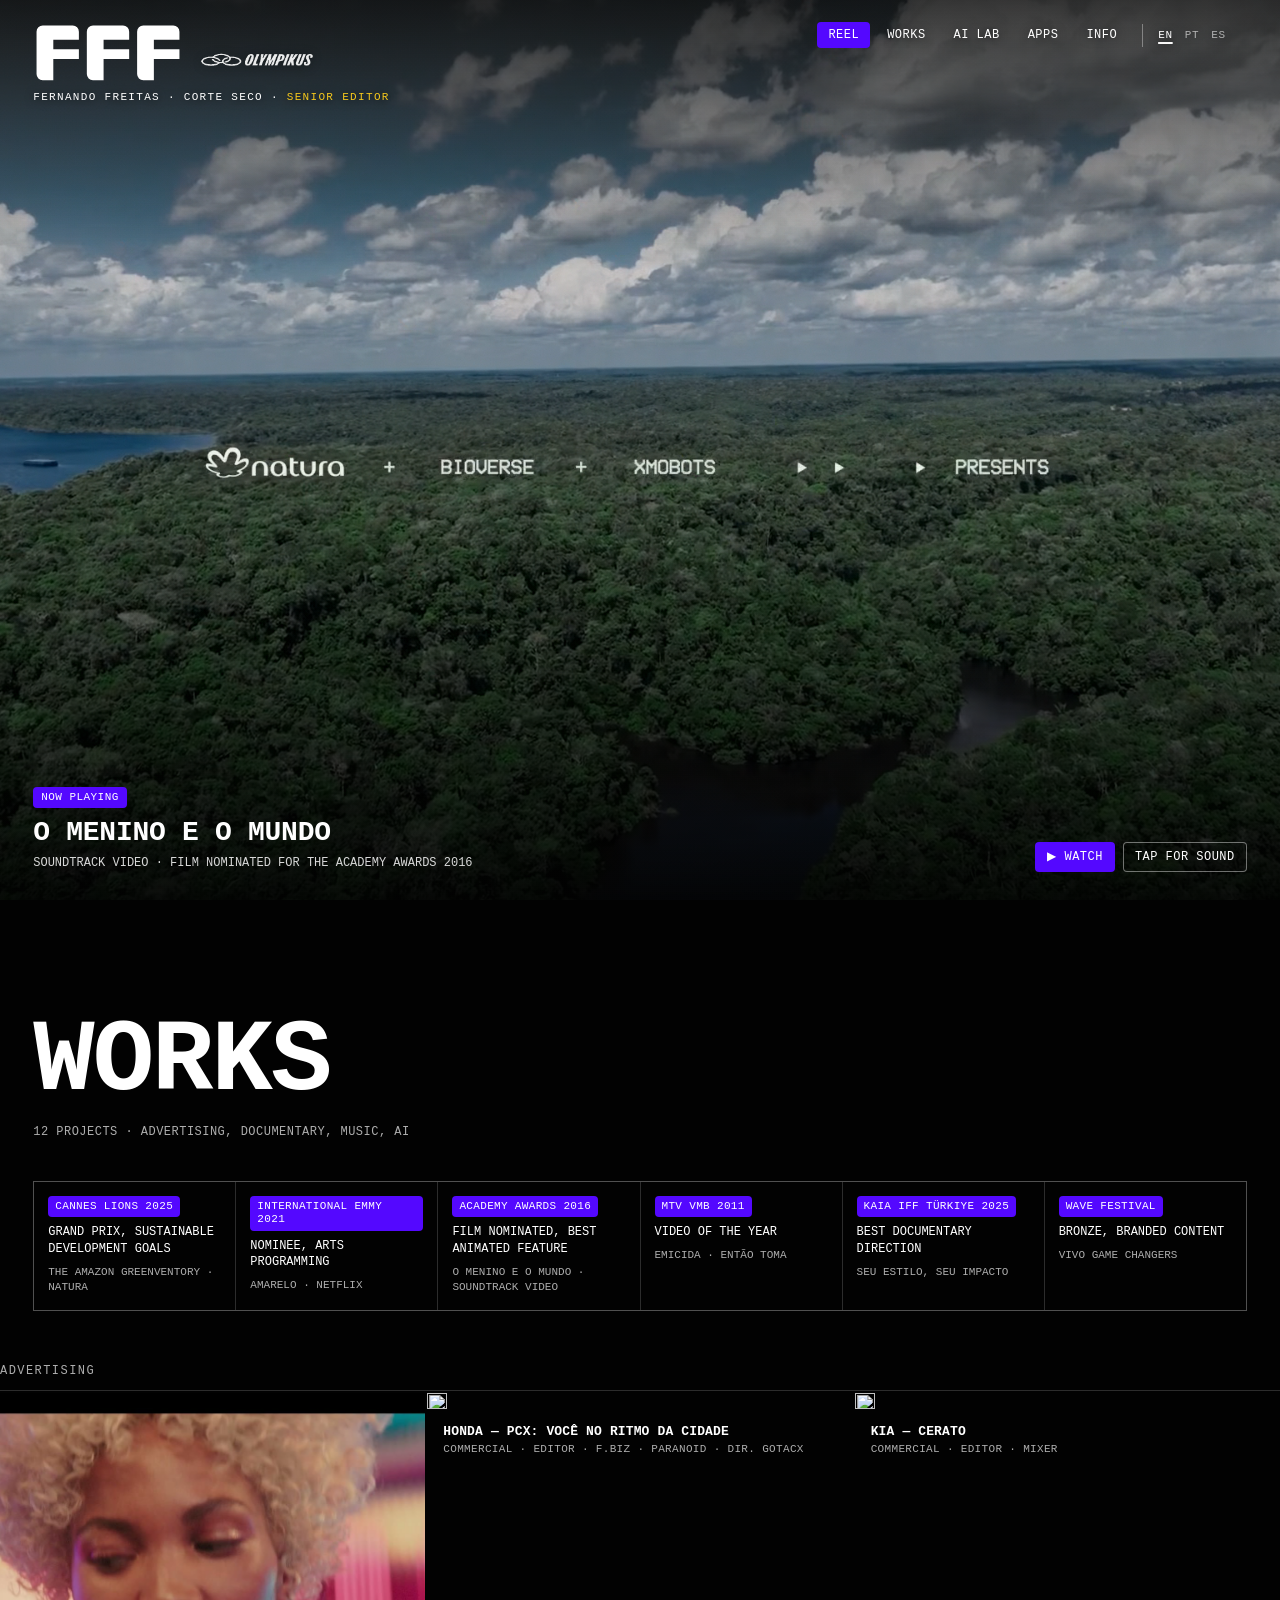
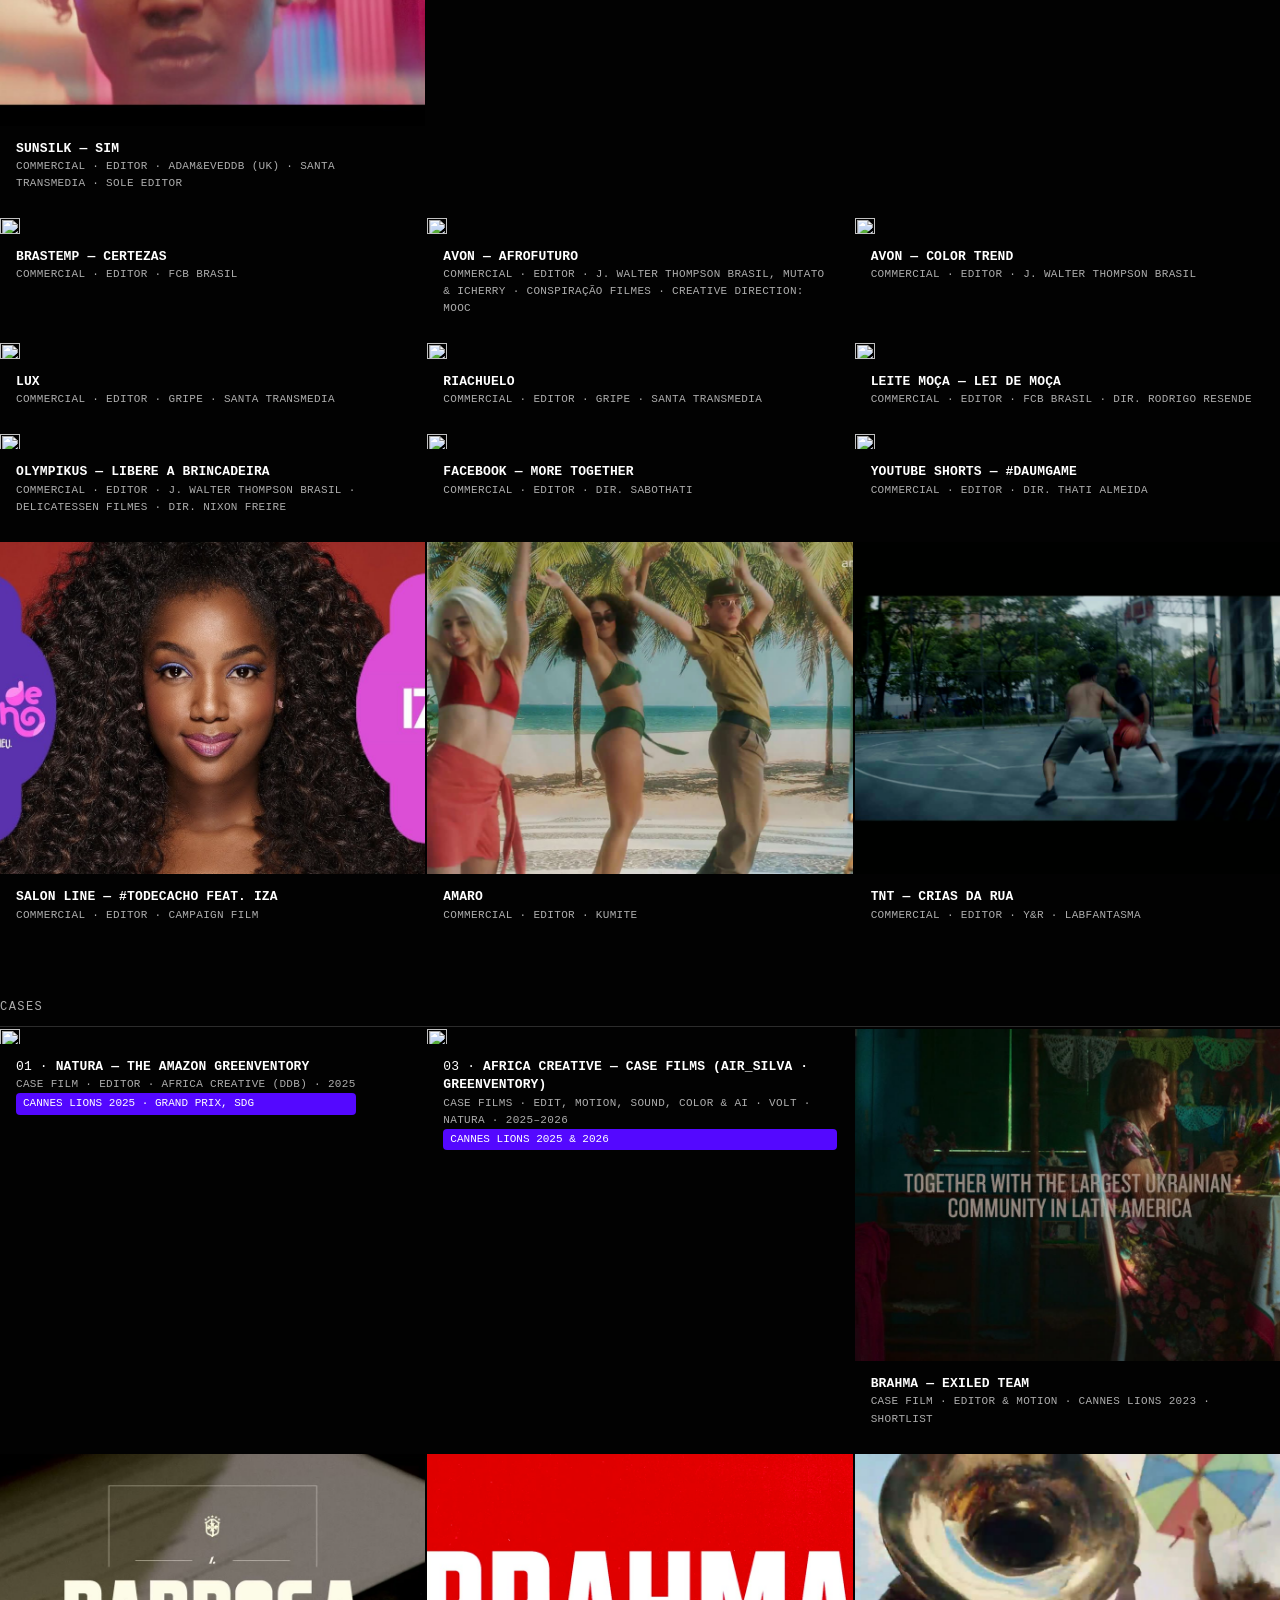
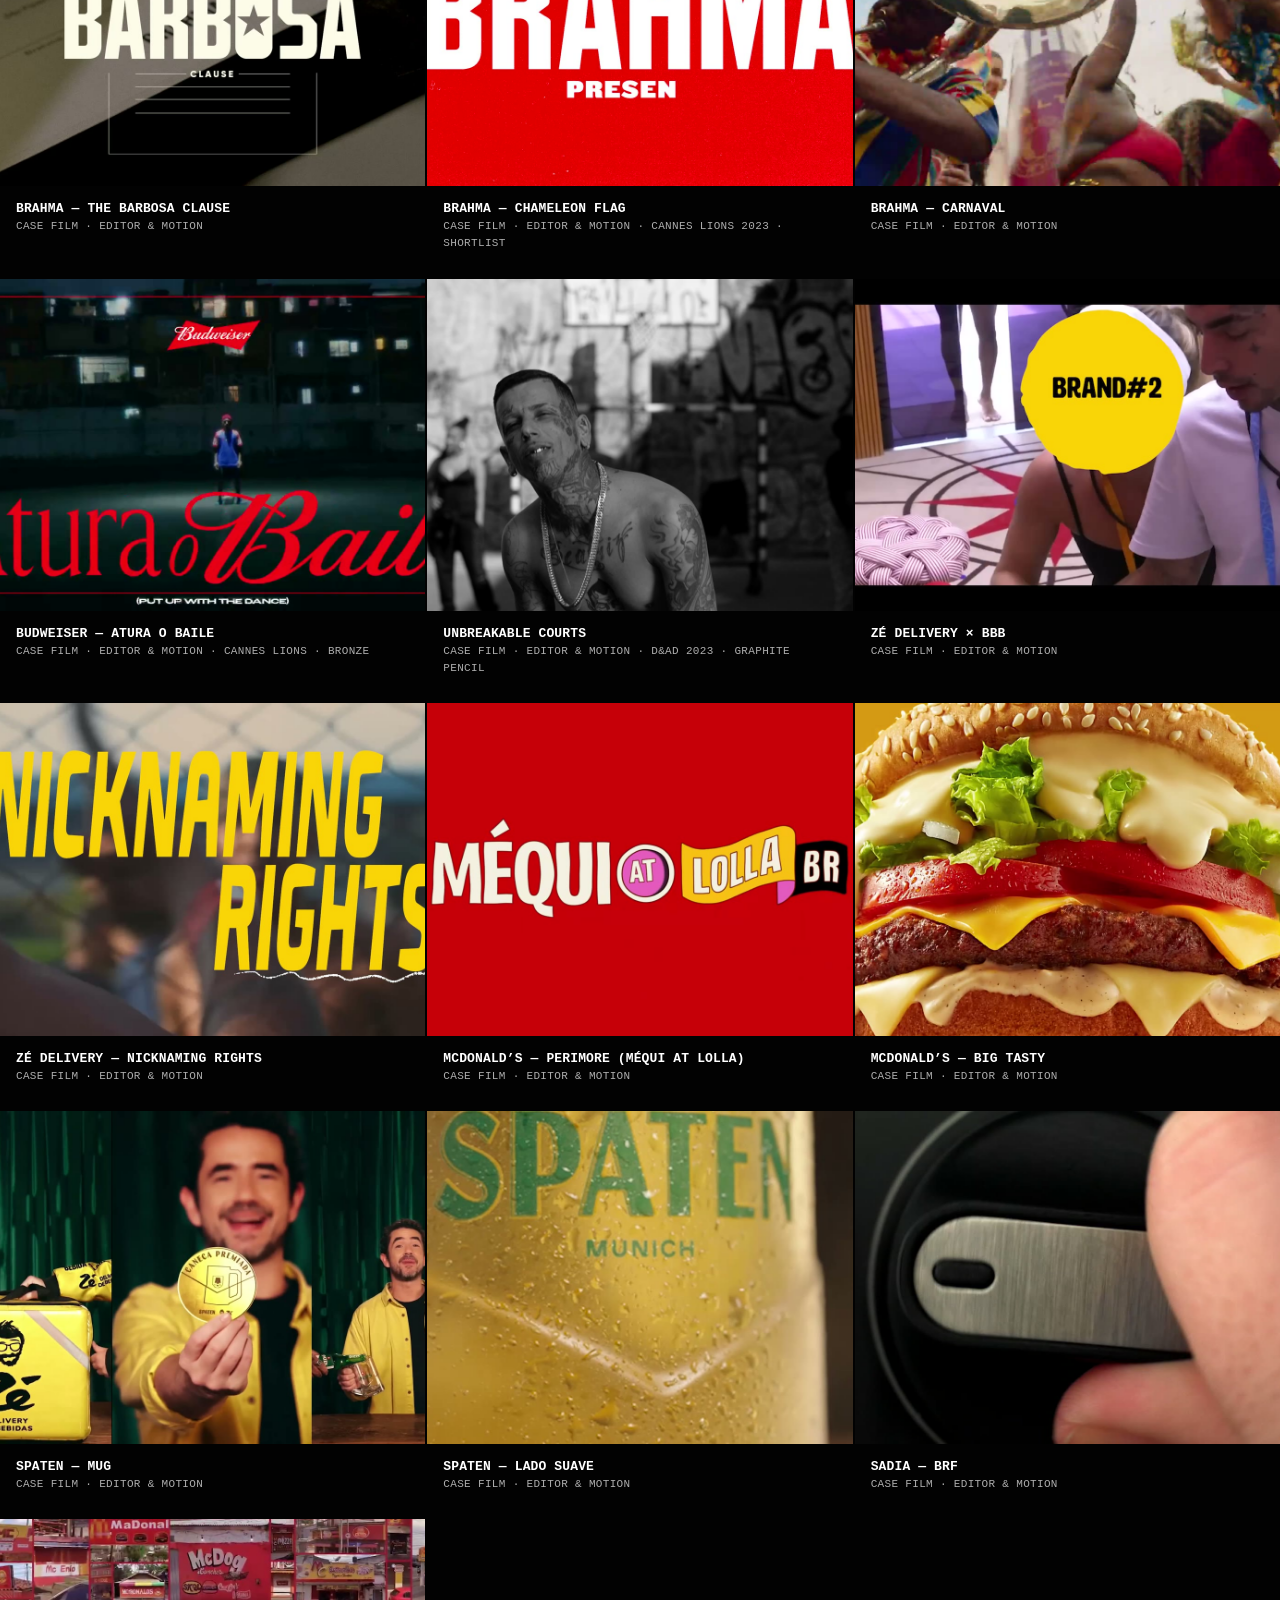
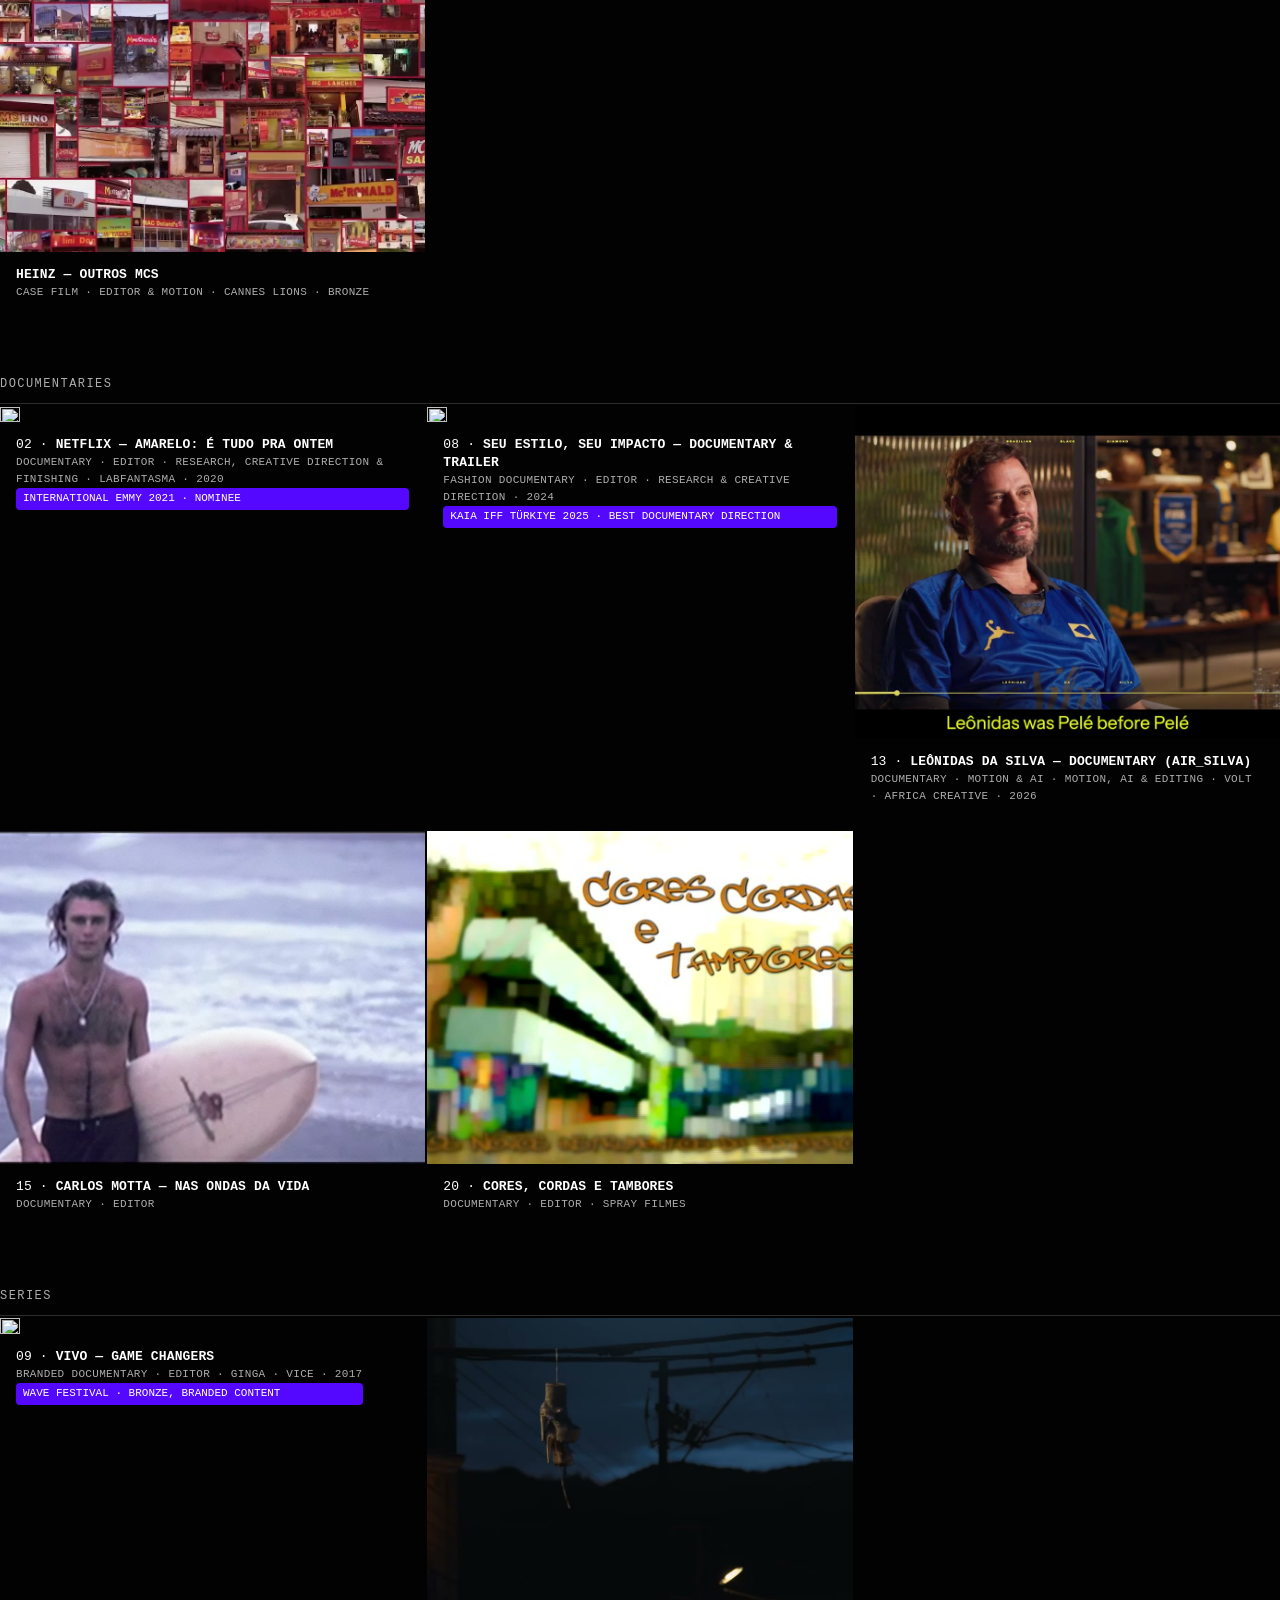
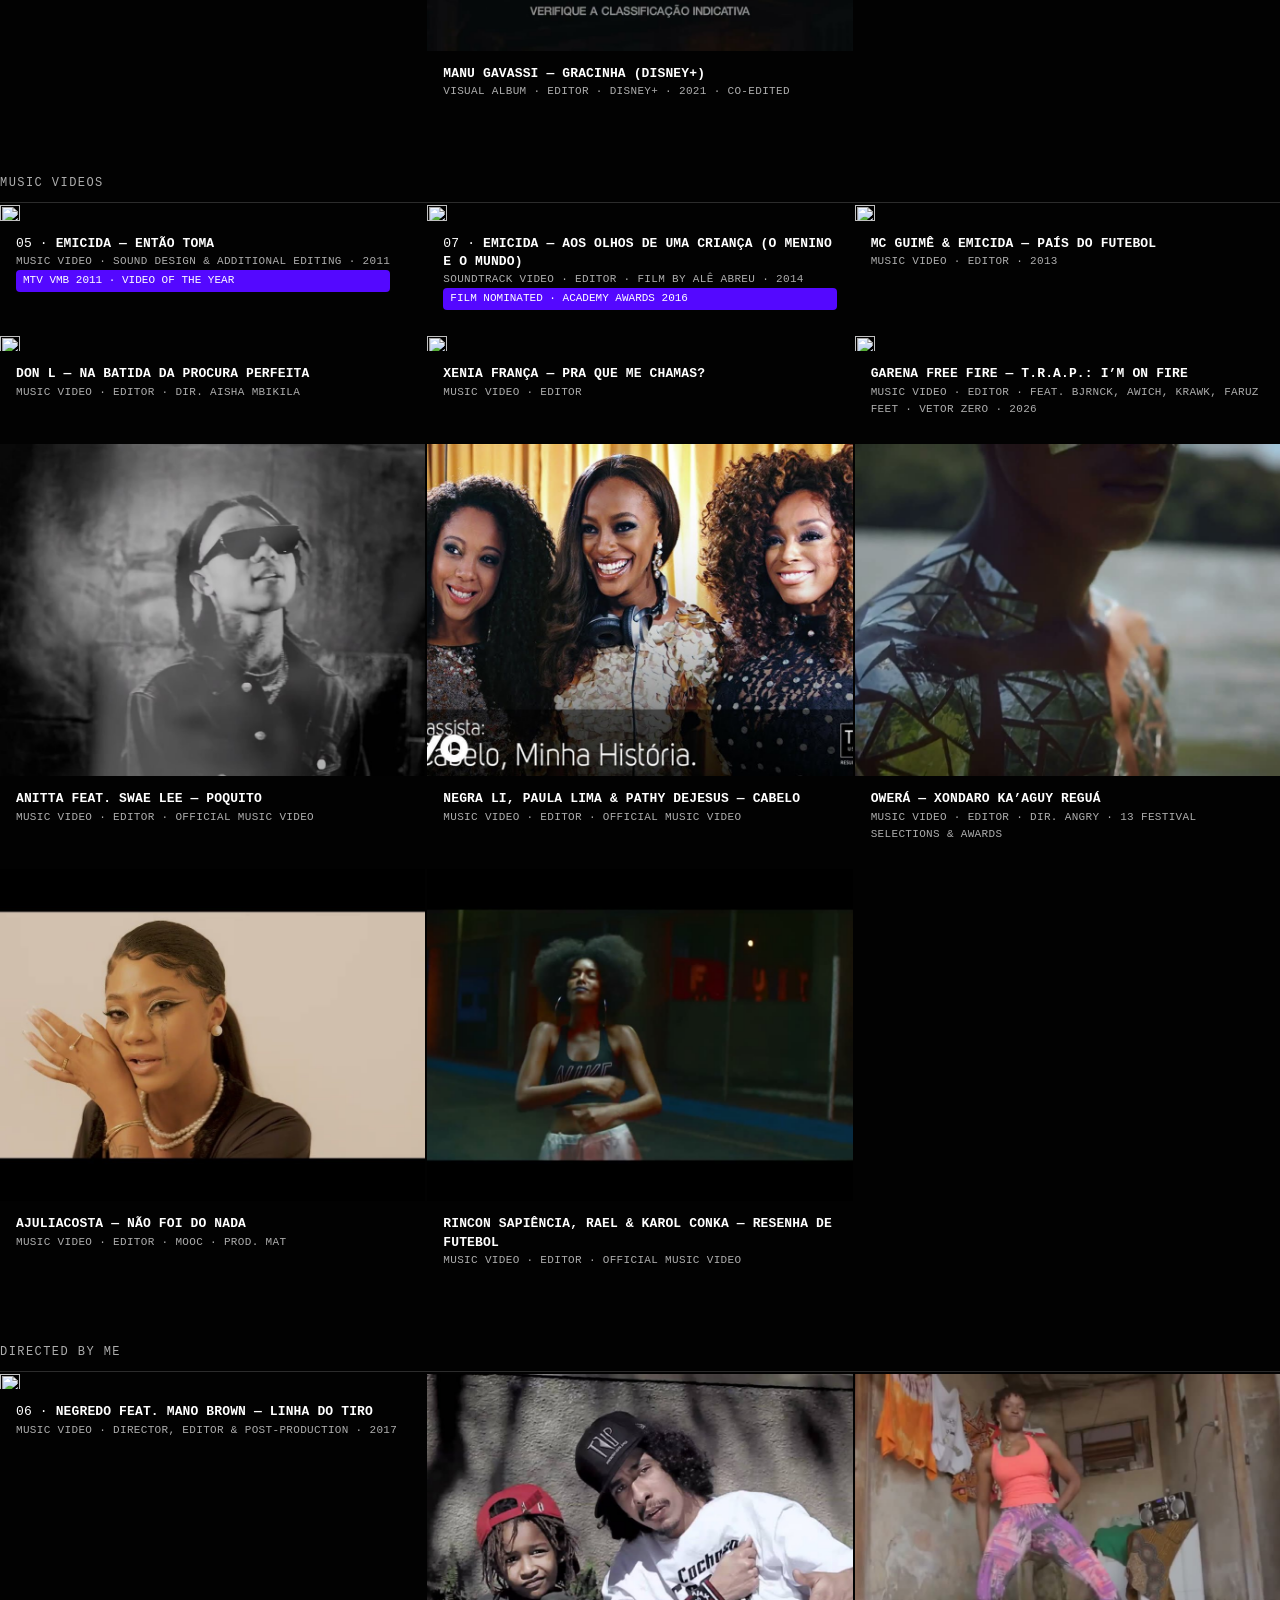
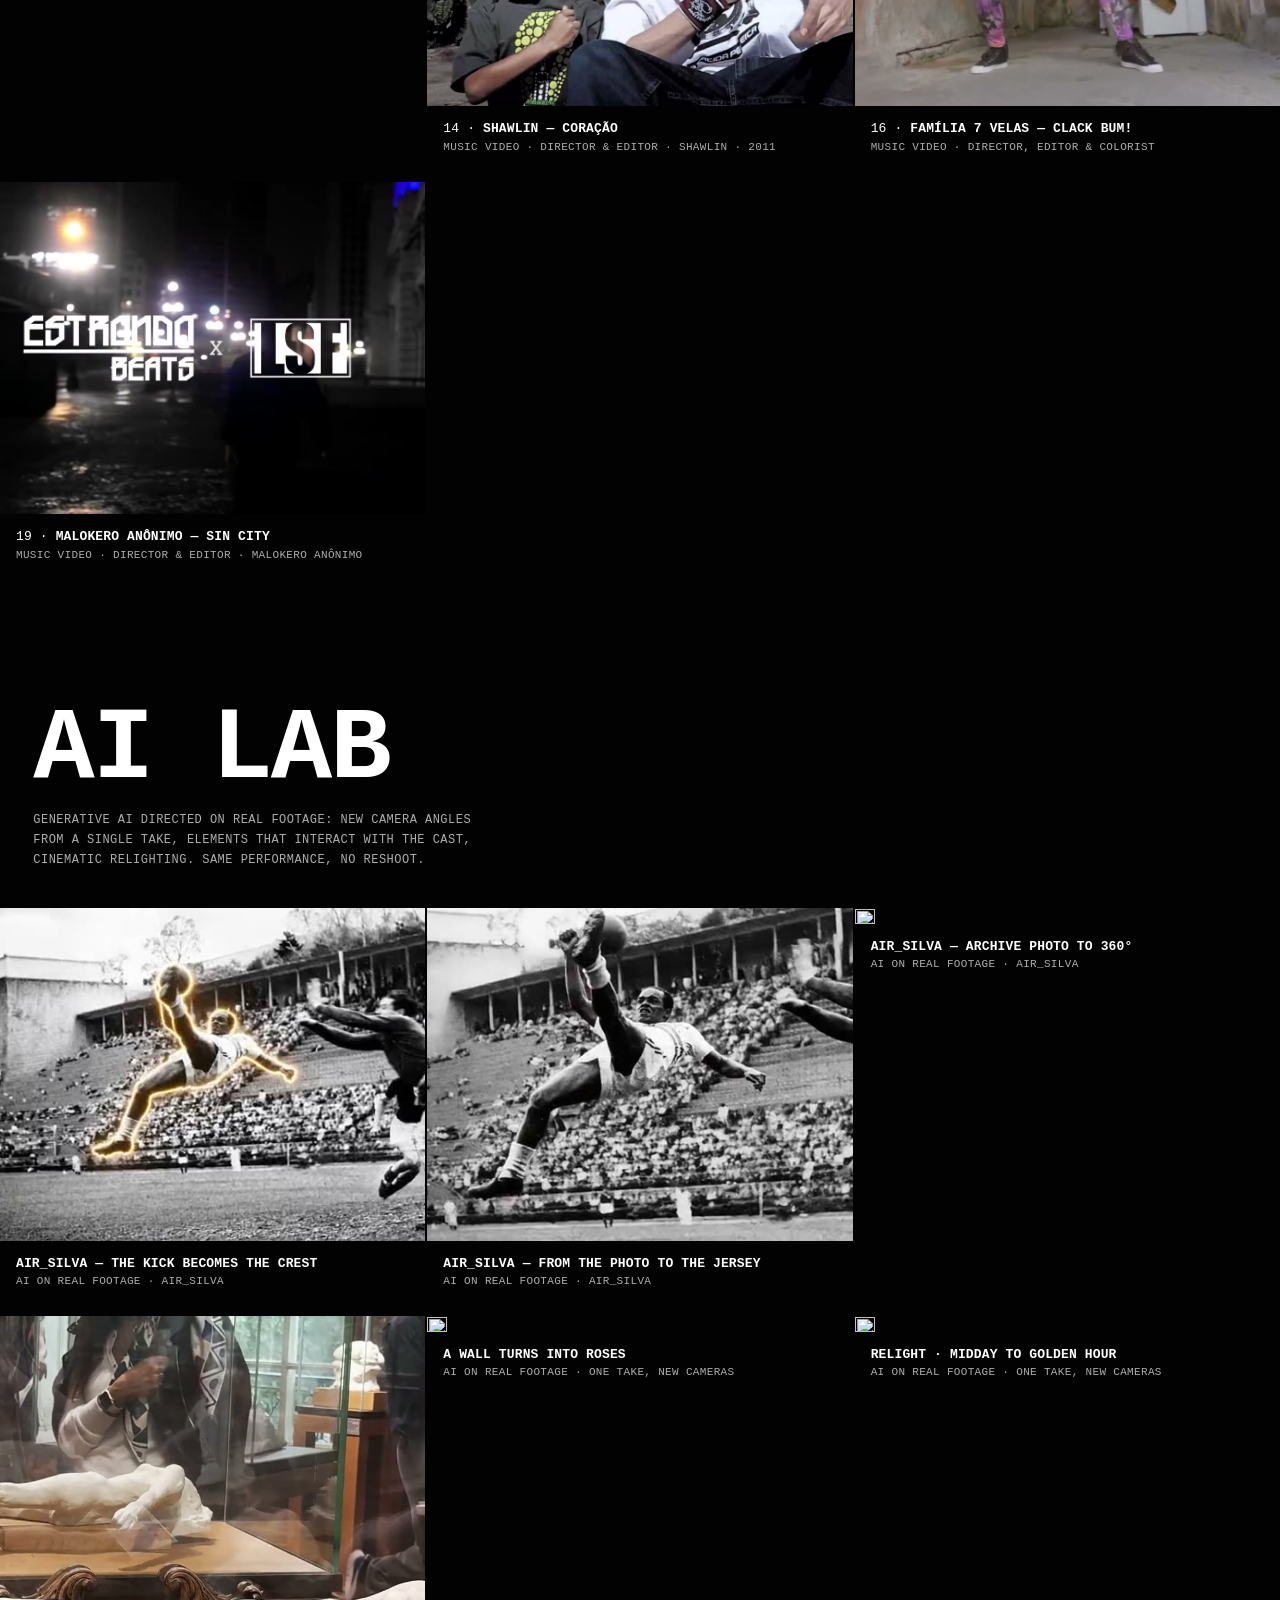
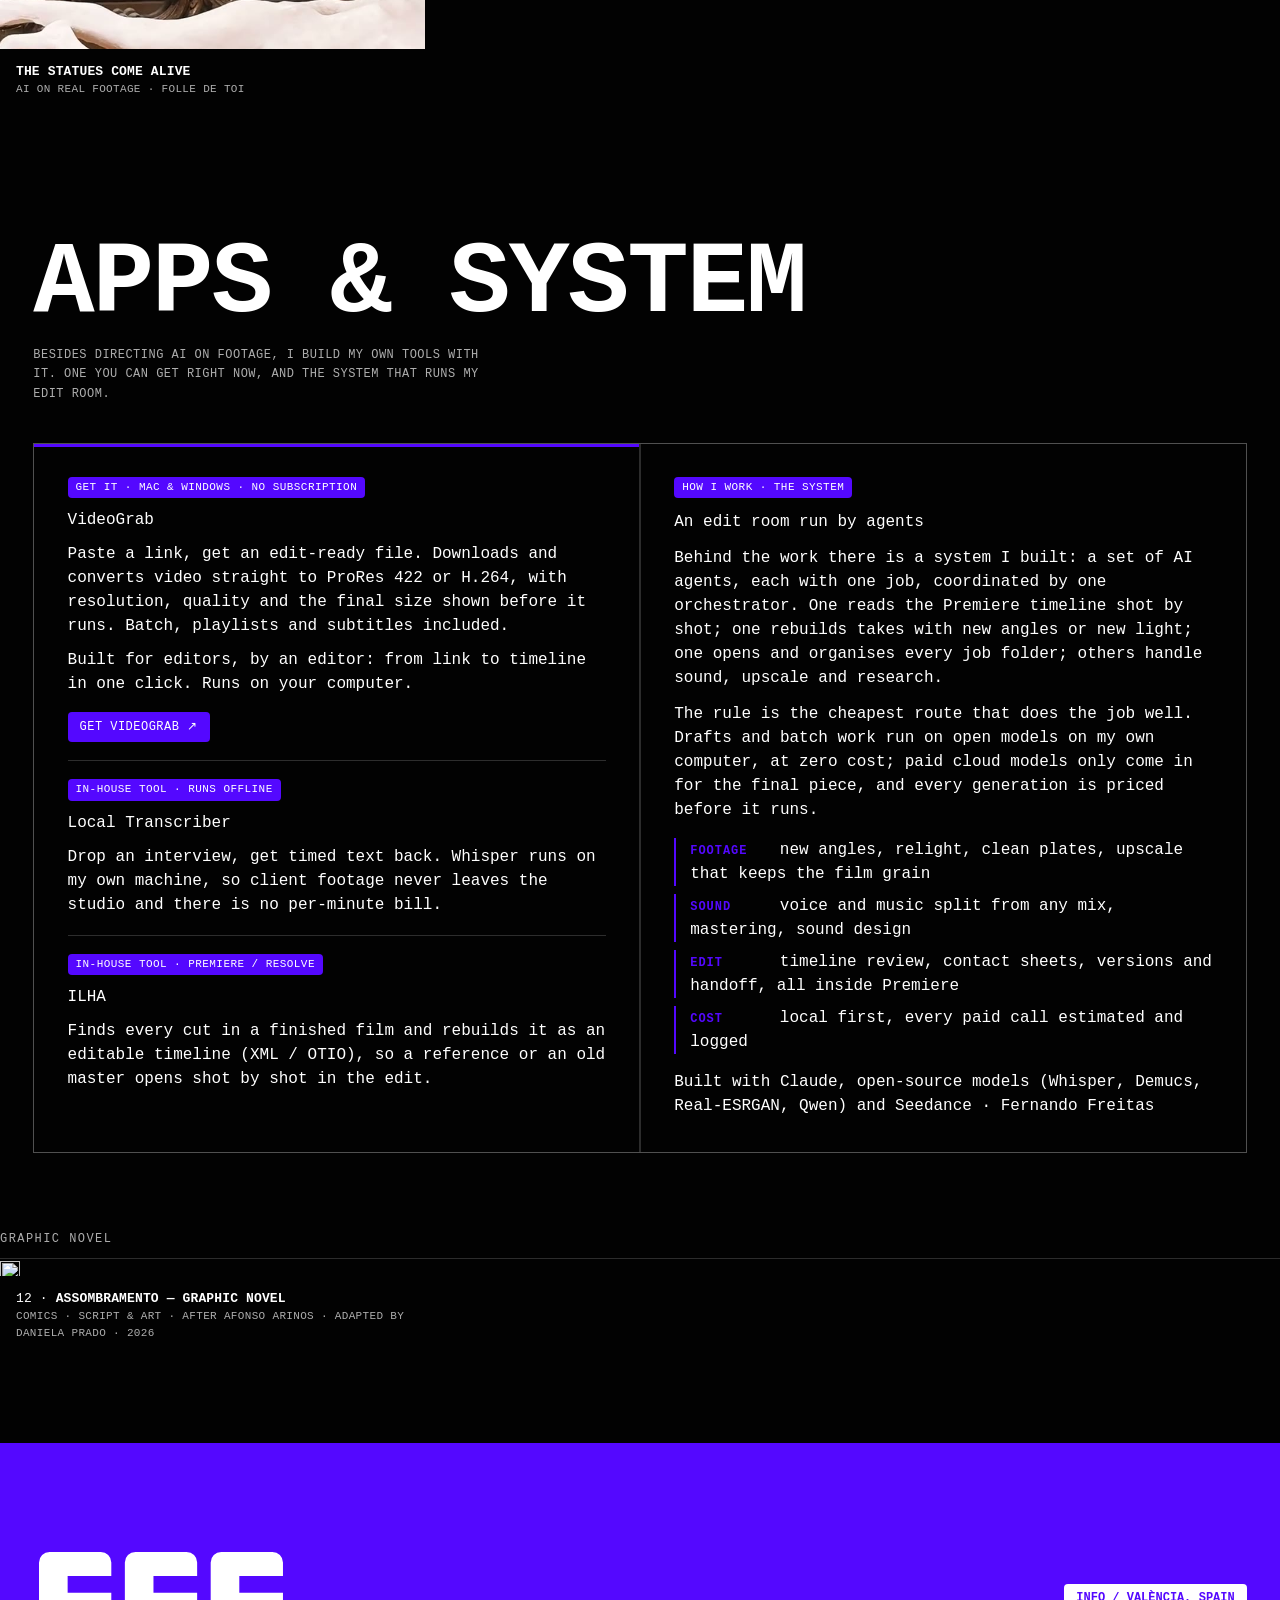
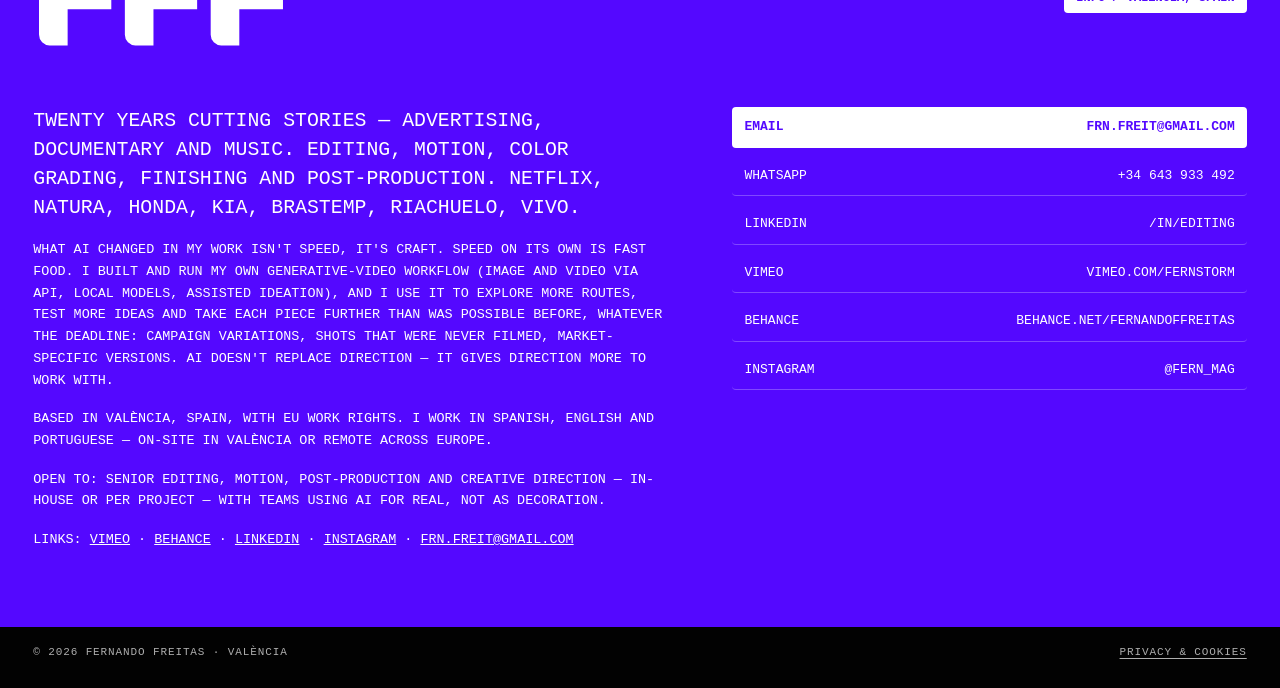
==== index.html @ 18e2edb0 "1121o: prêmios dos cases Co-Authored-By: Claude Fable 5.2 <noreply@anthropic.com>" ====
<!doctype html>
<html lang="en" data-skin="fff">
<head>
<meta charset="utf-8">
<meta name="viewport" content="width=device-width, initial-scale=1, viewport-fit=cover">
<title>Fernando Freitas — Senior Editor &amp; Creative Director</title>
<meta name="description" content="Fernando Freitas, senior editor and creative director based in València. Advertising, documentary and music for Netflix, Natura and Emicida, with an own generative-AI video pipeline.">
<meta name="theme-color" content="#020202">
<link rel="icon" href="data:image/svg+xml,%3Csvg xmlns='http://www.w3.org/2000/svg' viewBox='0 0 64 64'%3E%3Crect width='64' height='64' rx='10' fill='%230C0D10'/%3E%3Cpath d='M20 12h28v10H31v9h13v10H31v11H20z' fill='%23F3EEE4'/%3E%3C/svg%3E">
<script>
/* Pele antes da primeira pintura: ?skin=fff|storm tem prioridade, depois a última escolha. */
(function () {
  try {
    var q = new URLSearchParams(location.search).get('skin');
    var s = q || localStorage.getItem('ff-skin');
    if (s === 'fff' || s === 'storm') document.documentElement.setAttribute('data-skin', s);
  } catch (e) {}
})();
</script>
<link rel="canonical" href="https://fernfreitas.github.io/">
<meta property="og:type" content="website">
<meta property="og:site_name" content="Fernando Freitas">
<meta property="og:title" content="Fernando Freitas — Senior Editor &amp; Creative Director">
<meta property="og:description" content="Senior editor and creative director based in València. Advertising, documentary and music for Netflix, Natura and Emicida, with an own generative-AI video pipeline.">
<meta property="og:url" content="https://fernfreitas.github.io/">
<meta property="og:image" content="https://fernfreitas.github.io/assets/og/og_fernando_freitas.jpg">
<meta property="og:image:width" content="1200">
<meta property="og:image:height" content="630">
<meta property="og:image:alt" content="Fernando Freitas — Senior film editor, creative director, AI director">
<meta name="twitter:card" content="summary_large_image">
<script>
/* Abertura com a marca animada: só quando se entra pela página inicial (sem link direto para um projeto)
   e sem "reduzir movimento" ligado. Sem JavaScript, nada aparece. Nada é guardado no navegador. */
(function () {
  try {
    if (location.hash || window.matchMedia('(prefers-reduced-motion: reduce)').matches) return;
    document.documentElement.classList.add('intro-on');
  } catch (e) {}
})();
</script>
<!-- Fontes pelo Bunny Fonts (UE, sem registro de visitante) no lugar do Google Fonts -->
<link rel="preconnect" href="https://fonts.bunny.net">
<link rel="stylesheet" href="https://fonts.bunny.net/css?family=big-shoulders-display:700,800|hanken-grotesk:400,500,600|space-mono:400,700&display=swap">
<link rel="stylesheet" href="css/site.css?v=1121o">
</head>
<body>
<div class="intro" id="intro" aria-hidden="true">
  <video class="intro-v" id="introV" playsinline preload="auto"></video>
  <p class="intro-hint" id="introHint">Click anywhere · sound on ♪</p>
</div>
<script>
/* Abertura (19/11): a assinatura pintada em macro, com som de pincel, termina num glitch que corta para o site.
   Se o navegador barrar o som, segue muda (sem botão); o primeiro clique, toque ou tecla liga o som do site.
   Clique, tecla, rolagem ou toque pulam. Rede lenta: desiste e mostra o site. */
(function () {
  var root = document.documentElement;
  if (!root.classList.contains('intro-on')) return;
  var box = document.getElementById('intro'), v = document.getElementById('introV');
  var CUT = 1.667;                                   // fim do glitch no vídeo (assets/intro/marca.json)
  var tall = window.innerHeight > window.innerWidth;
  var base = 'assets/intro/marca_' + (tall ? '9x16' : '16x9');
  var done = false, started = false, waiting = false, timers = [];
  var EVTS = ['pointerdown', 'keydown', 'wheel', 'touchstart'];
  function later(fn, ms) { timers.push(setTimeout(fn, ms)); }
  function bye() { try { v.pause(); v.removeAttribute('src'); v.load(); box.parentNode.removeChild(box); } catch (e) {} }
  function finish(cut) {
    if (done) return;
    done = true;
    timers.forEach(clearTimeout);
    EVTS.forEach(function (t) { window.removeEventListener(t, skip, true); });
    box.classList.add(cut === true ? 'is-cut' : 'is-out');
    window.ffIntroDone = true;
    try { document.dispatchEvent(new CustomEvent('ff:intro-done')); } catch (e) {}
    if (cut === true) {                                   // corte seco do glitch: a cauda do som termina sozinha
      root.classList.remove('intro-on');
      v.addEventListener('ended', bye); later(bye, 1500);
    } else {
      v.muted = true;
      setTimeout(function () { root.classList.remove('intro-on'); bye(); }, 700);
    }
  }
  /* Som barrado (navegador só deixa som depois de um gesto). 20/11 ("não tá funcionando o logo de abertura": a tela ficava
     preta esperando): a assinatura se pinta MUDA na hora e para no FFF pronto, antes do glitch, com "Click anywhere · sound on".
     O clique (ou tecla) toca a assinatura de novo, do começo, COM som, e o site segue com som. Rolar a página pula. */
  var HOLD = 1.25;                                    // F completo; o glitch começa em 1,367 s (assets/intro/marca.json)
  function skip(ev) {
    if (waiting && ev && /^(pointerdown|touchstart|keydown)$/.test(ev.type)) return;   // quem solta é o clique (soltar)
    finish(false);
  }
  function tocar(comSom) {
    waiting = false; box.classList.remove('is-waiting');
    v.muted = !comSom;
    try { v.currentTime = 0; } catch (e) {}
    var q = v.play();
    if (q && q.catch) q.catch(function () { if (done) return; v.muted = true; var r = v.play(); if (r && r.catch) r.catch(skip); });
    later(function () { if (!done) finish(true); }, 4000);   // reserva: a assinatura dura 2 s
  }
  function soltar() { if (waiting && !done) { tocar(true); if (window.ffSoundGesture) window.ffSoundGesture(); } }
  function chegou() {                                  // fim da assinatura: corta para o site, ou segura no FFF esperando o clique
    if (done) return true;
    if (waiting) { if (v.currentTime >= HOLD - .08) { if (!v.paused) { v.pause(); try { v.currentTime = HOLD; } catch (e) {} } return true; } return false; }
    if (v.currentTime >= CUT) { finish(true); return true; }
    return false;
  }
  function tick() { if (done) return; if (!chegou() || waiting) requestAnimationFrame(tick); }
  EVTS.forEach(function (t) { window.addEventListener(t, skip, { capture: true, passive: true }); });
  window.addEventListener('click', soltar, true);
  window.addEventListener('keydown', soltar, true);
  v.addEventListener('playing', function () { if (!started) { started = true; requestAnimationFrame(tick); if (!waiting) later(function () { if (!waiting) finish(true); }, 4000); } });
  v.addEventListener('timeupdate', chegou);            // reserva, se a aba não desenha quadros
  v.addEventListener('ended', function () { if (!waiting) finish(true); });
  v.addEventListener('error', function () { finish(false); });
  v.poster = base + '_start.jpg';
  v.src = base + '.mp4';
  v.muted = false;                                       // tenta com som
  var p = v.play();
  if (p && p.catch) p.catch(function () {
    if (done) return;
    waiting = true;                                      // barrado: pinta muda e segura no FFF até o clique
    try { if (window.matchMedia('(pointer: coarse)').matches) document.getElementById('introHint').textContent = 'Tap anywhere · sound on ♪'; } catch (e) {}
    box.classList.add('is-waiting');
    v.muted = true;
    var r = v.play(); if (r && r.catch) r.catch(function () { /* nem muda: fica o pôster, o clique ainda solta */ });
  });
  later(function () { if (!started && !waiting) skip(); }, 3000);
  later(function () { if (!started && !waiting) skip(); }, 9000);    // rede lenta: desiste e mostra o site
})();
</script>
<a class="skip" href="#works">Skip to works</a>

<header class="top" id="top">
  <a class="brand" href="#reel" aria-label="Fernando Freitas, back to the reel">
    <!-- Pele A: logo FFF em bloco -->
    <span class="brand-fff">
      <svg class="fff-logo" viewBox="0 0 340 140" aria-hidden="true" focusable="false"><use href="#fff-mark"/></svg>
      <span class="brand-sub">Fernando Freitas · Corte Seco · <span class="brand-skill">AI Director</span></span>
    </span>
    <!-- Pele B: assinatura Tempestade (mesmas proporções do banner do LinkedIn) -->
    <span class="brand-storm">
      <span class="lockup" aria-hidden="true">
        <svg class="lockup-name" viewBox="0 0 945 128" focusable="false"><text x="0" y="126" textLength="945" lengthAdjust="spacing">FERNANDO FREITAS</text></svg>
        <svg class="lockup-sig" viewBox="0 0 945 30" focusable="false"><text x="1" y="27" textLength="943" lengthAdjust="spacing">SENIOR EDITOR <tspan class="slash">/</tspan> CREATIVE DIRECTOR <tspan class="slash">/</tspan> AI VIDEO PIPELINE</text></svg>
      </span>
    </span>
  </a>
  <div class="clients" role="img" aria-label="Brands, agencies and production companies I have worked with: Netflix, Coca-Cola, Wieden+Kennedy, NIKE, Itaú, Almapbbdo, Disney, Honda, FCB, Google, VIVO, McDonald's, Africa Creative, Heineken, Youtube, adam&amp;eveDDB, Globo, Stella Artois, Y&amp;R, Natura, Prime Video, KIA, VML, Facebook, Brastemp, MTV, J. Walter Thompson, Red Bull, Spaten, Galeria, Mitsubishi, Instagram, Estadão, GUT, JEEP, Leite Moça, Delicatessen Filmes, Olympikus, Sunsilk, YourMama, Telefonica, AVON, VICE, Ifood, Conspiração Filmes, TIM, SKOL, F.biz, LUX, Riachuelo, Paranoid, C&amp;A, TNT, Mixer, Renner, Free Fire, Vetor Zero, Trident, Santa Transmedia, Pernambucanas, Ginga, Salon Line, VOLT, Banco Original, Kondzilla, Amaro, Lab Fantasma, Casa de Clipes, Corazon Filmes, Sentimental Filme, Liquor, Trator Filmes, Ambev, Mercedes-Benz, Heinz, Mercado Livre, O Boticário, BRF, O2 Filmes, Caipe, K9 Films, Capuri, Ladybird, Dia Estúdio, Killers, Sweat, Hogarth, Cine, Mynd, Michelob Ultra, Zé Delivery, Hungry Man, Peugeot, Universal Music, Anitta, MOOC, FLAGCX, Brahma, Budweiser, Sadia, TRESemmé, Converse, F/Nazca Saatchi &amp; Saatchi, Unilever, P&amp;G, TikTok, Spray Filmes"><div class="clients-slot"><img src="assets/logos/netflix.png?v=1121o" alt="" width="400" height="160" decoding="async" class="on"><img src="assets/logos/coca-cola.png?v=1121o" alt="" width="400" height="160" decoding="async"><img src="assets/logos/wk.png?v=1121o" alt="" width="400" height="160" decoding="async"><img src="assets/logos/nike.png?v=1121o" alt="" width="400" height="160" decoding="async"><img src="assets/logos/itau.png?v=1121o" alt="" width="400" height="160" decoding="async"><img src="assets/logos/almapbbdo.png?v=1121o" alt="" width="400" height="160" decoding="async"><img src="assets/logos/disney.png?v=1121o" alt="" width="400" height="160" decoding="async"><img src="assets/logos/honda.png?v=1121o" alt="" width="400" height="160" decoding="async"><img src="assets/logos/fcb.png?v=1121o" alt="" width="400" height="160" decoding="async"><img src="assets/logos/google.png?v=1121o" alt="" width="400" height="160" decoding="async"><img src="assets/logos/vivo.png?v=1121o" alt="" width="400" height="160" decoding="async"><img src="assets/logos/mcdonalds.png?v=1121o" alt="" width="400" height="160" decoding="async"><img src="assets/logos/africa-creative.png?v=1121o" alt="" width="400" height="160" decoding="async"><img src="assets/logos/heineken.png?v=1121o" alt="" width="400" height="160" decoding="async"><img src="assets/logos/youtube.png?v=1121o" alt="" width="400" height="160" decoding="async"><img src="assets/logos/adameve.png?v=1121o" alt="" width="400" height="160" decoding="async"><img src="assets/logos/globo.png?v=1121o" alt="" width="400" height="160" decoding="async"><img src="assets/logos/stella.png?v=1121o" alt="" width="400" height="160" decoding="async"><img src="assets/logos/yr.png?v=1121o" alt="" width="400" height="160" decoding="async"><img src="assets/logos/natura.png?v=1121o" alt="" width="400" height="160" decoding="async"><img src="assets/logos/prime.png?v=1121o" alt="" width="400" height="160" decoding="async"><img src="assets/logos/kia.png?v=1121o" alt="" width="400" height="160" decoding="async"><img src="assets/logos/vml.png?v=1121o" alt="" width="400" height="160" decoding="async"><img src="assets/logos/facebook.png?v=1121o" alt="" width="400" height="160" decoding="async"><img src="assets/logos/brastemp.png?v=1121o" alt="" width="400" height="160" decoding="async"><img src="assets/logos/mtv.png?v=1121o" alt="" width="400" height="160" decoding="async"><img src="assets/logos/jwt.png?v=1121o" alt="" width="400" height="160" decoding="async"><img src="assets/logos/redbull.png?v=1121o" alt="" width="400" height="160" decoding="async"><img src="assets/logos/spaten.png?v=1121o" alt="" width="400" height="160" decoding="async"><img src="assets/logos/galeria.png?v=1121o" alt="" width="400" height="160" decoding="async"><img src="assets/logos/mitsubishi.png?v=1121o" alt="" width="400" height="160" decoding="async"><img src="assets/logos/instagram.png?v=1121o" alt="" width="400" height="160" decoding="async"><img src="assets/logos/estadao.png?v=1121o" alt="" width="400" height="160" decoding="async"><img src="assets/logos/gut.png?v=1121o" alt="" width="400" height="160" decoding="async"><img src="assets/logos/jeep.png?v=1121o" alt="" width="400" height="160" decoding="async"><img src="assets/logos/leite-moca.png?v=1121o" alt="" width="400" height="160" decoding="async"><img src="assets/logos/delicatessen.png?v=1121o" alt="" width="400" height="160" decoding="async"><img src="assets/logos/olympikus.png?v=1121o" alt="" width="400" height="160" decoding="async"><img src="assets/logos/sunsilk.png?v=1121o" alt="" width="400" height="160" decoding="async"><img src="assets/logos/yourmama.png?v=1121o" alt="" width="400" height="160" decoding="async"><img src="assets/logos/telefonica.png?v=1121o" alt="" width="400" height="160" decoding="async"><img src="assets/logos/avon.png?v=1121o" alt="" width="400" height="160" decoding="async"><img src="assets/logos/vice.png?v=1121o" alt="" width="400" height="160" decoding="async"><img src="assets/logos/ifood.png?v=1121o" alt="" width="400" height="160" decoding="async"><img src="assets/logos/conspiracao.png?v=1121o" alt="" width="400" height="160" decoding="async"><img src="assets/logos/tim.png?v=1121o" alt="" width="400" height="160" decoding="async"><img src="assets/logos/skol.png?v=1121o" alt="" width="400" height="160" decoding="async"><img src="assets/logos/fbiz.png?v=1121o" alt="" width="400" height="160" decoding="async"><img src="assets/logos/lux.png?v=1121o" alt="" width="400" height="160" decoding="async"><img src="assets/logos/riachuelo.png?v=1121o" alt="" width="400" height="160" decoding="async"><img src="assets/logos/paranoid.png?v=1121o" alt="" width="400" height="160" decoding="async"><img src="assets/logos/cea.png?v=1121o" alt="" width="400" height="160" decoding="async"><img src="assets/logos/tnt.png?v=1121o" alt="" width="400" height="160" decoding="async"><img src="assets/logos/mixer.png?v=1121o" alt="" width="400" height="160" decoding="async"><img src="assets/logos/renner.png?v=1121o" alt="" width="400" height="160" decoding="async"><img src="assets/logos/freefire.png?v=1121o" alt="" width="400" height="160" decoding="async"><img src="assets/logos/vetorzero.png?v=1121o" alt="" width="400" height="160" decoding="async"><img src="assets/logos/trident.png?v=1121o" alt="" width="400" height="160" decoding="async"><img src="assets/logos/santa.png?v=1121o" alt="" width="400" height="160" decoding="async"><img src="assets/logos/pernambucanas.png?v=1121o" alt="" width="400" height="160" decoding="async"><img src="assets/logos/ginga.png?v=1121o" alt="" width="400" height="160" decoding="async"><img src="assets/logos/salonline.png?v=1121o" alt="" width="400" height="160" decoding="async"><img src="assets/logos/volt.png?v=1121o" alt="" width="400" height="160" decoding="async"><img src="assets/logos/original.png?v=1121o" alt="" width="400" height="160" decoding="async"><img src="assets/logos/kondzilla.png?v=1121o" alt="" width="400" height="160" decoding="async"><img src="assets/logos/amaro.png?v=1121o" alt="" width="400" height="160" decoding="async"><img src="assets/logos/labfantasma.png?v=1121o" alt="" width="400" height="160" decoding="async"><img src="assets/logos/casa-de-clipes.png?v=1121o" alt="" width="400" height="160" decoding="async"><img src="assets/logos/corazon.png?v=1121o" alt="" width="400" height="160" decoding="async"><img src="assets/logos/sentimental.png?v=1121o" alt="" width="400" height="160" decoding="async"><img src="assets/logos/liquor.png?v=1121o" alt="" width="400" height="160" decoding="async"><img src="assets/logos/trator.png?v=1121o" alt="" width="400" height="160" decoding="async"><img src="assets/logos/ambev.png?v=1121o" alt="" width="400" height="160" decoding="async"><img src="assets/logos/mercedes.png?v=1121o" alt="" width="400" height="160" decoding="async"><img src="assets/logos/heinz.png?v=1121o" alt="" width="400" height="160" decoding="async"><img src="assets/logos/mercadolivre.png?v=1121o" alt="" width="400" height="160" decoding="async"><img src="assets/logos/boticario.png?v=1121o" alt="" width="400" height="160" decoding="async"><img src="assets/logos/brf.png?v=1121o" alt="" width="400" height="160" decoding="async"><img src="assets/logos/o2filmes.png?v=1121o" alt="" width="400" height="160" decoding="async"><img src="assets/logos/caipe.png?v=1121o" alt="" width="400" height="160" decoding="async"><img src="assets/logos/k9films.png?v=1121o" alt="" width="400" height="160" decoding="async"><img src="assets/logos/capuri.png?v=1121o" alt="" width="400" height="160" decoding="async"><img src="assets/logos/ladybird.png?v=1121o" alt="" width="400" height="160" decoding="async"><img src="assets/logos/diaestudio.png?v=1121o" alt="" width="400" height="160" decoding="async"><img src="assets/logos/killers.png?v=1121o" alt="" width="400" height="160" decoding="async"><img src="assets/logos/sweat.png?v=1121o" alt="" width="400" height="160" decoding="async"><img src="assets/logos/hogarth.png?v=1121o" alt="" width="400" height="160" decoding="async"><img src="assets/logos/cine.png?v=1121o" alt="" width="400" height="160" decoding="async"><img src="assets/logos/mynd.png?v=1121o" alt="" width="400" height="160" decoding="async"><img src="assets/logos/michelob.png?v=1121o" alt="" width="400" height="160" decoding="async"><img src="assets/logos/zedelivery.png?v=1121o" alt="" width="400" height="160" decoding="async"><img src="assets/logos/hungryman.png?v=1121o" alt="" width="400" height="160" decoding="async"><img src="assets/logos/peugeot.png?v=1121o" alt="" width="400" height="160" decoding="async"><img src="assets/logos/universalmusic.png?v=1121o" alt="" width="400" height="160" decoding="async"><img src="assets/logos/anitta.png?v=1121o" alt="" width="400" height="160" decoding="async"><img src="assets/logos/mooc.png?v=1121o" alt="" width="400" height="160" decoding="async"><img src="assets/logos/flagcx.png?v=1121o" alt="" width="400" height="160" decoding="async"><img src="assets/logos/brahma.png?v=1121o" alt="" width="400" height="160" decoding="async"><img src="assets/logos/budweiser.png?v=1121o" alt="" width="400" height="160" decoding="async"><img src="assets/logos/sadia.png?v=1121o" alt="" width="400" height="160" decoding="async"><img src="assets/logos/tresemme.png?v=1121o" alt="" width="400" height="160" decoding="async"><img src="assets/logos/converse.png?v=1121o" alt="" width="400" height="160" decoding="async"><img src="assets/logos/fnazca.png?v=1121o" alt="" width="400" height="160" decoding="async"><img src="assets/logos/unilever.png?v=1121o" alt="" width="400" height="160" decoding="async"><img src="assets/logos/pg.png?v=1121o" alt="" width="400" height="160" decoding="async"><img src="assets/logos/tiktok.png?v=1121o" alt="" width="400" height="160" decoding="async"><img src="assets/logos/sprayfilmes.png?v=1121o" alt="" width="400" height="160" decoding="async"></div></div>
  <nav class="nav" aria-label="Sections">
    <a href="#reel">Reel</a>
    <a href="#works">Works</a>
    <a href="#ailab">AI Lab</a>
    <a href="#apps">Apps</a>
    <a href="#info">Info</a>
    <span class="nav-lang" role="group" aria-label="Language"><button type="button" data-lang="en" lang="en" aria-pressed="true" aria-label="English">EN</button><button type="button" data-lang="pt" lang="pt" aria-pressed="false" aria-label="Português">PT</button><button type="button" data-lang="es" lang="es" aria-pressed="false" aria-label="Español">ES</button></span>
  </nav>
</header>

<main>
  <h1 class="sr">Fernando Freitas — Senior Editor &amp; Creative Director</h1>

  <!-- REEL: filme em tela cheia -->
  <section class="hero" id="reel" aria-label="Reel">
    <video class="hero-video" id="heroVideo" autoplay muted loop playsinline preload="metadata" poster="assets/hero/hero_select_poster.jpg?v=1120">
      <source src="assets/hero/hero_select_mobile.mp4?v=1120" type="video/mp4" media="(max-width: 720px)">
      <source src="assets/hero/hero_select_av1.mp4?v=1120" type='video/mp4; codecs="av01.0.08M.10"'>
      <source src="assets/hero/hero_select.mp4?v=1120" type="video/mp4">
    </video>
    <div class="hero-hud">
      <p class="hero-sub" id="heroSub" aria-live="off" hidden></p>
      <div class="hero-now">
        <span class="tag">Now playing</span>
        <h2 class="hero-title" id="heroTitle">Volt — Air_Silva</h2>
        <p class="hero-credit" id="heroCredit">Case film &amp; documentary for Cannes Lions 2026 · Edit, motion, sound, color &amp; AI · Africa Creative</p>
      </div>
      <div class="hero-actions">
        <button type="button" class="btn btn-solid" id="heroOpen" data-open="3">▶ Watch the case film</button>
        <button type="button" class="btn btn-ghost" id="heroSound" aria-pressed="true" aria-label="Turn the film sound off">Sound on</button>
        <button type="button" class="btn btn-ghost" id="heroToggle" hidden aria-label="Pause the background film">Pause</button>
      </div>
    </div>
    <!-- Pele B: régua da timeline com o raio como agulha, andando com o filme -->
    <div class="hero-ruler" aria-hidden="true">
      <svg class="needle" viewBox="0 0 28 70" focusable="false">
        <path d="M6 0h16v10l-8 9-8-9z"/>
        <path class="needle-line" d="M14 18v16l-8 13 15-4-7 14v13" fill="none"/>
      </svg>
    </div>
  </section>

  <!-- WORKS -->
  <section class="sec works" id="works" aria-labelledby="worksTitle">
    <div class="sec-head">
      <h2 id="worksTitle">Works</h2>
      <p>12 projects · advertising, documentary, music, AI</p>
    </div>
    <ul class="awards" id="awards" aria-label="Awards and recognition"></ul>
    <ol class="grid" id="grid"></ol>
    <div id="selects"></div>
  </section>

  <!-- AI LAB -->
  <section class="sec ailab" id="ailab" aria-labelledby="labTitle">
    <div class="sec-head">
      <h2 id="labTitle">AI Lab</h2>
      <p>Generative AI directed on real footage: new camera angles from a single take, elements that interact with the cast, cinematic relighting. Same performance, no reshoot.</p>
    </div>

    <ol class="grid" id="labGrid"></ol>
  </section>

  <!-- APPS & SISTEMA (19/11): o que ele construiu com IA; nada pessoal -->
  <section class="sec apps" id="apps" aria-labelledby="appsTitle">
    <div class="sec-head">
      <h2 id="appsTitle">Apps &amp; System</h2>
      <p>Besides directing AI on footage, I build my own tools with it. One you can get right now, and the system that runs my edit room.</p>
    </div>
    <div class="apps-grid apps-two">
      <article class="app-card app-card--live">
        <div class="app-item">
          <span class="tag">Get it · Mac &amp; Windows · no subscription</span>
          <h3>VideoGrab</h3>
          <p>Paste a link, get an edit-ready file. Downloads and converts video straight to ProRes 422 or H.264, with resolution, quality and the final size shown before it runs. Batch, playlists and subtitles included.</p>
          <p class="fine">Built for editors, by an editor: from link to timeline in one click. Runs on your computer.</p>
          <a class="btn btn-solid" href="https://domingo-apps.pages.dev" target="_blank" rel="noopener" data-track="app_videograb">Get VideoGrab ↗</a>
        </div>
        <div class="app-item">
          <span class="tag">In-house tool · runs offline</span>
          <h3>Local Transcriber</h3>
          <p>Drop an interview, get timed text back. Whisper runs on my own machine, so client footage never leaves the studio and there is no per-minute bill.</p>
        </div>
        <div class="app-item">
          <span class="tag">In-house tool · Premiere / Resolve</span>
          <h3>ILHA</h3>
          <p>Finds every cut in a finished film and rebuilds it as an editable timeline (XML / OTIO), so a reference or an old master opens shot by shot in the edit.</p>
        </div>
      </article>
      <article class="app-card app-card--sys">
        <span class="tag">How I work · the system</span>
        <h3>An edit room run by agents</h3>
        <p>Behind the work there is a system I built: a set of AI agents, each with one job, coordinated by one orchestrator. One reads the Premiere timeline shot by shot; one rebuilds takes with new angles or new light; one opens and organises every job folder; others handle sound, upscale and research.</p>
        <p>The rule is the cheapest route that does the job well. Drafts and batch work run on open models on my own computer, at zero cost; paid cloud models only come in for the final piece, and every generation is priced before it runs.</p>
        <ul class="sys-list">
        <li><b>Footage</b> new angles, relight, clean plates, upscale that keeps the film grain</li>
        <li><b>Sound</b> voice and music split from any mix, mastering, sound design</li>
        <li><b>Edit</b> timeline review, contact sheets, versions and handoff, all inside Premiere</li>
        <li><b>Cost</b> local first, every paid call estimated and logged</li>
        </ul>
        <p class="fine">Built with Claude, open-source models (Whisper, Demucs, Real-ESRGAN, Qwen) and Seedance · Fernando Freitas</p>
      </article>
    </div>
  </section>

  <!-- INFO: sem retrato de propósito (foto oficial em aberto) -->
  <!-- HQ (20/11): por último, antes das infos -->
  <section class="sec hq" id="hq" aria-label="Graphic novel">
    <ol class="grid" id="hqGrid"></ol>
  </section>

  <section class="sec info" id="info" aria-labelledby="infoTitle">
    <div class="info-top">
      <h2 id="infoTitle" class="sr">Info</h2>
      <div class="info-mark" aria-hidden="true">
        <svg class="fff-logo" viewBox="0 0 340 140" focusable="false"><use href="#fff-mark"/></svg>
        <span class="lockup">
          <svg class="lockup-name" viewBox="0 0 945 128" focusable="false"><text x="0" y="126" textLength="945" lengthAdjust="spacing">FERNANDO FREITAS</text></svg>
          <svg class="lockup-sig" viewBox="0 0 945 30" focusable="false"><text x="1" y="27" textLength="943" lengthAdjust="spacing">SENIOR EDITOR <tspan class="slash">/</tspan> CREATIVE DIRECTOR <tspan class="slash">/</tspan> AI VIDEO PIPELINE</text></svg>
        </span>
      </div>
      <span class="chip">Info / València, Spain</span>
    </div>

    <div class="info-grid">
      <div class="about">
        <div class="about-text" data-lang-panel="en" lang="en">
          <p class="lead">Twenty years cutting stories — advertising, documentary and music. Editing, motion, color grading, finishing and post-production. Netflix, Natura, Honda, Kia, Brastemp, Riachuelo, VIVO.</p>
          <p>What AI changed in my work isn't speed, it's craft. Speed on its own is fast food. I built and run my own generative-video workflow (image and video via API, local models, assisted ideation), and I use it to explore more routes, test more ideas and take each piece further than was possible before, whatever the deadline: campaign variations, shots that were never filmed, market-specific versions. AI doesn't replace direction — it gives direction more to work with.</p>
          <p>Based in València, Spain, with EU work rights. I work in Spanish, English and Portuguese — on-site in València or remote across Europe.</p>
          <p>Open to: senior editing, motion, post-production and creative direction — in-house or per project — with teams using AI for real, not as decoration.</p>
          <p>Links: <a href="https://vimeo.com/fernstorm" target="_blank" rel="noopener">Vimeo</a> · <a href="https://www.behance.net/fernandoffreitas" target="_blank" rel="noopener">Behance</a> · <a href="https://www.linkedin.com/in/editing" target="_blank" rel="noopener">LinkedIn</a> · <a href="https://www.instagram.com/fern_mag" target="_blank" rel="noopener">Instagram</a> · <a href="mailto:frn.freit@gmail.com">frn.freit@gmail.com</a></p>
        </div>

        <div class="about-text" data-lang-panel="pt" lang="pt" hidden>
          <p class="lead">Vinte anos montando histórias — publicidade, documentário e música. Montagem, motion, cor, finalização e pós-produção. Netflix, Natura, Honda, Kia, Brastemp, Riachuelo, VIVO.</p>
          <p>O que a IA mudou no meu trabalho não é a velocidade, é o ofício. Velocidade sozinha é fast food. Eu construí e opero meu próprio fluxo de vídeo generativo (imagem e vídeo por API, modelos locais, ideação assistida), e uso isso para explorar mais caminhos, testar mais ideias e levar cada peça mais longe do que era possível antes, seja qual for o prazo: variações de campanha, planos que nunca foram filmados, versões por mercado. A IA não substitui a direção — ela dá à direção mais com o que trabalhar.</p>
          <p>Moro em València, Espanha, com direito de trabalho na UE. Trabalho em espanhol, inglês e português — presencial em València ou remoto para a Europa.</p>
          <p>Aberto a: montagem sênior, motion, pós-produção e direção criativa — in-house ou por projeto — com equipes que usam IA de verdade, não como enfeite.</p>
          <p>Links: <a href="https://vimeo.com/fernstorm" target="_blank" rel="noopener">Vimeo</a> · <a href="https://www.behance.net/fernandoffreitas" target="_blank" rel="noopener">Behance</a> · <a href="https://www.linkedin.com/in/editing" target="_blank" rel="noopener">LinkedIn</a> · <a href="https://www.instagram.com/fern_mag" target="_blank" rel="noopener">Instagram</a> · <a href="mailto:frn.freit@gmail.com">frn.freit@gmail.com</a></p>
        </div>

        <div class="about-text" data-lang-panel="es" lang="es" hidden>
          <p class="lead">Monto historias desde hace 20 años. Publicidad, documental y música. Montaje, motion, color, finalización y postproducción. Netflix, Natura, Honda, Kia, Brastemp, Riachuelo, VIVO.</p>
          <p>Lo que la IA cambió en mi trabajo no es la velocidad, es el oficio. La velocidad sola es comida rápida. Trabajo con un flujo propio de vídeo generativo (imagen y vídeo por API, modelos locales, ideación asistida), montado y afinado por mí, y lo uso para explorar más caminos, probar más ideas y llevar cada pieza más lejos de lo que antes era posible, sea cual sea el plazo: variaciones de campaña, planos que no se rodaron, versiones por mercado. La IA no sustituye la dirección; le da más con qué trabajar.</p>
          <p>Vivo en València desde 2026, con derecho a trabajar en la UE (régimen comunitario). Trabajo en español, inglés y portugués, presencial en València o en remoto para Europa.</p>
          <p>Busco: edición sénior, motion, postproducción y dirección creativa — in-house o por proyecto — en equipos que quieran usar IA en serio y no como adorno.</p>
          <p>Links: <a href="https://vimeo.com/fernstorm" target="_blank" rel="noopener">Vimeo</a> · <a href="https://www.behance.net/fernandoffreitas" target="_blank" rel="noopener">Behance</a> · <a href="https://www.linkedin.com/in/editing" target="_blank" rel="noopener">LinkedIn</a> · <a href="https://www.instagram.com/fern_mag" target="_blank" rel="noopener">Instagram</a> · <a href="mailto:frn.freit@gmail.com">frn.freit@gmail.com</a></p>
        </div>
      </div>

      <ul class="contact" aria-label="Contact and links">
        <li class="hi"><a href="mailto:frn.freit@gmail.com"><span>Email</span><span>frn.freit@gmail.com</span></a></li>
        <li><a href="https://wa.me/34643933492" target="_blank" rel="noopener"><span>WhatsApp</span><span>+34 643 933 492</span></a></li>
        <li><a href="https://www.linkedin.com/in/editing" target="_blank" rel="noopener"><span>LinkedIn</span><span>/in/editing</span></a></li>
        <li><a href="https://vimeo.com/fernstorm" target="_blank" rel="noopener"><span>Vimeo</span><span>vimeo.com/fernstorm</span></a></li>
        <li><a href="https://www.behance.net/fernandoffreitas" target="_blank" rel="noopener"><span>Behance</span><span>behance.net/fernandoffreitas</span></a></li>
        <li><a href="https://www.instagram.com/fern_mag" target="_blank" rel="noopener"><span>Instagram</span><span>@fern_mag</span></a></li>
      </ul>
    </div>
  </section>
</main>

<footer class="foot">
  <span>© 2026 Fernando Freitas · València</span>
  <span class="foot-links">
    <a class="foot-link" href="privacy.html">Privacy &amp; cookies</a>
    <button type="button" class="foot-link" id="cookieSettings" hidden>Cookie settings</button>
  </span>
</footer>

<!-- Player: abre o vídeo (Vimeo, YouTube ou arquivo local) ou as imagens de cada projeto -->
<dialog class="player" id="player" aria-labelledby="pTitle">
  <div class="player-bar">
    <span class="player-count" id="pCount"></span>
    <div class="player-nav">
      <button type="button" class="btn btn-ghost" id="pPrev" aria-label="Previous project">←</button>
      <button type="button" class="btn btn-ghost" id="pNext" aria-label="Next project">→</button>
      <button type="button" class="btn btn-solid" id="pClose" autofocus>Close ✕</button>
    </div>
  </div>
  <div class="player-body">
    <div class="player-stage">
      <div class="stage" id="pStage"></div>
      <p class="proto" id="pProto" hidden></p>
    </div>
    <aside class="player-info">
      <p class="p-kind" id="pKind"></p>
      <h2 id="pTitle"></h2>
      <p class="p-meta" id="pMeta"></p>
      <p class="p-award" id="pAward"></p>
      <div class="p-laurels" id="pLaurels" role="img" aria-label="Festival selections and awards" hidden></div>
      <ol class="p-list" id="pList"></ol>
      <div class="p-desc" id="pDesc"></div>
      <p class="p-credits" id="pCredits"></p>
      <div class="p-links" id="pLinks"></div>
    </aside>
  </div>
</dialog>

<!-- Marca FFF (monolito do estudo do Gemini), uma vez só; os logos usam <use> -->
<svg width="0" height="0" style="position:absolute" aria-hidden="true" focusable="false">
  <symbol id="fff-mark" viewBox="0 0 340 140">
    <path fill="currentColor" d="M22 8h68a14 14 0 0 1 14 14v18H46v22h58v22H46v48H22a14 14 0 0 1-14-14V22A14 14 0 0 1 22 8zM136 8h68a14 14 0 0 1 14 14v18h-58v22h58v22h-58v48h-24a14 14 0 0 1-14-14V22a14 14 0 0 1 14-14zM250 8h68a14 14 0 0 1 14 14v18h-58v22h58v22h-58v48h-24a14 14 0 0 1-14-14V22a14 14 0 0 1 14-14z"/>
  </symbol>
</svg>

<script src="js/analytics.js?v=1119d" defer></script>
<script src="js/data.js?v=1121o" defer></script>
<script src="js/i18n.js?v=1121o" defer></script>
<script src="js/site.js?v=1121o" defer></script>
<script src="js/subs.js?v=1121o" defer></script>
</body>
</html>
---- css/site.css ----
/* Fernando Freitas — site v3 (protótipo local)
   Uma estrutura, duas peles trocadas por html[data-skin]:
     fff   = Pele A, protótipo do Gemini (logo FFF, mono em caixa alta, roxo #5408FF)
     storm = Pele B, identidade "Tempestade" do LinkedIn (Knockout, grafite, amarelo #FFD21F)
   Ordem do arquivo: fontes · tokens das peles · base · cabeçalho · hero · seções · works · ai lab · info · player. */

/* ---------- Fontes ----------
   Knockout está instalada neste Mac: aqui entra por local(). Para publicar precisa de licença de webfont;
   sem ela, cai em Big Shoulders Display (Google Fonts). */
@font-face { font-family: "Knockout 68"; src: local("Knockout-HTF68-FullFeatherwt"), local("Knockout HTF68-FullFeatherwt"); font-display: swap; }
@font-face { font-family: "Knockout 50"; src: local("Knockout-HTF50-Welterweight"), local("Knockout HTF50-Welterweight"); font-display: swap; }

/* ---------- Tokens ---------- */
:root {
  --pad: clamp(16px, 2.6vw, 36px);
  --r: 4px;
  --ease: cubic-bezier(.2, .7, .2, 1);
  --head: 72px;
}
/* Pele A: a cor de destaque troca a cada filme da abertura: azul, amarelo, vermelho. */
html[data-skin="fff"][data-tone="1"] { --accent: #FFD21F; --on-accent: #0b0b0b; }
html[data-skin="fff"][data-tone="2"] { --accent: #FF2A1C; --on-accent: #ffffff; }
html[data-skin="fff"][data-tone="3"] { --accent: #00D7FF; --on-accent: #0b0b0b; }
html[data-skin="fff"][data-tone="4"] { --accent: #FF6EC4; --on-accent: #0b0b0b; }
html[data-skin="fff"][data-tone="5"] { --accent: #FF8A00; --on-accent: #0b0b0b; }
html[data-skin="fff"][data-tone="6"] { --accent: #B4FF3B; --on-accent: #0b0b0b; }
html[data-skin="fff"] {
  --bg: #020202; --bg2: #0c0c0f; --fg: #ffffff;
  --muted: rgba(255, 255, 255, .68); --dim: rgba(255, 255, 255, .45);
  --line: rgba(255, 255, 255, .17);
  --accent: #5408FF; --on-accent: #ffffff;
  --focus: #ffffff;
  --info-bg: var(--accent); --info-fg: var(--on-accent);
  --f-display: "OCR A Std", "ocr-a-std", "Space Mono", "PT Mono", ui-monospace, Menlo, monospace;
  --f-label: var(--f-display);
  --f-body: var(--f-display);
}
html[data-skin="storm"] {
  --bg: #0C0D10; --bg2: #15171C; --fg: #F3EEE4;
  --muted: #A8A296; --dim: #6B675F;
  --line: rgba(243, 238, 228, .14);
  --accent: #FFD21F; --on-accent: #0C0D10;
  --focus: #FFD21F;
  --info-bg: #15171C; --info-fg: #F3EEE4;
  --f-display: "Knockout 68", "Big Shoulders Display", "Arial Narrow", Impact, sans-serif;
  --f-label: "Knockout 50", "Big Shoulders Display", "Arial Narrow", sans-serif;
  --f-body: "Hanken Grotesk", system-ui, -apple-system, "Helvetica Neue", Arial, sans-serif;
}

/* ---------- Base ---------- */
*, *::before, *::after { box-sizing: border-box; }
html { -webkit-text-size-adjust: 100%; background: var(--bg); }
html:has(dialog[open]) { overflow: hidden; }
body {
  margin: 0; background: var(--bg); color: var(--fg);
  font-family: var(--f-body); font-size: 16px; line-height: 1.5;
  -webkit-font-smoothing: antialiased; overflow-x: hidden;
}
h1, h2, h3, p, ul, ol { margin: 0; padding: 0; font-weight: inherit; font-size: inherit; }
ul, ol { list-style: none; }
img, video { display: block; max-width: 100%; }
a { color: inherit; }
button { font: inherit; color: inherit; background: none; border: 0; padding: 0; margin: 0; cursor: pointer; text-align: inherit; border-radius: 0; }
:focus-visible { outline: 2px solid var(--focus); outline-offset: 3px; }
.sr { position: absolute; width: 1px; height: 1px; overflow: hidden; clip-path: inset(50%); white-space: nowrap; }
.skip { position: fixed; left: 12px; top: -80px; z-index: 100; background: var(--accent); color: var(--on-accent); padding: 10px 14px; border-radius: var(--r); text-decoration: none; }
.skip:focus { top: 12px; }
@media (prefers-reduced-motion: reduce) {
  html { scroll-behavior: auto; }
  *, *::before, *::after { transition-duration: .01ms !important; animation-duration: .01ms !important; }
}

/* Botões */
.btn { display: inline-flex; align-items: center; justify-content: center; gap: 8px; white-space: nowrap; text-transform: uppercase; line-height: 1; text-decoration: none; transition: opacity .15s, background .15s, color .15s, box-shadow .15s; }
[data-skin="fff"] .btn { padding: 9px 12px; border-radius: var(--r); font-size: 12px; letter-spacing: .04em; }
[data-skin="fff"] .btn-solid { background: var(--accent); color: var(--on-accent); }
[data-skin="fff"] .btn-ghost { box-shadow: inset 0 0 0 1px rgba(255, 255, 255, .42); }
[data-skin="fff"] .btn:hover { opacity: .84; }
[data-skin="storm"] .btn { padding: 12px 17px 10px; border-radius: 3px; font-family: var(--f-label); font-size: 16px; letter-spacing: .14em; }
[data-skin="storm"] .btn-solid { background: var(--accent); color: var(--on-accent); }
[data-skin="storm"] .btn-solid:hover { background: var(--fg); }
[data-skin="storm"] .btn-ghost { box-shadow: inset 0 0 0 1px rgba(243, 238, 228, .42); color: var(--fg); }
[data-skin="storm"] .btn-ghost:hover { box-shadow: inset 0 0 0 1px var(--accent); color: var(--accent); }

/* Etiqueta curta acima dos títulos */
[data-skin="fff"] .tag { display: inline-block; background: var(--accent); color: var(--on-accent); padding: 4px 8px; border-radius: var(--r); font-size: 11px; line-height: 1.2; text-transform: uppercase; letter-spacing: .04em; }
[data-skin="storm"] .tag { display: inline-flex; align-items: center; gap: 9px; font-family: var(--f-label); font-size: 15px; line-height: 1.1; letter-spacing: .16em; text-transform: uppercase; color: var(--accent); }
[data-skin="storm"] .tag::before { content: ""; flex: none; width: 8px; height: 8px; background: var(--accent); }

/* Avisos que só existem no protótipo */
.proto, .proto-note { font: 11px/1.45 ui-monospace, Menlo, monospace; letter-spacing: 0; text-transform: none; color: var(--muted); border: 1px dashed var(--dim); padding: 7px 10px; border-radius: 3px; }

/* ---------- Cabeçalho ---------- */
.top {
  position: fixed; inset: 0 0 auto 0; z-index: 50;
  display: grid; grid-template-columns: auto 1fr auto auto; grid-template-areas: "brand . nav skin";
  align-items: start; column-gap: 16px;
  padding: 22px var(--pad) 16px; color: #fff;
  transition: padding .25s var(--ease);
  pointer-events: none;
}
.top > * { pointer-events: auto; }
.top::before { content: ""; position: absolute; inset: 0; z-index: -1; background: var(--bg); border-bottom: 1px solid var(--line); opacity: 0; transition: opacity .25s; }
.top.is-solid { padding-block: 12px 10px; }
.top.is-solid::before { opacity: .96; }

.brand { grid-area: brand; display: block; text-decoration: none; color: inherit; min-width: 0; }
.brand-fff, .brand-storm { display: none; }
[data-skin="fff"] .brand-fff { display: grid; gap: 7px; }
[data-skin="storm"] .brand-storm { display: block; }

.fff-logo { display: block; width: 150px; aspect-ratio: 340 / 140; height: auto; transition: width .25s var(--ease); }
.brand-sub { font-size: 11px; line-height: 1.2; letter-spacing: .12em; text-transform: uppercase; text-shadow: 0 1px 8px rgba(0, 0, 0, .7); }
.top.is-solid .fff-logo { width: 88px; }
.top.is-solid .brand-sub { display: none; }

/* Assinatura Tempestade: mesma proporção do banner do LinkedIn (gen.py) */
.lockup { --lw: 300px; display: grid; gap: calc(var(--lw) * .034); width: var(--lw); transition: width .25s var(--ease); }
.lockup svg { display: block; width: 100%; height: auto; overflow: visible; }
.lockup-name text { font-family: var(--f-display); font-size: 176px; fill: var(--fg); }
.lockup-sig text { font-family: var(--f-label); font-size: 37px; fill: var(--muted); }
.lockup .slash { fill: var(--accent); }
.top .lockup-sig text { fill: #cdc7ba; }
.top.is-solid .lockup { --lw: 176px; }
.top.is-solid .lockup-sig { display: none; }

.nav { grid-area: nav; display: flex; gap: 6px; align-items: center; }
.nav a { display: block; text-decoration: none; text-transform: uppercase; white-space: nowrap; }
[data-skin="fff"] .nav a { padding: 7px 11px; border-radius: var(--r); font-size: 12px; line-height: 1; letter-spacing: .04em; text-shadow: 0 1px 8px rgba(0, 0, 0, .6); }
[data-skin="fff"] .nav a:hover { opacity: .82; }
[data-skin="fff"] .nav a.is-active { background: var(--accent); color: var(--on-accent); text-shadow: none; }
[data-skin="storm"] .nav { gap: 24px; margin-right: 6px; }
[data-skin="storm"] .nav a { font-family: var(--f-label); font-size: 17px; line-height: 1; letter-spacing: .15em; padding: 7px 0 5px; border-bottom: 2px solid transparent; color: var(--fg); text-shadow: 0 1px 10px rgba(0, 0, 0, .55); transition: color .15s, border-color .15s; }
[data-skin="storm"] .nav a:hover { color: var(--accent); }
[data-skin="storm"] .nav a.is-active { border-bottom-color: var(--accent); }

/* Troca de pele: controle do protótipo, neutro nas duas peles */
.skin { grid-area: skin; display: flex; align-items: center; gap: 2px; padding: 3px; border: 1px dashed rgba(255, 255, 255, .5); border-radius: 6px; background: rgba(0, 0, 0, .5); font: 11px/1 ui-monospace, Menlo, monospace; text-transform: uppercase; letter-spacing: .06em; color: #fff; }
.skin-label { padding: 0 5px 0 5px; opacity: .78; }
.skin button { min-width: 26px; height: 22px; border-radius: 3px; text-align: center; }
.skin button:hover { background: rgba(255, 255, 255, .18); }
.skin button[aria-pressed="true"] { background: #fff; color: #000; }

/* ---------- Hero: filme em tela cheia ---------- */
.hero { position: relative; height: 100vh; height: 100svh; min-height: 520px; background: #000; overflow: hidden; color: #fff; }
.hero-video { position: absolute; inset: 0; width: 100%; height: 100%; object-fit: cover; }
.hero::after { content: ""; position: absolute; inset: 0; pointer-events: none; background: linear-gradient(180deg, rgba(2, 2, 2, .74) 0%, rgba(2, 2, 2, 0) 30%, rgba(2, 2, 2, 0) 54%, rgba(2, 2, 2, .9) 100%); }
.hero-hud { position: absolute; z-index: 2; left: var(--pad); right: var(--pad); bottom: 28px; display: flex; justify-content: space-between; align-items: flex-end; gap: 18px 32px; flex-wrap: wrap; }
/* Legendas do filme da abertura: acima do título, seguem o idioma do site */
.hero-sub { flex: 0 0 100%; margin: 0 0 6px; text-align: center; display: flex; flex-direction: column; align-items: center; gap: 3px; pointer-events: none; }
.hero-sub[hidden] { display: none; }
.hero-sub span { max-width: min(100%, 900px); padding: 0 10px; font-family: "Rockwell Extra Bold", "Rockwell", "Roboto Slab", "Clarendon", Georgia, "Times New Roman", serif; font-weight: 800; font-size: clamp(17px, 1.9vw, 27px); line-height: 1.22; letter-spacing: .01em; color: #f6b21b; text-wrap: balance;
  text-shadow: -1.5px -1.5px 0 #2a1500, 1.5px -1.5px 0 #2a1500, -1.5px 1.5px 0 #2a1500, 1.5px 1.5px 0 #2a1500, 0 -2px 0 #2a1500, 0 2px 0 #2a1500, -2px 0 0 #2a1500, 2px 0 0 #2a1500, 0 3px 10px rgba(0, 0, 0, .65); }   /* 20/11: no estilo da legenda do filme da Avon, amarela com contorno */
.hero-sub .hero-sub-lang { font-family: inherit; font-weight: 700; font-size: clamp(11px, .95vw, 13px); letter-spacing: .12em; text-transform: uppercase; color: #fff; text-shadow: 0 1px 4px rgba(0, 0, 0, .9); }
.hero-sub .hero-sub-orig { color: #fff; }
.hero-now { min-width: 0; max-width: min(100%, 940px); }
.hero-actions { display: flex; gap: 8px; flex-wrap: wrap; }

[data-skin="fff"] .hero-title { margin-top: 9px; font-size: clamp(18px, 2.2vw, 28px); font-weight: 700; line-height: 1.15; text-transform: uppercase; letter-spacing: -.01em; }
[data-skin="fff"] .hero-credit { margin-top: 5px; font-size: 12px; line-height: 1.5; text-transform: uppercase; color: rgba(255, 255, 255, .84); }

[data-skin="storm"] .hero-hud { bottom: 76px; }
[data-skin="storm"] .hero-title { margin-top: 12px; font-family: var(--f-display); font-size: clamp(60px, 9.4vw, 148px); line-height: .84; text-transform: uppercase; color: var(--fg); }
[data-skin="storm"] .hero-credit { margin-top: 14px; font-family: var(--f-label); font-size: clamp(13px, 1.15vw, 17px); line-height: 1.35; letter-spacing: .12em; text-transform: uppercase; color: #cdc7ba; }

/* Régua da timeline + agulha (só na pele B) */
.hero-ruler { display: none; }
[data-skin="storm"] .hero-ruler {
  display: block; position: absolute; z-index: 2; left: 0; right: 0; bottom: 0; height: 46px;
  border-top: 1px solid rgba(243, 238, 228, .3);
  background:
    repeating-linear-gradient(90deg, rgba(243, 238, 228, .55) 0 1.5px, transparent 1.5px 120px) 0 0 / 100% 13px no-repeat,
    repeating-linear-gradient(90deg, rgba(243, 238, 228, .28) 0 1.5px, transparent 1.5px 24px) 0 0 / 100% 7px no-repeat,
    rgba(12, 13, 16, .6);
}
.needle { position: absolute; top: -20px; left: calc(var(--p, 0) * 100%); width: 26px; height: 66px; transform: translateX(-50%); fill: var(--accent); overflow: visible; filter: drop-shadow(0 0 7px rgba(255, 210, 31, .55)); }
.needle-line { stroke: var(--accent); stroke-width: 2.2; stroke-linejoin: miter; stroke-miterlimit: 8; }

/* ---------- Seções ---------- */
.sec { position: relative; scroll-margin-top: var(--head); }
.sec-head { display: grid; gap: 14px; padding: clamp(56px, 9vw, 120px) var(--pad) clamp(22px, 3vw, 38px); }
.sec-head p { max-width: 66ch; }

[data-skin="fff"] .sec-head h2 { font-size: clamp(40px, 8vw, 112px); font-weight: 700; line-height: .92; letter-spacing: -.02em; text-transform: uppercase; }
[data-skin="fff"] .sec-head p { font-size: 12px; line-height: 1.65; letter-spacing: .04em; text-transform: uppercase; color: var(--muted); }

[data-skin="storm"] .sec-head { gap: 16px; }
[data-skin="storm"] .sec-head h2 { font-family: var(--f-display); font-size: clamp(92px, 16vw, 250px); line-height: .78; text-transform: uppercase; }
[data-skin="storm"] .sec-head p { font-family: var(--f-label); font-size: clamp(14px, 1.2vw, 17px); line-height: 1.45; letter-spacing: .12em; text-transform: uppercase; color: var(--muted); }
[data-skin="storm"] .sec-head::after {
  content: ""; height: 13px; margin-top: 6px; border-top: 1px solid var(--line);
  background:
    repeating-linear-gradient(90deg, rgba(243, 238, 228, .4) 0 1.5px, transparent 1.5px 120px) 0 0 / 100% 13px no-repeat,
    repeating-linear-gradient(90deg, rgba(243, 238, 228, .2) 0 1.5px, transparent 1.5px 24px) 0 0 / 100% 7px no-repeat;
}

/* ---------- Prêmios ---------- */
.awards { display: grid; grid-template-columns: repeat(2, minmax(0, 1fr)); gap: 1px; margin: 0 var(--pad) clamp(28px, 4vw, 52px); background: var(--line); border: 1px solid var(--line); }
@media (min-width: 720px) { .awards { grid-template-columns: repeat(3, minmax(0, 1fr)); } }
@media (min-width: 1280px) { .awards { grid-template-columns: repeat(6, minmax(0, 1fr)); } }
.awards li { background: var(--bg); }
.awards button { display: flex; flex-direction: column; align-items: flex-start; gap: 7px; width: 100%; height: 100%; padding: 14px; transition: background .15s, color .15s; }
.awards span { display: block; }

[data-skin="fff"] .aw-name { background: var(--accent); color: var(--on-accent); padding: 4px 7px; border-radius: var(--r); font-size: 11px; line-height: 1.2; text-transform: uppercase; letter-spacing: .03em; }
[data-skin="fff"] .aw-cat { font-size: 12px; line-height: 1.4; text-transform: uppercase; }
[data-skin="fff"] .aw-proj { font-size: 11px; line-height: 1.4; text-transform: uppercase; color: var(--muted); }
[data-skin="fff"] .awards button:hover { background: var(--accent); }
[data-skin="fff"] .awards button:hover .aw-name { background: var(--on-accent); color: var(--accent); }
[data-skin="fff"] .awards button:hover .aw-proj { color: var(--on-accent); }

[data-skin="storm"] .awards button { padding: 18px 16px 16px; gap: 8px; }
[data-skin="storm"] .aw-name { font-family: var(--f-label); font-size: 15px; line-height: 1.1; letter-spacing: .14em; text-transform: uppercase; color: var(--accent); }
[data-skin="storm"] .aw-cat { font-family: var(--f-display); font-size: clamp(23px, 1.9vw, 28px); line-height: .96; text-transform: uppercase; }
[data-skin="storm"] .aw-proj { font-size: 13px; line-height: 1.35; color: var(--muted); }
[data-skin="storm"] .awards button:hover { background: var(--bg2); }

/* ---------- Works: grade de capas ---------- */
.grid { display: grid; grid-template-columns: minmax(0, 1fr); gap: 2px; }
.grid-sec { grid-column: 1 / -1; margin-top: clamp(28px, 4vw, 48px); padding: 0 0 10px; border-bottom: 1px solid var(--line); font-size: 12px; letter-spacing: .12em; text-transform: uppercase; color: var(--muted); }
.grid-sec:first-child { margin-top: 0; }
@media (min-width: 680px) { .grid { grid-template-columns: repeat(2, minmax(0, 1fr)); } }
@media (min-width: 1100px) { .grid { grid-template-columns: repeat(3, minmax(0, 1fr)); } }
.card { display: flex; flex-direction: column; width: 100%; height: 100%; }
.card span { display: block; }
.card-img { position: relative; aspect-ratio: 808 / 632; overflow: hidden; background: #000; }
.card-img img { width: 100%; height: 100%; object-fit: cover; transition: transform .7s var(--ease); }
.card:hover .card-img img, .card:focus-visible .card-img img { transform: scale(1.022); }
.card-play { position: absolute; top: 12px; right: 12px; opacity: 0; transition: opacity .2s; text-transform: uppercase; line-height: 1; }
.card:hover .card-play, .card:focus-visible .card-play { opacity: 1; }
.card-cap { display: grid; gap: 7px; align-content: start; justify-items: start; flex: 1; padding: 14px 16px 24px; }

[data-skin="fff"] .card { background: var(--bg); }
[data-skin="fff"] .card-cap { transition: background .15s; }
[data-skin="fff"] .card-title { font-size: 13px; font-weight: 700; line-height: 1.4; letter-spacing: .01em; text-transform: uppercase; }
[data-skin="fff"] .card-n { display: inline; font-weight: 400; }
[data-skin="fff"] .card-n::after { content: "\00a0·\00a0"; }
[data-skin="fff"] .card-meta { font-size: 11px; line-height: 1.55; letter-spacing: .03em; text-transform: uppercase; color: var(--muted); }
[data-skin="fff"] .card-award { background: var(--accent); color: var(--on-accent); padding: 4px 7px; border-radius: var(--r); font-size: 11px; line-height: 1.25; text-transform: uppercase; }
[data-skin="fff"] .card-play { background: var(--accent); color: var(--on-accent); padding: 6px 9px; border-radius: var(--r); font-size: 11px; letter-spacing: .04em; }
[data-skin="fff"] .card:hover .card-cap, [data-skin="fff"] .card:focus-visible .card-cap { background: var(--accent); }
[data-skin="fff"] .card:hover .card-meta, [data-skin="fff"] .card:focus-visible .card-meta { color: var(--on-accent); }
[data-skin="fff"] .card:hover .card-award, [data-skin="fff"] .card:focus-visible .card-award { background: var(--on-accent); color: var(--accent); }

[data-skin="storm"] .card { background: var(--bg2); }
[data-skin="storm"] .card-cap { position: relative; gap: 8px; padding: 18px 18px 28px; }
[data-skin="storm"] .card-cap::before { content: ""; position: absolute; left: 0; top: 0; width: 100%; height: 2px; background: var(--accent); transform: scaleX(0); transform-origin: left; transition: transform .4s var(--ease); }
[data-skin="storm"] .card:hover .card-cap::before, [data-skin="storm"] .card:focus-visible .card-cap::before { transform: scaleX(1); }
[data-skin="storm"] .card-title { font-family: var(--f-display); font-size: clamp(28px, 2.5vw, 38px); line-height: .92; text-transform: uppercase; }
[data-skin="storm"] .card-n { margin-bottom: 8px; font-family: var(--f-label); font-size: 14px; line-height: 1; letter-spacing: .16em; color: var(--dim); }
[data-skin="storm"] .card-meta { font-size: 13.5px; line-height: 1.4; color: var(--muted); }
[data-skin="storm"] .card-award { font-family: var(--f-label); font-size: 14.5px; line-height: 1.2; letter-spacing: .13em; text-transform: uppercase; color: var(--accent); }
[data-skin="storm"] .card-play { background: var(--accent); color: var(--on-accent); padding: 8px 10px 6px; border-radius: 3px; font-family: var(--f-label); font-size: 14px; letter-spacing: .14em; }

/* ---------- AI Lab ---------- */
.lab { display: grid; gap: clamp(20px, 3.4vw, 56px); align-items: center; padding: clamp(22px, 3.4vw, 48px) var(--pad); border-top: 1px solid var(--line); }
@media (min-width: 900px) {
  .lab { grid-template-columns: minmax(0, 1.08fr) minmax(0, 1fr); }
  .lab--flip .lab-media { order: 2; }
}
.lab-media { display: block; width: 100%; overflow: hidden; }
.lab-media--loop { position: relative; background: #000; }
.lab-ab { position: absolute; inset: auto 0 0 0; display: grid; grid-template-columns: 1fr 1fr; pointer-events: none; }
.lab-ab span { padding: 22px 12px 10px; font-family: var(--f-label); font-size: 12px; letter-spacing: .08em; text-transform: uppercase; text-align: left; color: #fff; background: linear-gradient(to top, rgba(0,0,0,.72), transparent); }
.lab-ab span + span { color: var(--accent); }
[data-skin="fff"] .lab-ab span + span { color: #fff; }
.lab-media--loop video { width: 100%; height: auto; max-height: 78vh; aspect-ratio: 800 / 720; object-fit: contain; margin: 0 auto; }
.lab-stack { display: grid; grid-template-columns: 1fr 1fr; gap: 2px; background: #000; }
.lab-fig { position: relative; display: block; overflow: hidden; aspect-ratio: 9 / 8; background: #000; }
.lab-fig--wide { aspect-ratio: 16 / 9; }
.lab-fig--main { grid-column: 1 / -1; }
.lab-fig video { display: block; width: 100%; height: 100%; object-fit: cover; transition: transform .7s var(--ease); }
.lab-fig:hover video { transform: scale(1.02); }
.lab-fig:not(.lab-fig--main) .lab-ab span { padding: 16px 8px 7px; font-size: 10px; }
.lab-ab--one { grid-template-columns: 1fr; }
.lab-text { display: grid; gap: 15px; justify-items: start; max-width: 62ch; }
.lab-boards { display: flex; gap: 6px; flex-wrap: wrap; margin-top: 4px; }
.lab-boards button { width: 88px; aspect-ratio: 1632 / 960; overflow: hidden; box-shadow: 0 0 0 1px var(--line); transition: box-shadow .15s; }
.lab-boards button:hover { box-shadow: 0 0 0 2px var(--accent); }
.lab-boards img { width: 100%; height: 100%; object-fit: cover; }

[data-skin="fff"] .lab-text h3 { font-size: clamp(20px, 2.5vw, 34px); font-weight: 700; line-height: 1.1; letter-spacing: -.02em; text-transform: uppercase; }
[data-skin="fff"] .lab-text p { font-size: 12.5px; line-height: 1.7; letter-spacing: .02em; text-transform: uppercase; }
[data-skin="fff"] .lab-text .fine { font-size: 11px; color: var(--muted); }

[data-skin="storm"] .lab-text h3 { font-family: var(--f-display); font-size: clamp(46px, 5.4vw, 84px); line-height: .86; text-transform: uppercase; }
[data-skin="storm"] .lab-text p { font-size: 16.5px; line-height: 1.6; }
[data-skin="storm"] .lab-text .fine { font-size: 13.5px; line-height: 1.5; color: var(--muted); }

/* ---------- Info ---------- */
.info { --focus: var(--info-fg); display: flex; flex-direction: column; gap: clamp(30px, 4.4vw, 60px); min-height: 78vh; margin-top: clamp(40px, 6vw, 90px); padding: clamp(56px, 8vw, 104px) var(--pad) clamp(44px, 6vw, 76px); background: var(--info-bg); color: var(--info-fg); }
.info-top { display: flex; justify-content: space-between; align-items: center; gap: 18px; flex-wrap: wrap; }
.info-mark .fff-logo { width: clamp(170px, 20vw, 260px); }
.info-mark .lockup { --lw: clamp(280px, 46vw, 640px); }
[data-skin="fff"] .info-mark .lockup, [data-skin="storm"] .info-mark .fff-logo { display: none; }
.info-grid { display: grid; gap: clamp(30px, 4.4vw, 72px); }
@media (min-width: 900px) { .info-grid { grid-template-columns: minmax(0, 1.25fr) minmax(0, 1fr); align-items: start; } }
.about { display: grid; gap: 20px; justify-items: start; }
.about-text { display: grid; gap: 1.05em; max-width: 66ch; }
.about-text[hidden] { display: none; }
.lang { display: flex; gap: 6px; }
.contact { display: grid; }
.contact a { display: flex; justify-content: space-between; align-items: baseline; gap: 18px; text-decoration: none; transition: background .15s, color .15s; }
.contact span:last-child { text-align: right; overflow-wrap: anywhere; }

[data-skin="fff"] .chip { background: var(--on-accent); color: var(--accent); padding: 7px 12px; border-radius: var(--r); font-size: 12px; font-weight: 700; line-height: 1.2; text-transform: uppercase; }
[data-skin="fff"] .about-text p { font-size: clamp(12.5px, 1.05vw, 15px); line-height: 1.62; text-transform: uppercase; }
[data-skin="fff"] .about-text .lead { font-size: clamp(16px, 1.55vw, 22px); line-height: 1.45; }
[data-skin="fff"] .lang button { padding: 7px 11px; border-radius: var(--r); font-size: 12px; line-height: 1; text-transform: uppercase; letter-spacing: .04em; box-shadow: inset 0 0 0 1px rgba(255, 255, 255, .5); }
[data-skin="fff"] .lang button[aria-pressed="true"] { background: var(--on-accent); color: var(--accent); box-shadow: none; }
[data-skin="fff"] .contact { gap: 8px; font-size: 13px; text-transform: uppercase; }
[data-skin="fff"] .contact a { padding: 10px 12px; border-radius: var(--r); border-bottom: 1px solid rgba(255, 255, 255, .26); }
[data-skin="fff"] .contact a:hover { background: rgba(255, 255, 255, .16); }
[data-skin="fff"] .contact .hi a { background: var(--on-accent); color: var(--accent); font-weight: 700; border-bottom-color: transparent; }
[data-skin="fff"] .contact .hi a:hover { opacity: .88; }

[data-skin="storm"] .chip { font-family: var(--f-label); font-size: 16px; line-height: 1.1; letter-spacing: .16em; text-transform: uppercase; color: var(--accent); }
[data-skin="storm"] .about-text p { font-size: 17px; line-height: 1.62; }
[data-skin="storm"] .about-text .lead { font-size: clamp(21px, 2.1vw, 30px); line-height: 1.3; font-weight: 500; }
[data-skin="storm"] .about-text a { text-decoration-color: var(--accent); text-underline-offset: 3px; }
[data-skin="storm"] .about-text a:hover { color: var(--accent); }
[data-skin="storm"] .lang { gap: 22px; }
[data-skin="storm"] .lang button { font-family: var(--f-label); font-size: 16px; line-height: 1; letter-spacing: .15em; text-transform: uppercase; padding: 6px 0 4px; border-bottom: 2px solid transparent; color: var(--muted); }
[data-skin="storm"] .lang button[aria-pressed="true"] { color: var(--fg); border-bottom-color: var(--accent); }
[data-skin="storm"] .contact { border-top: 1px solid var(--line); }
[data-skin="storm"] .contact a { padding: 17px 0 14px; border-bottom: 1px solid var(--line); font-family: var(--f-label); text-transform: uppercase; }
[data-skin="storm"] .contact span:first-child { font-size: 14.5px; letter-spacing: .16em; color: var(--muted); }
[data-skin="storm"] .contact span:last-child { font-size: clamp(18px, 1.6vw, 22px); letter-spacing: .07em; }
[data-skin="storm"] .contact a:hover span:last-child, [data-skin="storm"] .contact .hi span:last-child { color: var(--accent); }

/* ---------- Rodapé ---------- */
.foot { display: flex; justify-content: space-between; align-items: center; gap: 12px; flex-wrap: wrap; padding: 18px var(--pad) 28px; background: var(--bg); color: var(--muted); font-size: 11px; line-height: 1.4; letter-spacing: .08em; text-transform: uppercase; }
[data-skin="storm"] .foot > span:first-child { font-family: var(--f-label); font-size: 14px; letter-spacing: .15em; }

/* ---------- Player ---------- */
.player { width: 100vw; max-width: none; height: 100vh; height: 100dvh; max-height: none; margin: 0; padding: 0; border: 0; background: var(--bg); color: var(--fg); overflow: auto; overscroll-behavior: contain; }
.player::backdrop { background: var(--bg); }
.player-bar { position: sticky; top: 0; z-index: 2; display: flex; justify-content: space-between; align-items: center; gap: 12px; padding: 12px var(--pad); background: var(--bg); border-bottom: 1px solid var(--line); }
.player-nav { display: flex; gap: 6px; }
.player-body { display: grid; gap: clamp(18px, 2.6vw, 40px); padding: clamp(14px, 2vw, 28px) var(--pad) 56px; }
@media (min-width: 1000px) {
  .player-body { grid-template-columns: minmax(0, 1fr) minmax(300px, 410px); align-items: start; }
  .player-stage { position: sticky; top: 78px; }
}
.stage { position: relative; width: 100%; aspect-ratio: 16 / 9; max-height: calc(100dvh - 150px); background: #000; overflow: hidden; }
.stage > * { position: absolute; inset: 0; width: 100%; height: 100%; border: 0; }
.stage img, .stage video { object-fit: contain; }
.stage-link { display: grid; place-items: center; }
.stage-link img { position: absolute; inset: 0; width: 100%; height: 100%; object-fit: cover; opacity: .5; }
.stage-link .btn { position: relative; }
.player-stage .proto { margin-top: 10px; }
.player-stage .proto[hidden] { display: none; }
.player-info { display: grid; gap: 14px; align-content: start; justify-items: start; min-width: 0; }
.player-info > * { max-width: 100%; }
.p-award:empty, .p-meta:empty, .p-list:empty, .p-links:empty { display: none; }
.p-list { display: grid; gap: 2px; width: 100%; }
.p-list button { display: grid; grid-template-columns: minmax(0, 1fr) auto; gap: 3px 12px; align-items: baseline; width: 100%; padding: 10px 11px; transition: background .15s, color .15s; }
.p-list span { display: block; }
.pl-sub { grid-column: 1; }
.pl-dur { grid-column: 2; grid-row: 1; }
.p-desc { display: grid; gap: 1em; }
.p-links { display: flex; gap: 8px; flex-wrap: wrap; }

[data-skin="fff"] .player-count { font-size: 12px; text-transform: uppercase; letter-spacing: .04em; color: var(--muted); }
[data-skin="fff"] .p-kind { background: var(--accent); color: var(--on-accent); padding: 4px 8px; border-radius: var(--r); font-size: 11px; line-height: 1.2; text-transform: uppercase; }
[data-skin="fff"] .player-info h2 { font-size: clamp(18px, 1.7vw, 24px); font-weight: 700; line-height: 1.25; text-transform: uppercase; }
[data-skin="fff"] .p-meta { font-size: 11px; line-height: 1.6; text-transform: uppercase; letter-spacing: .03em; color: var(--muted); }
[data-skin="fff"] .p-award { box-shadow: inset 0 0 0 1px var(--fg); padding: 5px 8px; border-radius: var(--r); font-size: 11px; line-height: 1.25; text-transform: uppercase; }
[data-skin="fff"] .p-list { border: 1px solid var(--line); border-radius: var(--r); padding: 2px; }
[data-skin="fff"] .p-list button { border-radius: 3px; font-size: 12px; line-height: 1.4; text-transform: uppercase; }
[data-skin="fff"] .pl-sub, [data-skin="fff"] .pl-dur { font-size: 11px; color: var(--muted); }
[data-skin="fff"] .p-list button:hover { background: var(--bg2); }
[data-skin="fff"] .p-list button[aria-current="true"] { background: var(--accent); color: var(--on-accent); }
[data-skin="fff"] .p-list button[aria-current="true"] .pl-sub, [data-skin="fff"] .p-list button[aria-current="true"] .pl-dur { color: rgba(255, 255, 255, .86); }
[data-skin="fff"] .p-desc p { font-size: 12.5px; line-height: 1.7; letter-spacing: .02em; text-transform: uppercase; }
[data-skin="fff"] .p-credits { font-size: 11px; line-height: 1.6; text-transform: uppercase; color: var(--muted); }

[data-skin="storm"] .player-count { font-family: var(--f-label); font-size: 15px; letter-spacing: .16em; text-transform: uppercase; color: var(--muted); }
[data-skin="storm"] .p-kind { font-family: var(--f-label); font-size: 15px; line-height: 1.1; letter-spacing: .16em; text-transform: uppercase; color: var(--accent); }
[data-skin="storm"] .player-info h2 { font-family: var(--f-display); font-size: clamp(38px, 3.5vw, 56px); line-height: .88; text-transform: uppercase; }
[data-skin="storm"] .p-meta { font-size: 14.5px; line-height: 1.45; color: var(--muted); }
[data-skin="storm"] .p-award { font-family: var(--f-label); font-size: 15px; line-height: 1.2; letter-spacing: .13em; text-transform: uppercase; color: var(--accent); }
[data-skin="storm"] .p-list { border-top: 1px solid var(--line); gap: 0; }
[data-skin="storm"] .p-list button { padding: 12px 0 11px 12px; border-bottom: 1px solid var(--line); box-shadow: inset 2px 0 0 transparent; font-size: 15px; font-weight: 500; line-height: 1.3; }
[data-skin="storm"] .pl-sub { font-size: 13px; font-weight: 400; color: var(--muted); }
[data-skin="storm"] .pl-dur { font-family: var(--f-label); font-size: 14px; letter-spacing: .1em; color: var(--muted); }
[data-skin="storm"] .p-list button:hover { background: var(--bg2); }
[data-skin="storm"] .p-list button[aria-current="true"] { box-shadow: inset 2px 0 0 var(--accent); color: var(--accent); }
[data-skin="storm"] .p-desc p { font-size: 16px; line-height: 1.6; }
[data-skin="storm"] .p-credits { font-size: 13px; line-height: 1.55; color: var(--muted); }

/* ---------- Celular ---------- */
@media (max-width: 720px) {
  :root { --head: 104px; }
  .top { grid-template-columns: minmax(0, 1fr) auto; grid-template-areas: "brand skin" "nav nav"; row-gap: 12px; padding: 14px var(--pad) 10px; }
  .top.is-solid { padding-block: 10px 8px; row-gap: 8px; }
  .nav { justify-content: space-between; }
  [data-skin="fff"] .nav { margin-inline: -6px; }
  [data-skin="storm"] .nav { margin-right: 0; gap: 12px; }
  [data-skin="storm"] .nav a { font-size: 16px; }
  .fff-logo { width: 112px; }
  .top.is-solid .fff-logo { width: 72px; }
  .brand-sub { font-size: 9.5px; letter-spacing: .1em; }
  .lockup { --lw: 216px; }
  .top.is-solid .lockup { --lw: 150px; }
  .hero-hud { bottom: 22px; }
  [data-skin="storm"] .hero-hud { bottom: 68px; }
  .hero-actions { width: 100%; }
  .player-bar { padding-block: 10px; }
  .stage { max-height: none; }
}
@media (hover: none) { .card-play { opacity: 1; } }

/* ---------- Comerciais e clipes, um por um ---------- */
.selects { padding: 44px var(--pad) 0; }
.selects-title { margin: 0 0 14px; font-family: var(--f-label); font-size: 13px; letter-spacing: .14em; text-transform: uppercase; color: var(--accent); }
[data-skin="fff"] .selects-title { color: var(--fg); }
.selects-grid { list-style: none; margin: 0; padding: 0; display: grid; grid-template-columns: repeat(2, minmax(0, 1fr)); gap: 18px 10px; }
@media (min-width: 760px) { .selects-grid { grid-template-columns: repeat(3, minmax(0, 1fr)); } }
@media (min-width: 1100px) { .selects-grid { grid-template-columns: repeat(4, minmax(0, 1fr)); } }
.tile { display: block; width: 100%; text-align: left; }
.tile span { display: block; }
.tile-img { position: relative; aspect-ratio: 16 / 9; overflow: hidden; background: #000; margin-bottom: 8px; }
.tile-img img { width: 100%; height: 100%; object-fit: cover; transition: transform .5s var(--ease); }
.tile:hover .tile-img img { transform: scale(1.04); }
.tile-label { font-family: var(--f-label); font-size: 14px; line-height: 1.25; text-transform: uppercase; letter-spacing: .03em; color: var(--fg); }
.tile-sub { margin-top: 3px; font-size: 12px; line-height: 1.35; opacity: .6; }

/* ---------- HQ: páginas com marca d'água, rolagem lateral ---------- */
.stage-pages { display: flex; gap: 4px; overflow-x: auto; overflow-y: hidden; scroll-snap-type: x proximity; -webkit-user-select: none; user-select: none; }
.stage .stage-pages img { position: static; flex: 0 0 auto; width: auto; height: 100%; scroll-snap-align: start; -webkit-user-drag: none; pointer-events: none; }

/* ---------- Prévias em vídeo sobre a capa ---------- */
.card-img .prev, .tile-img .prev { position: absolute; inset: 0; width: 100%; height: 100%; object-fit: cover; opacity: 0; transition: opacity .4s; pointer-events: none; }
.card-img .prev.is-on, .tile-img .prev.is-on { opacity: 1; }

.btn[hidden] { display: none; }

/* ---------- Aviso de cookies (js/analytics.js) e "Cookie settings" no rodapé ---------- */
.foot-link { font: inherit; letter-spacing: inherit; text-transform: inherit; color: var(--muted); text-decoration: underline; text-underline-offset: 3px; }
.foot-link:hover { color: var(--fg); }
.foot-link[hidden] { display: none; }
.consent { position: fixed; z-index: 60; left: var(--pad); bottom: var(--pad); width: min(440px, calc(100vw - 2 * var(--pad))); max-height: calc(100vh - 2 * var(--pad)); overflow: auto; padding: 16px 18px; background: var(--bg2); color: var(--fg); border: 1px solid var(--line); border-radius: var(--r); box-shadow: 0 10px 40px rgba(0, 0, 0, .55); font: 13px/1.5 var(--f-body); }
.consent p { margin: 0 0 10px; }
.consent a { color: inherit; }
.consent details { margin: 0 0 12px; color: var(--muted); font-size: 12px; }
.consent summary { cursor: pointer; color: var(--fg); margin-bottom: 6px; }
.consent-actions { display: flex; gap: 8px; justify-content: flex-end; }
.consent-actions .btn { flex: 1; }

/* Abertura: assinatura em macro (assets/intro/marca_16x9.mp4 ou _9x16.mp4) em tela cheia, só na entrada pela página inicial.
   Termina num glitch e corta seco para o site (.is-cut); pular com clique some em fade (.is-out). */
.intro { display: none; }
html.intro-on .intro { position: fixed; inset: 0; z-index: 200; display: grid; place-items: center; background: #111113; cursor: pointer; opacity: 1; visibility: visible; transition: opacity .6s var(--ease), visibility 0s linear .6s; }
html.intro-on .intro.is-out { opacity: 0; visibility: hidden; }
.intro-v { display: block; width: 100vw; height: 100vh; height: 100dvh; object-fit: cover; background: #111113; }
html.intro-on .intro.is-cut { opacity: 0; visibility: hidden; transition: none; }
.foot-links { display: inline-flex; gap: 18px; align-items: center; flex-wrap: wrap; }

/* Som (19/11): o navegador barrou o som; o botão pisca de leve até o primeiro gesto do visitante */
#heroSound.is-waiting{animation:ffSoundWait 1.6s ease-in-out infinite}
@keyframes ffSoundWait{0%,100%{opacity:1}50%{opacity:.55}}
@media (prefers-reduced-motion: reduce){#heroSound.is-waiting{animation:none}}

/* Porta da abertura (19/11): só aparece quando o navegador barra o som. Tela toda clicável. */
.intro-gate[hidden] { display: none; }
.intro-gate { position: absolute; left: 50%; bottom: 14vh; transform: translateX(-50%); display: flex; flex-direction: column; align-items: center; gap: .35rem; padding: 1rem 2.2rem; border: 2px solid currentColor; border-radius: 0; background: rgba(17,17,19,.55); color: #F6C81C; font: 800 clamp(1.6rem, 4vw, 2.6rem)/1 'Big Shoulders Display', system-ui, sans-serif; letter-spacing: .08em; text-transform: uppercase; cursor: pointer; animation: ffGate 1.8s ease-in-out infinite; }
.intro-gate-s { font: 700 .8rem/1 'Space Mono', ui-monospace, monospace; letter-spacing: .14em; color: #EAE5DA; }
.intro-gate:focus-visible { outline: 3px solid #EAE5DA; outline-offset: 4px; }
@keyframes ffGate { 0%,100% { opacity: 1 } 50% { opacity: .7 } }
@media (prefers-reduced-motion: reduce) { .intro-gate { animation: none; } }
.sound-gate { position: fixed; inset: 0; z-index: 210; background: rgba(17,17,19,.72); cursor: pointer; }

/* HQ (19/11): páginas no idioma do visitante + troca EN / ES / FR por cima do leitor */
.stage .stage-pages-wrap .stage-pages { position: absolute; inset: 0; }
.hq-langs { position: absolute; top: 10px; right: 10px; z-index: 2; display: flex; gap: 4px; padding: 4px; background: rgba(0,0,0,.6); border-radius: var(--r, 4px); }
.stage .hq-langs { width: auto; height: auto; inset: 10px 10px auto auto; }
.hq-langs button { padding: 6px 10px; font: 600 11px/1 'Space Mono', ui-monospace, monospace; letter-spacing: .06em; text-transform: uppercase; color: #EAE5DA; background: transparent; border: 1px solid rgba(255,255,255,.35); border-radius: 3px; cursor: pointer; }
.hq-langs button[aria-pressed="true"] { background: #F6C81C; color: #111113; border-color: #F6C81C; }
.hq-langs button:focus-visible { outline: 2px solid #F6C81C; outline-offset: 2px; }

/* Apps & System (19/11) */
.apps-grid { display: grid; grid-template-columns: repeat(auto-fit, minmax(260px, 1fr)); gap: 2px; margin: 0 var(--pad); background: var(--line); border: 1px solid var(--line); }
.app-card { display: grid; gap: 12px; align-content: start; justify-items: start; padding: clamp(20px, 2.6vw, 34px); background: var(--bg, #0b0b0b); }
.app-card h3 { margin: 0; }
.app-card .btn { margin-top: 6px; }
.app-card--live { box-shadow: inset 0 3px 0 var(--accent); }
.lab.system { grid-template-columns: 1fr; margin-top: clamp(22px, 3vw, 40px); }
.sys-list { display: grid; gap: 8px; margin: 4px 0; padding: 0; list-style: none; }
.sys-list li { padding-left: 14px; border-left: 2px solid var(--accent); line-height: 1.5; }
.sys-list b { display: inline-block; min-width: 72px; margin-right: 8px; font-family: var(--f-label); font-size: 12px; letter-spacing: .08em; text-transform: uppercase; color: var(--accent); }

/* Abertura esperando o primeiro clique (som barrado pelo navegador): uma linha discreta, sem botão. */
.intro-hint { display: none; }
html.intro-on .intro.is-waiting .intro-hint { display: block; position: absolute; left: 0; right: 0; bottom: 12vh; margin: 0; text-align: center; color: #EAE5DA; font: 700 .8rem/1 'Space Mono', ui-monospace, monospace; letter-spacing: .14em; text-transform: uppercase; opacity: 0; animation: ffHint .6s ease .5s forwards, ffGate 1.8s ease-in-out 1.1s infinite; pointer-events: none; }
@keyframes ffHint { to { opacity: .85; } }
@media (prefers-reduced-motion: reduce) { html.intro-on .intro.is-waiting .intro-hint { animation: ffHint .01s linear forwards; } }

/* ---------- 20/11: faixa de logos ao lado do FFF (pedido dele: "em frente o fff no canto, logos de grandes marcas e agências") ---------- */
.top { grid-template-columns: auto minmax(0, 1fr) auto auto; grid-template-areas: "brand logos nav skin"; }
/* 20/11: logo parado em cima do "Corte Seco · AI Director", ao lado do FFF; corte seco a cada 10 quadros (24 fps).
   Posição medida no JS (--cl-x/--cl-y/--cl-h/--cl-w) a partir do logo FFF e do subtítulo. */
.clients { position: absolute; left: var(--cl-x, 180px); top: var(--cl-y, 20px); height: var(--cl-h, 46px); width: var(--cl-w, 115px); margin: 0; pointer-events: none; }
.clients-slot { position: relative; width: 100%; height: 100%; }
.clients-slot img { position: absolute; inset: 0; width: 100%; height: 100%; object-fit: contain; object-position: left bottom; opacity: 0; filter: drop-shadow(0 1px 6px rgba(0,0,0,.45)); }
.clients-slot img.on { opacity: .92; }
.brand-skill { color: #F6C81C; }
[data-skin="storm"] .clients { display: none; }
@media (max-width: 720px) {
  .top { grid-template-columns: auto minmax(0, 1fr) auto; grid-template-areas: "brand logos skin" "nav nav nav"; }
}

/* 20/11: HQ em tela cheia */
.hq-langs .hq-fs { border-color: #F6C81C; color: #F6C81C; }
.stage-pages-wrap:fullscreen, .stage-pages-wrap:-webkit-full-screen { background: #000; width: 100vw; height: 100vh; }
.stage-pages-wrap:fullscreen .stage-pages, .stage-pages-wrap:-webkit-full-screen .stage-pages { position: absolute; inset: 0; height: 100%; }
.stage-pages-wrap:fullscreen .stage-pages img, .stage-pages-wrap:-webkit-full-screen .stage-pages img { height: 100%; width: auto; }
.stage-pages-wrap.is-full { position: fixed !important; inset: 0 !important; z-index: 9999; background: #000; width: 100vw !important; height: 100vh !important; height: 100dvh !important; }
.stage-pages-wrap.is-full .stage-pages { position: absolute; inset: 0; }
.stage-pages-wrap.is-full .stage-pages img { height: 100%; width: auto; }

/* 20/11: Folle de Toi — 4 planos verticais lado a lado */
.lab-stack--4 { grid-template-columns: repeat(4, 1fr); }
.lab-fig--tall { aspect-ratio: 3 / 4; }
@media (max-width: 720px) { .lab-stack--4 { grid-template-columns: 1fr 1fr; } }

/* 20/11: louros dos festivais (Xondaro) na abertura, um por vez, em corte seco. */
.hero-laurels { position: relative; width: clamp(150px, 17vw, 230px); aspect-ratio: 640 / 430; margin: 0 0 6px -8px; pointer-events: none; }
.hero-laurels[hidden] { display: none; }
.hero-laurels img { position: absolute; inset: 0; width: 100%; height: 100%; object-fit: contain; opacity: 0; filter: drop-shadow(0 1px 8px rgba(0,0,0,.6)); }
.hero-laurels img.on { opacity: 1; }

.p-laurels { position: relative; width: min(220px, 60%); aspect-ratio: 640 / 430; margin: 12px 0 4px -8px; }
.p-laurels[hidden] { display: none; }
.p-laurels img { position: absolute; inset: 0; width: 100%; height: 100%; object-fit: contain; opacity: 0; }
.p-laurels img.on { opacity: 1; }

/* 20/11: idioma do site todo, no menu. */
.nav-lang { display: flex; gap: 2px; align-items: center; margin-left: 8px; padding-left: 10px; border-left: 1px solid rgba(255, 255, 255, .35); }
.nav-lang button { font: inherit; font-size: 11px; line-height: 1; letter-spacing: .06em; padding: 6px 5px; color: inherit; opacity: .6; text-shadow: 0 1px 8px rgba(0, 0, 0, .6); background: none; border: 0; cursor: pointer; }
.nav-lang button:hover { opacity: .9; }
.nav-lang button[aria-pressed="true"] { opacity: 1; text-decoration: underline; text-underline-offset: 4px; text-decoration-thickness: 2px; }
@media (max-width: 720px) {
  [data-skin="fff"] .nav { margin-inline: 0; gap: 0; }
  [data-skin="fff"] .nav a { padding: 7px 6px; font-size: 11px; letter-spacing: .02em; }
  [data-skin="storm"] .nav { gap: 8px; }
  [data-skin="storm"] .nav a { font-size: 14px; letter-spacing: .08em; }
  .nav-lang { margin-left: 2px; padding-left: 5px; gap: 0; }
  .nav-lang button { padding: 6px 3px; font-size: 10.5px; letter-spacing: .02em; }
}

/* 20/11: HQ em seção própria, por último antes das infos */
.hq { padding-top: clamp(40px, 6vw, 90px); }

/* 20/11: Apps & System em duas frentes — os apps juntos, a IA/sistema junto */
.apps-two { grid-template-columns: minmax(0, 1fr); }
@media (min-width: 900px) { .apps-two { grid-template-columns: repeat(2, minmax(0, 1fr)); } }
.app-item { display: grid; gap: 10px; justify-items: start; width: 100%; }
.app-item + .app-item { padding-top: 18px; border-top: 1px solid var(--line); }
.app-card--live { gap: 18px; }
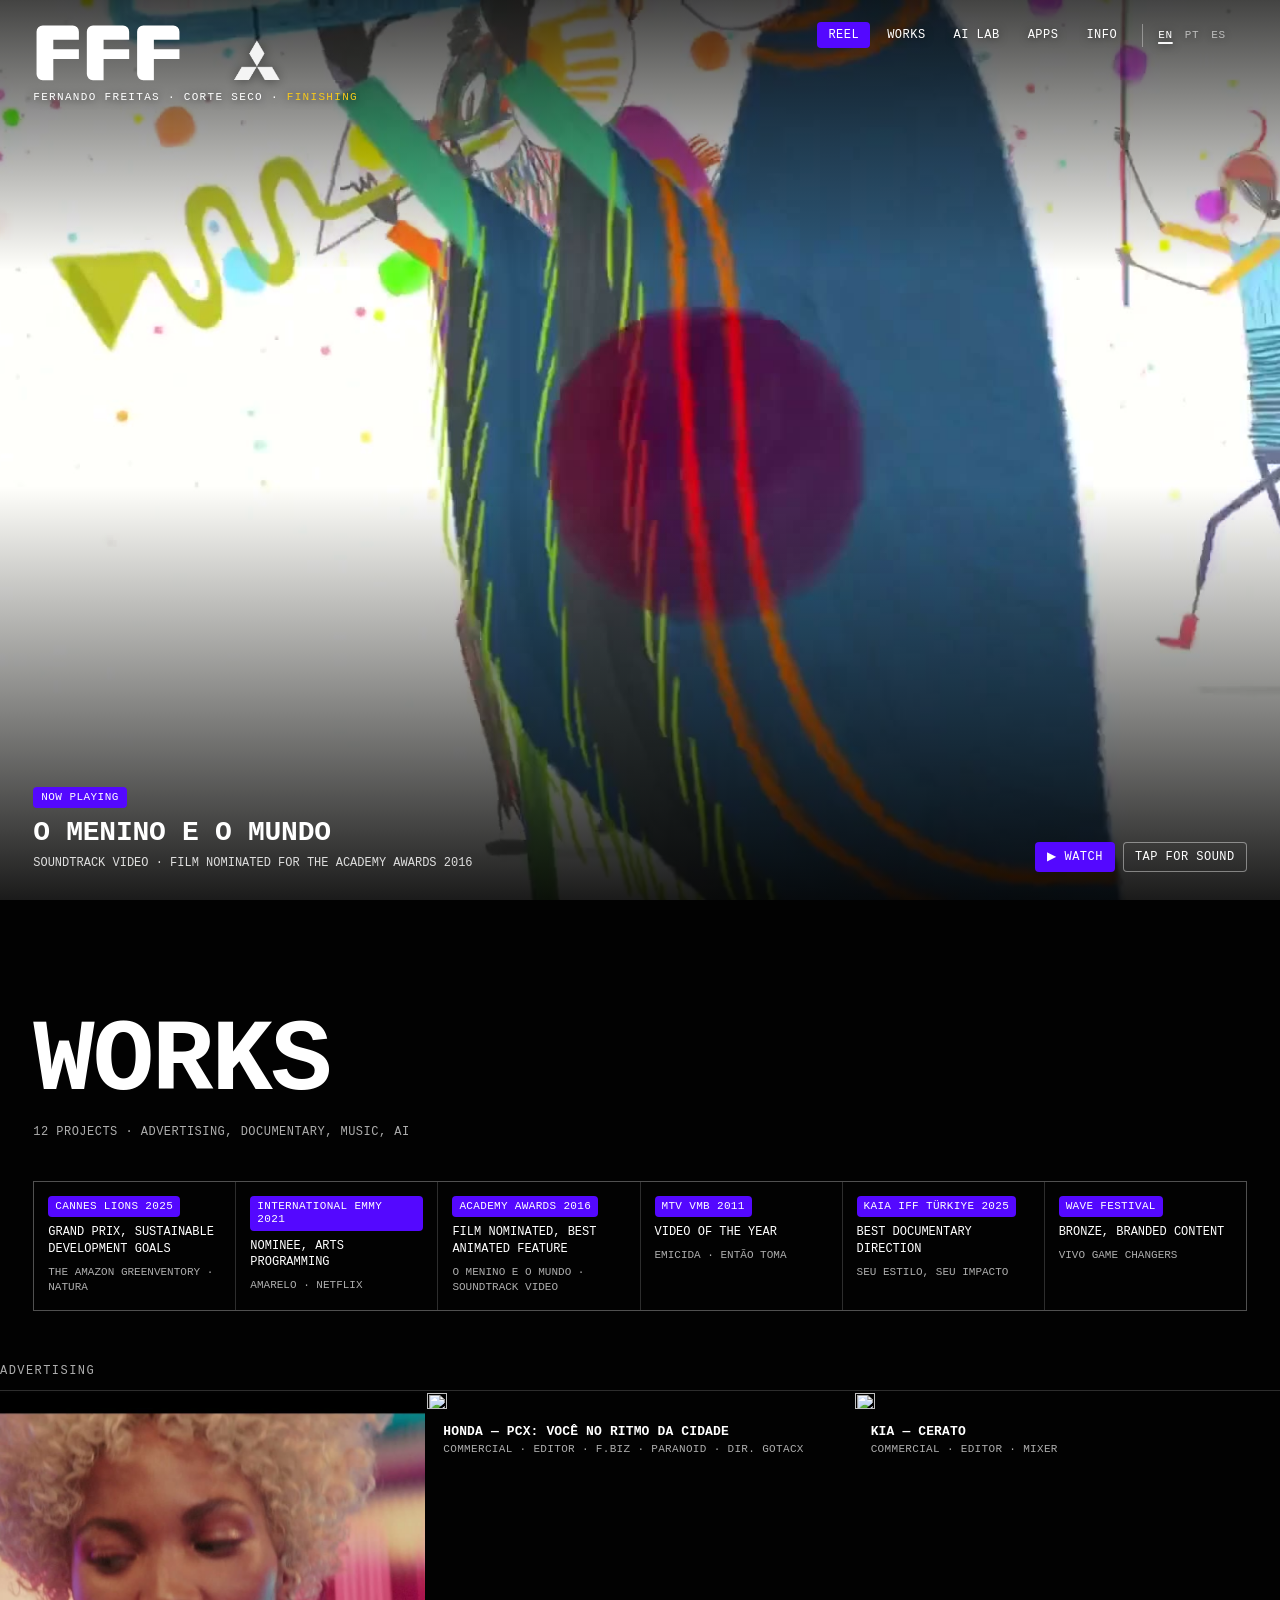
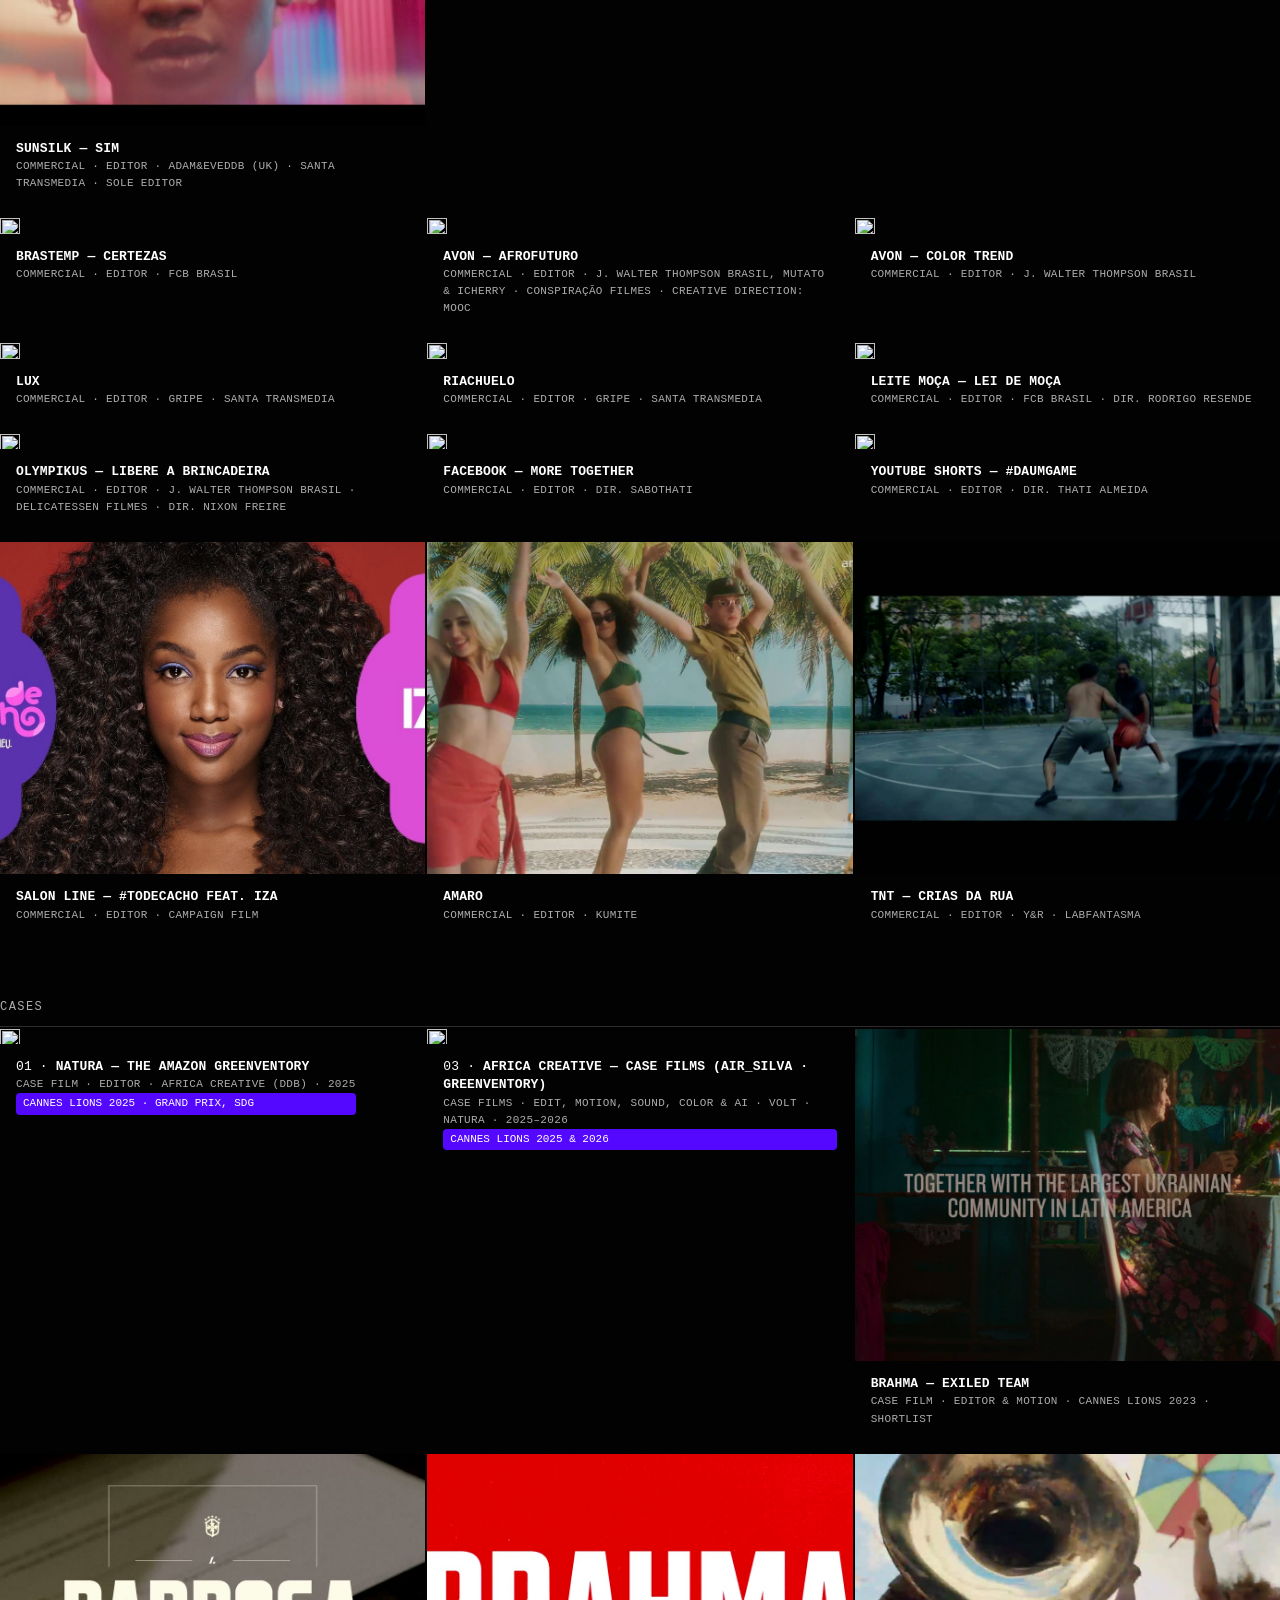
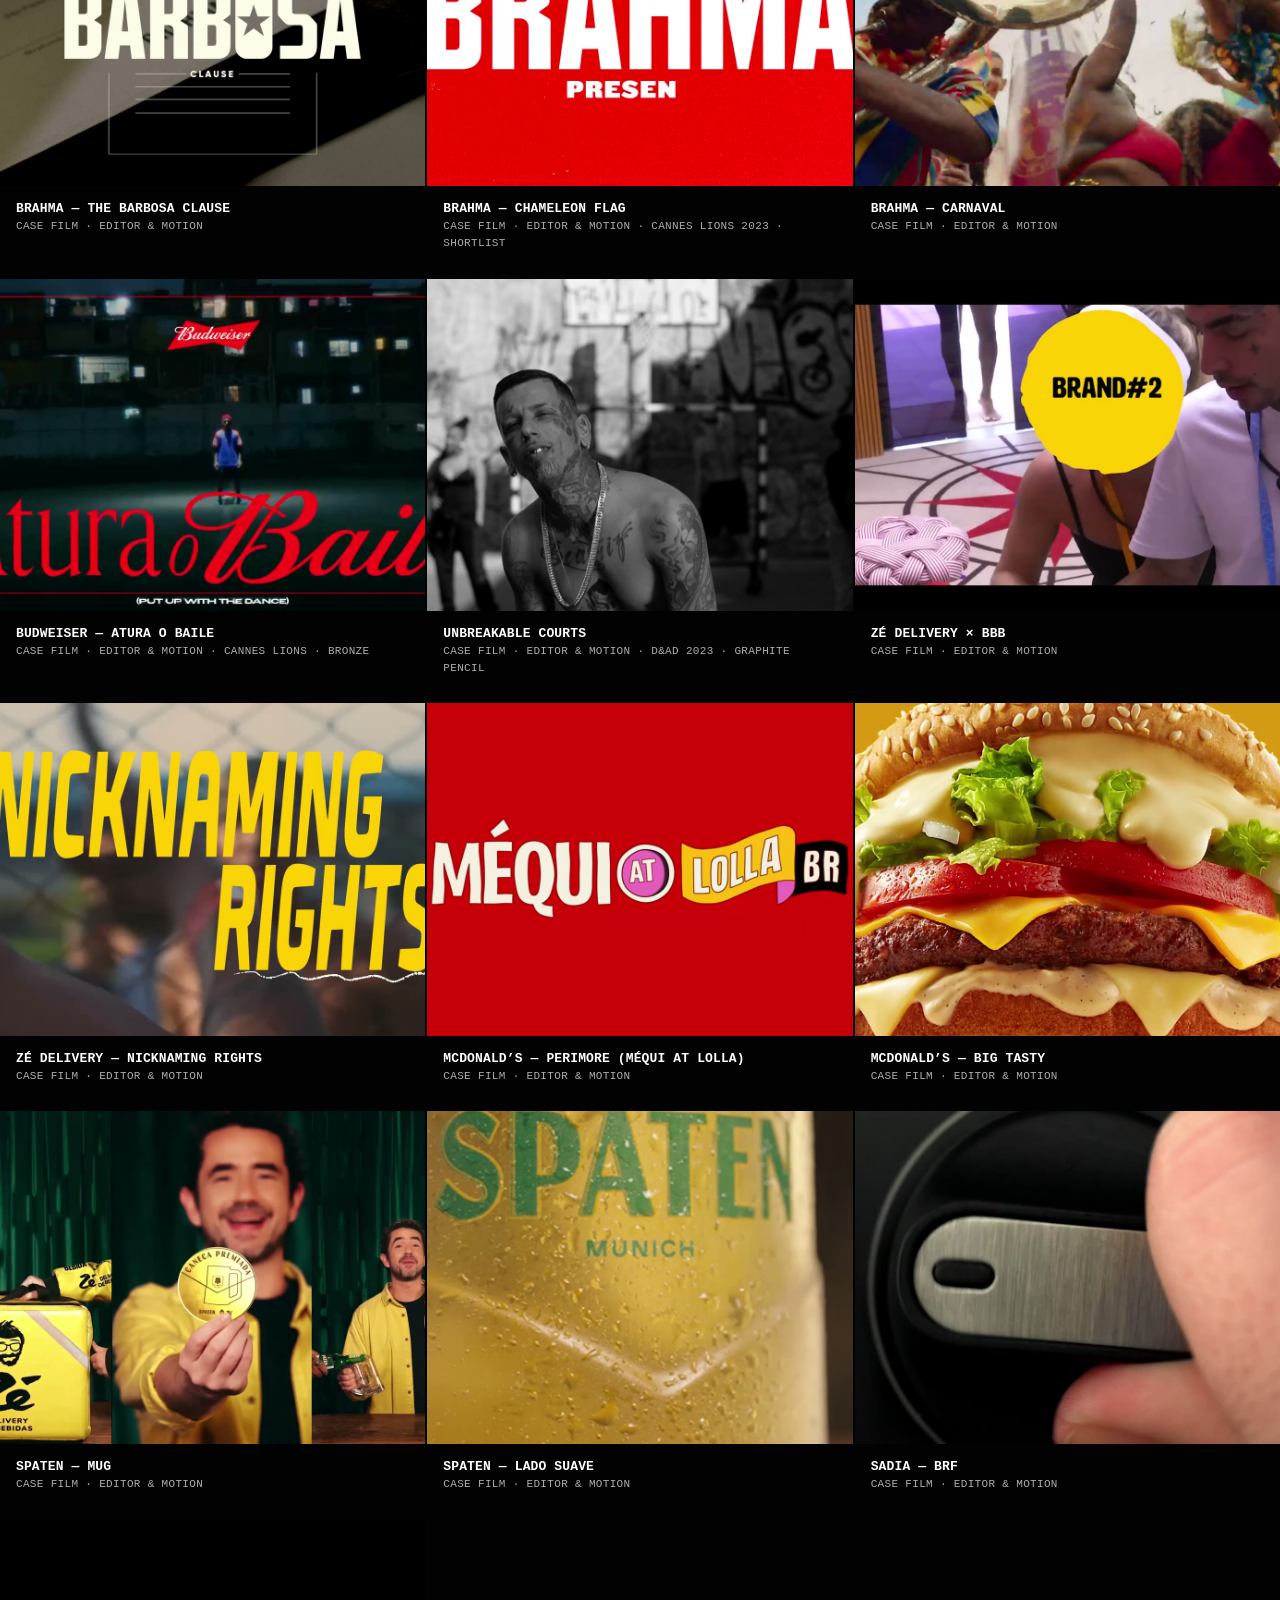
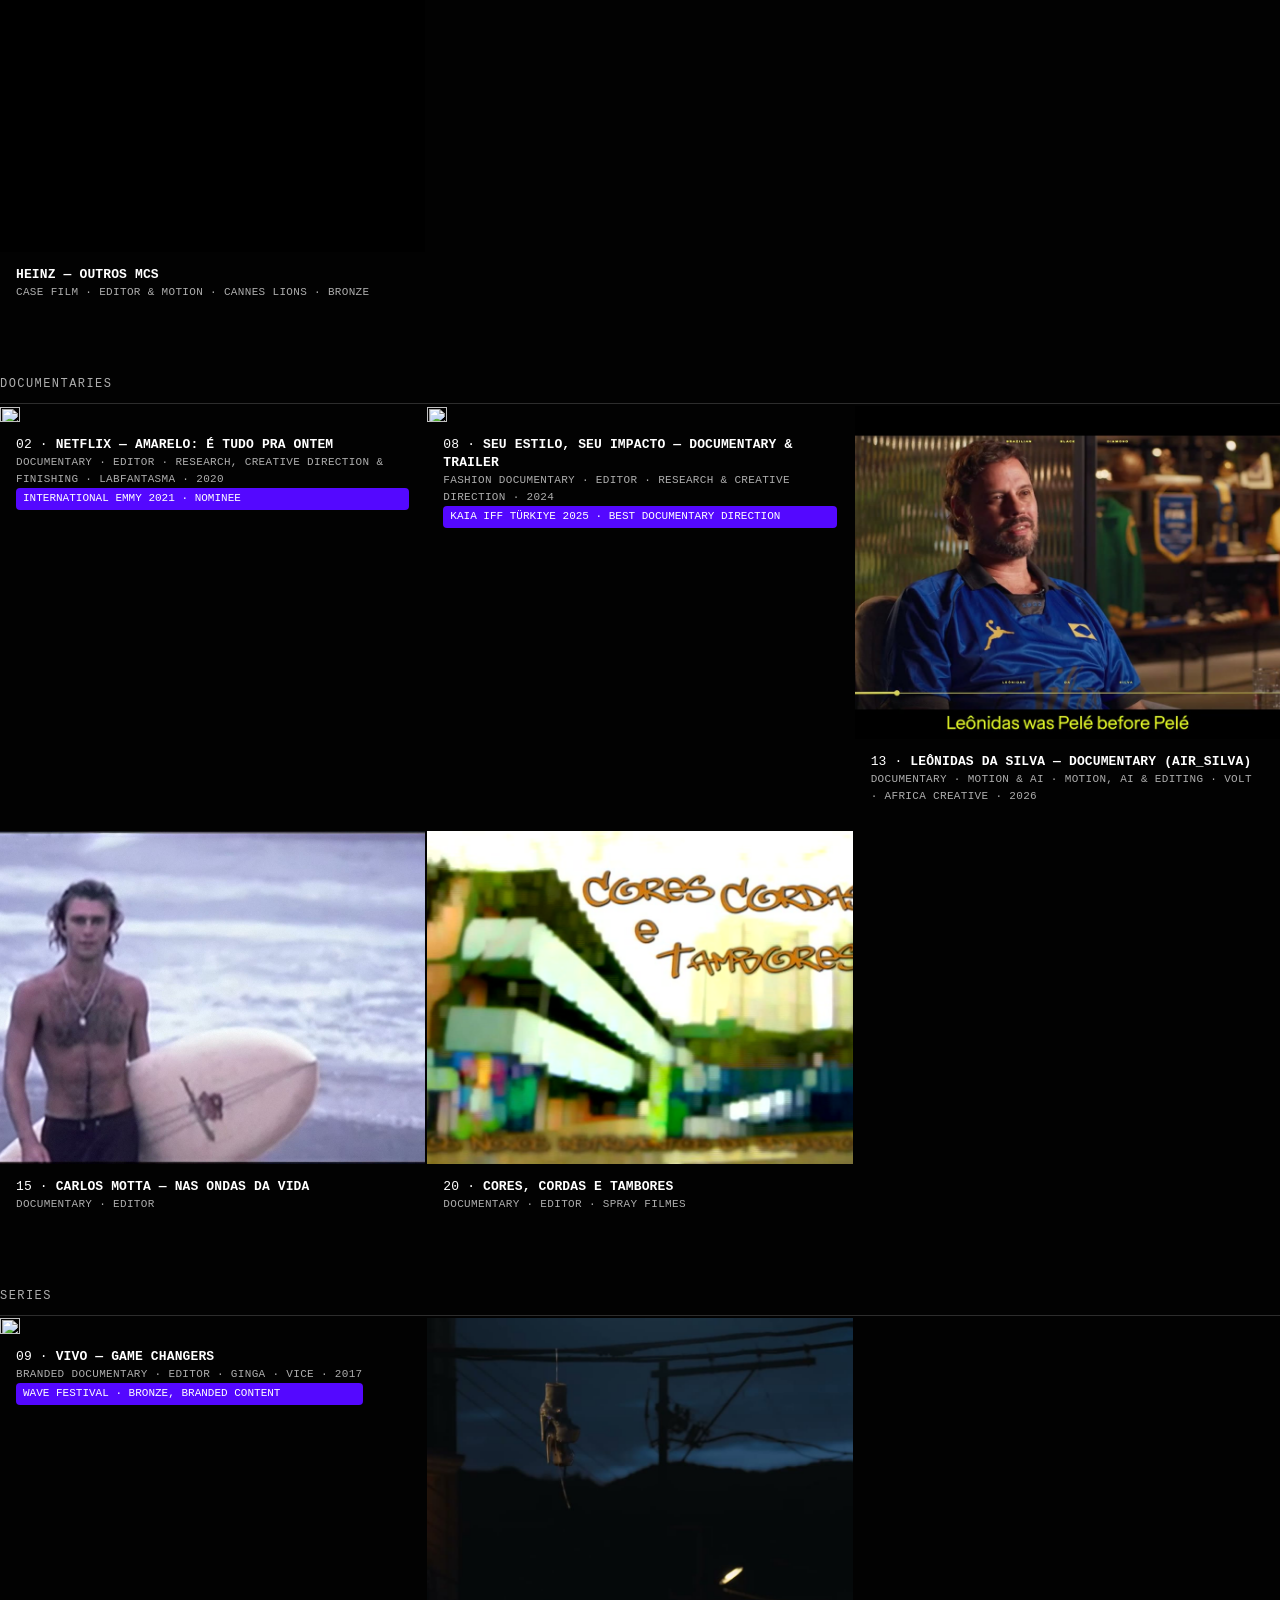
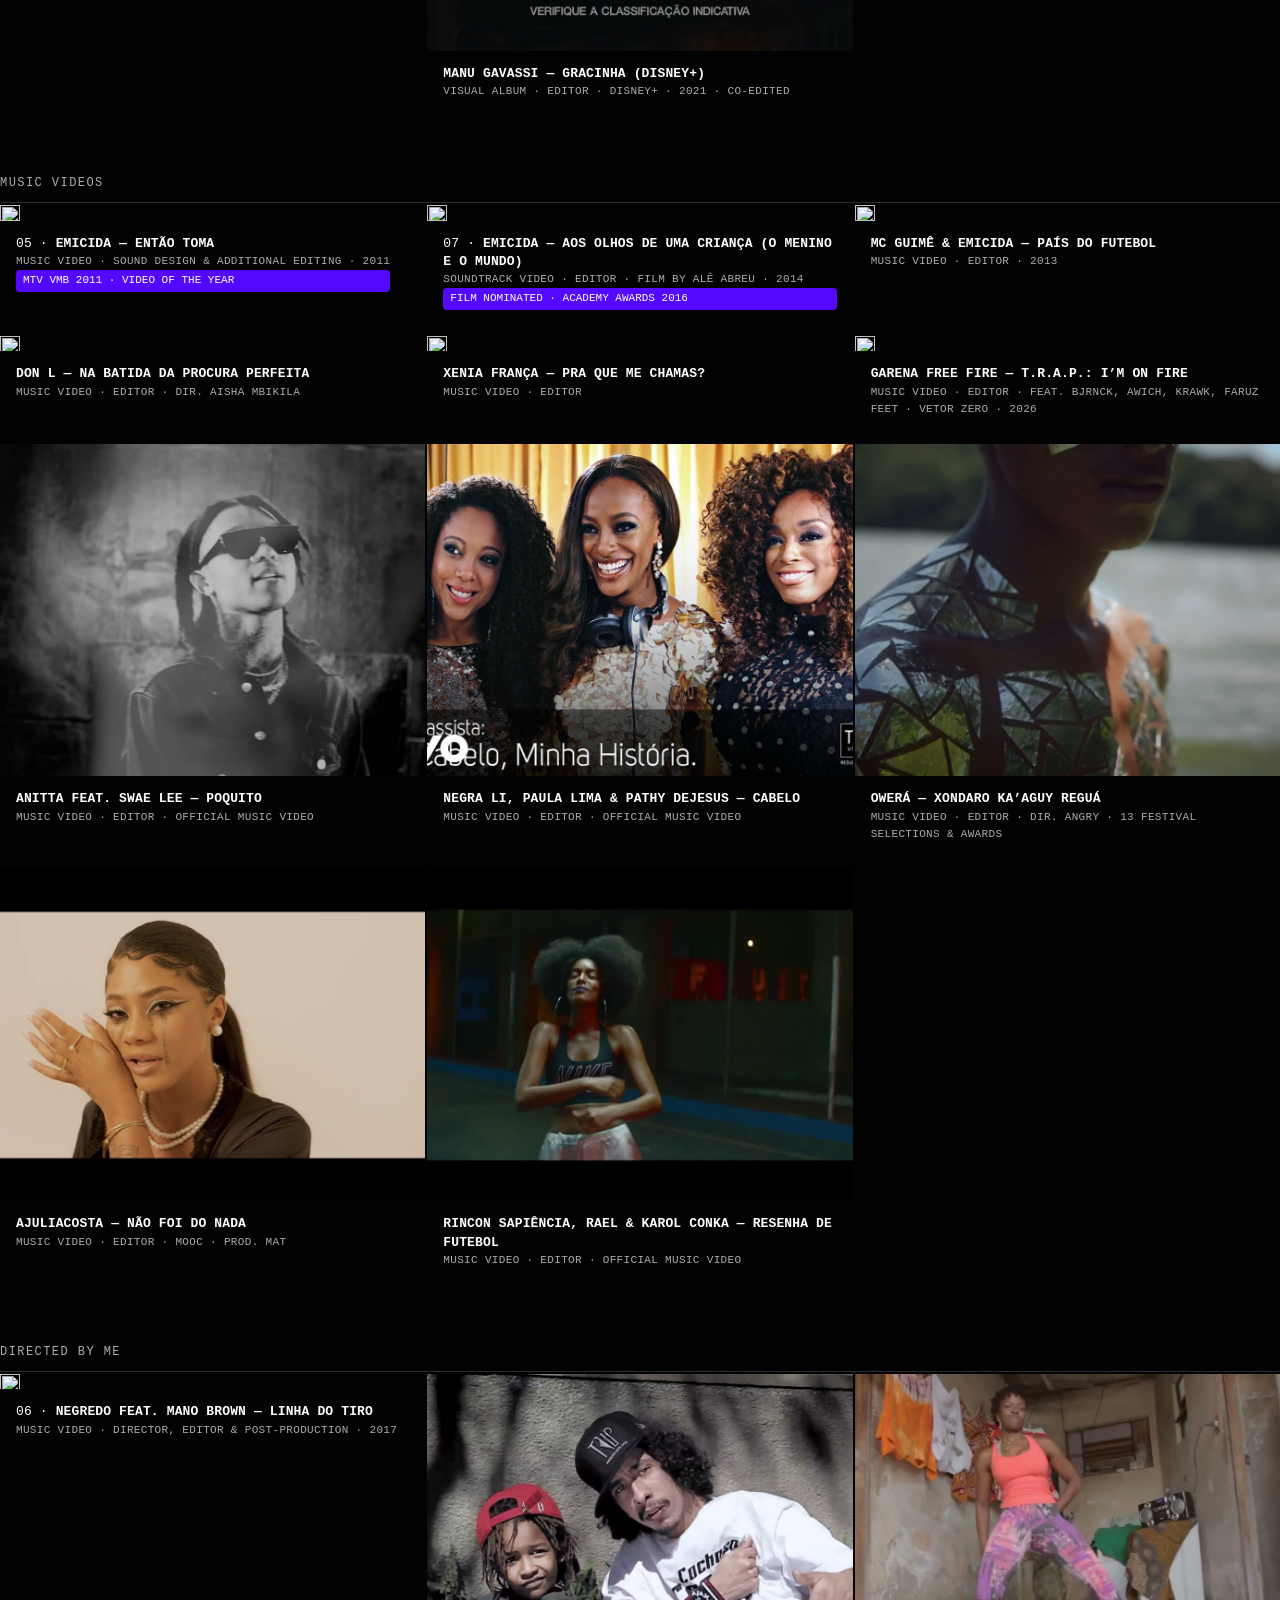
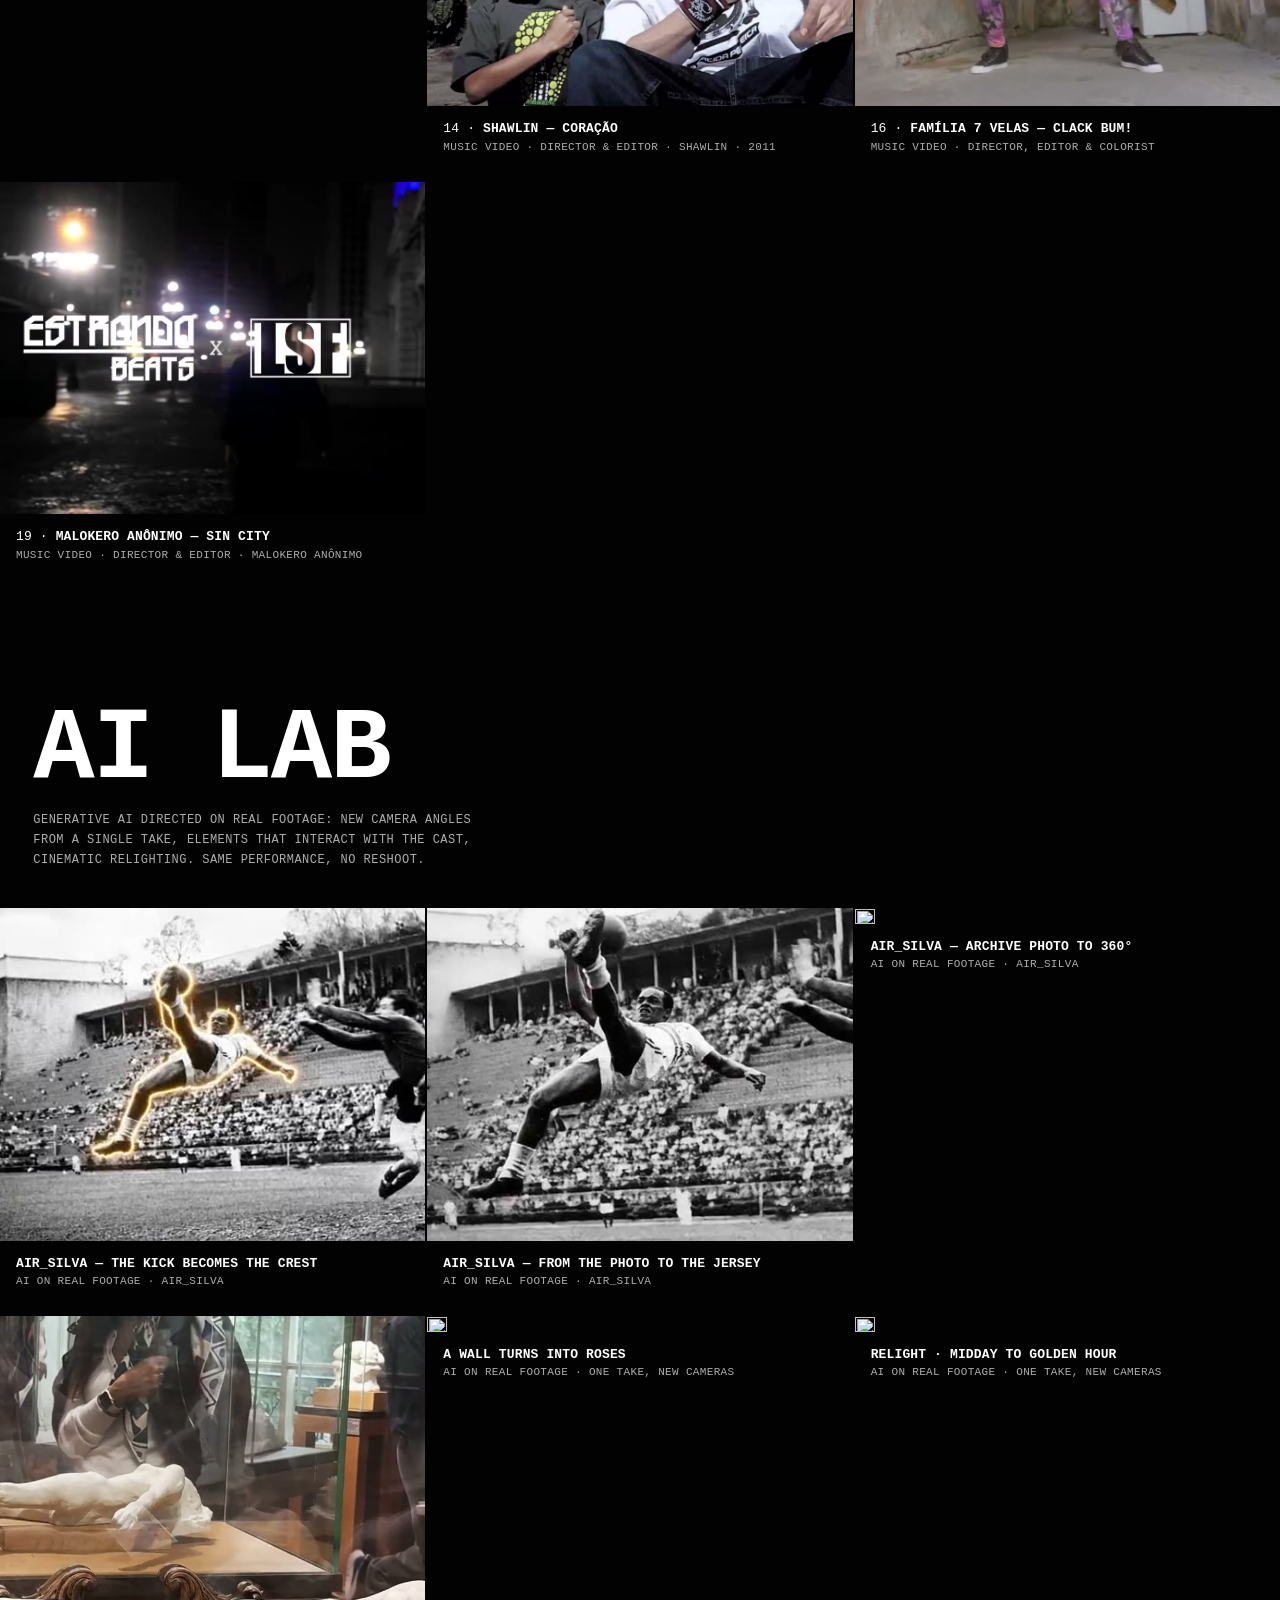
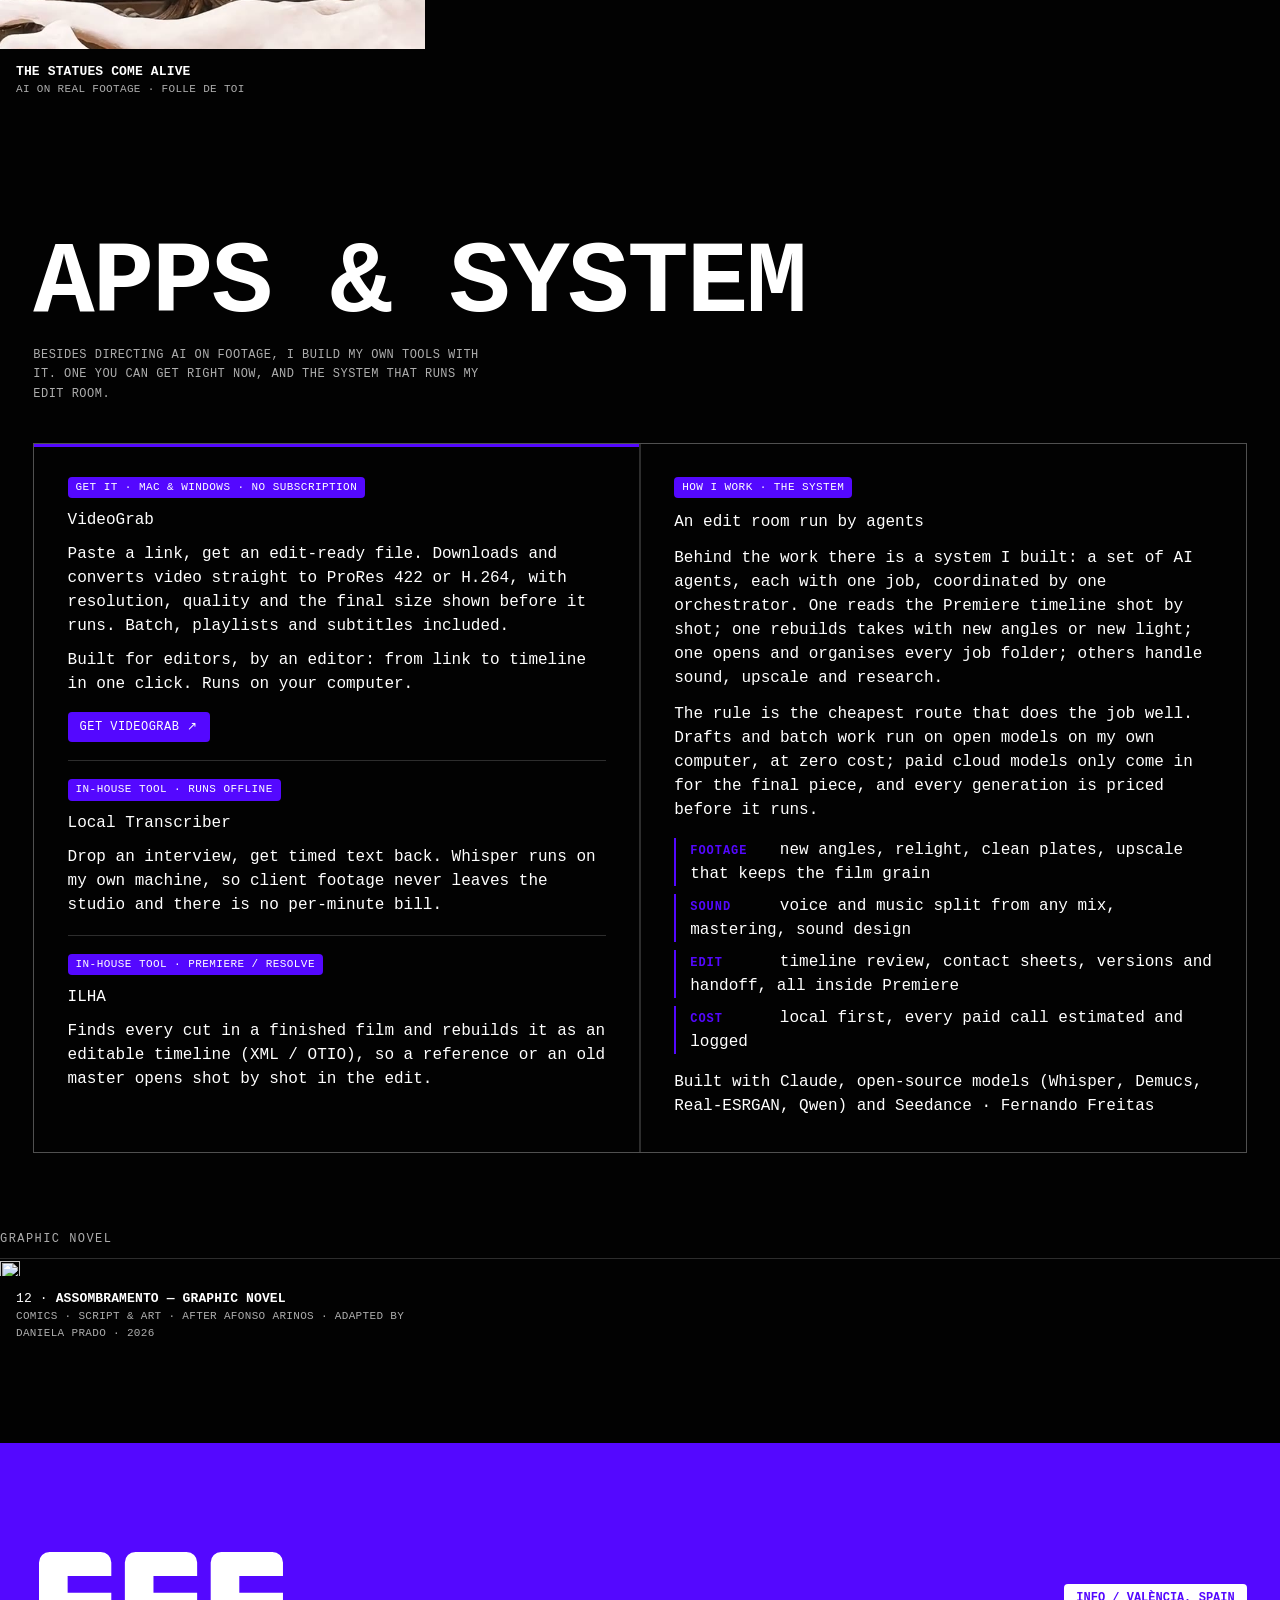
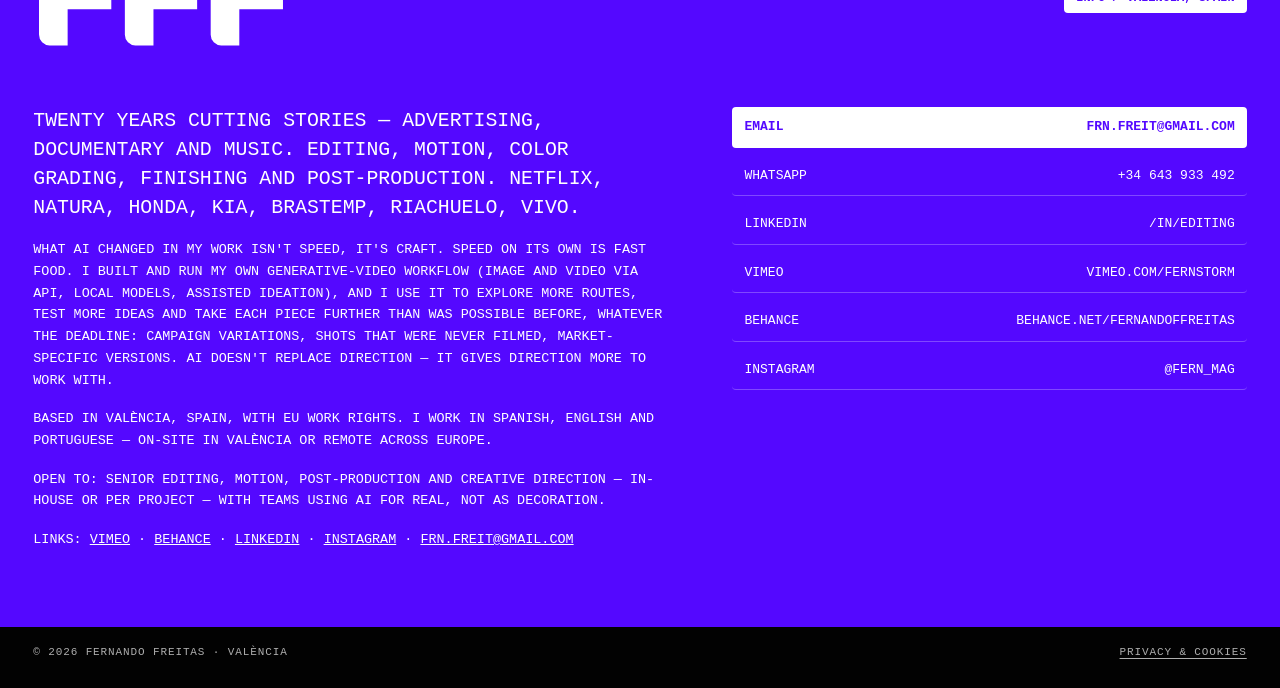
==== commit 6fce9397: "1121p: reel sem a versão AV1 Co-Authored-By: Claude Fable 5.2 <noreply@anthropic.com>" ====
--- a/index.html
+++ b/index.html
@@ -41,7 +41,7 @@
 <!-- Fontes pelo Bunny Fonts (UE, sem registro de visitante) no lugar do Google Fonts -->
 <link rel="preconnect" href="https://fonts.bunny.net">
 <link rel="stylesheet" href="https://fonts.bunny.net/css?family=big-shoulders-display:700,800|hanken-grotesk:400,500,600|space-mono:400,700&display=swap">
-<link rel="stylesheet" href="css/site.css?v=1121o">
+<link rel="stylesheet" href="css/site.css?v=1121p">
 </head>
 <body>
 <div class="intro" id="intro" aria-hidden="true">
@@ -143,7 +143,7 @@
       </span>
     </span>
   </a>
-  <div class="clients" role="img" aria-label="Brands, agencies and production companies I have worked with: Netflix, Coca-Cola, Wieden+Kennedy, NIKE, Itaú, Almapbbdo, Disney, Honda, FCB, Google, VIVO, McDonald's, Africa Creative, Heineken, Youtube, adam&amp;eveDDB, Globo, Stella Artois, Y&amp;R, Natura, Prime Video, KIA, VML, Facebook, Brastemp, MTV, J. Walter Thompson, Red Bull, Spaten, Galeria, Mitsubishi, Instagram, Estadão, GUT, JEEP, Leite Moça, Delicatessen Filmes, Olympikus, Sunsilk, YourMama, Telefonica, AVON, VICE, Ifood, Conspiração Filmes, TIM, SKOL, F.biz, LUX, Riachuelo, Paranoid, C&amp;A, TNT, Mixer, Renner, Free Fire, Vetor Zero, Trident, Santa Transmedia, Pernambucanas, Ginga, Salon Line, VOLT, Banco Original, Kondzilla, Amaro, Lab Fantasma, Casa de Clipes, Corazon Filmes, Sentimental Filme, Liquor, Trator Filmes, Ambev, Mercedes-Benz, Heinz, Mercado Livre, O Boticário, BRF, O2 Filmes, Caipe, K9 Films, Capuri, Ladybird, Dia Estúdio, Killers, Sweat, Hogarth, Cine, Mynd, Michelob Ultra, Zé Delivery, Hungry Man, Peugeot, Universal Music, Anitta, MOOC, FLAGCX, Brahma, Budweiser, Sadia, TRESemmé, Converse, F/Nazca Saatchi &amp; Saatchi, Unilever, P&amp;G, TikTok, Spray Filmes"><div class="clients-slot"><img src="assets/logos/netflix.png?v=1121o" alt="" width="400" height="160" decoding="async" class="on"><img src="assets/logos/coca-cola.png?v=1121o" alt="" width="400" height="160" decoding="async"><img src="assets/logos/wk.png?v=1121o" alt="" width="400" height="160" decoding="async"><img src="assets/logos/nike.png?v=1121o" alt="" width="400" height="160" decoding="async"><img src="assets/logos/itau.png?v=1121o" alt="" width="400" height="160" decoding="async"><img src="assets/logos/almapbbdo.png?v=1121o" alt="" width="400" height="160" decoding="async"><img src="assets/logos/disney.png?v=1121o" alt="" width="400" height="160" decoding="async"><img src="assets/logos/honda.png?v=1121o" alt="" width="400" height="160" decoding="async"><img src="assets/logos/fcb.png?v=1121o" alt="" width="400" height="160" decoding="async"><img src="assets/logos/google.png?v=1121o" alt="" width="400" height="160" decoding="async"><img src="assets/logos/vivo.png?v=1121o" alt="" width="400" height="160" decoding="async"><img src="assets/logos/mcdonalds.png?v=1121o" alt="" width="400" height="160" decoding="async"><img src="assets/logos/africa-creative.png?v=1121o" alt="" width="400" height="160" decoding="async"><img src="assets/logos/heineken.png?v=1121o" alt="" width="400" height="160" decoding="async"><img src="assets/logos/youtube.png?v=1121o" alt="" width="400" height="160" decoding="async"><img src="assets/logos/adameve.png?v=1121o" alt="" width="400" height="160" decoding="async"><img src="assets/logos/globo.png?v=1121o" alt="" width="400" height="160" decoding="async"><img src="assets/logos/stella.png?v=1121o" alt="" width="400" height="160" decoding="async"><img src="assets/logos/yr.png?v=1121o" alt="" width="400" height="160" decoding="async"><img src="assets/logos/natura.png?v=1121o" alt="" width="400" height="160" decoding="async"><img src="assets/logos/prime.png?v=1121o" alt="" width="400" height="160" decoding="async"><img src="assets/logos/kia.png?v=1121o" alt="" width="400" height="160" decoding="async"><img src="assets/logos/vml.png?v=1121o" alt="" width="400" height="160" decoding="async"><img src="assets/logos/facebook.png?v=1121o" alt="" width="400" height="160" decoding="async"><img src="assets/logos/brastemp.png?v=1121o" alt="" width="400" height="160" decoding="async"><img src="assets/logos/mtv.png?v=1121o" alt="" width="400" height="160" decoding="async"><img src="assets/logos/jwt.png?v=1121o" alt="" width="400" height="160" decoding="async"><img src="assets/logos/redbull.png?v=1121o" alt="" width="400" height="160" decoding="async"><img src="assets/logos/spaten.png?v=1121o" alt="" width="400" height="160" decoding="async"><img src="assets/logos/galeria.png?v=1121o" alt="" width="400" height="160" decoding="async"><img src="assets/logos/mitsubishi.png?v=1121o" alt="" width="400" height="160" decoding="async"><img src="assets/logos/instagram.png?v=1121o" alt="" width="400" height="160" decoding="async"><img src="assets/logos/estadao.png?v=1121o" alt="" width="400" height="160" decoding="async"><img src="assets/logos/gut.png?v=1121o" alt="" width="400" height="160" decoding="async"><img src="assets/logos/jeep.png?v=1121o" alt="" width="400" height="160" decoding="async"><img src="assets/logos/leite-moca.png?v=1121o" alt="" width="400" height="160" decoding="async"><img src="assets/logos/delicatessen.png?v=1121o" alt="" width="400" height="160" decoding="async"><img src="assets/logos/olympikus.png?v=1121o" alt="" width="400" height="160" decoding="async"><img src="assets/logos/sunsilk.png?v=1121o" alt="" width="400" height="160" decoding="async"><img src="assets/logos/yourmama.png?v=1121o" alt="" width="400" height="160" decoding="async"><img src="assets/logos/telefonica.png?v=1121o" alt="" width="400" height="160" decoding="async"><img src="assets/logos/avon.png?v=1121o" alt="" width="400" height="160" decoding="async"><img src="assets/logos/vice.png?v=1121o" alt="" width="400" height="160" decoding="async"><img src="assets/logos/ifood.png?v=1121o" alt="" width="400" height="160" decoding="async"><img src="assets/logos/conspiracao.png?v=1121o" alt="" width="400" height="160" decoding="async"><img src="assets/logos/tim.png?v=1121o" alt="" width="400" height="160" decoding="async"><img src="assets/logos/skol.png?v=1121o" alt="" width="400" height="160" decoding="async"><img src="assets/logos/fbiz.png?v=1121o" alt="" width="400" height="160" decoding="async"><img src="assets/logos/lux.png?v=1121o" alt="" width="400" height="160" decoding="async"><img src="assets/logos/riachuelo.png?v=1121o" alt="" width="400" height="160" decoding="async"><img src="assets/logos/paranoid.png?v=1121o" alt="" width="400" height="160" decoding="async"><img src="assets/logos/cea.png?v=1121o" alt="" width="400" height="160" decoding="async"><img src="assets/logos/tnt.png?v=1121o" alt="" width="400" height="160" decoding="async"><img src="assets/logos/mixer.png?v=1121o" alt="" width="400" height="160" decoding="async"><img src="assets/logos/renner.png?v=1121o" alt="" width="400" height="160" decoding="async"><img src="assets/logos/freefire.png?v=1121o" alt="" width="400" height="160" decoding="async"><img src="assets/logos/vetorzero.png?v=1121o" alt="" width="400" height="160" decoding="async"><img src="assets/logos/trident.png?v=1121o" alt="" width="400" height="160" decoding="async"><img src="assets/logos/santa.png?v=1121o" alt="" width="400" height="160" decoding="async"><img src="assets/logos/pernambucanas.png?v=1121o" alt="" width="400" height="160" decoding="async"><img src="assets/logos/ginga.png?v=1121o" alt="" width="400" height="160" decoding="async"><img src="assets/logos/salonline.png?v=1121o" alt="" width="400" height="160" decoding="async"><img src="assets/logos/volt.png?v=1121o" alt="" width="400" height="160" decoding="async"><img src="assets/logos/original.png?v=1121o" alt="" width="400" height="160" decoding="async"><img src="assets/logos/kondzilla.png?v=1121o" alt="" width="400" height="160" decoding="async"><img src="assets/logos/amaro.png?v=1121o" alt="" width="400" height="160" decoding="async"><img src="assets/logos/labfantasma.png?v=1121o" alt="" width="400" height="160" decoding="async"><img src="assets/logos/casa-de-clipes.png?v=1121o" alt="" width="400" height="160" decoding="async"><img src="assets/logos/corazon.png?v=1121o" alt="" width="400" height="160" decoding="async"><img src="assets/logos/sentimental.png?v=1121o" alt="" width="400" height="160" decoding="async"><img src="assets/logos/liquor.png?v=1121o" alt="" width="400" height="160" decoding="async"><img src="assets/logos/trator.png?v=1121o" alt="" width="400" height="160" decoding="async"><img src="assets/logos/ambev.png?v=1121o" alt="" width="400" height="160" decoding="async"><img src="assets/logos/mercedes.png?v=1121o" alt="" width="400" height="160" decoding="async"><img src="assets/logos/heinz.png?v=1121o" alt="" width="400" height="160" decoding="async"><img src="assets/logos/mercadolivre.png?v=1121o" alt="" width="400" height="160" decoding="async"><img src="assets/logos/boticario.png?v=1121o" alt="" width="400" height="160" decoding="async"><img src="assets/logos/brf.png?v=1121o" alt="" width="400" height="160" decoding="async"><img src="assets/logos/o2filmes.png?v=1121o" alt="" width="400" height="160" decoding="async"><img src="assets/logos/caipe.png?v=1121o" alt="" width="400" height="160" decoding="async"><img src="assets/logos/k9films.png?v=1121o" alt="" width="400" height="160" decoding="async"><img src="assets/logos/capuri.png?v=1121o" alt="" width="400" height="160" decoding="async"><img src="assets/logos/ladybird.png?v=1121o" alt="" width="400" height="160" decoding="async"><img src="assets/logos/diaestudio.png?v=1121o" alt="" width="400" height="160" decoding="async"><img src="assets/logos/killers.png?v=1121o" alt="" width="400" height="160" decoding="async"><img src="assets/logos/sweat.png?v=1121o" alt="" width="400" height="160" decoding="async"><img src="assets/logos/hogarth.png?v=1121o" alt="" width="400" height="160" decoding="async"><img src="assets/logos/cine.png?v=1121o" alt="" width="400" height="160" decoding="async"><img src="assets/logos/mynd.png?v=1121o" alt="" width="400" height="160" decoding="async"><img src="assets/logos/michelob.png?v=1121o" alt="" width="400" height="160" decoding="async"><img src="assets/logos/zedelivery.png?v=1121o" alt="" width="400" height="160" decoding="async"><img src="assets/logos/hungryman.png?v=1121o" alt="" width="400" height="160" decoding="async"><img src="assets/logos/peugeot.png?v=1121o" alt="" width="400" height="160" decoding="async"><img src="assets/logos/universalmusic.png?v=1121o" alt="" width="400" height="160" decoding="async"><img src="assets/logos/anitta.png?v=1121o" alt="" width="400" height="160" decoding="async"><img src="assets/logos/mooc.png?v=1121o" alt="" width="400" height="160" decoding="async"><img src="assets/logos/flagcx.png?v=1121o" alt="" width="400" height="160" decoding="async"><img src="assets/logos/brahma.png?v=1121o" alt="" width="400" height="160" decoding="async"><img src="assets/logos/budweiser.png?v=1121o" alt="" width="400" height="160" decoding="async"><img src="assets/logos/sadia.png?v=1121o" alt="" width="400" height="160" decoding="async"><img src="assets/logos/tresemme.png?v=1121o" alt="" width="400" height="160" decoding="async"><img src="assets/logos/converse.png?v=1121o" alt="" width="400" height="160" decoding="async"><img src="assets/logos/fnazca.png?v=1121o" alt="" width="400" height="160" decoding="async"><img src="assets/logos/unilever.png?v=1121o" alt="" width="400" height="160" decoding="async"><img src="assets/logos/pg.png?v=1121o" alt="" width="400" height="160" decoding="async"><img src="assets/logos/tiktok.png?v=1121o" alt="" width="400" height="160" decoding="async"><img src="assets/logos/sprayfilmes.png?v=1121o" alt="" width="400" height="160" decoding="async"></div></div>
+  <div class="clients" role="img" aria-label="Brands, agencies and production companies I have worked with: Netflix, Coca-Cola, Wieden+Kennedy, NIKE, Itaú, Almapbbdo, Disney, Honda, FCB, Google, VIVO, McDonald's, Africa Creative, Heineken, Youtube, adam&amp;eveDDB, Globo, Stella Artois, Y&amp;R, Natura, Prime Video, KIA, VML, Facebook, Brastemp, MTV, J. Walter Thompson, Red Bull, Spaten, Galeria, Mitsubishi, Instagram, Estadão, GUT, JEEP, Leite Moça, Delicatessen Filmes, Olympikus, Sunsilk, YourMama, Telefonica, AVON, VICE, Ifood, Conspiração Filmes, TIM, SKOL, F.biz, LUX, Riachuelo, Paranoid, C&amp;A, TNT, Mixer, Renner, Free Fire, Vetor Zero, Trident, Santa Transmedia, Pernambucanas, Ginga, Salon Line, VOLT, Banco Original, Kondzilla, Amaro, Lab Fantasma, Casa de Clipes, Corazon Filmes, Sentimental Filme, Liquor, Trator Filmes, Ambev, Mercedes-Benz, Heinz, Mercado Livre, O Boticário, BRF, O2 Filmes, Caipe, K9 Films, Capuri, Ladybird, Dia Estúdio, Killers, Sweat, Hogarth, Cine, Mynd, Michelob Ultra, Zé Delivery, Hungry Man, Peugeot, Universal Music, Anitta, MOOC, FLAGCX, Brahma, Budweiser, Sadia, TRESemmé, Converse, F/Nazca Saatchi &amp; Saatchi, Unilever, P&amp;G, TikTok, Spray Filmes"><div class="clients-slot"><img src="assets/logos/netflix.png?v=1121p" alt="" width="400" height="160" decoding="async" class="on"><img src="assets/logos/coca-cola.png?v=1121p" alt="" width="400" height="160" decoding="async"><img src="assets/logos/wk.png?v=1121p" alt="" width="400" height="160" decoding="async"><img src="assets/logos/nike.png?v=1121p" alt="" width="400" height="160" decoding="async"><img src="assets/logos/itau.png?v=1121p" alt="" width="400" height="160" decoding="async"><img src="assets/logos/almapbbdo.png?v=1121p" alt="" width="400" height="160" decoding="async"><img src="assets/logos/disney.png?v=1121p" alt="" width="400" height="160" decoding="async"><img src="assets/logos/honda.png?v=1121p" alt="" width="400" height="160" decoding="async"><img src="assets/logos/fcb.png?v=1121p" alt="" width="400" height="160" decoding="async"><img src="assets/logos/google.png?v=1121p" alt="" width="400" height="160" decoding="async"><img src="assets/logos/vivo.png?v=1121p" alt="" width="400" height="160" decoding="async"><img src="assets/logos/mcdonalds.png?v=1121p" alt="" width="400" height="160" decoding="async"><img src="assets/logos/africa-creative.png?v=1121p" alt="" width="400" height="160" decoding="async"><img src="assets/logos/heineken.png?v=1121p" alt="" width="400" height="160" decoding="async"><img src="assets/logos/youtube.png?v=1121p" alt="" width="400" height="160" decoding="async"><img src="assets/logos/adameve.png?v=1121p" alt="" width="400" height="160" decoding="async"><img src="assets/logos/globo.png?v=1121p" alt="" width="400" height="160" decoding="async"><img src="assets/logos/stella.png?v=1121p" alt="" width="400" height="160" decoding="async"><img src="assets/logos/yr.png?v=1121p" alt="" width="400" height="160" decoding="async"><img src="assets/logos/natura.png?v=1121p" alt="" width="400" height="160" decoding="async"><img src="assets/logos/prime.png?v=1121p" alt="" width="400" height="160" decoding="async"><img src="assets/logos/kia.png?v=1121p" alt="" width="400" height="160" decoding="async"><img src="assets/logos/vml.png?v=1121p" alt="" width="400" height="160" decoding="async"><img src="assets/logos/facebook.png?v=1121p" alt="" width="400" height="160" decoding="async"><img src="assets/logos/brastemp.png?v=1121p" alt="" width="400" height="160" decoding="async"><img src="assets/logos/mtv.png?v=1121p" alt="" width="400" height="160" decoding="async"><img src="assets/logos/jwt.png?v=1121p" alt="" width="400" height="160" decoding="async"><img src="assets/logos/redbull.png?v=1121p" alt="" width="400" height="160" decoding="async"><img src="assets/logos/spaten.png?v=1121p" alt="" width="400" height="160" decoding="async"><img src="assets/logos/galeria.png?v=1121p" alt="" width="400" height="160" decoding="async"><img src="assets/logos/mitsubishi.png?v=1121p" alt="" width="400" height="160" decoding="async"><img src="assets/logos/instagram.png?v=1121p" alt="" width="400" height="160" decoding="async"><img src="assets/logos/estadao.png?v=1121p" alt="" width="400" height="160" decoding="async"><img src="assets/logos/gut.png?v=1121p" alt="" width="400" height="160" decoding="async"><img src="assets/logos/jeep.png?v=1121p" alt="" width="400" height="160" decoding="async"><img src="assets/logos/leite-moca.png?v=1121p" alt="" width="400" height="160" decoding="async"><img src="assets/logos/delicatessen.png?v=1121p" alt="" width="400" height="160" decoding="async"><img src="assets/logos/olympikus.png?v=1121p" alt="" width="400" height="160" decoding="async"><img src="assets/logos/sunsilk.png?v=1121p" alt="" width="400" height="160" decoding="async"><img src="assets/logos/yourmama.png?v=1121p" alt="" width="400" height="160" decoding="async"><img src="assets/logos/telefonica.png?v=1121p" alt="" width="400" height="160" decoding="async"><img src="assets/logos/avon.png?v=1121p" alt="" width="400" height="160" decoding="async"><img src="assets/logos/vice.png?v=1121p" alt="" width="400" height="160" decoding="async"><img src="assets/logos/ifood.png?v=1121p" alt="" width="400" height="160" decoding="async"><img src="assets/logos/conspiracao.png?v=1121p" alt="" width="400" height="160" decoding="async"><img src="assets/logos/tim.png?v=1121p" alt="" width="400" height="160" decoding="async"><img src="assets/logos/skol.png?v=1121p" alt="" width="400" height="160" decoding="async"><img src="assets/logos/fbiz.png?v=1121p" alt="" width="400" height="160" decoding="async"><img src="assets/logos/lux.png?v=1121p" alt="" width="400" height="160" decoding="async"><img src="assets/logos/riachuelo.png?v=1121p" alt="" width="400" height="160" decoding="async"><img src="assets/logos/paranoid.png?v=1121p" alt="" width="400" height="160" decoding="async"><img src="assets/logos/cea.png?v=1121p" alt="" width="400" height="160" decoding="async"><img src="assets/logos/tnt.png?v=1121p" alt="" width="400" height="160" decoding="async"><img src="assets/logos/mixer.png?v=1121p" alt="" width="400" height="160" decoding="async"><img src="assets/logos/renner.png?v=1121p" alt="" width="400" height="160" decoding="async"><img src="assets/logos/freefire.png?v=1121p" alt="" width="400" height="160" decoding="async"><img src="assets/logos/vetorzero.png?v=1121p" alt="" width="400" height="160" decoding="async"><img src="assets/logos/trident.png?v=1121p" alt="" width="400" height="160" decoding="async"><img src="assets/logos/santa.png?v=1121p" alt="" width="400" height="160" decoding="async"><img src="assets/logos/pernambucanas.png?v=1121p" alt="" width="400" height="160" decoding="async"><img src="assets/logos/ginga.png?v=1121p" alt="" width="400" height="160" decoding="async"><img src="assets/logos/salonline.png?v=1121p" alt="" width="400" height="160" decoding="async"><img src="assets/logos/volt.png?v=1121p" alt="" width="400" height="160" decoding="async"><img src="assets/logos/original.png?v=1121p" alt="" width="400" height="160" decoding="async"><img src="assets/logos/kondzilla.png?v=1121p" alt="" width="400" height="160" decoding="async"><img src="assets/logos/amaro.png?v=1121p" alt="" width="400" height="160" decoding="async"><img src="assets/logos/labfantasma.png?v=1121p" alt="" width="400" height="160" decoding="async"><img src="assets/logos/casa-de-clipes.png?v=1121p" alt="" width="400" height="160" decoding="async"><img src="assets/logos/corazon.png?v=1121p" alt="" width="400" height="160" decoding="async"><img src="assets/logos/sentimental.png?v=1121p" alt="" width="400" height="160" decoding="async"><img src="assets/logos/liquor.png?v=1121p" alt="" width="400" height="160" decoding="async"><img src="assets/logos/trator.png?v=1121p" alt="" width="400" height="160" decoding="async"><img src="assets/logos/ambev.png?v=1121p" alt="" width="400" height="160" decoding="async"><img src="assets/logos/mercedes.png?v=1121p" alt="" width="400" height="160" decoding="async"><img src="assets/logos/heinz.png?v=1121p" alt="" width="400" height="160" decoding="async"><img src="assets/logos/mercadolivre.png?v=1121p" alt="" width="400" height="160" decoding="async"><img src="assets/logos/boticario.png?v=1121p" alt="" width="400" height="160" decoding="async"><img src="assets/logos/brf.png?v=1121p" alt="" width="400" height="160" decoding="async"><img src="assets/logos/o2filmes.png?v=1121p" alt="" width="400" height="160" decoding="async"><img src="assets/logos/caipe.png?v=1121p" alt="" width="400" height="160" decoding="async"><img src="assets/logos/k9films.png?v=1121p" alt="" width="400" height="160" decoding="async"><img src="assets/logos/capuri.png?v=1121p" alt="" width="400" height="160" decoding="async"><img src="assets/logos/ladybird.png?v=1121p" alt="" width="400" height="160" decoding="async"><img src="assets/logos/diaestudio.png?v=1121p" alt="" width="400" height="160" decoding="async"><img src="assets/logos/killers.png?v=1121p" alt="" width="400" height="160" decoding="async"><img src="assets/logos/sweat.png?v=1121p" alt="" width="400" height="160" decoding="async"><img src="assets/logos/hogarth.png?v=1121p" alt="" width="400" height="160" decoding="async"><img src="assets/logos/cine.png?v=1121p" alt="" width="400" height="160" decoding="async"><img src="assets/logos/mynd.png?v=1121p" alt="" width="400" height="160" decoding="async"><img src="assets/logos/michelob.png?v=1121p" alt="" width="400" height="160" decoding="async"><img src="assets/logos/zedelivery.png?v=1121p" alt="" width="400" height="160" decoding="async"><img src="assets/logos/hungryman.png?v=1121p" alt="" width="400" height="160" decoding="async"><img src="assets/logos/peugeot.png?v=1121p" alt="" width="400" height="160" decoding="async"><img src="assets/logos/universalmusic.png?v=1121p" alt="" width="400" height="160" decoding="async"><img src="assets/logos/anitta.png?v=1121p" alt="" width="400" height="160" decoding="async"><img src="assets/logos/mooc.png?v=1121p" alt="" width="400" height="160" decoding="async"><img src="assets/logos/flagcx.png?v=1121p" alt="" width="400" height="160" decoding="async"><img src="assets/logos/brahma.png?v=1121p" alt="" width="400" height="160" decoding="async"><img src="assets/logos/budweiser.png?v=1121p" alt="" width="400" height="160" decoding="async"><img src="assets/logos/sadia.png?v=1121p" alt="" width="400" height="160" decoding="async"><img src="assets/logos/tresemme.png?v=1121p" alt="" width="400" height="160" decoding="async"><img src="assets/logos/converse.png?v=1121p" alt="" width="400" height="160" decoding="async"><img src="assets/logos/fnazca.png?v=1121p" alt="" width="400" height="160" decoding="async"><img src="assets/logos/unilever.png?v=1121p" alt="" width="400" height="160" decoding="async"><img src="assets/logos/pg.png?v=1121p" alt="" width="400" height="160" decoding="async"><img src="assets/logos/tiktok.png?v=1121p" alt="" width="400" height="160" decoding="async"><img src="assets/logos/sprayfilmes.png?v=1121p" alt="" width="400" height="160" decoding="async"></div></div>
   <nav class="nav" aria-label="Sections">
     <a href="#reel">Reel</a>
     <a href="#works">Works</a>
@@ -161,7 +161,6 @@
   <section class="hero" id="reel" aria-label="Reel">
     <video class="hero-video" id="heroVideo" autoplay muted loop playsinline preload="metadata" poster="assets/hero/hero_select_poster.jpg?v=1120">
       <source src="assets/hero/hero_select_mobile.mp4?v=1120" type="video/mp4" media="(max-width: 720px)">
-      <source src="assets/hero/hero_select_av1.mp4?v=1120" type='video/mp4; codecs="av01.0.08M.10"'>
       <source src="assets/hero/hero_select.mp4?v=1120" type="video/mp4">
     </video>
     <div class="hero-hud">
@@ -352,9 +351,9 @@
 </svg>
 
 <script src="js/analytics.js?v=1119d" defer></script>
-<script src="js/data.js?v=1121o" defer></script>
-<script src="js/i18n.js?v=1121o" defer></script>
-<script src="js/site.js?v=1121o" defer></script>
-<script src="js/subs.js?v=1121o" defer></script>
+<script src="js/data.js?v=1121p" defer></script>
+<script src="js/i18n.js?v=1121p" defer></script>
+<script src="js/site.js?v=1121p" defer></script>
+<script src="js/subs.js?v=1121p" defer></script>
 </body>
 </html>
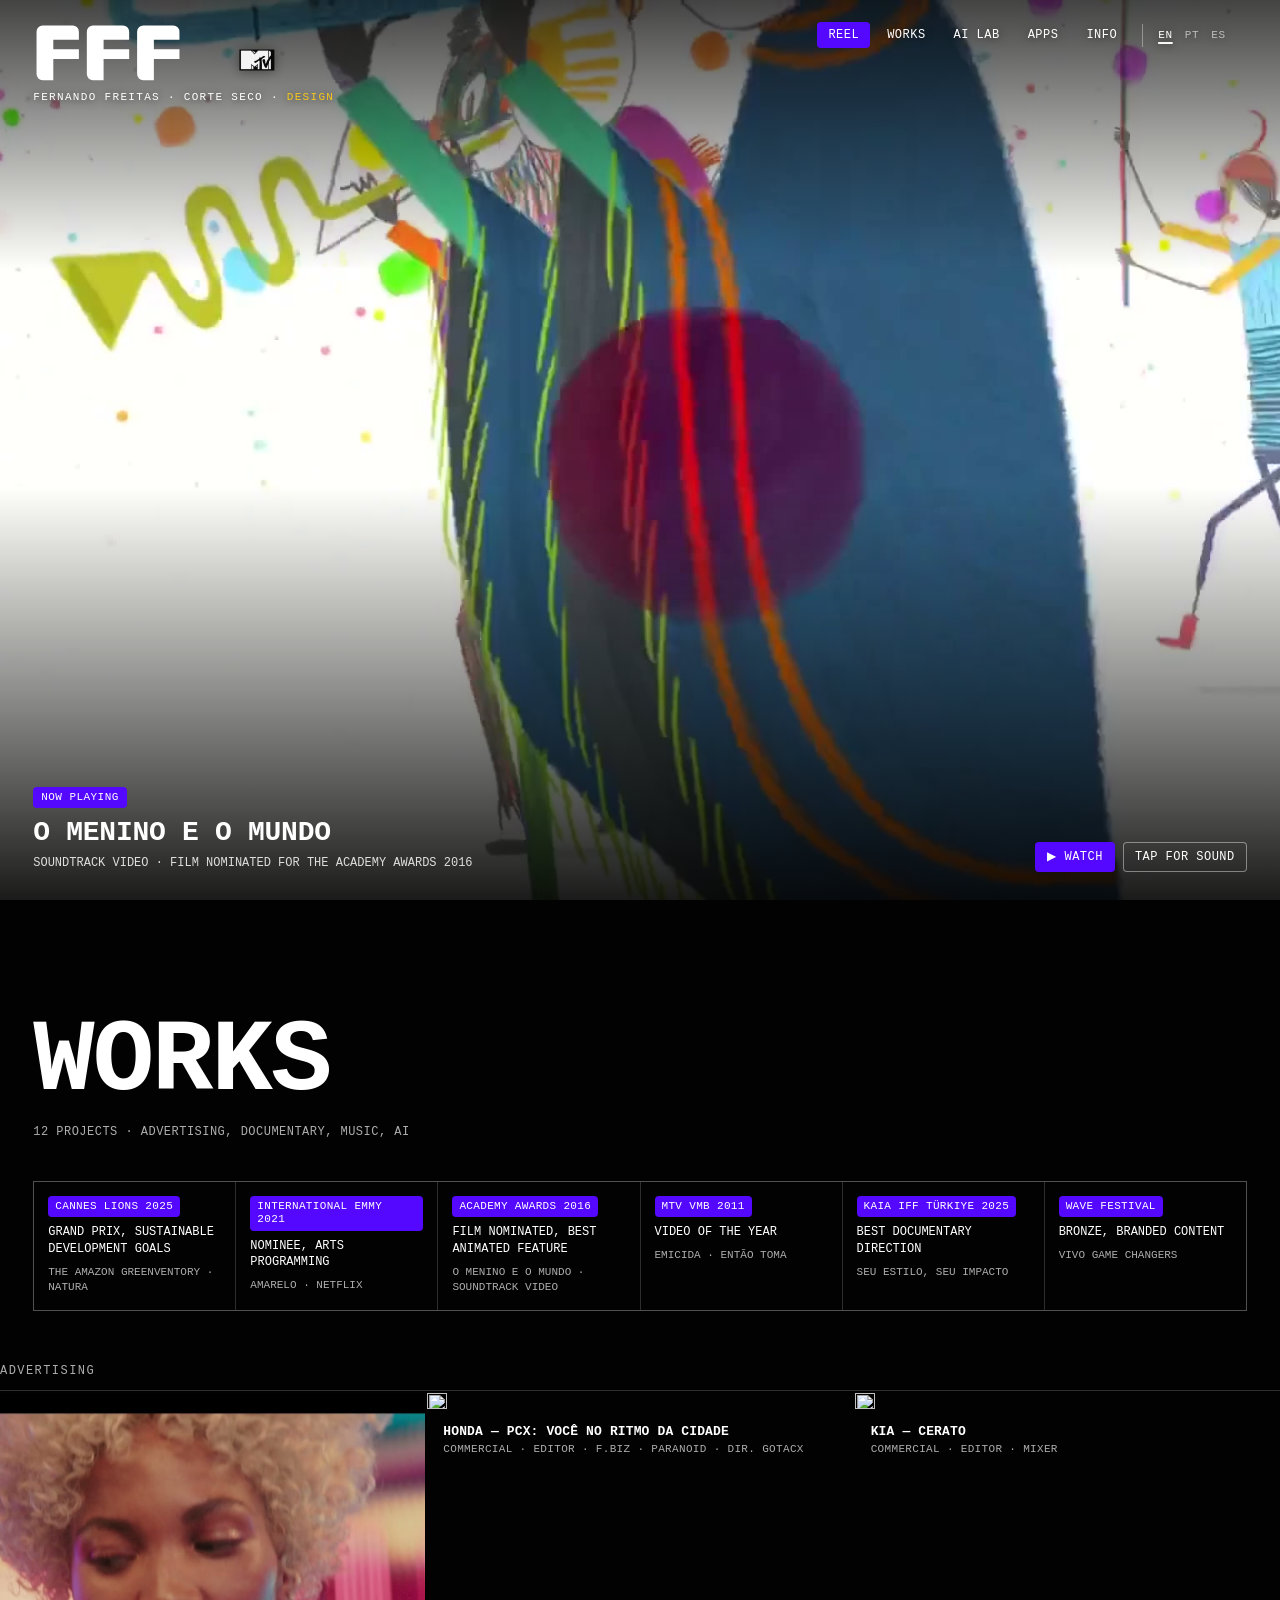
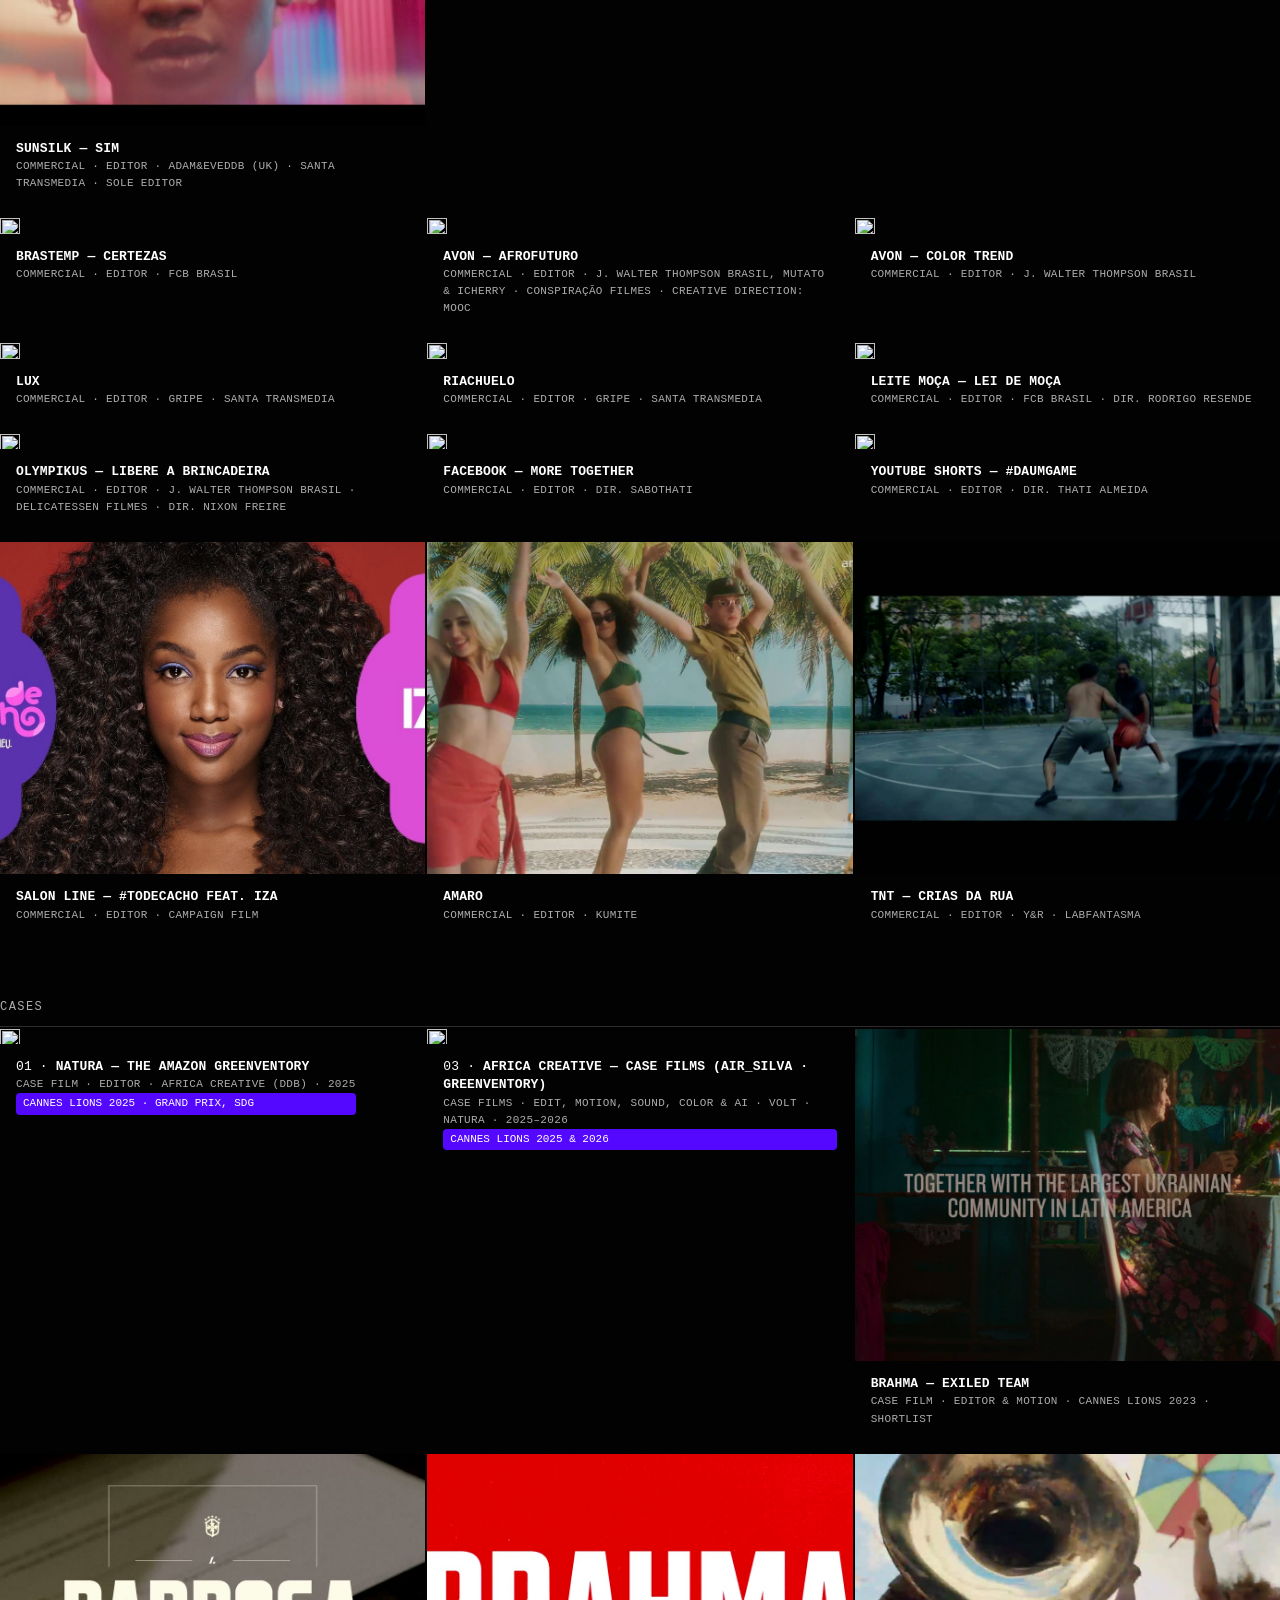
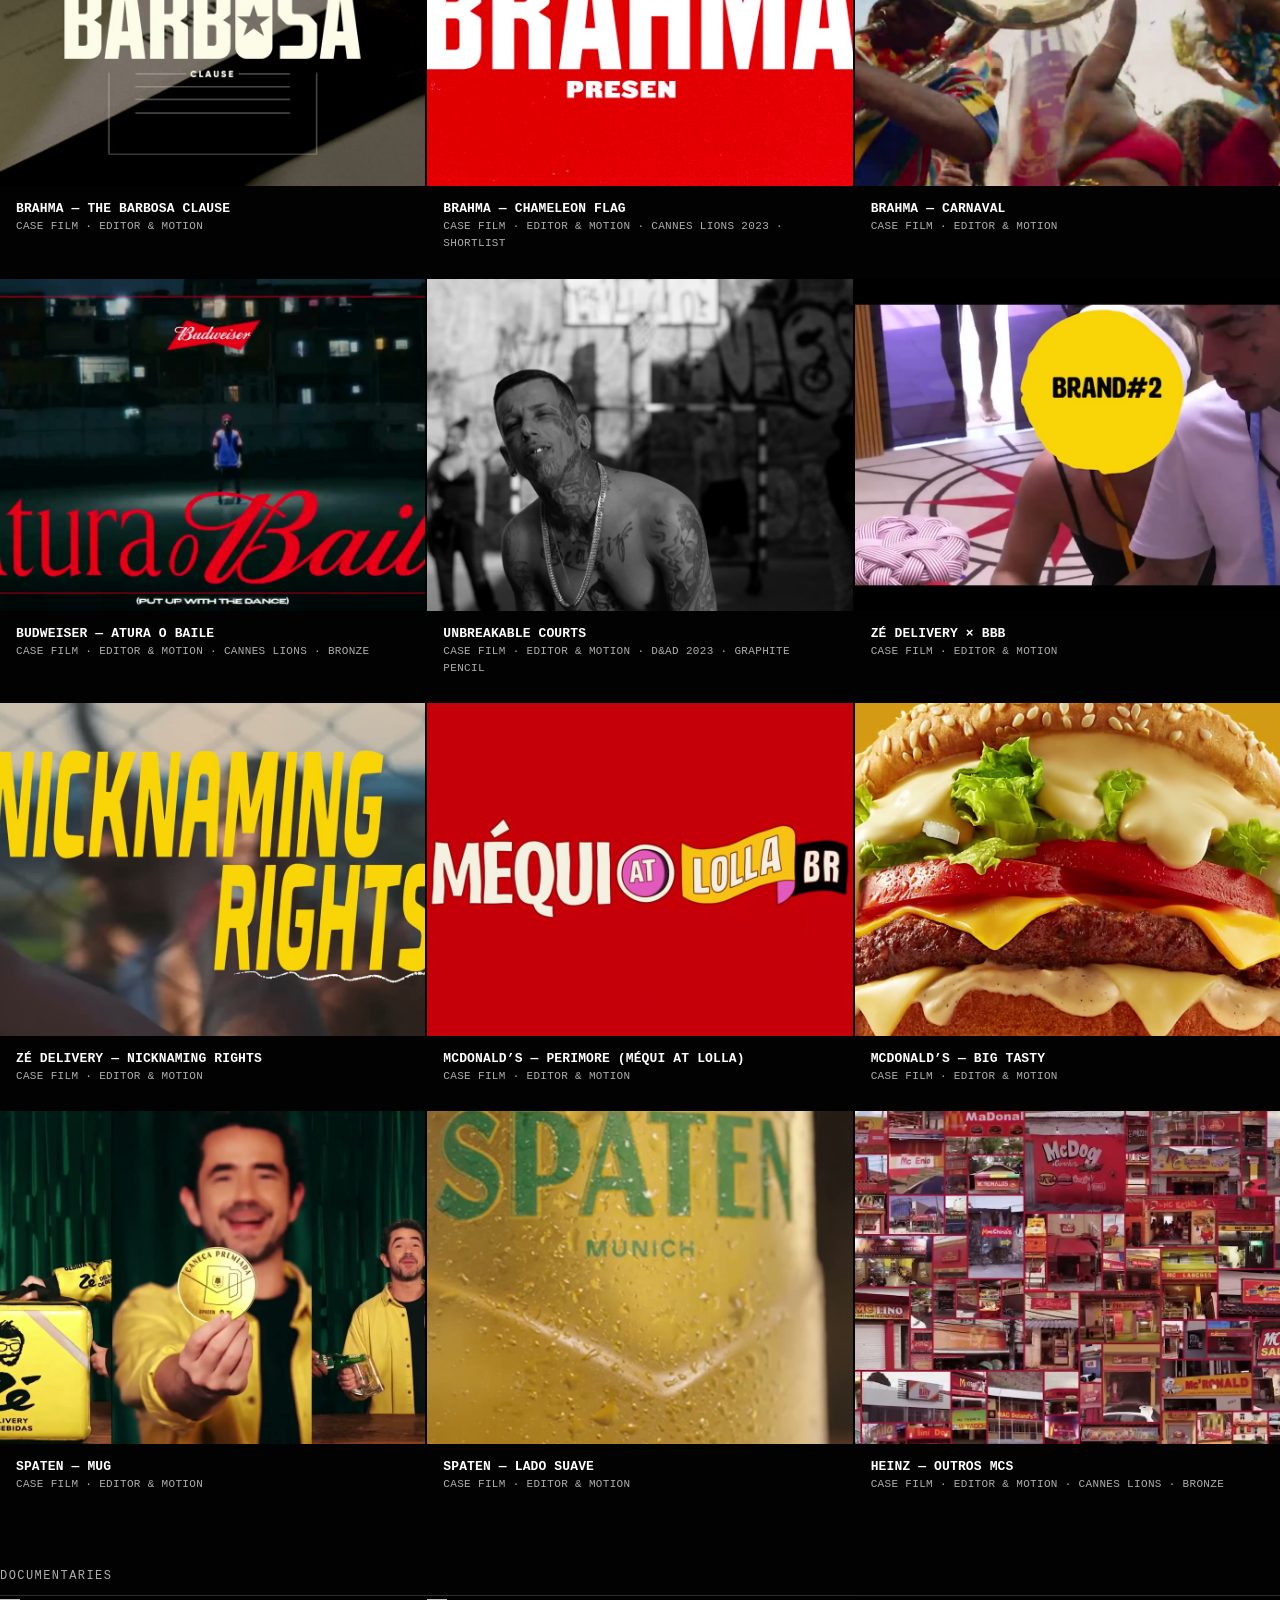
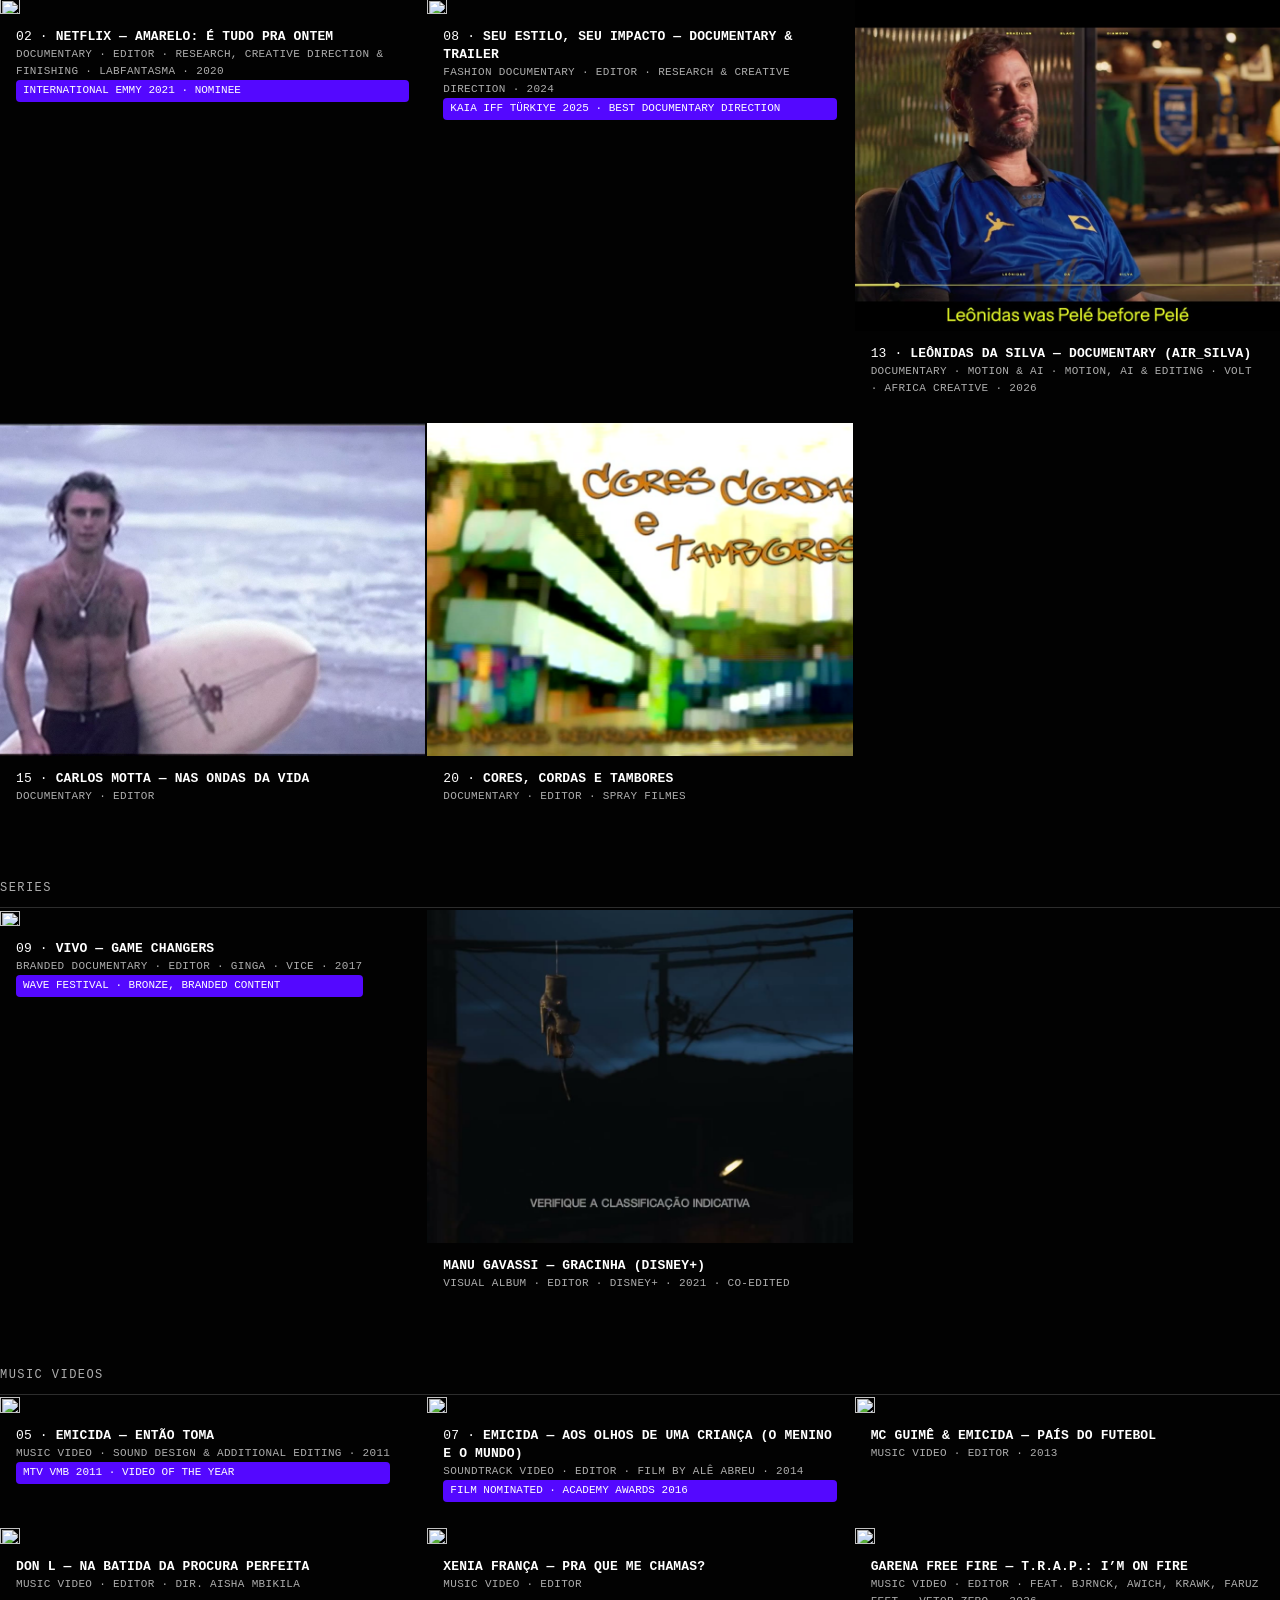
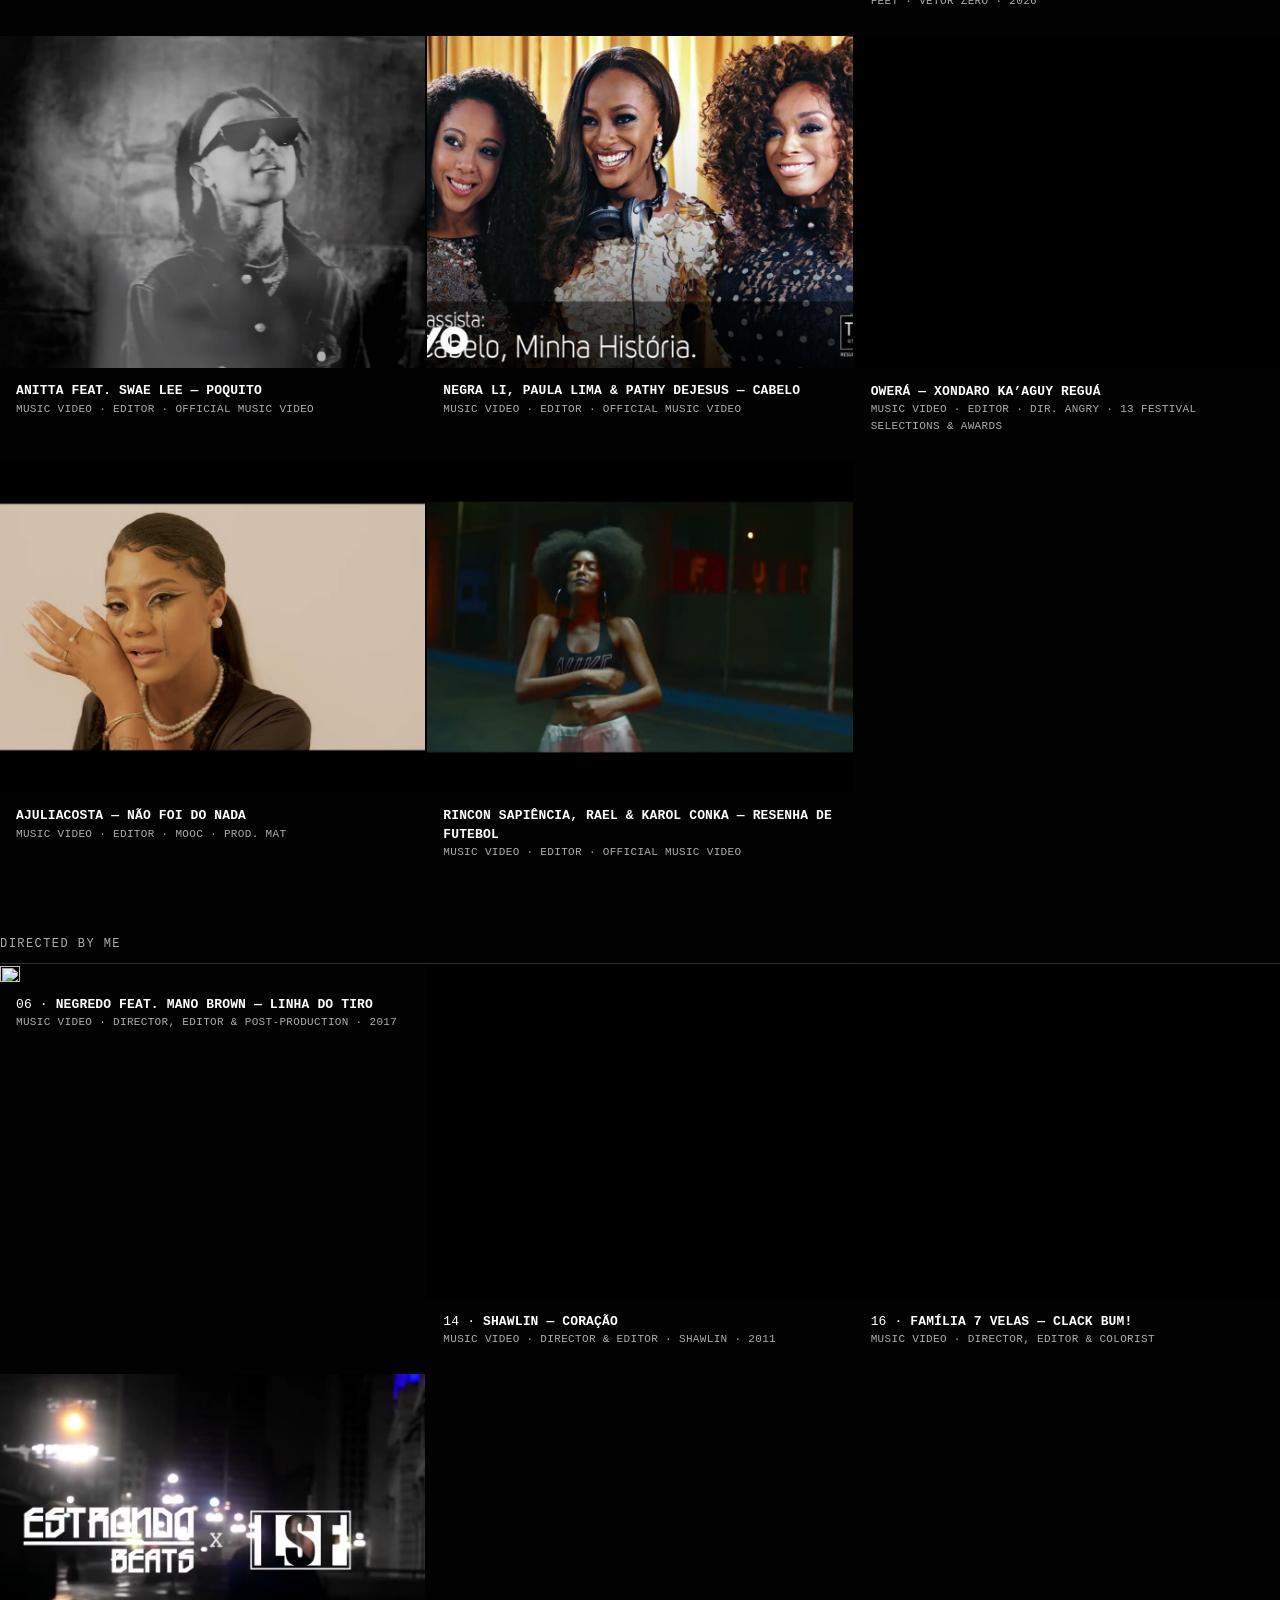
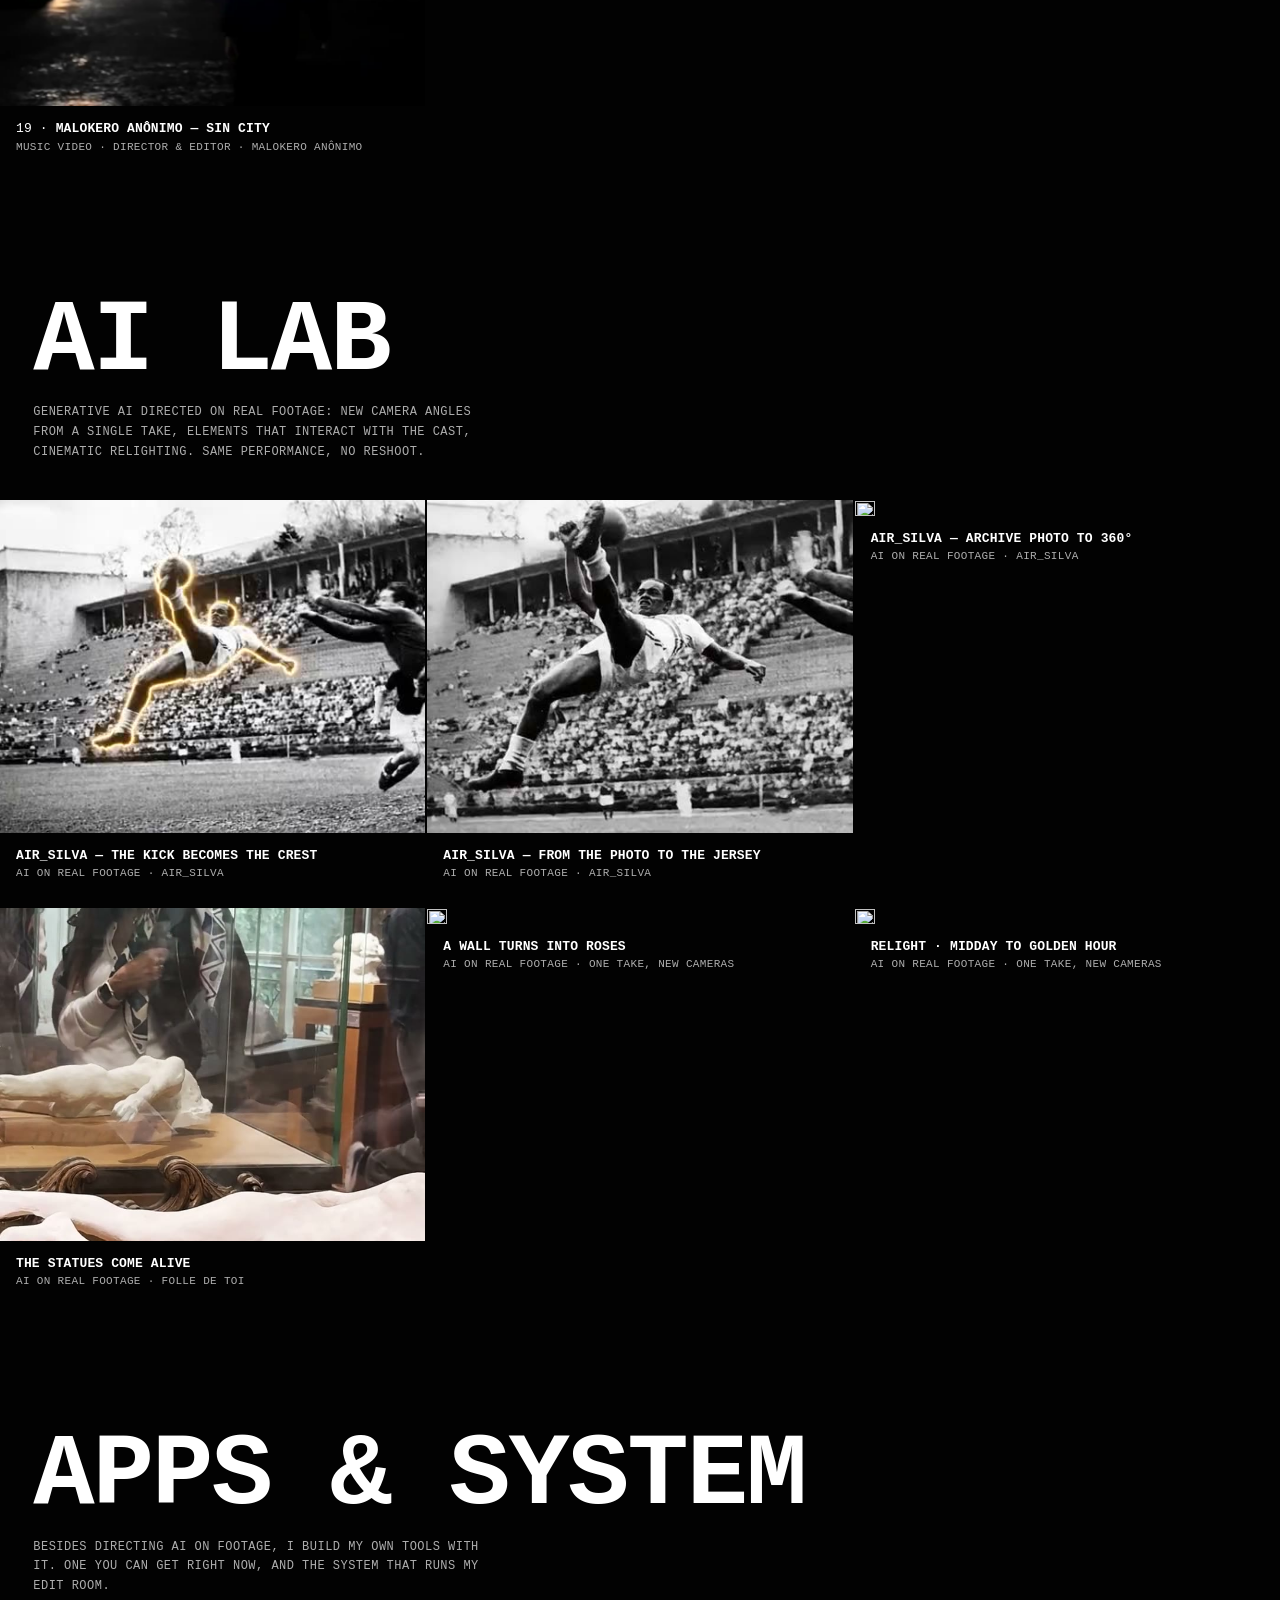
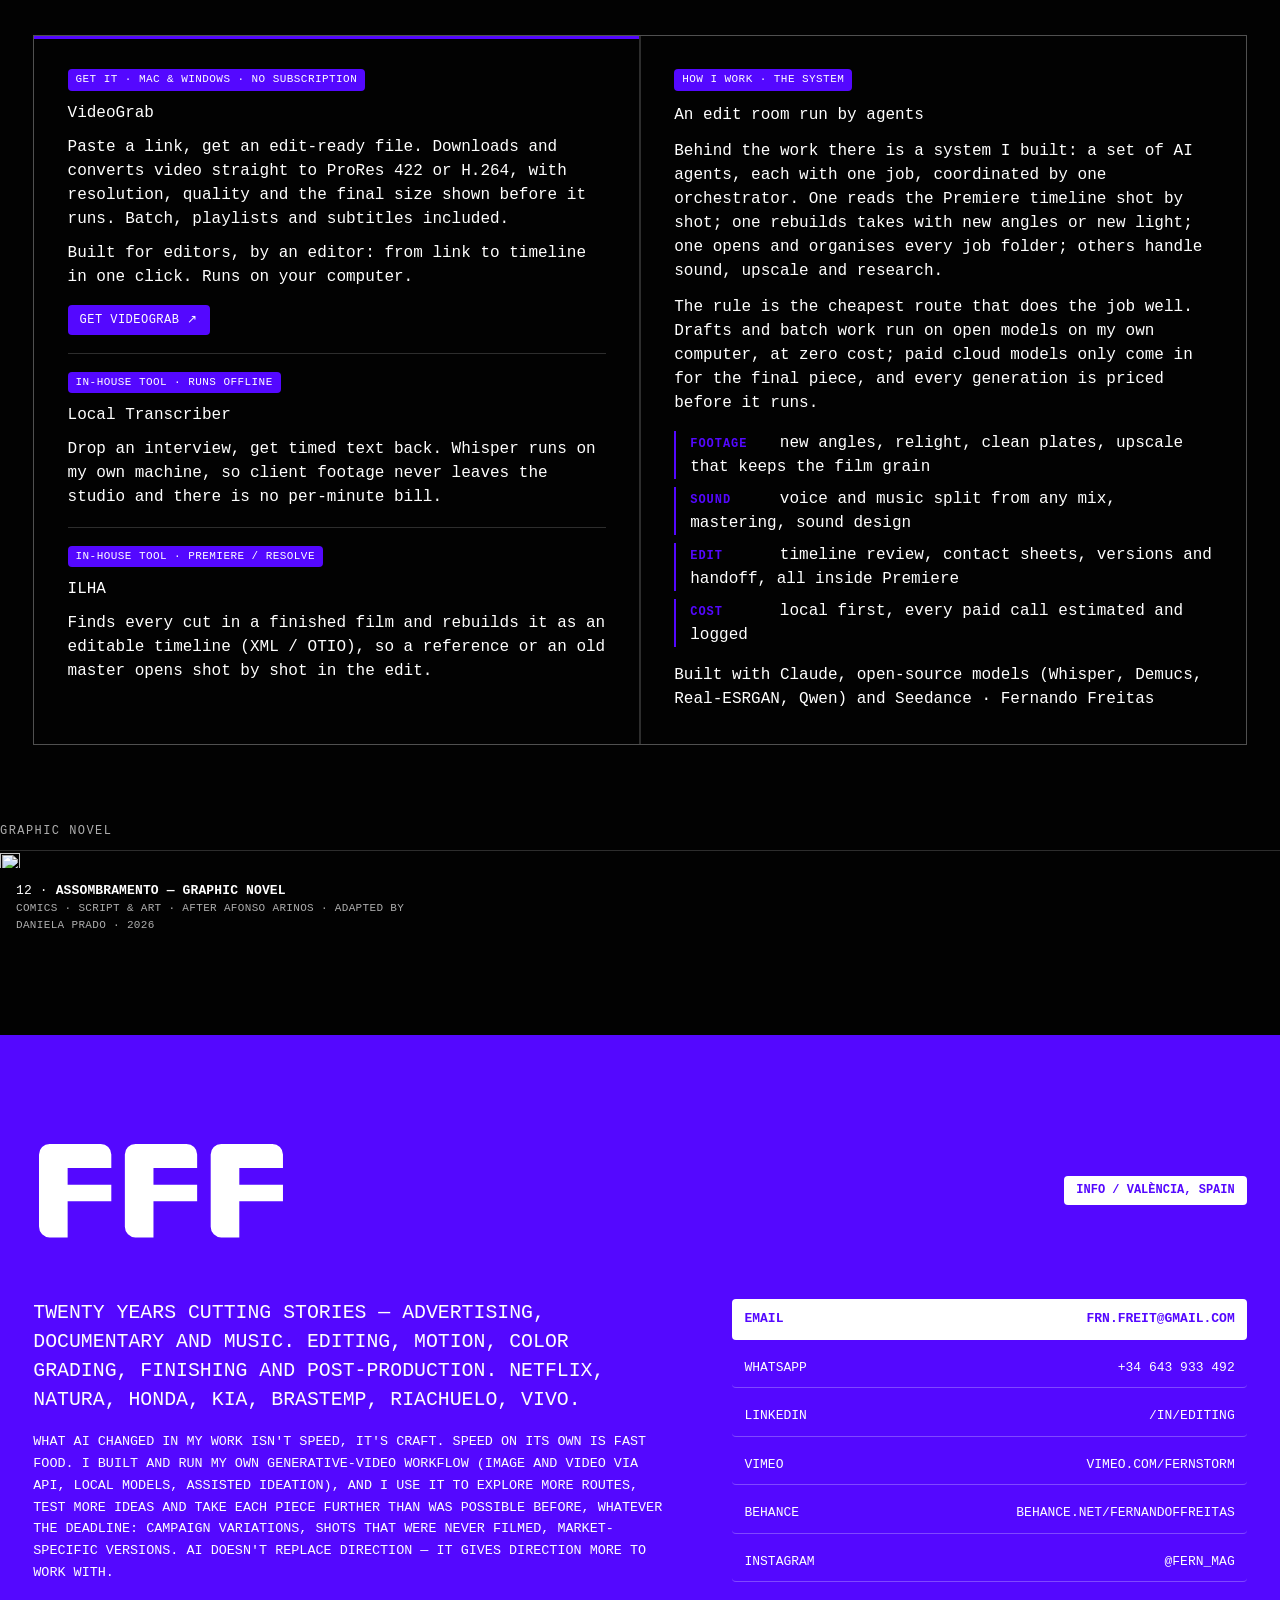
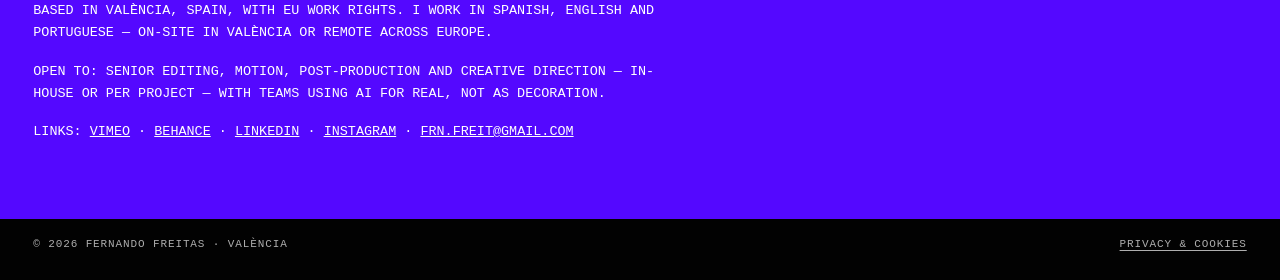
==== commit dcd57df3: "1121q: tira o case Sadia BRF Co-Authored-By: Claude Fable 5.2 <noreply@anthropic.com>" ====
--- a/index.html
+++ b/index.html
@@ -41,7 +41,7 @@
 <!-- Fontes pelo Bunny Fonts (UE, sem registro de visitante) no lugar do Google Fonts -->
 <link rel="preconnect" href="https://fonts.bunny.net">
 <link rel="stylesheet" href="https://fonts.bunny.net/css?family=big-shoulders-display:700,800|hanken-grotesk:400,500,600|space-mono:400,700&display=swap">
-<link rel="stylesheet" href="css/site.css?v=1121p">
+<link rel="stylesheet" href="css/site.css?v=1121q">
 </head>
 <body>
 <div class="intro" id="intro" aria-hidden="true">
@@ -143,7 +143,7 @@
       </span>
     </span>
   </a>
-  <div class="clients" role="img" aria-label="Brands, agencies and production companies I have worked with: Netflix, Coca-Cola, Wieden+Kennedy, NIKE, Itaú, Almapbbdo, Disney, Honda, FCB, Google, VIVO, McDonald's, Africa Creative, Heineken, Youtube, adam&amp;eveDDB, Globo, Stella Artois, Y&amp;R, Natura, Prime Video, KIA, VML, Facebook, Brastemp, MTV, J. Walter Thompson, Red Bull, Spaten, Galeria, Mitsubishi, Instagram, Estadão, GUT, JEEP, Leite Moça, Delicatessen Filmes, Olympikus, Sunsilk, YourMama, Telefonica, AVON, VICE, Ifood, Conspiração Filmes, TIM, SKOL, F.biz, LUX, Riachuelo, Paranoid, C&amp;A, TNT, Mixer, Renner, Free Fire, Vetor Zero, Trident, Santa Transmedia, Pernambucanas, Ginga, Salon Line, VOLT, Banco Original, Kondzilla, Amaro, Lab Fantasma, Casa de Clipes, Corazon Filmes, Sentimental Filme, Liquor, Trator Filmes, Ambev, Mercedes-Benz, Heinz, Mercado Livre, O Boticário, BRF, O2 Filmes, Caipe, K9 Films, Capuri, Ladybird, Dia Estúdio, Killers, Sweat, Hogarth, Cine, Mynd, Michelob Ultra, Zé Delivery, Hungry Man, Peugeot, Universal Music, Anitta, MOOC, FLAGCX, Brahma, Budweiser, Sadia, TRESemmé, Converse, F/Nazca Saatchi &amp; Saatchi, Unilever, P&amp;G, TikTok, Spray Filmes"><div class="clients-slot"><img src="assets/logos/netflix.png?v=1121p" alt="" width="400" height="160" decoding="async" class="on"><img src="assets/logos/coca-cola.png?v=1121p" alt="" width="400" height="160" decoding="async"><img src="assets/logos/wk.png?v=1121p" alt="" width="400" height="160" decoding="async"><img src="assets/logos/nike.png?v=1121p" alt="" width="400" height="160" decoding="async"><img src="assets/logos/itau.png?v=1121p" alt="" width="400" height="160" decoding="async"><img src="assets/logos/almapbbdo.png?v=1121p" alt="" width="400" height="160" decoding="async"><img src="assets/logos/disney.png?v=1121p" alt="" width="400" height="160" decoding="async"><img src="assets/logos/honda.png?v=1121p" alt="" width="400" height="160" decoding="async"><img src="assets/logos/fcb.png?v=1121p" alt="" width="400" height="160" decoding="async"><img src="assets/logos/google.png?v=1121p" alt="" width="400" height="160" decoding="async"><img src="assets/logos/vivo.png?v=1121p" alt="" width="400" height="160" decoding="async"><img src="assets/logos/mcdonalds.png?v=1121p" alt="" width="400" height="160" decoding="async"><img src="assets/logos/africa-creative.png?v=1121p" alt="" width="400" height="160" decoding="async"><img src="assets/logos/heineken.png?v=1121p" alt="" width="400" height="160" decoding="async"><img src="assets/logos/youtube.png?v=1121p" alt="" width="400" height="160" decoding="async"><img src="assets/logos/adameve.png?v=1121p" alt="" width="400" height="160" decoding="async"><img src="assets/logos/globo.png?v=1121p" alt="" width="400" height="160" decoding="async"><img src="assets/logos/stella.png?v=1121p" alt="" width="400" height="160" decoding="async"><img src="assets/logos/yr.png?v=1121p" alt="" width="400" height="160" decoding="async"><img src="assets/logos/natura.png?v=1121p" alt="" width="400" height="160" decoding="async"><img src="assets/logos/prime.png?v=1121p" alt="" width="400" height="160" decoding="async"><img src="assets/logos/kia.png?v=1121p" alt="" width="400" height="160" decoding="async"><img src="assets/logos/vml.png?v=1121p" alt="" width="400" height="160" decoding="async"><img src="assets/logos/facebook.png?v=1121p" alt="" width="400" height="160" decoding="async"><img src="assets/logos/brastemp.png?v=1121p" alt="" width="400" height="160" decoding="async"><img src="assets/logos/mtv.png?v=1121p" alt="" width="400" height="160" decoding="async"><img src="assets/logos/jwt.png?v=1121p" alt="" width="400" height="160" decoding="async"><img src="assets/logos/redbull.png?v=1121p" alt="" width="400" height="160" decoding="async"><img src="assets/logos/spaten.png?v=1121p" alt="" width="400" height="160" decoding="async"><img src="assets/logos/galeria.png?v=1121p" alt="" width="400" height="160" decoding="async"><img src="assets/logos/mitsubishi.png?v=1121p" alt="" width="400" height="160" decoding="async"><img src="assets/logos/instagram.png?v=1121p" alt="" width="400" height="160" decoding="async"><img src="assets/logos/estadao.png?v=1121p" alt="" width="400" height="160" decoding="async"><img src="assets/logos/gut.png?v=1121p" alt="" width="400" height="160" decoding="async"><img src="assets/logos/jeep.png?v=1121p" alt="" width="400" height="160" decoding="async"><img src="assets/logos/leite-moca.png?v=1121p" alt="" width="400" height="160" decoding="async"><img src="assets/logos/delicatessen.png?v=1121p" alt="" width="400" height="160" decoding="async"><img src="assets/logos/olympikus.png?v=1121p" alt="" width="400" height="160" decoding="async"><img src="assets/logos/sunsilk.png?v=1121p" alt="" width="400" height="160" decoding="async"><img src="assets/logos/yourmama.png?v=1121p" alt="" width="400" height="160" decoding="async"><img src="assets/logos/telefonica.png?v=1121p" alt="" width="400" height="160" decoding="async"><img src="assets/logos/avon.png?v=1121p" alt="" width="400" height="160" decoding="async"><img src="assets/logos/vice.png?v=1121p" alt="" width="400" height="160" decoding="async"><img src="assets/logos/ifood.png?v=1121p" alt="" width="400" height="160" decoding="async"><img src="assets/logos/conspiracao.png?v=1121p" alt="" width="400" height="160" decoding="async"><img src="assets/logos/tim.png?v=1121p" alt="" width="400" height="160" decoding="async"><img src="assets/logos/skol.png?v=1121p" alt="" width="400" height="160" decoding="async"><img src="assets/logos/fbiz.png?v=1121p" alt="" width="400" height="160" decoding="async"><img src="assets/logos/lux.png?v=1121p" alt="" width="400" height="160" decoding="async"><img src="assets/logos/riachuelo.png?v=1121p" alt="" width="400" height="160" decoding="async"><img src="assets/logos/paranoid.png?v=1121p" alt="" width="400" height="160" decoding="async"><img src="assets/logos/cea.png?v=1121p" alt="" width="400" height="160" decoding="async"><img src="assets/logos/tnt.png?v=1121p" alt="" width="400" height="160" decoding="async"><img src="assets/logos/mixer.png?v=1121p" alt="" width="400" height="160" decoding="async"><img src="assets/logos/renner.png?v=1121p" alt="" width="400" height="160" decoding="async"><img src="assets/logos/freefire.png?v=1121p" alt="" width="400" height="160" decoding="async"><img src="assets/logos/vetorzero.png?v=1121p" alt="" width="400" height="160" decoding="async"><img src="assets/logos/trident.png?v=1121p" alt="" width="400" height="160" decoding="async"><img src="assets/logos/santa.png?v=1121p" alt="" width="400" height="160" decoding="async"><img src="assets/logos/pernambucanas.png?v=1121p" alt="" width="400" height="160" decoding="async"><img src="assets/logos/ginga.png?v=1121p" alt="" width="400" height="160" decoding="async"><img src="assets/logos/salonline.png?v=1121p" alt="" width="400" height="160" decoding="async"><img src="assets/logos/volt.png?v=1121p" alt="" width="400" height="160" decoding="async"><img src="assets/logos/original.png?v=1121p" alt="" width="400" height="160" decoding="async"><img src="assets/logos/kondzilla.png?v=1121p" alt="" width="400" height="160" decoding="async"><img src="assets/logos/amaro.png?v=1121p" alt="" width="400" height="160" decoding="async"><img src="assets/logos/labfantasma.png?v=1121p" alt="" width="400" height="160" decoding="async"><img src="assets/logos/casa-de-clipes.png?v=1121p" alt="" width="400" height="160" decoding="async"><img src="assets/logos/corazon.png?v=1121p" alt="" width="400" height="160" decoding="async"><img src="assets/logos/sentimental.png?v=1121p" alt="" width="400" height="160" decoding="async"><img src="assets/logos/liquor.png?v=1121p" alt="" width="400" height="160" decoding="async"><img src="assets/logos/trator.png?v=1121p" alt="" width="400" height="160" decoding="async"><img src="assets/logos/ambev.png?v=1121p" alt="" width="400" height="160" decoding="async"><img src="assets/logos/mercedes.png?v=1121p" alt="" width="400" height="160" decoding="async"><img src="assets/logos/heinz.png?v=1121p" alt="" width="400" height="160" decoding="async"><img src="assets/logos/mercadolivre.png?v=1121p" alt="" width="400" height="160" decoding="async"><img src="assets/logos/boticario.png?v=1121p" alt="" width="400" height="160" decoding="async"><img src="assets/logos/brf.png?v=1121p" alt="" width="400" height="160" decoding="async"><img src="assets/logos/o2filmes.png?v=1121p" alt="" width="400" height="160" decoding="async"><img src="assets/logos/caipe.png?v=1121p" alt="" width="400" height="160" decoding="async"><img src="assets/logos/k9films.png?v=1121p" alt="" width="400" height="160" decoding="async"><img src="assets/logos/capuri.png?v=1121p" alt="" width="400" height="160" decoding="async"><img src="assets/logos/ladybird.png?v=1121p" alt="" width="400" height="160" decoding="async"><img src="assets/logos/diaestudio.png?v=1121p" alt="" width="400" height="160" decoding="async"><img src="assets/logos/killers.png?v=1121p" alt="" width="400" height="160" decoding="async"><img src="assets/logos/sweat.png?v=1121p" alt="" width="400" height="160" decoding="async"><img src="assets/logos/hogarth.png?v=1121p" alt="" width="400" height="160" decoding="async"><img src="assets/logos/cine.png?v=1121p" alt="" width="400" height="160" decoding="async"><img src="assets/logos/mynd.png?v=1121p" alt="" width="400" height="160" decoding="async"><img src="assets/logos/michelob.png?v=1121p" alt="" width="400" height="160" decoding="async"><img src="assets/logos/zedelivery.png?v=1121p" alt="" width="400" height="160" decoding="async"><img src="assets/logos/hungryman.png?v=1121p" alt="" width="400" height="160" decoding="async"><img src="assets/logos/peugeot.png?v=1121p" alt="" width="400" height="160" decoding="async"><img src="assets/logos/universalmusic.png?v=1121p" alt="" width="400" height="160" decoding="async"><img src="assets/logos/anitta.png?v=1121p" alt="" width="400" height="160" decoding="async"><img src="assets/logos/mooc.png?v=1121p" alt="" width="400" height="160" decoding="async"><img src="assets/logos/flagcx.png?v=1121p" alt="" width="400" height="160" decoding="async"><img src="assets/logos/brahma.png?v=1121p" alt="" width="400" height="160" decoding="async"><img src="assets/logos/budweiser.png?v=1121p" alt="" width="400" height="160" decoding="async"><img src="assets/logos/sadia.png?v=1121p" alt="" width="400" height="160" decoding="async"><img src="assets/logos/tresemme.png?v=1121p" alt="" width="400" height="160" decoding="async"><img src="assets/logos/converse.png?v=1121p" alt="" width="400" height="160" decoding="async"><img src="assets/logos/fnazca.png?v=1121p" alt="" width="400" height="160" decoding="async"><img src="assets/logos/unilever.png?v=1121p" alt="" width="400" height="160" decoding="async"><img src="assets/logos/pg.png?v=1121p" alt="" width="400" height="160" decoding="async"><img src="assets/logos/tiktok.png?v=1121p" alt="" width="400" height="160" decoding="async"><img src="assets/logos/sprayfilmes.png?v=1121p" alt="" width="400" height="160" decoding="async"></div></div>
+  <div class="clients" role="img" aria-label="Brands, agencies and production companies I have worked with: Netflix, Coca-Cola, Wieden+Kennedy, NIKE, Itaú, Almapbbdo, Disney, Honda, FCB, Google, VIVO, McDonald's, Africa Creative, Heineken, Youtube, adam&amp;eveDDB, Globo, Stella Artois, Y&amp;R, Natura, Prime Video, KIA, VML, Facebook, Brastemp, MTV, J. Walter Thompson, Red Bull, Spaten, Galeria, Mitsubishi, Instagram, Estadão, GUT, JEEP, Leite Moça, Delicatessen Filmes, Olympikus, Sunsilk, YourMama, Telefonica, AVON, VICE, Ifood, Conspiração Filmes, TIM, SKOL, F.biz, LUX, Riachuelo, Paranoid, C&amp;A, TNT, Mixer, Renner, Free Fire, Vetor Zero, Trident, Santa Transmedia, Pernambucanas, Ginga, Salon Line, VOLT, Banco Original, Kondzilla, Amaro, Lab Fantasma, Casa de Clipes, Corazon Filmes, Sentimental Filme, Liquor, Trator Filmes, Ambev, Mercedes-Benz, Heinz, Mercado Livre, O Boticário, BRF, O2 Filmes, Caipe, K9 Films, Capuri, Ladybird, Dia Estúdio, Killers, Sweat, Hogarth, Cine, Mynd, Michelob Ultra, Zé Delivery, Hungry Man, Peugeot, Universal Music, Anitta, MOOC, FLAGCX, Brahma, Budweiser, Sadia, TRESemmé, Converse, F/Nazca Saatchi &amp; Saatchi, Unilever, P&amp;G, TikTok, Spray Filmes"><div class="clients-slot"><img src="assets/logos/netflix.png?v=1121q" alt="" width="400" height="160" decoding="async" class="on"><img src="assets/logos/coca-cola.png?v=1121q" alt="" width="400" height="160" decoding="async"><img src="assets/logos/wk.png?v=1121q" alt="" width="400" height="160" decoding="async"><img src="assets/logos/nike.png?v=1121q" alt="" width="400" height="160" decoding="async"><img src="assets/logos/itau.png?v=1121q" alt="" width="400" height="160" decoding="async"><img src="assets/logos/almapbbdo.png?v=1121q" alt="" width="400" height="160" decoding="async"><img src="assets/logos/disney.png?v=1121q" alt="" width="400" height="160" decoding="async"><img src="assets/logos/honda.png?v=1121q" alt="" width="400" height="160" decoding="async"><img src="assets/logos/fcb.png?v=1121q" alt="" width="400" height="160" decoding="async"><img src="assets/logos/google.png?v=1121q" alt="" width="400" height="160" decoding="async"><img src="assets/logos/vivo.png?v=1121q" alt="" width="400" height="160" decoding="async"><img src="assets/logos/mcdonalds.png?v=1121q" alt="" width="400" height="160" decoding="async"><img src="assets/logos/africa-creative.png?v=1121q" alt="" width="400" height="160" decoding="async"><img src="assets/logos/heineken.png?v=1121q" alt="" width="400" height="160" decoding="async"><img src="assets/logos/youtube.png?v=1121q" alt="" width="400" height="160" decoding="async"><img src="assets/logos/adameve.png?v=1121q" alt="" width="400" height="160" decoding="async"><img src="assets/logos/globo.png?v=1121q" alt="" width="400" height="160" decoding="async"><img src="assets/logos/stella.png?v=1121q" alt="" width="400" height="160" decoding="async"><img src="assets/logos/yr.png?v=1121q" alt="" width="400" height="160" decoding="async"><img src="assets/logos/natura.png?v=1121q" alt="" width="400" height="160" decoding="async"><img src="assets/logos/prime.png?v=1121q" alt="" width="400" height="160" decoding="async"><img src="assets/logos/kia.png?v=1121q" alt="" width="400" height="160" decoding="async"><img src="assets/logos/vml.png?v=1121q" alt="" width="400" height="160" decoding="async"><img src="assets/logos/facebook.png?v=1121q" alt="" width="400" height="160" decoding="async"><img src="assets/logos/brastemp.png?v=1121q" alt="" width="400" height="160" decoding="async"><img src="assets/logos/mtv.png?v=1121q" alt="" width="400" height="160" decoding="async"><img src="assets/logos/jwt.png?v=1121q" alt="" width="400" height="160" decoding="async"><img src="assets/logos/redbull.png?v=1121q" alt="" width="400" height="160" decoding="async"><img src="assets/logos/spaten.png?v=1121q" alt="" width="400" height="160" decoding="async"><img src="assets/logos/galeria.png?v=1121q" alt="" width="400" height="160" decoding="async"><img src="assets/logos/mitsubishi.png?v=1121q" alt="" width="400" height="160" decoding="async"><img src="assets/logos/instagram.png?v=1121q" alt="" width="400" height="160" decoding="async"><img src="assets/logos/estadao.png?v=1121q" alt="" width="400" height="160" decoding="async"><img src="assets/logos/gut.png?v=1121q" alt="" width="400" height="160" decoding="async"><img src="assets/logos/jeep.png?v=1121q" alt="" width="400" height="160" decoding="async"><img src="assets/logos/leite-moca.png?v=1121q" alt="" width="400" height="160" decoding="async"><img src="assets/logos/delicatessen.png?v=1121q" alt="" width="400" height="160" decoding="async"><img src="assets/logos/olympikus.png?v=1121q" alt="" width="400" height="160" decoding="async"><img src="assets/logos/sunsilk.png?v=1121q" alt="" width="400" height="160" decoding="async"><img src="assets/logos/yourmama.png?v=1121q" alt="" width="400" height="160" decoding="async"><img src="assets/logos/telefonica.png?v=1121q" alt="" width="400" height="160" decoding="async"><img src="assets/logos/avon.png?v=1121q" alt="" width="400" height="160" decoding="async"><img src="assets/logos/vice.png?v=1121q" alt="" width="400" height="160" decoding="async"><img src="assets/logos/ifood.png?v=1121q" alt="" width="400" height="160" decoding="async"><img src="assets/logos/conspiracao.png?v=1121q" alt="" width="400" height="160" decoding="async"><img src="assets/logos/tim.png?v=1121q" alt="" width="400" height="160" decoding="async"><img src="assets/logos/skol.png?v=1121q" alt="" width="400" height="160" decoding="async"><img src="assets/logos/fbiz.png?v=1121q" alt="" width="400" height="160" decoding="async"><img src="assets/logos/lux.png?v=1121q" alt="" width="400" height="160" decoding="async"><img src="assets/logos/riachuelo.png?v=1121q" alt="" width="400" height="160" decoding="async"><img src="assets/logos/paranoid.png?v=1121q" alt="" width="400" height="160" decoding="async"><img src="assets/logos/cea.png?v=1121q" alt="" width="400" height="160" decoding="async"><img src="assets/logos/tnt.png?v=1121q" alt="" width="400" height="160" decoding="async"><img src="assets/logos/mixer.png?v=1121q" alt="" width="400" height="160" decoding="async"><img src="assets/logos/renner.png?v=1121q" alt="" width="400" height="160" decoding="async"><img src="assets/logos/freefire.png?v=1121q" alt="" width="400" height="160" decoding="async"><img src="assets/logos/vetorzero.png?v=1121q" alt="" width="400" height="160" decoding="async"><img src="assets/logos/trident.png?v=1121q" alt="" width="400" height="160" decoding="async"><img src="assets/logos/santa.png?v=1121q" alt="" width="400" height="160" decoding="async"><img src="assets/logos/pernambucanas.png?v=1121q" alt="" width="400" height="160" decoding="async"><img src="assets/logos/ginga.png?v=1121q" alt="" width="400" height="160" decoding="async"><img src="assets/logos/salonline.png?v=1121q" alt="" width="400" height="160" decoding="async"><img src="assets/logos/volt.png?v=1121q" alt="" width="400" height="160" decoding="async"><img src="assets/logos/original.png?v=1121q" alt="" width="400" height="160" decoding="async"><img src="assets/logos/kondzilla.png?v=1121q" alt="" width="400" height="160" decoding="async"><img src="assets/logos/amaro.png?v=1121q" alt="" width="400" height="160" decoding="async"><img src="assets/logos/labfantasma.png?v=1121q" alt="" width="400" height="160" decoding="async"><img src="assets/logos/casa-de-clipes.png?v=1121q" alt="" width="400" height="160" decoding="async"><img src="assets/logos/corazon.png?v=1121q" alt="" width="400" height="160" decoding="async"><img src="assets/logos/sentimental.png?v=1121q" alt="" width="400" height="160" decoding="async"><img src="assets/logos/liquor.png?v=1121q" alt="" width="400" height="160" decoding="async"><img src="assets/logos/trator.png?v=1121q" alt="" width="400" height="160" decoding="async"><img src="assets/logos/ambev.png?v=1121q" alt="" width="400" height="160" decoding="async"><img src="assets/logos/mercedes.png?v=1121q" alt="" width="400" height="160" decoding="async"><img src="assets/logos/heinz.png?v=1121q" alt="" width="400" height="160" decoding="async"><img src="assets/logos/mercadolivre.png?v=1121q" alt="" width="400" height="160" decoding="async"><img src="assets/logos/boticario.png?v=1121q" alt="" width="400" height="160" decoding="async"><img src="assets/logos/brf.png?v=1121q" alt="" width="400" height="160" decoding="async"><img src="assets/logos/o2filmes.png?v=1121q" alt="" width="400" height="160" decoding="async"><img src="assets/logos/caipe.png?v=1121q" alt="" width="400" height="160" decoding="async"><img src="assets/logos/k9films.png?v=1121q" alt="" width="400" height="160" decoding="async"><img src="assets/logos/capuri.png?v=1121q" alt="" width="400" height="160" decoding="async"><img src="assets/logos/ladybird.png?v=1121q" alt="" width="400" height="160" decoding="async"><img src="assets/logos/diaestudio.png?v=1121q" alt="" width="400" height="160" decoding="async"><img src="assets/logos/killers.png?v=1121q" alt="" width="400" height="160" decoding="async"><img src="assets/logos/sweat.png?v=1121q" alt="" width="400" height="160" decoding="async"><img src="assets/logos/hogarth.png?v=1121q" alt="" width="400" height="160" decoding="async"><img src="assets/logos/cine.png?v=1121q" alt="" width="400" height="160" decoding="async"><img src="assets/logos/mynd.png?v=1121q" alt="" width="400" height="160" decoding="async"><img src="assets/logos/michelob.png?v=1121q" alt="" width="400" height="160" decoding="async"><img src="assets/logos/zedelivery.png?v=1121q" alt="" width="400" height="160" decoding="async"><img src="assets/logos/hungryman.png?v=1121q" alt="" width="400" height="160" decoding="async"><img src="assets/logos/peugeot.png?v=1121q" alt="" width="400" height="160" decoding="async"><img src="assets/logos/universalmusic.png?v=1121q" alt="" width="400" height="160" decoding="async"><img src="assets/logos/anitta.png?v=1121q" alt="" width="400" height="160" decoding="async"><img src="assets/logos/mooc.png?v=1121q" alt="" width="400" height="160" decoding="async"><img src="assets/logos/flagcx.png?v=1121q" alt="" width="400" height="160" decoding="async"><img src="assets/logos/brahma.png?v=1121q" alt="" width="400" height="160" decoding="async"><img src="assets/logos/budweiser.png?v=1121q" alt="" width="400" height="160" decoding="async"><img src="assets/logos/sadia.png?v=1121q" alt="" width="400" height="160" decoding="async"><img src="assets/logos/tresemme.png?v=1121q" alt="" width="400" height="160" decoding="async"><img src="assets/logos/converse.png?v=1121q" alt="" width="400" height="160" decoding="async"><img src="assets/logos/fnazca.png?v=1121q" alt="" width="400" height="160" decoding="async"><img src="assets/logos/unilever.png?v=1121q" alt="" width="400" height="160" decoding="async"><img src="assets/logos/pg.png?v=1121q" alt="" width="400" height="160" decoding="async"><img src="assets/logos/tiktok.png?v=1121q" alt="" width="400" height="160" decoding="async"><img src="assets/logos/sprayfilmes.png?v=1121q" alt="" width="400" height="160" decoding="async"></div></div>
   <nav class="nav" aria-label="Sections">
     <a href="#reel">Reel</a>
     <a href="#works">Works</a>
@@ -351,9 +351,9 @@
 </svg>
 
 <script src="js/analytics.js?v=1119d" defer></script>
-<script src="js/data.js?v=1121p" defer></script>
-<script src="js/i18n.js?v=1121p" defer></script>
-<script src="js/site.js?v=1121p" defer></script>
-<script src="js/subs.js?v=1121p" defer></script>
+<script src="js/data.js?v=1121q" defer></script>
+<script src="js/i18n.js?v=1121q" defer></script>
+<script src="js/site.js?v=1121q" defer></script>
+<script src="js/subs.js?v=1121q" defer></script>
 </body>
 </html>
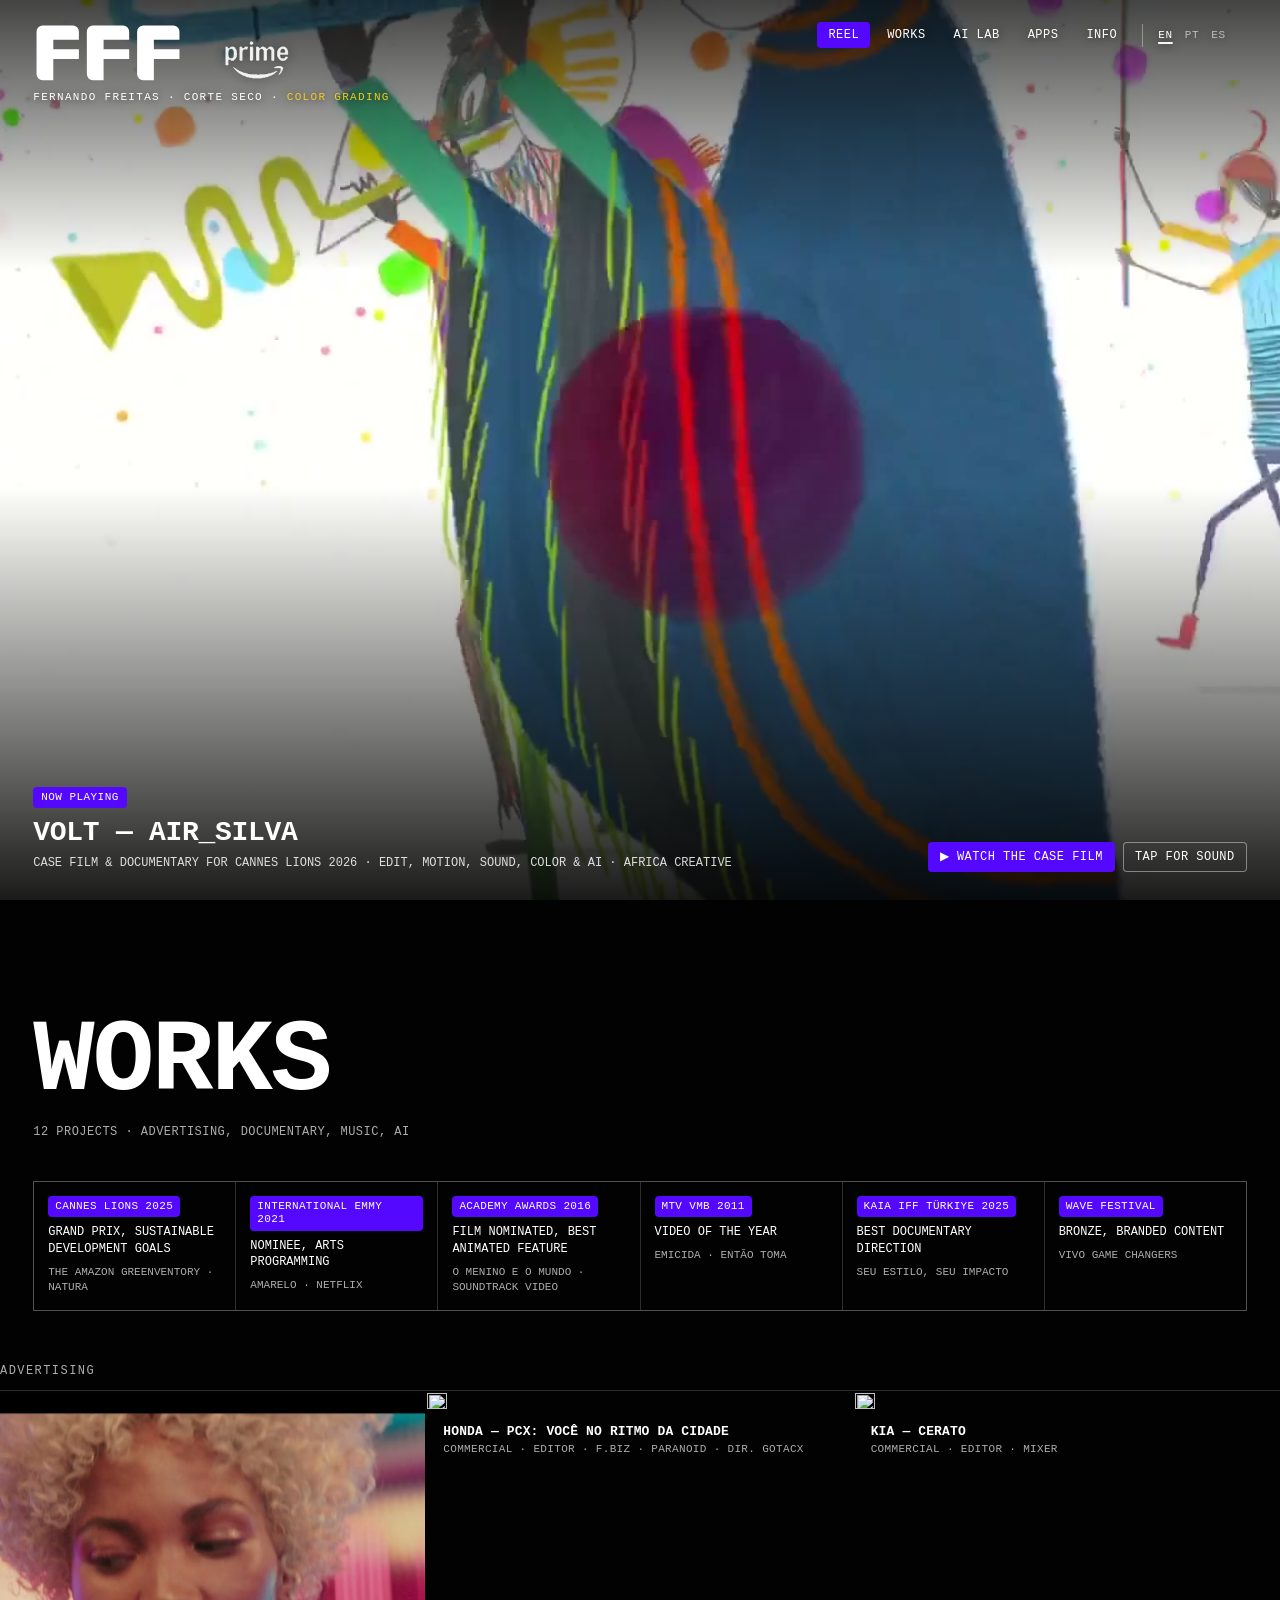
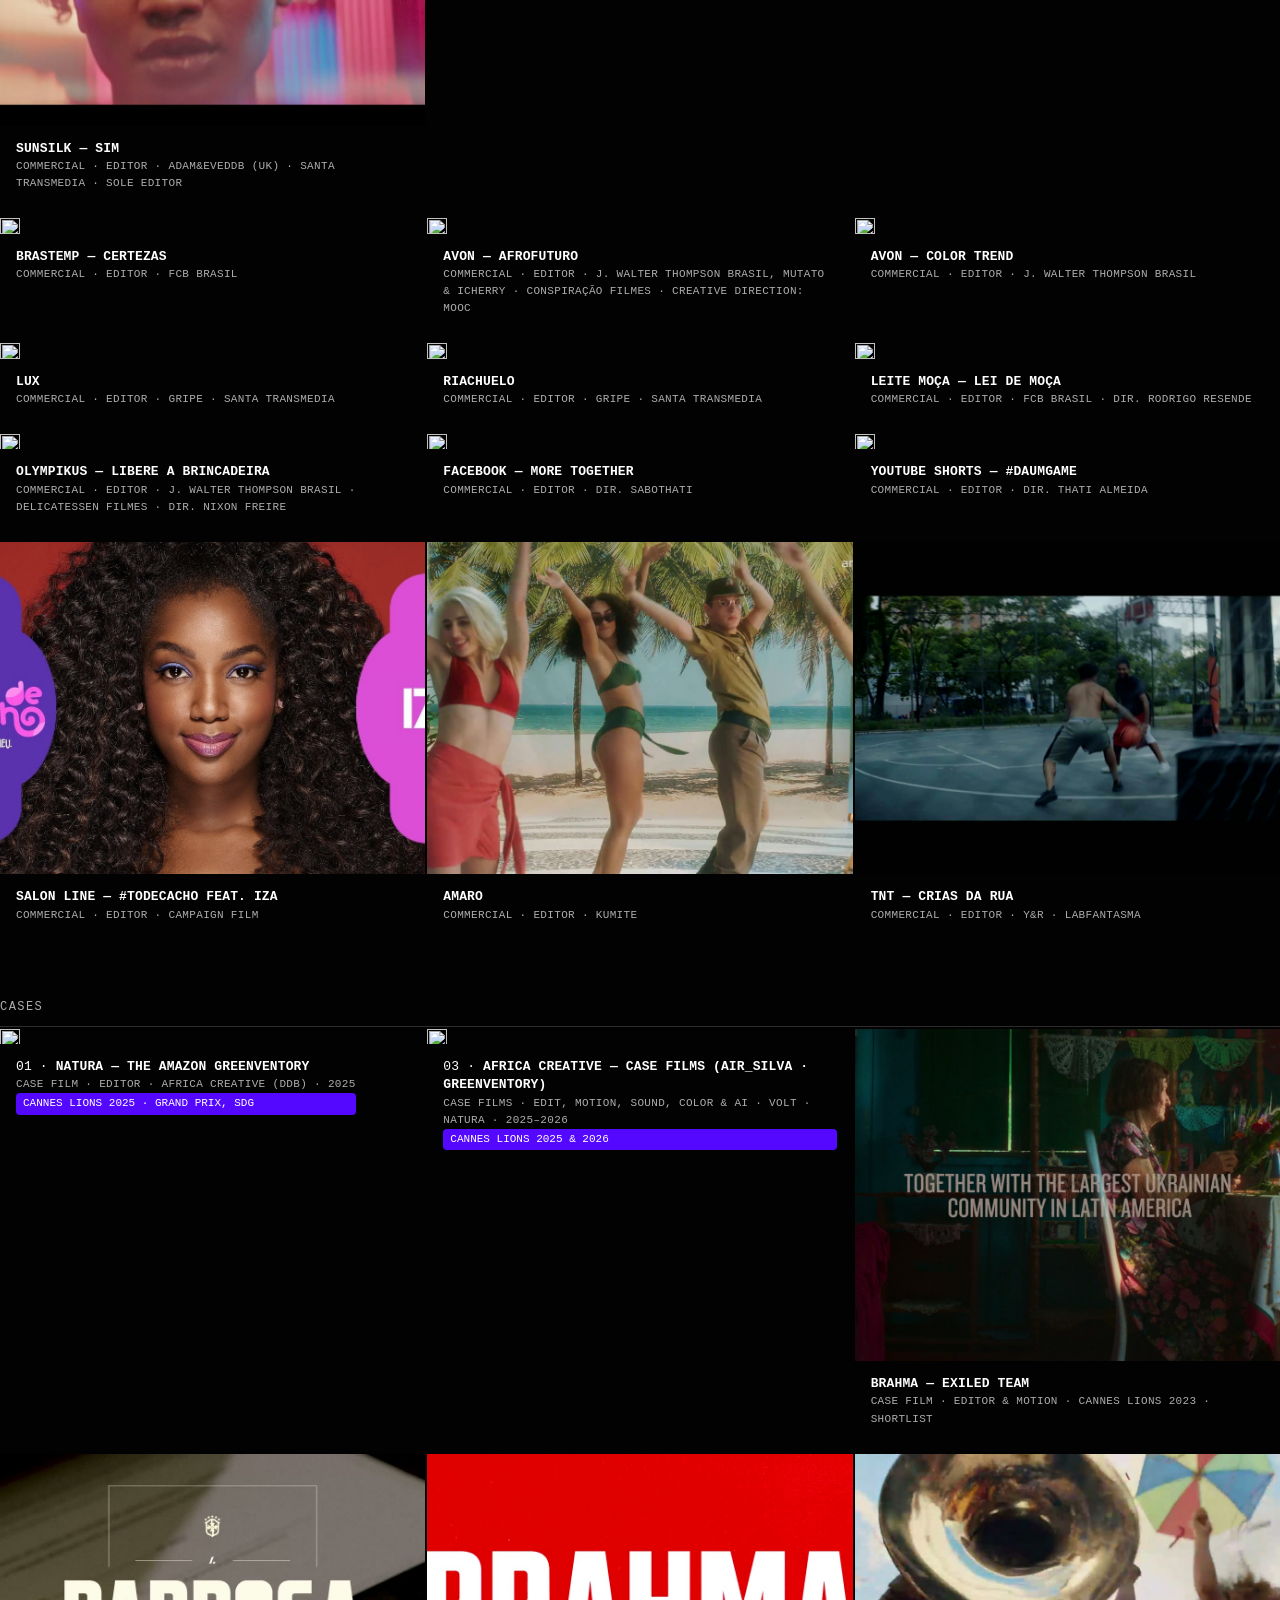
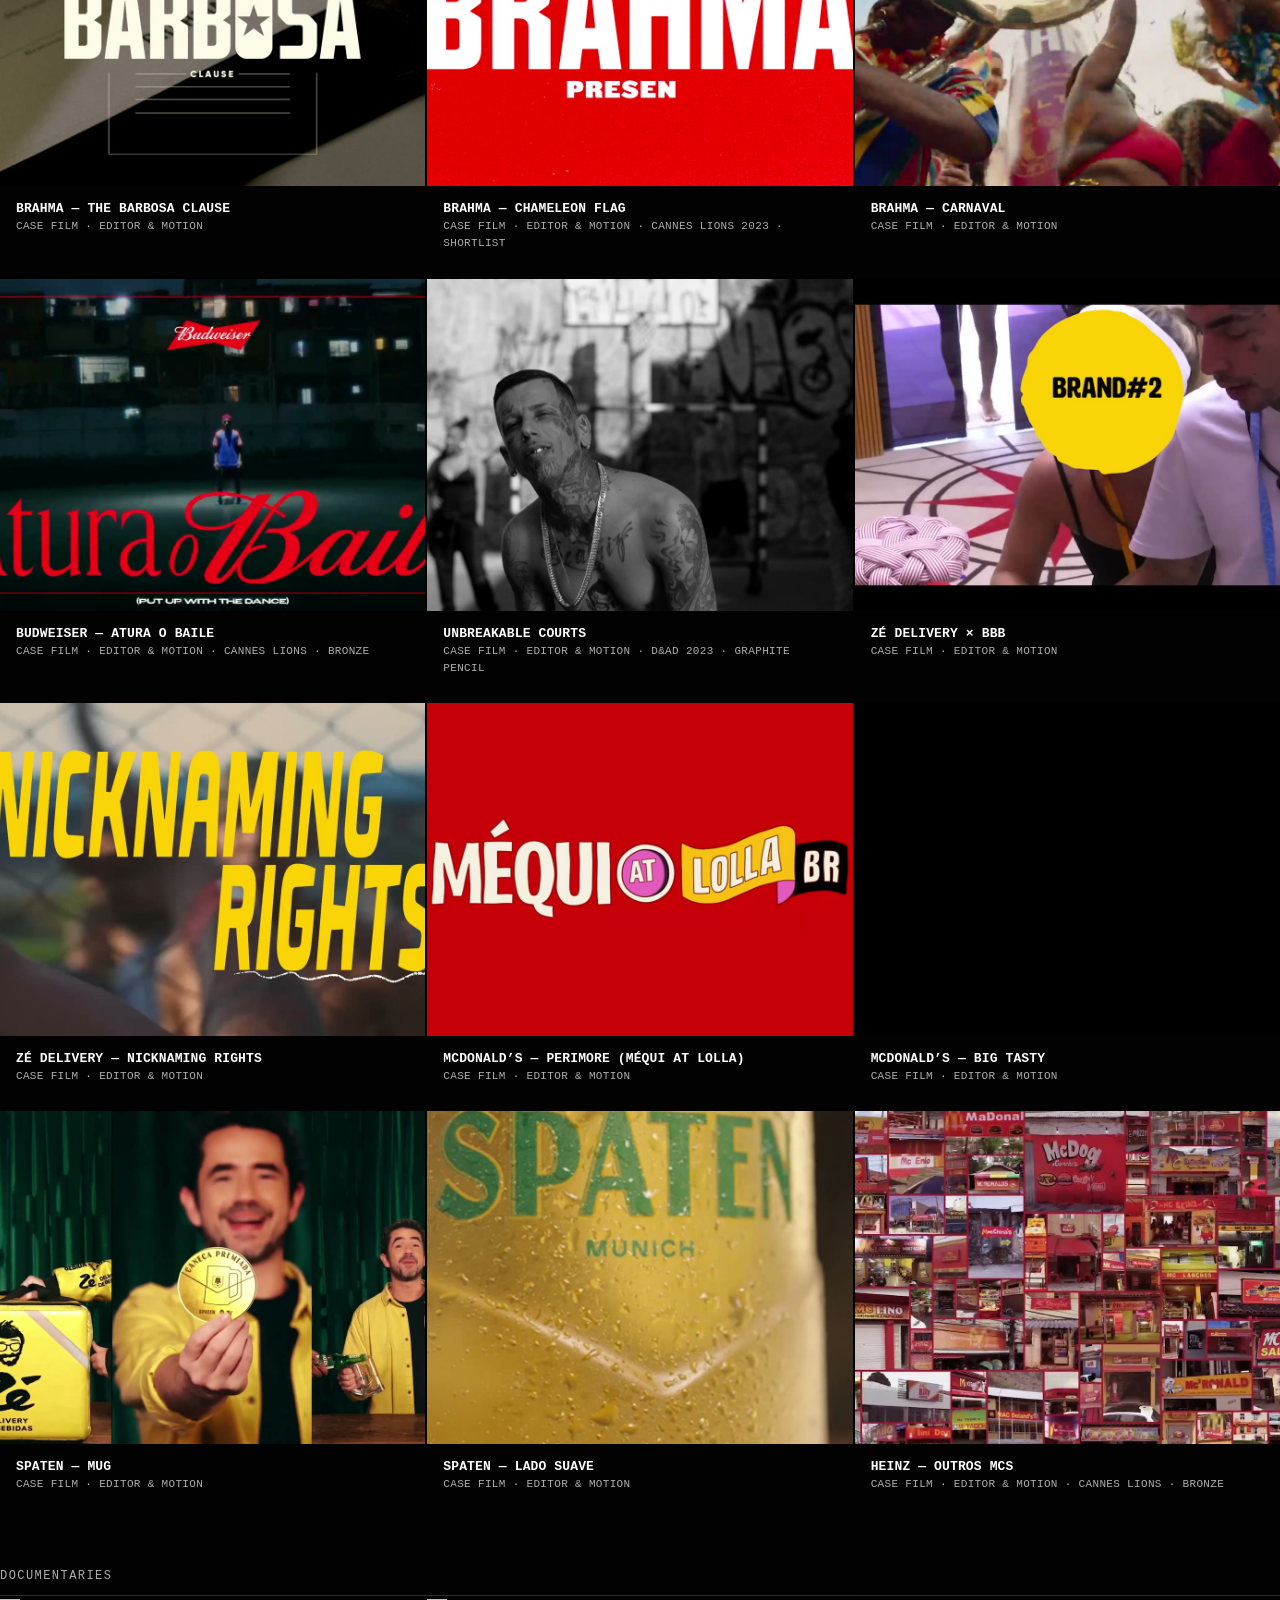
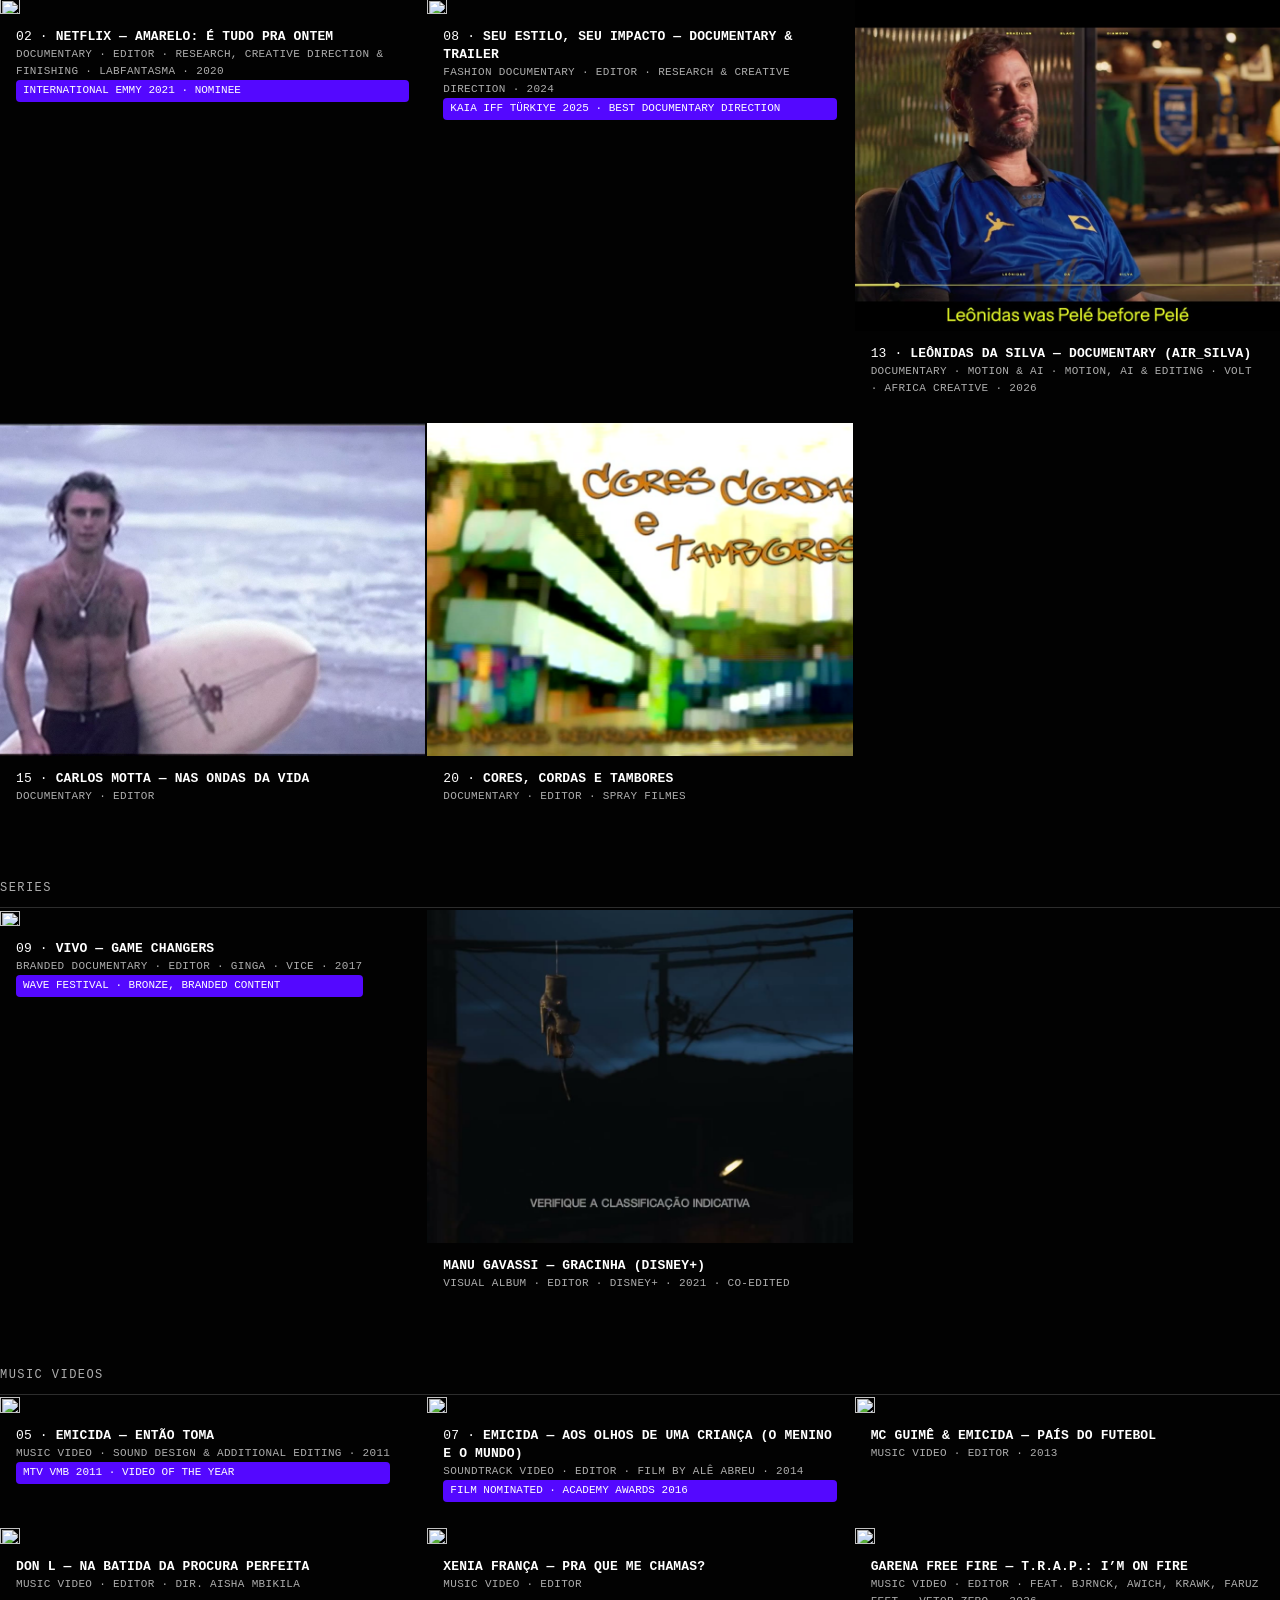
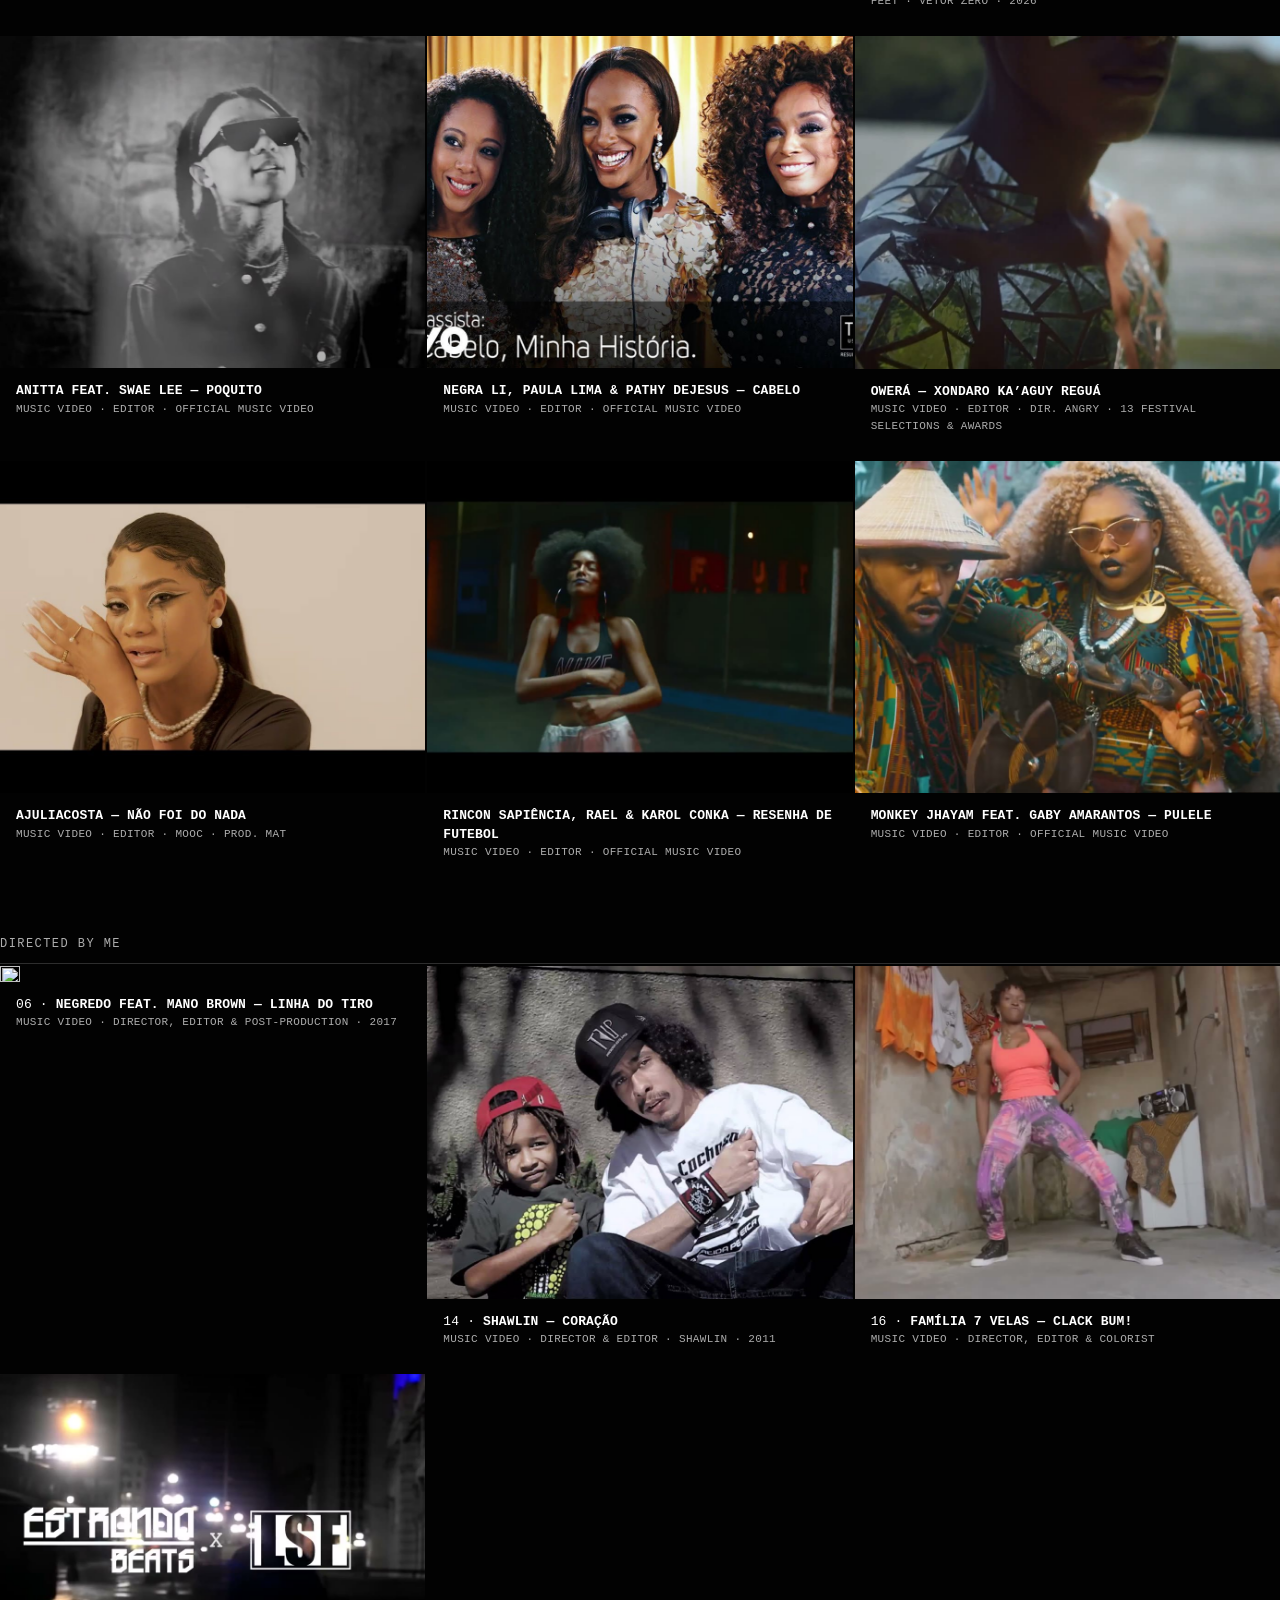
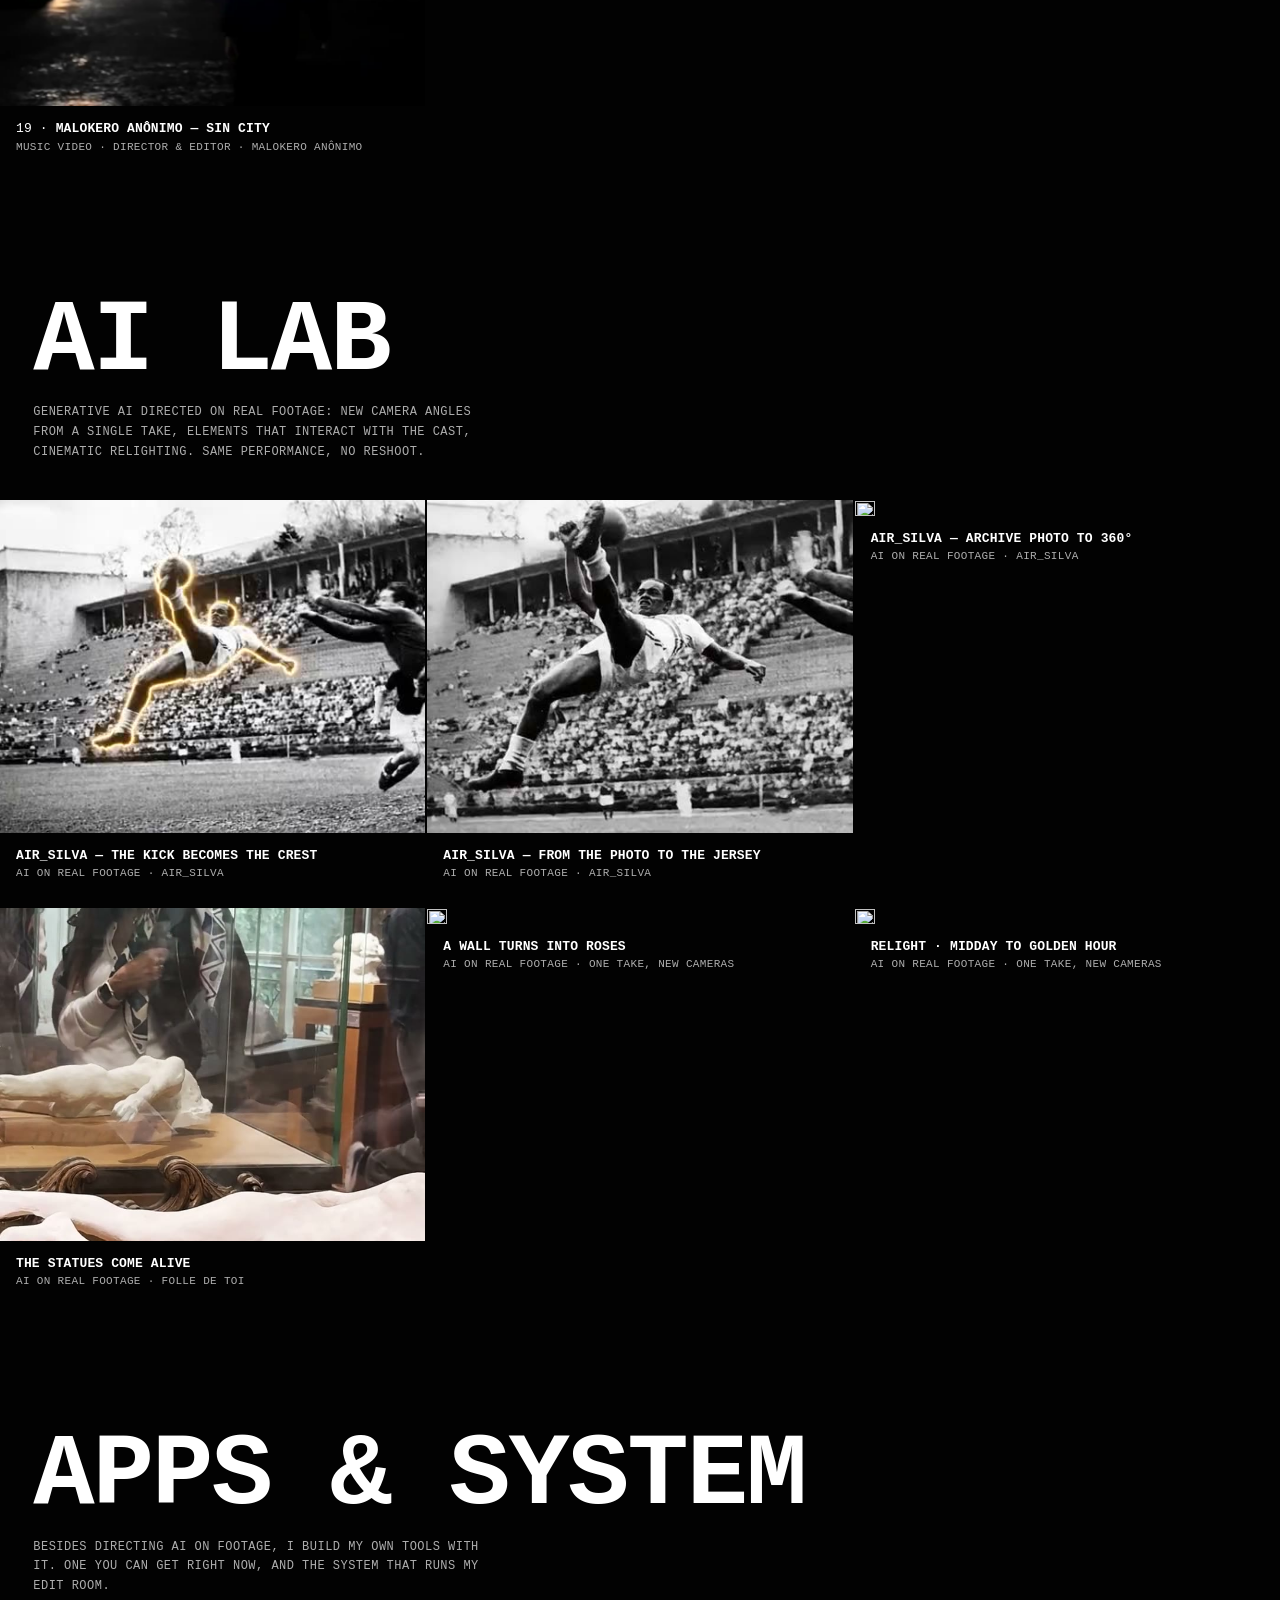
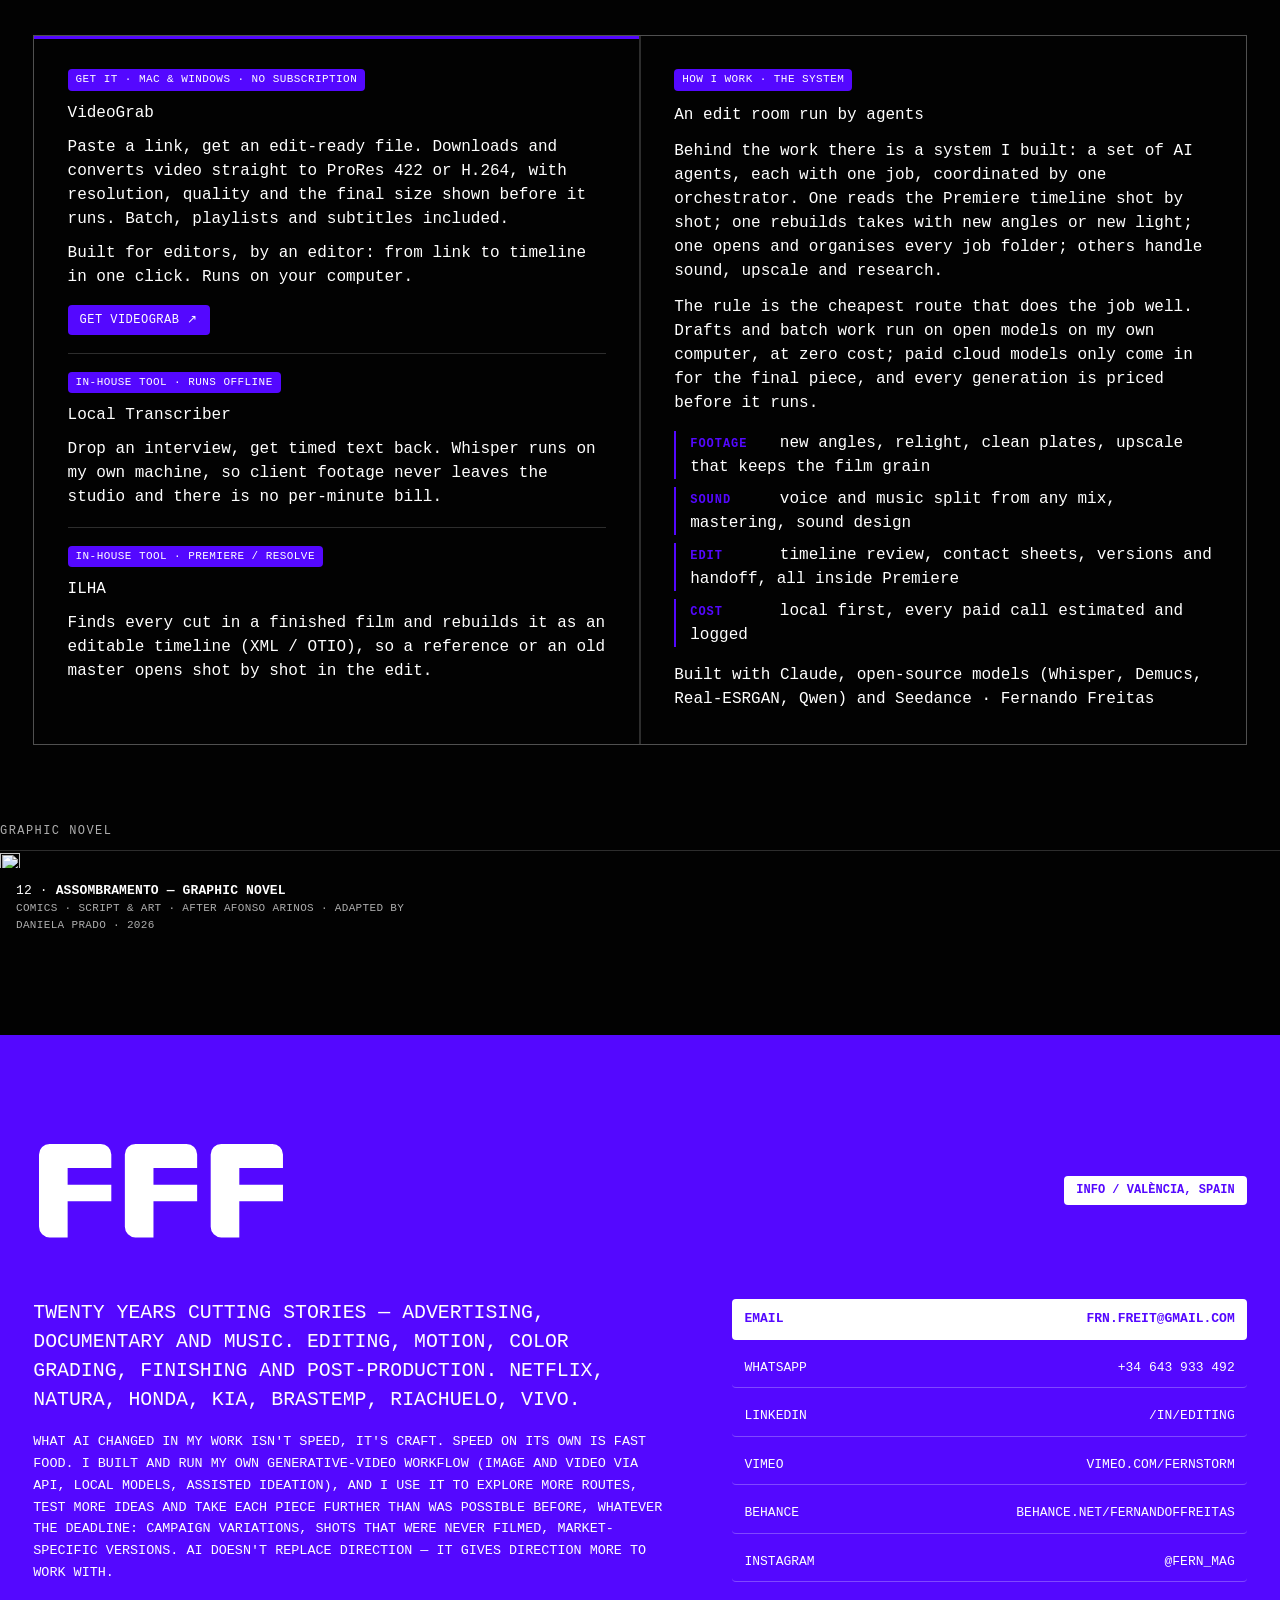
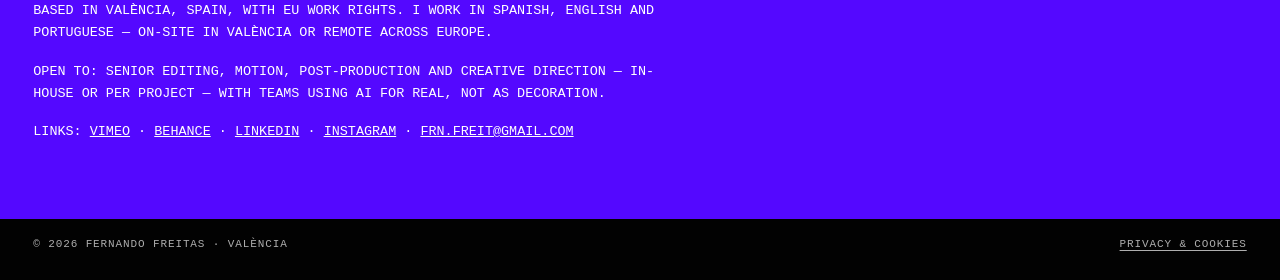
==== commit de07550d: "1121r: clipe Pulele em Clipes Co-Authored-By: Claude Fable 5.2 <noreply@anthropic.com>" ====
--- a/index.html
+++ b/index.html
@@ -41,7 +41,7 @@
 <!-- Fontes pelo Bunny Fonts (UE, sem registro de visitante) no lugar do Google Fonts -->
 <link rel="preconnect" href="https://fonts.bunny.net">
 <link rel="stylesheet" href="https://fonts.bunny.net/css?family=big-shoulders-display:700,800|hanken-grotesk:400,500,600|space-mono:400,700&display=swap">
-<link rel="stylesheet" href="css/site.css?v=1121q">
+<link rel="stylesheet" href="css/site.css?v=1121r">
 </head>
 <body>
 <div class="intro" id="intro" aria-hidden="true">
@@ -143,7 +143,7 @@
       </span>
     </span>
   </a>
-  <div class="clients" role="img" aria-label="Brands, agencies and production companies I have worked with: Netflix, Coca-Cola, Wieden+Kennedy, NIKE, Itaú, Almapbbdo, Disney, Honda, FCB, Google, VIVO, McDonald's, Africa Creative, Heineken, Youtube, adam&amp;eveDDB, Globo, Stella Artois, Y&amp;R, Natura, Prime Video, KIA, VML, Facebook, Brastemp, MTV, J. Walter Thompson, Red Bull, Spaten, Galeria, Mitsubishi, Instagram, Estadão, GUT, JEEP, Leite Moça, Delicatessen Filmes, Olympikus, Sunsilk, YourMama, Telefonica, AVON, VICE, Ifood, Conspiração Filmes, TIM, SKOL, F.biz, LUX, Riachuelo, Paranoid, C&amp;A, TNT, Mixer, Renner, Free Fire, Vetor Zero, Trident, Santa Transmedia, Pernambucanas, Ginga, Salon Line, VOLT, Banco Original, Kondzilla, Amaro, Lab Fantasma, Casa de Clipes, Corazon Filmes, Sentimental Filme, Liquor, Trator Filmes, Ambev, Mercedes-Benz, Heinz, Mercado Livre, O Boticário, BRF, O2 Filmes, Caipe, K9 Films, Capuri, Ladybird, Dia Estúdio, Killers, Sweat, Hogarth, Cine, Mynd, Michelob Ultra, Zé Delivery, Hungry Man, Peugeot, Universal Music, Anitta, MOOC, FLAGCX, Brahma, Budweiser, Sadia, TRESemmé, Converse, F/Nazca Saatchi &amp; Saatchi, Unilever, P&amp;G, TikTok, Spray Filmes"><div class="clients-slot"><img src="assets/logos/netflix.png?v=1121q" alt="" width="400" height="160" decoding="async" class="on"><img src="assets/logos/coca-cola.png?v=1121q" alt="" width="400" height="160" decoding="async"><img src="assets/logos/wk.png?v=1121q" alt="" width="400" height="160" decoding="async"><img src="assets/logos/nike.png?v=1121q" alt="" width="400" height="160" decoding="async"><img src="assets/logos/itau.png?v=1121q" alt="" width="400" height="160" decoding="async"><img src="assets/logos/almapbbdo.png?v=1121q" alt="" width="400" height="160" decoding="async"><img src="assets/logos/disney.png?v=1121q" alt="" width="400" height="160" decoding="async"><img src="assets/logos/honda.png?v=1121q" alt="" width="400" height="160" decoding="async"><img src="assets/logos/fcb.png?v=1121q" alt="" width="400" height="160" decoding="async"><img src="assets/logos/google.png?v=1121q" alt="" width="400" height="160" decoding="async"><img src="assets/logos/vivo.png?v=1121q" alt="" width="400" height="160" decoding="async"><img src="assets/logos/mcdonalds.png?v=1121q" alt="" width="400" height="160" decoding="async"><img src="assets/logos/africa-creative.png?v=1121q" alt="" width="400" height="160" decoding="async"><img src="assets/logos/heineken.png?v=1121q" alt="" width="400" height="160" decoding="async"><img src="assets/logos/youtube.png?v=1121q" alt="" width="400" height="160" decoding="async"><img src="assets/logos/adameve.png?v=1121q" alt="" width="400" height="160" decoding="async"><img src="assets/logos/globo.png?v=1121q" alt="" width="400" height="160" decoding="async"><img src="assets/logos/stella.png?v=1121q" alt="" width="400" height="160" decoding="async"><img src="assets/logos/yr.png?v=1121q" alt="" width="400" height="160" decoding="async"><img src="assets/logos/natura.png?v=1121q" alt="" width="400" height="160" decoding="async"><img src="assets/logos/prime.png?v=1121q" alt="" width="400" height="160" decoding="async"><img src="assets/logos/kia.png?v=1121q" alt="" width="400" height="160" decoding="async"><img src="assets/logos/vml.png?v=1121q" alt="" width="400" height="160" decoding="async"><img src="assets/logos/facebook.png?v=1121q" alt="" width="400" height="160" decoding="async"><img src="assets/logos/brastemp.png?v=1121q" alt="" width="400" height="160" decoding="async"><img src="assets/logos/mtv.png?v=1121q" alt="" width="400" height="160" decoding="async"><img src="assets/logos/jwt.png?v=1121q" alt="" width="400" height="160" decoding="async"><img src="assets/logos/redbull.png?v=1121q" alt="" width="400" height="160" decoding="async"><img src="assets/logos/spaten.png?v=1121q" alt="" width="400" height="160" decoding="async"><img src="assets/logos/galeria.png?v=1121q" alt="" width="400" height="160" decoding="async"><img src="assets/logos/mitsubishi.png?v=1121q" alt="" width="400" height="160" decoding="async"><img src="assets/logos/instagram.png?v=1121q" alt="" width="400" height="160" decoding="async"><img src="assets/logos/estadao.png?v=1121q" alt="" width="400" height="160" decoding="async"><img src="assets/logos/gut.png?v=1121q" alt="" width="400" height="160" decoding="async"><img src="assets/logos/jeep.png?v=1121q" alt="" width="400" height="160" decoding="async"><img src="assets/logos/leite-moca.png?v=1121q" alt="" width="400" height="160" decoding="async"><img src="assets/logos/delicatessen.png?v=1121q" alt="" width="400" height="160" decoding="async"><img src="assets/logos/olympikus.png?v=1121q" alt="" width="400" height="160" decoding="async"><img src="assets/logos/sunsilk.png?v=1121q" alt="" width="400" height="160" decoding="async"><img src="assets/logos/yourmama.png?v=1121q" alt="" width="400" height="160" decoding="async"><img src="assets/logos/telefonica.png?v=1121q" alt="" width="400" height="160" decoding="async"><img src="assets/logos/avon.png?v=1121q" alt="" width="400" height="160" decoding="async"><img src="assets/logos/vice.png?v=1121q" alt="" width="400" height="160" decoding="async"><img src="assets/logos/ifood.png?v=1121q" alt="" width="400" height="160" decoding="async"><img src="assets/logos/conspiracao.png?v=1121q" alt="" width="400" height="160" decoding="async"><img src="assets/logos/tim.png?v=1121q" alt="" width="400" height="160" decoding="async"><img src="assets/logos/skol.png?v=1121q" alt="" width="400" height="160" decoding="async"><img src="assets/logos/fbiz.png?v=1121q" alt="" width="400" height="160" decoding="async"><img src="assets/logos/lux.png?v=1121q" alt="" width="400" height="160" decoding="async"><img src="assets/logos/riachuelo.png?v=1121q" alt="" width="400" height="160" decoding="async"><img src="assets/logos/paranoid.png?v=1121q" alt="" width="400" height="160" decoding="async"><img src="assets/logos/cea.png?v=1121q" alt="" width="400" height="160" decoding="async"><img src="assets/logos/tnt.png?v=1121q" alt="" width="400" height="160" decoding="async"><img src="assets/logos/mixer.png?v=1121q" alt="" width="400" height="160" decoding="async"><img src="assets/logos/renner.png?v=1121q" alt="" width="400" height="160" decoding="async"><img src="assets/logos/freefire.png?v=1121q" alt="" width="400" height="160" decoding="async"><img src="assets/logos/vetorzero.png?v=1121q" alt="" width="400" height="160" decoding="async"><img src="assets/logos/trident.png?v=1121q" alt="" width="400" height="160" decoding="async"><img src="assets/logos/santa.png?v=1121q" alt="" width="400" height="160" decoding="async"><img src="assets/logos/pernambucanas.png?v=1121q" alt="" width="400" height="160" decoding="async"><img src="assets/logos/ginga.png?v=1121q" alt="" width="400" height="160" decoding="async"><img src="assets/logos/salonline.png?v=1121q" alt="" width="400" height="160" decoding="async"><img src="assets/logos/volt.png?v=1121q" alt="" width="400" height="160" decoding="async"><img src="assets/logos/original.png?v=1121q" alt="" width="400" height="160" decoding="async"><img src="assets/logos/kondzilla.png?v=1121q" alt="" width="400" height="160" decoding="async"><img src="assets/logos/amaro.png?v=1121q" alt="" width="400" height="160" decoding="async"><img src="assets/logos/labfantasma.png?v=1121q" alt="" width="400" height="160" decoding="async"><img src="assets/logos/casa-de-clipes.png?v=1121q" alt="" width="400" height="160" decoding="async"><img src="assets/logos/corazon.png?v=1121q" alt="" width="400" height="160" decoding="async"><img src="assets/logos/sentimental.png?v=1121q" alt="" width="400" height="160" decoding="async"><img src="assets/logos/liquor.png?v=1121q" alt="" width="400" height="160" decoding="async"><img src="assets/logos/trator.png?v=1121q" alt="" width="400" height="160" decoding="async"><img src="assets/logos/ambev.png?v=1121q" alt="" width="400" height="160" decoding="async"><img src="assets/logos/mercedes.png?v=1121q" alt="" width="400" height="160" decoding="async"><img src="assets/logos/heinz.png?v=1121q" alt="" width="400" height="160" decoding="async"><img src="assets/logos/mercadolivre.png?v=1121q" alt="" width="400" height="160" decoding="async"><img src="assets/logos/boticario.png?v=1121q" alt="" width="400" height="160" decoding="async"><img src="assets/logos/brf.png?v=1121q" alt="" width="400" height="160" decoding="async"><img src="assets/logos/o2filmes.png?v=1121q" alt="" width="400" height="160" decoding="async"><img src="assets/logos/caipe.png?v=1121q" alt="" width="400" height="160" decoding="async"><img src="assets/logos/k9films.png?v=1121q" alt="" width="400" height="160" decoding="async"><img src="assets/logos/capuri.png?v=1121q" alt="" width="400" height="160" decoding="async"><img src="assets/logos/ladybird.png?v=1121q" alt="" width="400" height="160" decoding="async"><img src="assets/logos/diaestudio.png?v=1121q" alt="" width="400" height="160" decoding="async"><img src="assets/logos/killers.png?v=1121q" alt="" width="400" height="160" decoding="async"><img src="assets/logos/sweat.png?v=1121q" alt="" width="400" height="160" decoding="async"><img src="assets/logos/hogarth.png?v=1121q" alt="" width="400" height="160" decoding="async"><img src="assets/logos/cine.png?v=1121q" alt="" width="400" height="160" decoding="async"><img src="assets/logos/mynd.png?v=1121q" alt="" width="400" height="160" decoding="async"><img src="assets/logos/michelob.png?v=1121q" alt="" width="400" height="160" decoding="async"><img src="assets/logos/zedelivery.png?v=1121q" alt="" width="400" height="160" decoding="async"><img src="assets/logos/hungryman.png?v=1121q" alt="" width="400" height="160" decoding="async"><img src="assets/logos/peugeot.png?v=1121q" alt="" width="400" height="160" decoding="async"><img src="assets/logos/universalmusic.png?v=1121q" alt="" width="400" height="160" decoding="async"><img src="assets/logos/anitta.png?v=1121q" alt="" width="400" height="160" decoding="async"><img src="assets/logos/mooc.png?v=1121q" alt="" width="400" height="160" decoding="async"><img src="assets/logos/flagcx.png?v=1121q" alt="" width="400" height="160" decoding="async"><img src="assets/logos/brahma.png?v=1121q" alt="" width="400" height="160" decoding="async"><img src="assets/logos/budweiser.png?v=1121q" alt="" width="400" height="160" decoding="async"><img src="assets/logos/sadia.png?v=1121q" alt="" width="400" height="160" decoding="async"><img src="assets/logos/tresemme.png?v=1121q" alt="" width="400" height="160" decoding="async"><img src="assets/logos/converse.png?v=1121q" alt="" width="400" height="160" decoding="async"><img src="assets/logos/fnazca.png?v=1121q" alt="" width="400" height="160" decoding="async"><img src="assets/logos/unilever.png?v=1121q" alt="" width="400" height="160" decoding="async"><img src="assets/logos/pg.png?v=1121q" alt="" width="400" height="160" decoding="async"><img src="assets/logos/tiktok.png?v=1121q" alt="" width="400" height="160" decoding="async"><img src="assets/logos/sprayfilmes.png?v=1121q" alt="" width="400" height="160" decoding="async"></div></div>
+  <div class="clients" role="img" aria-label="Brands, agencies and production companies I have worked with: Netflix, Coca-Cola, Wieden+Kennedy, NIKE, Itaú, Almapbbdo, Disney, Honda, FCB, Google, VIVO, McDonald's, Africa Creative, Heineken, Youtube, adam&amp;eveDDB, Globo, Stella Artois, Y&amp;R, Natura, Prime Video, KIA, VML, Facebook, Brastemp, MTV, J. Walter Thompson, Red Bull, Spaten, Galeria, Mitsubishi, Instagram, Estadão, GUT, JEEP, Leite Moça, Delicatessen Filmes, Olympikus, Sunsilk, YourMama, Telefonica, AVON, VICE, Ifood, Conspiração Filmes, TIM, SKOL, F.biz, LUX, Riachuelo, Paranoid, C&amp;A, TNT, Mixer, Renner, Free Fire, Vetor Zero, Trident, Santa Transmedia, Pernambucanas, Ginga, Salon Line, VOLT, Banco Original, Kondzilla, Amaro, Lab Fantasma, Casa de Clipes, Corazon Filmes, Sentimental Filme, Liquor, Trator Filmes, Ambev, Mercedes-Benz, Heinz, Mercado Livre, O Boticário, BRF, O2 Filmes, Caipe, K9 Films, Capuri, Ladybird, Dia Estúdio, Killers, Sweat, Hogarth, Cine, Mynd, Michelob Ultra, Zé Delivery, Hungry Man, Peugeot, Universal Music, Anitta, MOOC, FLAGCX, Brahma, Budweiser, Sadia, TRESemmé, Converse, F/Nazca Saatchi &amp; Saatchi, Unilever, P&amp;G, TikTok, Spray Filmes"><div class="clients-slot"><img src="assets/logos/netflix.png?v=1121r" alt="" width="400" height="160" decoding="async" class="on"><img src="assets/logos/coca-cola.png?v=1121r" alt="" width="400" height="160" decoding="async"><img src="assets/logos/wk.png?v=1121r" alt="" width="400" height="160" decoding="async"><img src="assets/logos/nike.png?v=1121r" alt="" width="400" height="160" decoding="async"><img src="assets/logos/itau.png?v=1121r" alt="" width="400" height="160" decoding="async"><img src="assets/logos/almapbbdo.png?v=1121r" alt="" width="400" height="160" decoding="async"><img src="assets/logos/disney.png?v=1121r" alt="" width="400" height="160" decoding="async"><img src="assets/logos/honda.png?v=1121r" alt="" width="400" height="160" decoding="async"><img src="assets/logos/fcb.png?v=1121r" alt="" width="400" height="160" decoding="async"><img src="assets/logos/google.png?v=1121r" alt="" width="400" height="160" decoding="async"><img src="assets/logos/vivo.png?v=1121r" alt="" width="400" height="160" decoding="async"><img src="assets/logos/mcdonalds.png?v=1121r" alt="" width="400" height="160" decoding="async"><img src="assets/logos/africa-creative.png?v=1121r" alt="" width="400" height="160" decoding="async"><img src="assets/logos/heineken.png?v=1121r" alt="" width="400" height="160" decoding="async"><img src="assets/logos/youtube.png?v=1121r" alt="" width="400" height="160" decoding="async"><img src="assets/logos/adameve.png?v=1121r" alt="" width="400" height="160" decoding="async"><img src="assets/logos/globo.png?v=1121r" alt="" width="400" height="160" decoding="async"><img src="assets/logos/stella.png?v=1121r" alt="" width="400" height="160" decoding="async"><img src="assets/logos/yr.png?v=1121r" alt="" width="400" height="160" decoding="async"><img src="assets/logos/natura.png?v=1121r" alt="" width="400" height="160" decoding="async"><img src="assets/logos/prime.png?v=1121r" alt="" width="400" height="160" decoding="async"><img src="assets/logos/kia.png?v=1121r" alt="" width="400" height="160" decoding="async"><img src="assets/logos/vml.png?v=1121r" alt="" width="400" height="160" decoding="async"><img src="assets/logos/facebook.png?v=1121r" alt="" width="400" height="160" decoding="async"><img src="assets/logos/brastemp.png?v=1121r" alt="" width="400" height="160" decoding="async"><img src="assets/logos/mtv.png?v=1121r" alt="" width="400" height="160" decoding="async"><img src="assets/logos/jwt.png?v=1121r" alt="" width="400" height="160" decoding="async"><img src="assets/logos/redbull.png?v=1121r" alt="" width="400" height="160" decoding="async"><img src="assets/logos/spaten.png?v=1121r" alt="" width="400" height="160" decoding="async"><img src="assets/logos/galeria.png?v=1121r" alt="" width="400" height="160" decoding="async"><img src="assets/logos/mitsubishi.png?v=1121r" alt="" width="400" height="160" decoding="async"><img src="assets/logos/instagram.png?v=1121r" alt="" width="400" height="160" decoding="async"><img src="assets/logos/estadao.png?v=1121r" alt="" width="400" height="160" decoding="async"><img src="assets/logos/gut.png?v=1121r" alt="" width="400" height="160" decoding="async"><img src="assets/logos/jeep.png?v=1121r" alt="" width="400" height="160" decoding="async"><img src="assets/logos/leite-moca.png?v=1121r" alt="" width="400" height="160" decoding="async"><img src="assets/logos/delicatessen.png?v=1121r" alt="" width="400" height="160" decoding="async"><img src="assets/logos/olympikus.png?v=1121r" alt="" width="400" height="160" decoding="async"><img src="assets/logos/sunsilk.png?v=1121r" alt="" width="400" height="160" decoding="async"><img src="assets/logos/yourmama.png?v=1121r" alt="" width="400" height="160" decoding="async"><img src="assets/logos/telefonica.png?v=1121r" alt="" width="400" height="160" decoding="async"><img src="assets/logos/avon.png?v=1121r" alt="" width="400" height="160" decoding="async"><img src="assets/logos/vice.png?v=1121r" alt="" width="400" height="160" decoding="async"><img src="assets/logos/ifood.png?v=1121r" alt="" width="400" height="160" decoding="async"><img src="assets/logos/conspiracao.png?v=1121r" alt="" width="400" height="160" decoding="async"><img src="assets/logos/tim.png?v=1121r" alt="" width="400" height="160" decoding="async"><img src="assets/logos/skol.png?v=1121r" alt="" width="400" height="160" decoding="async"><img src="assets/logos/fbiz.png?v=1121r" alt="" width="400" height="160" decoding="async"><img src="assets/logos/lux.png?v=1121r" alt="" width="400" height="160" decoding="async"><img src="assets/logos/riachuelo.png?v=1121r" alt="" width="400" height="160" decoding="async"><img src="assets/logos/paranoid.png?v=1121r" alt="" width="400" height="160" decoding="async"><img src="assets/logos/cea.png?v=1121r" alt="" width="400" height="160" decoding="async"><img src="assets/logos/tnt.png?v=1121r" alt="" width="400" height="160" decoding="async"><img src="assets/logos/mixer.png?v=1121r" alt="" width="400" height="160" decoding="async"><img src="assets/logos/renner.png?v=1121r" alt="" width="400" height="160" decoding="async"><img src="assets/logos/freefire.png?v=1121r" alt="" width="400" height="160" decoding="async"><img src="assets/logos/vetorzero.png?v=1121r" alt="" width="400" height="160" decoding="async"><img src="assets/logos/trident.png?v=1121r" alt="" width="400" height="160" decoding="async"><img src="assets/logos/santa.png?v=1121r" alt="" width="400" height="160" decoding="async"><img src="assets/logos/pernambucanas.png?v=1121r" alt="" width="400" height="160" decoding="async"><img src="assets/logos/ginga.png?v=1121r" alt="" width="400" height="160" decoding="async"><img src="assets/logos/salonline.png?v=1121r" alt="" width="400" height="160" decoding="async"><img src="assets/logos/volt.png?v=1121r" alt="" width="400" height="160" decoding="async"><img src="assets/logos/original.png?v=1121r" alt="" width="400" height="160" decoding="async"><img src="assets/logos/kondzilla.png?v=1121r" alt="" width="400" height="160" decoding="async"><img src="assets/logos/amaro.png?v=1121r" alt="" width="400" height="160" decoding="async"><img src="assets/logos/labfantasma.png?v=1121r" alt="" width="400" height="160" decoding="async"><img src="assets/logos/casa-de-clipes.png?v=1121r" alt="" width="400" height="160" decoding="async"><img src="assets/logos/corazon.png?v=1121r" alt="" width="400" height="160" decoding="async"><img src="assets/logos/sentimental.png?v=1121r" alt="" width="400" height="160" decoding="async"><img src="assets/logos/liquor.png?v=1121r" alt="" width="400" height="160" decoding="async"><img src="assets/logos/trator.png?v=1121r" alt="" width="400" height="160" decoding="async"><img src="assets/logos/ambev.png?v=1121r" alt="" width="400" height="160" decoding="async"><img src="assets/logos/mercedes.png?v=1121r" alt="" width="400" height="160" decoding="async"><img src="assets/logos/heinz.png?v=1121r" alt="" width="400" height="160" decoding="async"><img src="assets/logos/mercadolivre.png?v=1121r" alt="" width="400" height="160" decoding="async"><img src="assets/logos/boticario.png?v=1121r" alt="" width="400" height="160" decoding="async"><img src="assets/logos/brf.png?v=1121r" alt="" width="400" height="160" decoding="async"><img src="assets/logos/o2filmes.png?v=1121r" alt="" width="400" height="160" decoding="async"><img src="assets/logos/caipe.png?v=1121r" alt="" width="400" height="160" decoding="async"><img src="assets/logos/k9films.png?v=1121r" alt="" width="400" height="160" decoding="async"><img src="assets/logos/capuri.png?v=1121r" alt="" width="400" height="160" decoding="async"><img src="assets/logos/ladybird.png?v=1121r" alt="" width="400" height="160" decoding="async"><img src="assets/logos/diaestudio.png?v=1121r" alt="" width="400" height="160" decoding="async"><img src="assets/logos/killers.png?v=1121r" alt="" width="400" height="160" decoding="async"><img src="assets/logos/sweat.png?v=1121r" alt="" width="400" height="160" decoding="async"><img src="assets/logos/hogarth.png?v=1121r" alt="" width="400" height="160" decoding="async"><img src="assets/logos/cine.png?v=1121r" alt="" width="400" height="160" decoding="async"><img src="assets/logos/mynd.png?v=1121r" alt="" width="400" height="160" decoding="async"><img src="assets/logos/michelob.png?v=1121r" alt="" width="400" height="160" decoding="async"><img src="assets/logos/zedelivery.png?v=1121r" alt="" width="400" height="160" decoding="async"><img src="assets/logos/hungryman.png?v=1121r" alt="" width="400" height="160" decoding="async"><img src="assets/logos/peugeot.png?v=1121r" alt="" width="400" height="160" decoding="async"><img src="assets/logos/universalmusic.png?v=1121r" alt="" width="400" height="160" decoding="async"><img src="assets/logos/anitta.png?v=1121r" alt="" width="400" height="160" decoding="async"><img src="assets/logos/mooc.png?v=1121r" alt="" width="400" height="160" decoding="async"><img src="assets/logos/flagcx.png?v=1121r" alt="" width="400" height="160" decoding="async"><img src="assets/logos/brahma.png?v=1121r" alt="" width="400" height="160" decoding="async"><img src="assets/logos/budweiser.png?v=1121r" alt="" width="400" height="160" decoding="async"><img src="assets/logos/sadia.png?v=1121r" alt="" width="400" height="160" decoding="async"><img src="assets/logos/tresemme.png?v=1121r" alt="" width="400" height="160" decoding="async"><img src="assets/logos/converse.png?v=1121r" alt="" width="400" height="160" decoding="async"><img src="assets/logos/fnazca.png?v=1121r" alt="" width="400" height="160" decoding="async"><img src="assets/logos/unilever.png?v=1121r" alt="" width="400" height="160" decoding="async"><img src="assets/logos/pg.png?v=1121r" alt="" width="400" height="160" decoding="async"><img src="assets/logos/tiktok.png?v=1121r" alt="" width="400" height="160" decoding="async"><img src="assets/logos/sprayfilmes.png?v=1121r" alt="" width="400" height="160" decoding="async"></div></div>
   <nav class="nav" aria-label="Sections">
     <a href="#reel">Reel</a>
     <a href="#works">Works</a>
@@ -351,9 +351,9 @@
 </svg>
 
 <script src="js/analytics.js?v=1119d" defer></script>
-<script src="js/data.js?v=1121q" defer></script>
-<script src="js/i18n.js?v=1121q" defer></script>
-<script src="js/site.js?v=1121q" defer></script>
-<script src="js/subs.js?v=1121q" defer></script>
+<script src="js/data.js?v=1121r" defer></script>
+<script src="js/i18n.js?v=1121r" defer></script>
+<script src="js/site.js?v=1121r" defer></script>
+<script src="js/subs.js?v=1121r" defer></script>
 </body>
 </html>
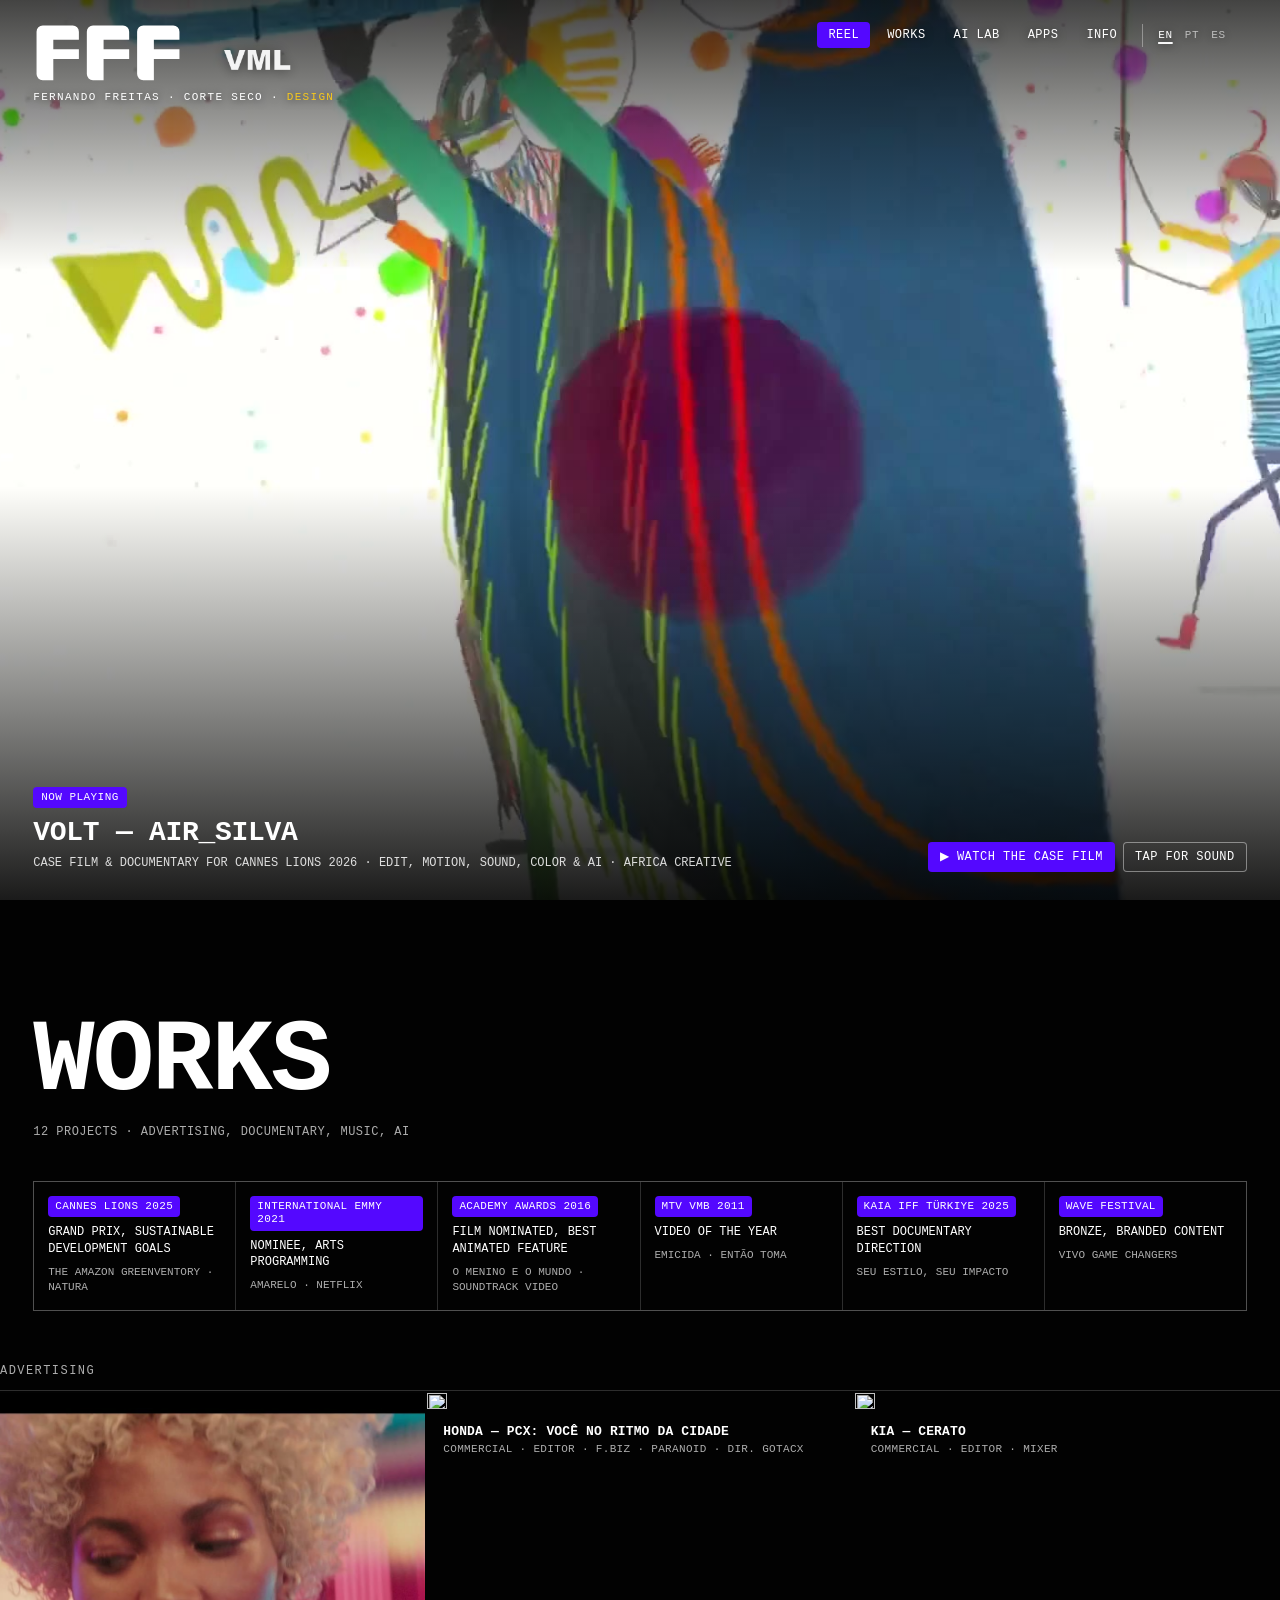
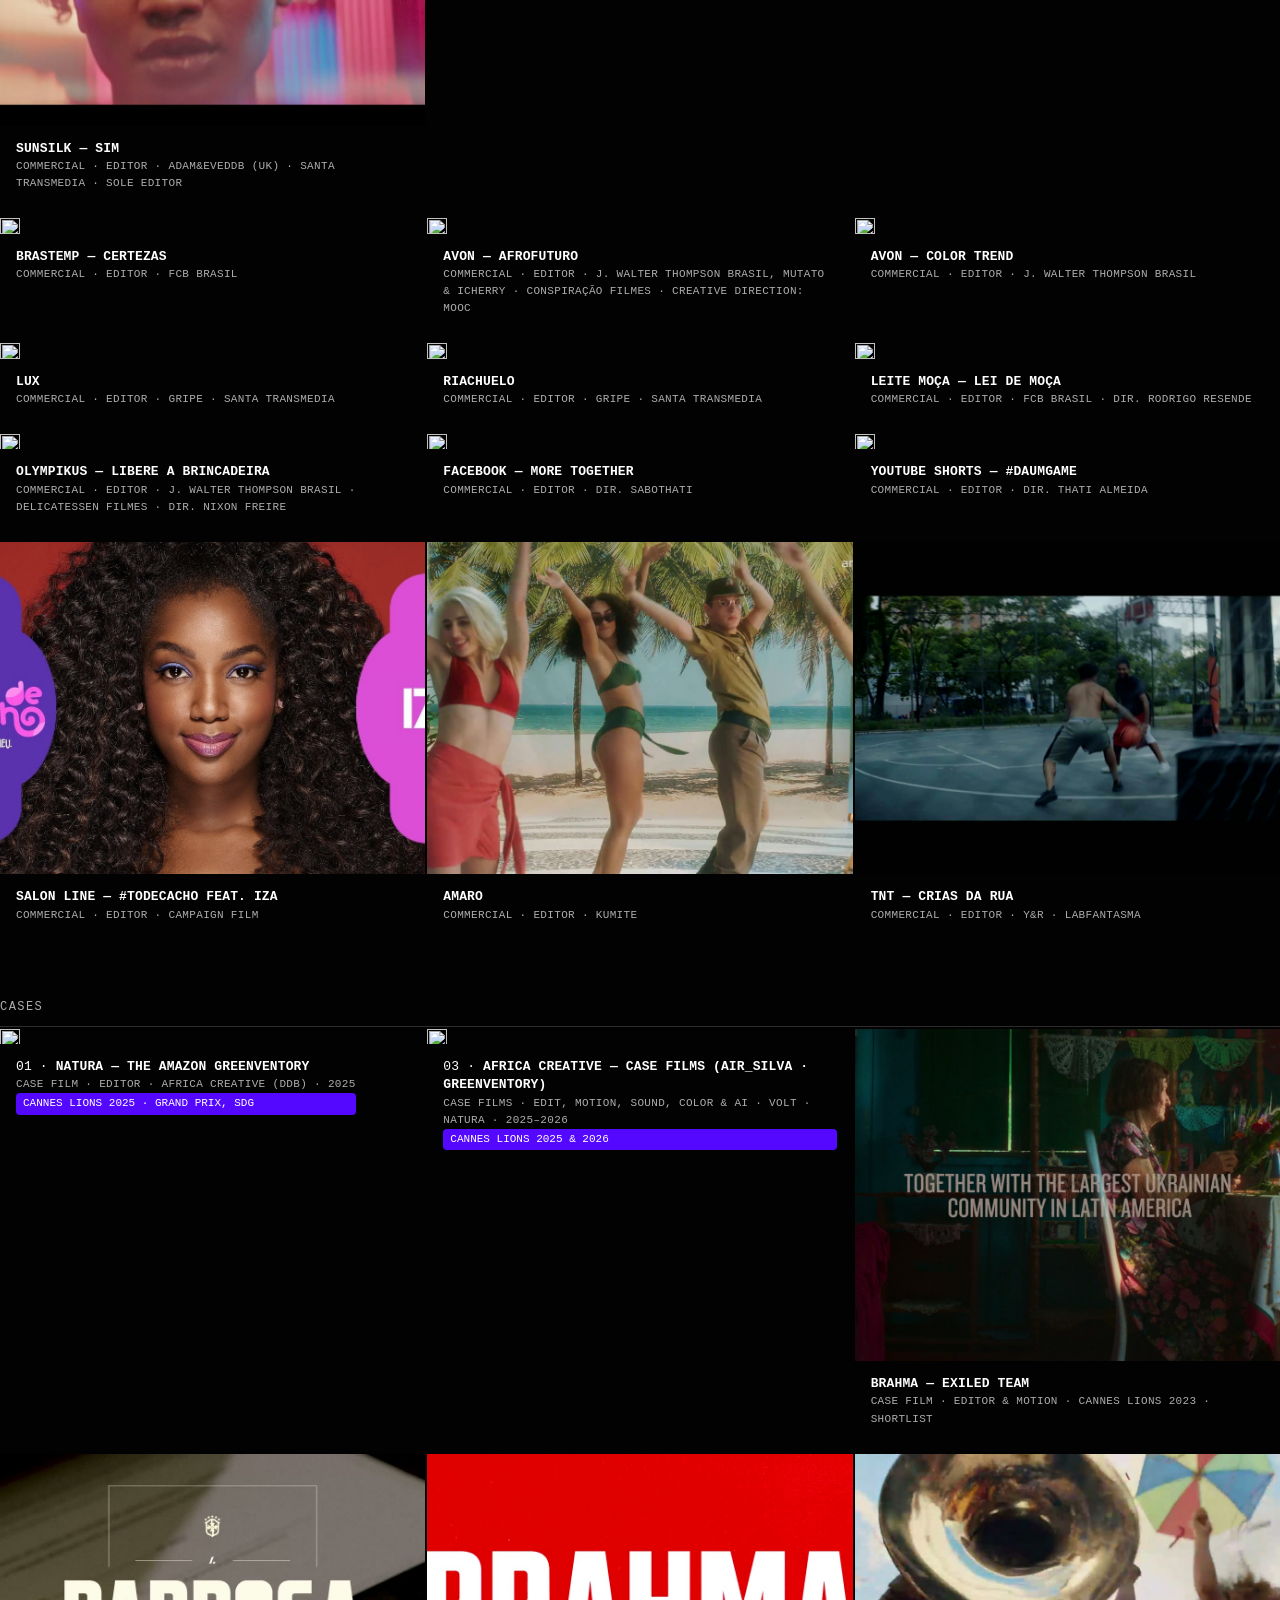
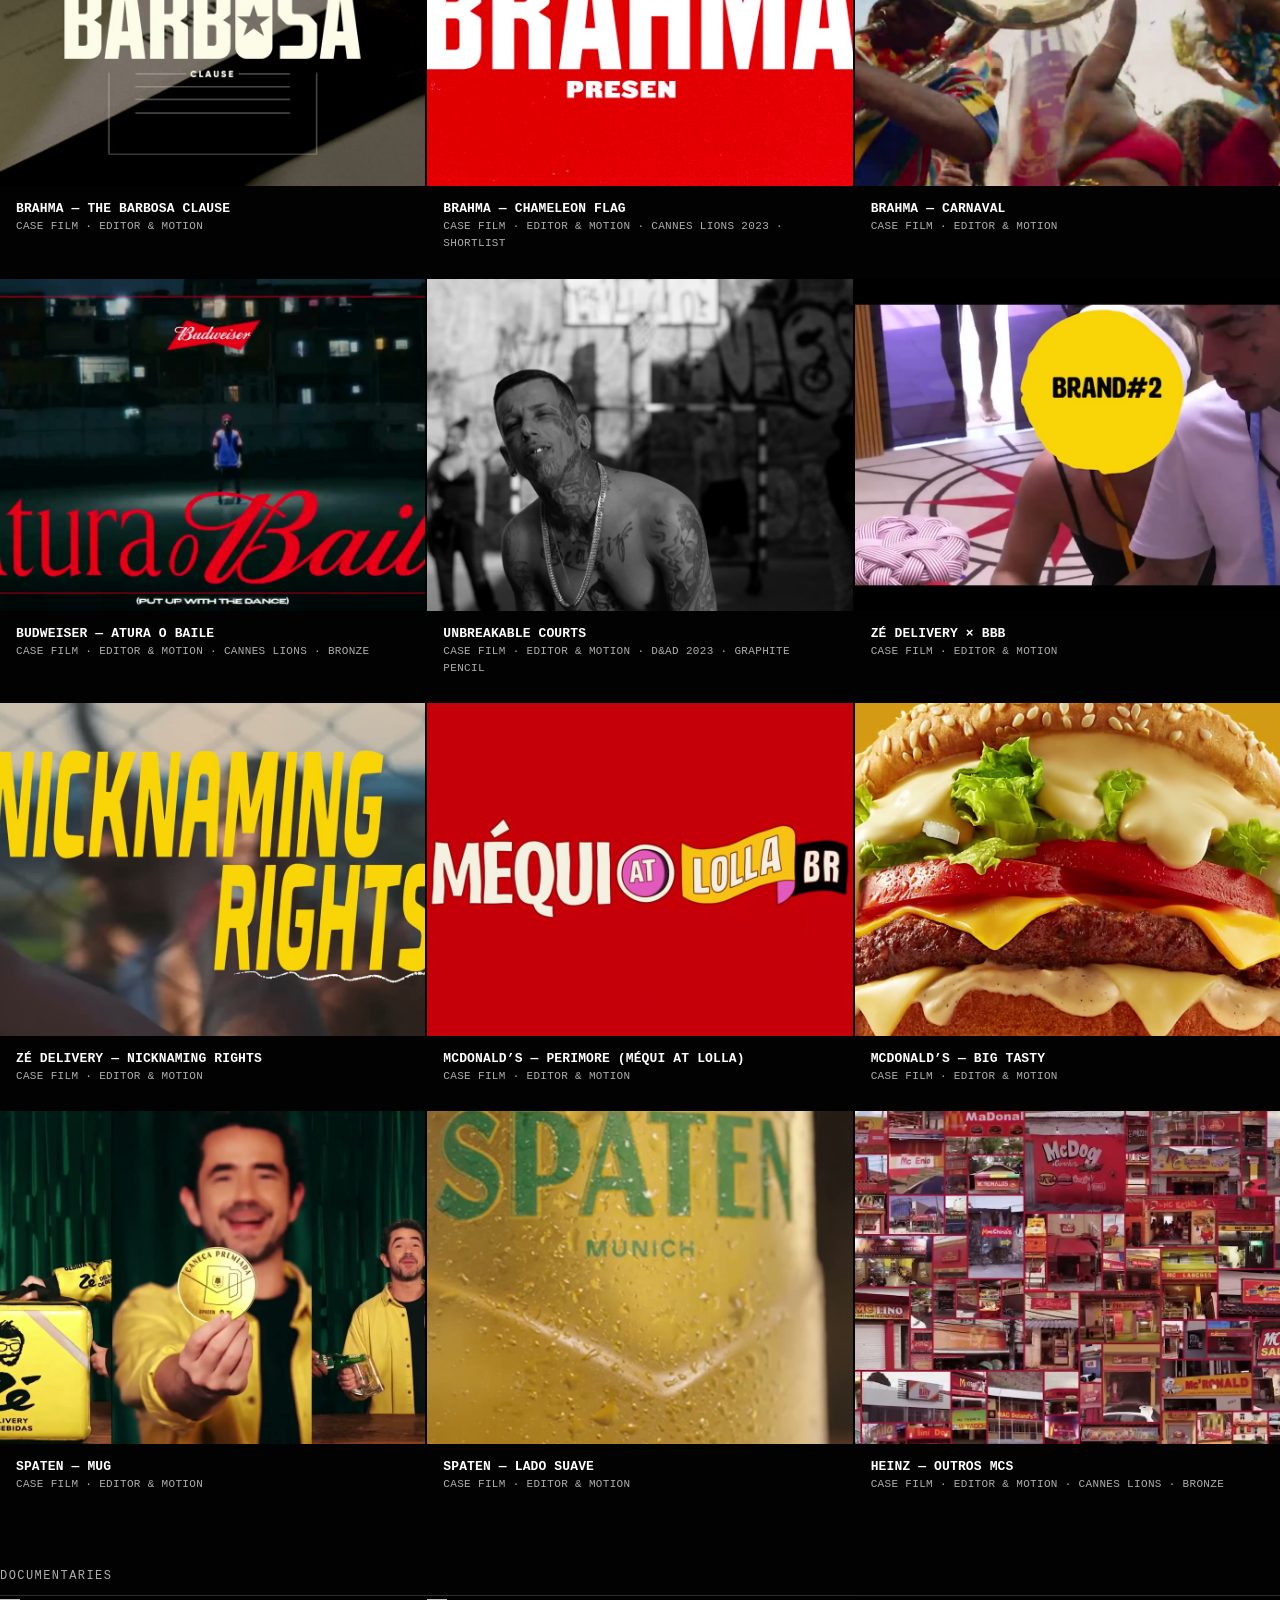
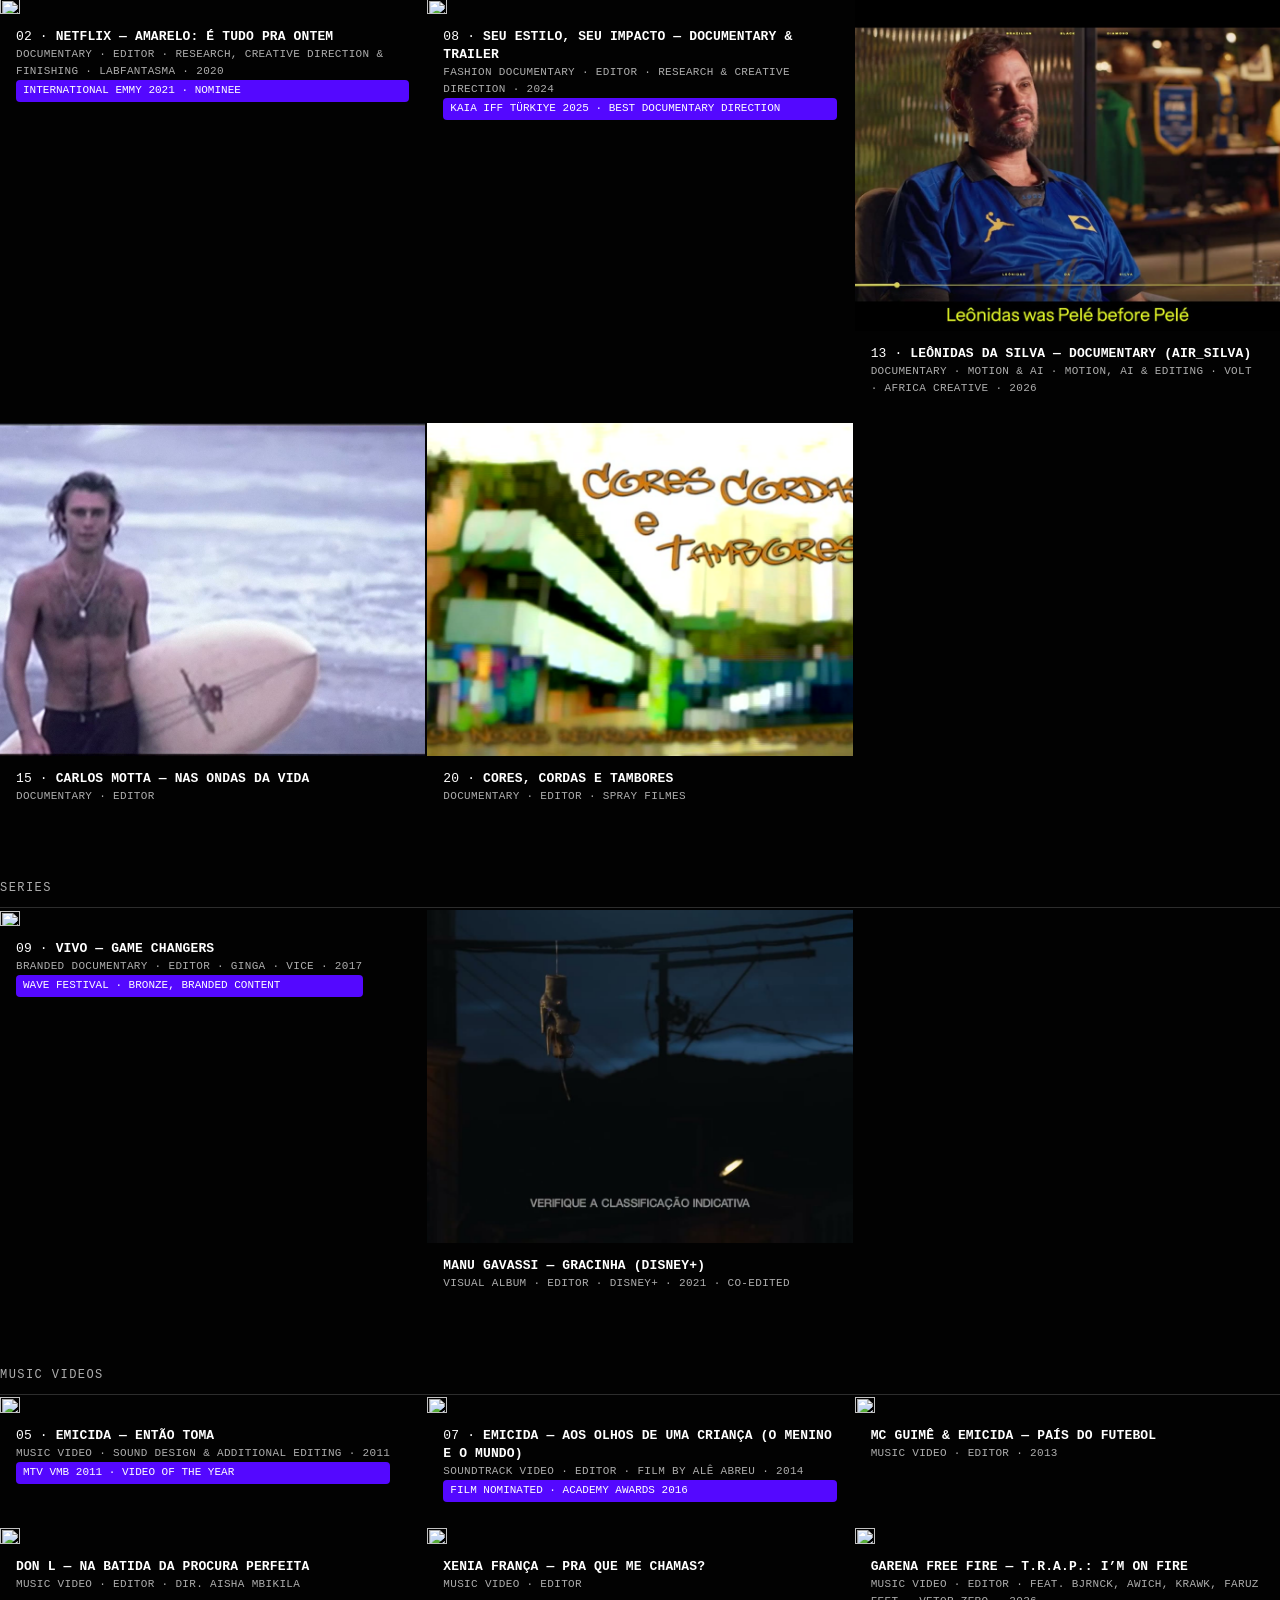
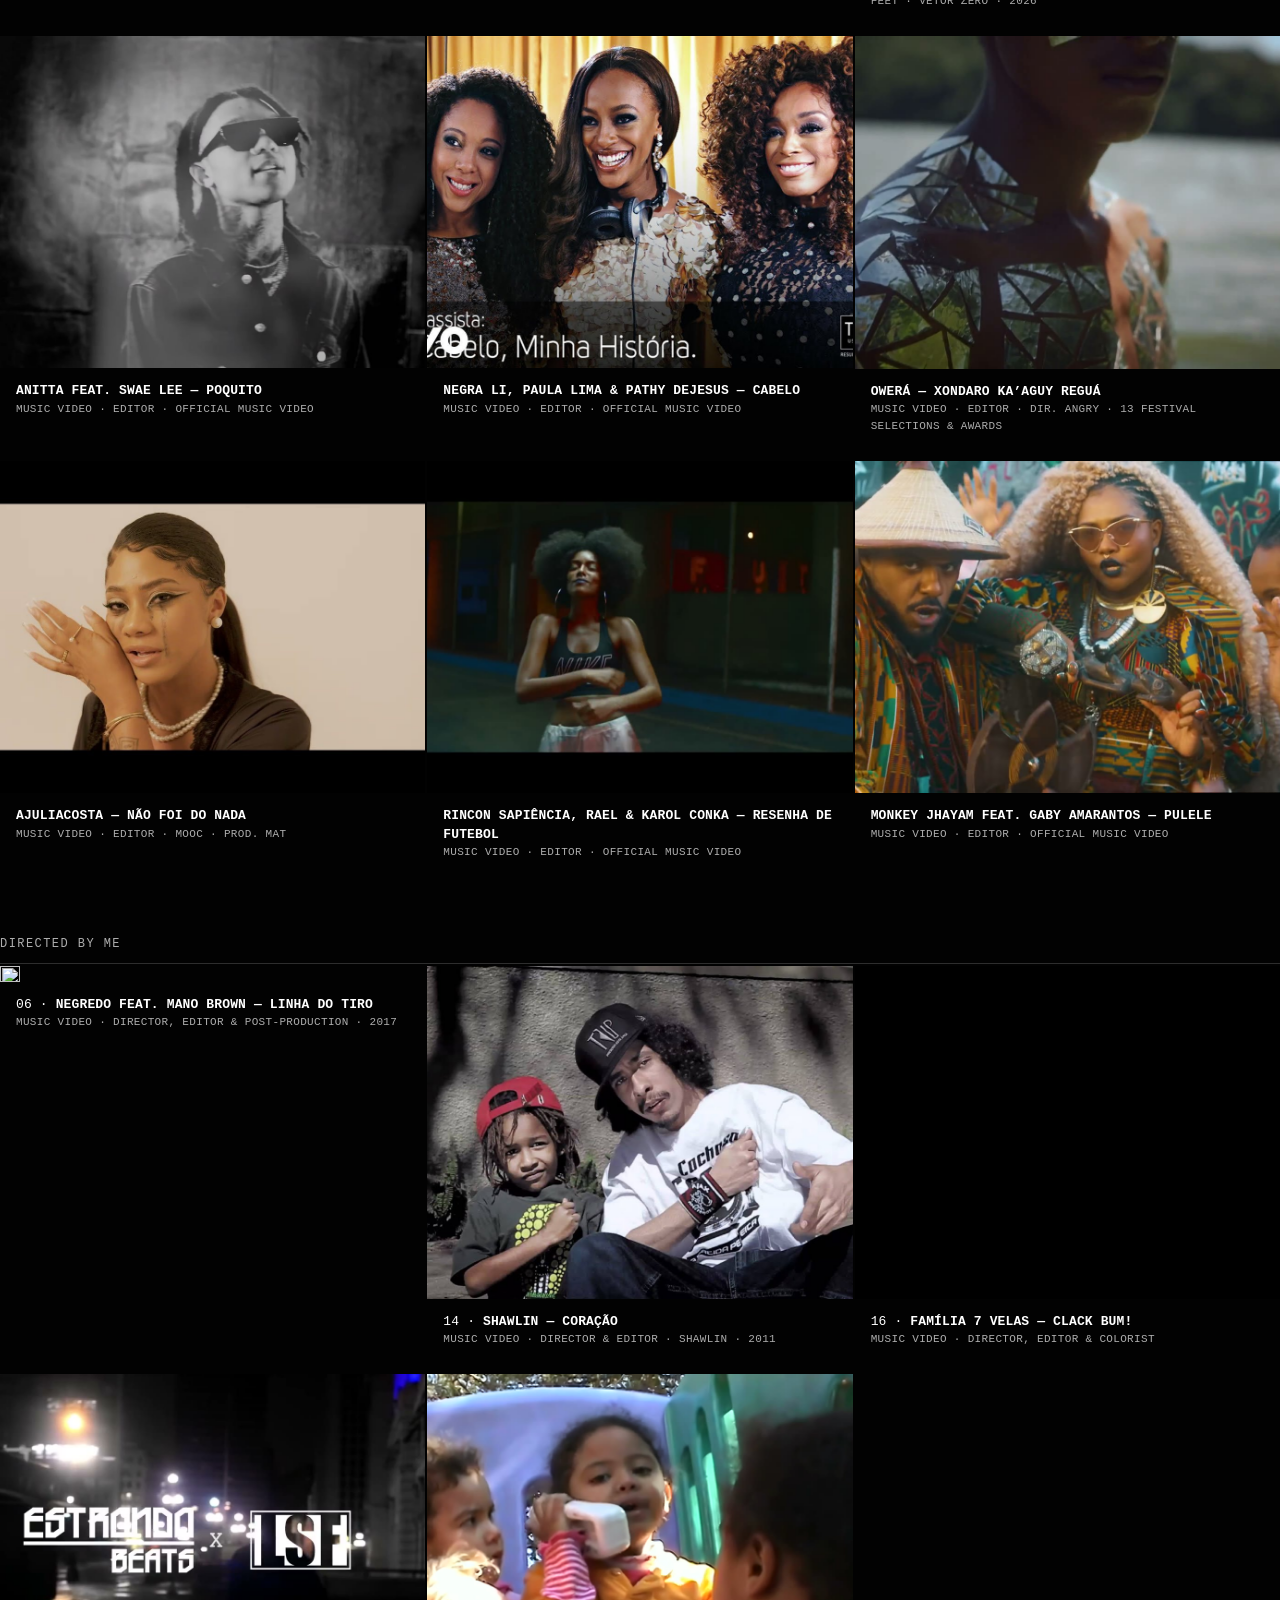
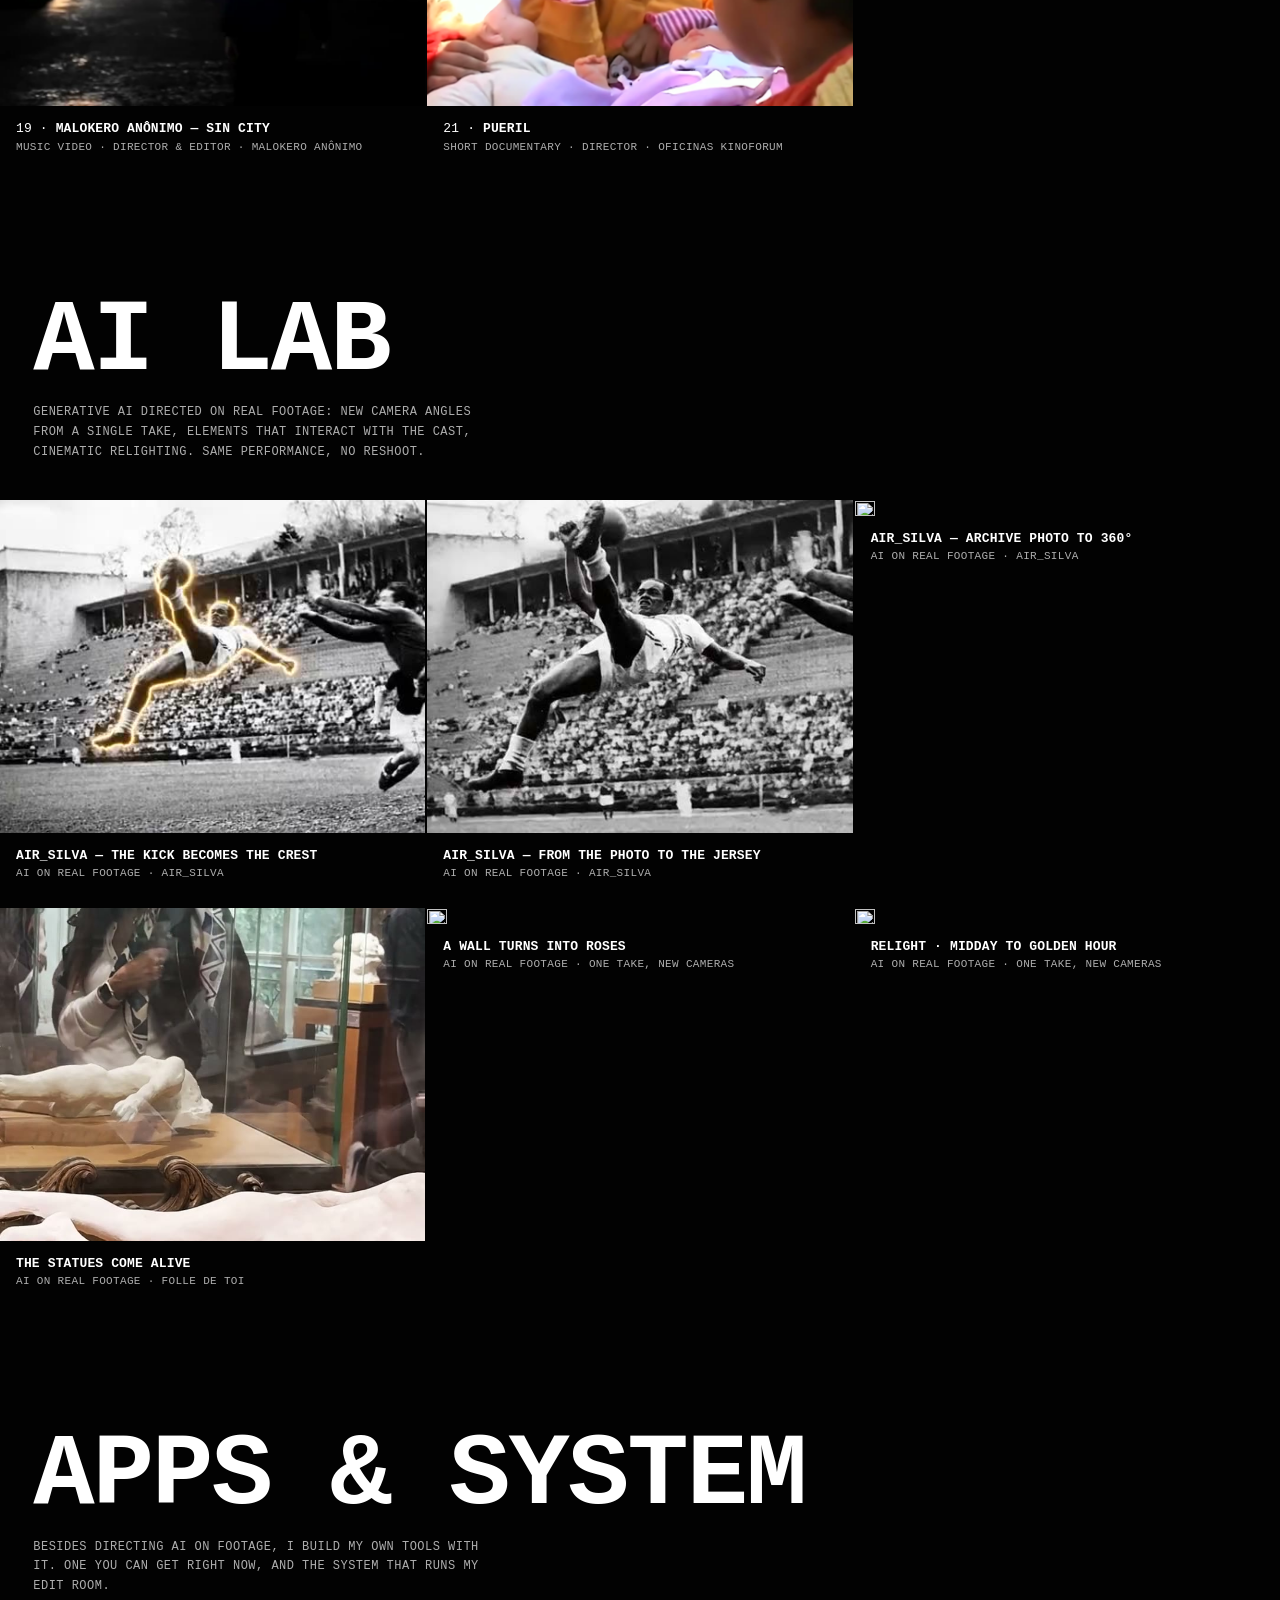
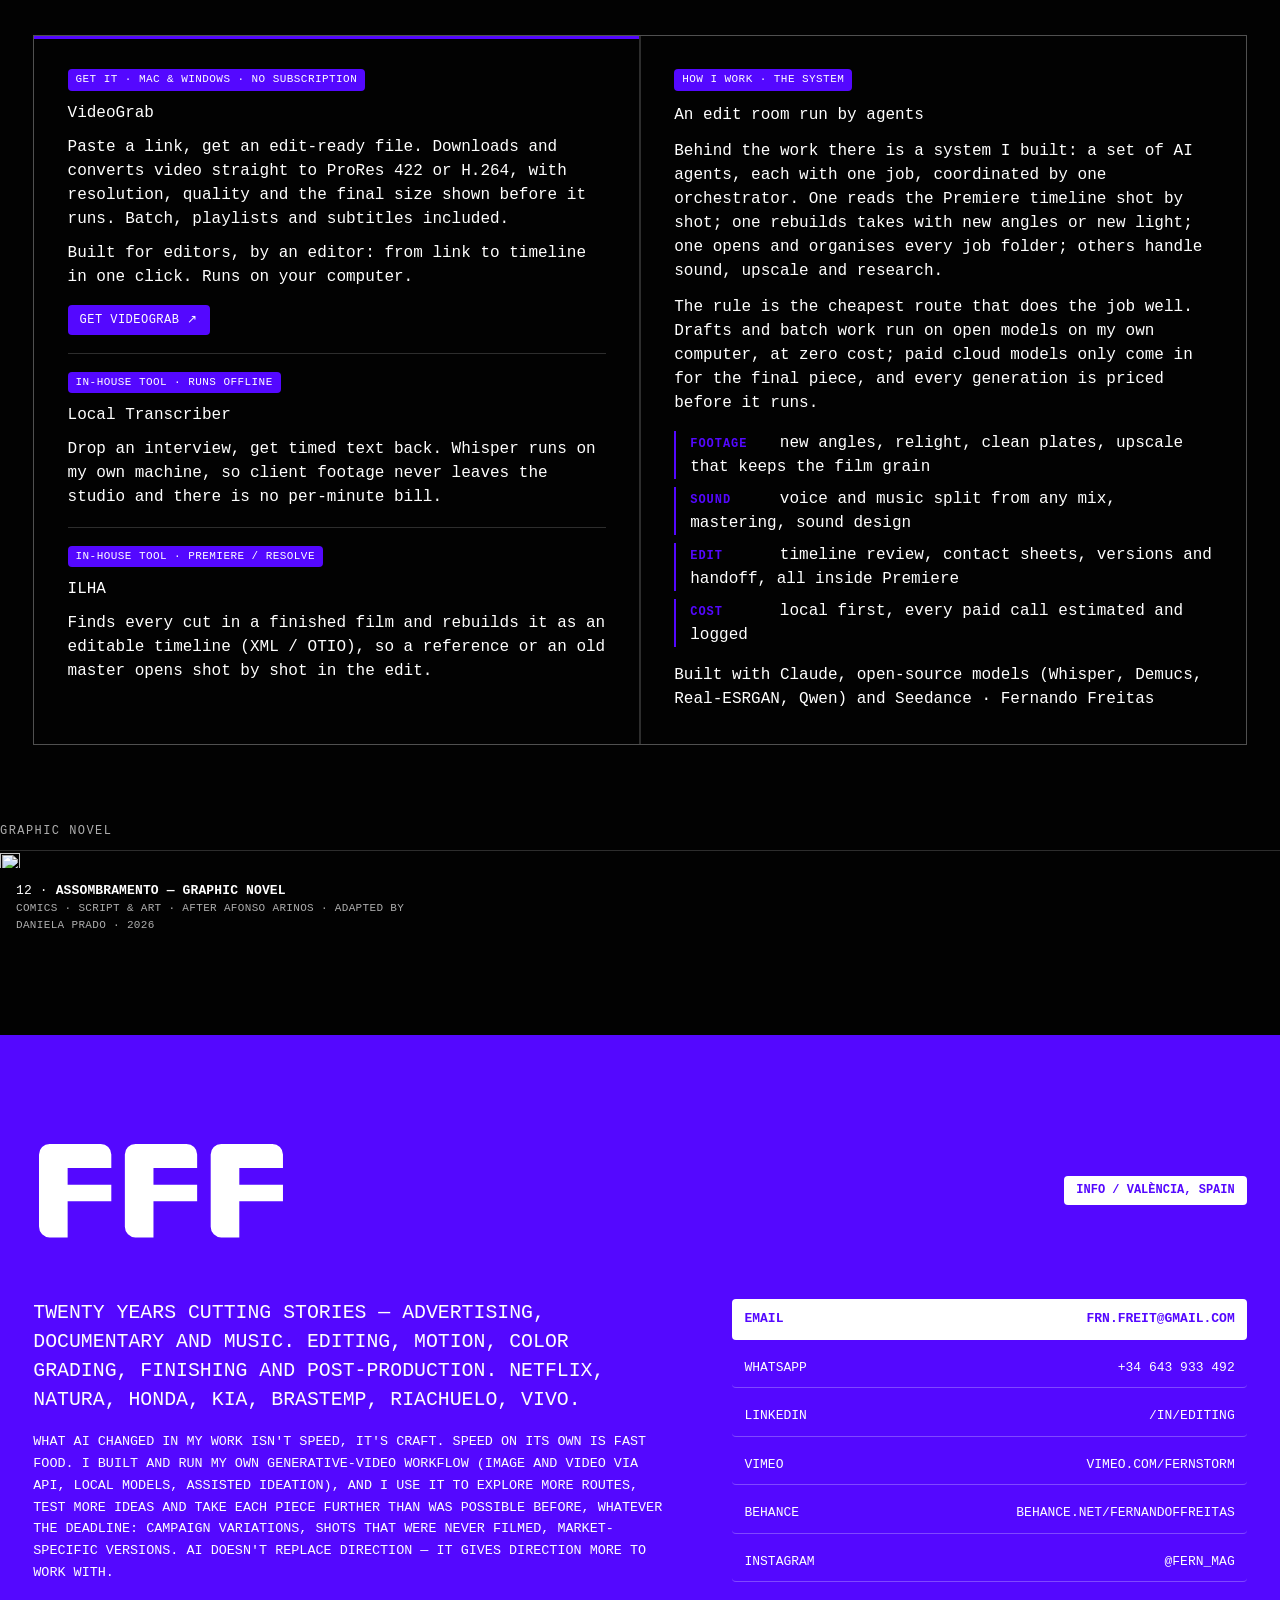
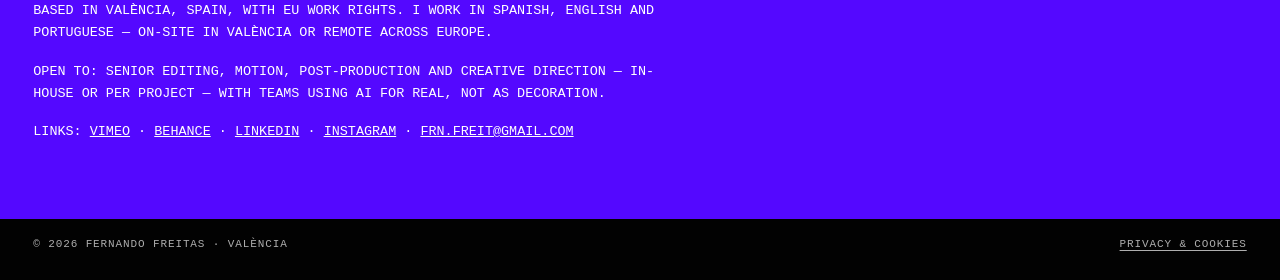
==== commit 6a101bea: "1121s: Pueril em Directed by me Co-Authored-By: Claude Fable 5.2 <noreply@anthropic.com>" ====
--- a/index.html
+++ b/index.html
@@ -41,7 +41,7 @@
 <!-- Fontes pelo Bunny Fonts (UE, sem registro de visitante) no lugar do Google Fonts -->
 <link rel="preconnect" href="https://fonts.bunny.net">
 <link rel="stylesheet" href="https://fonts.bunny.net/css?family=big-shoulders-display:700,800|hanken-grotesk:400,500,600|space-mono:400,700&display=swap">
-<link rel="stylesheet" href="css/site.css?v=1121r">
+<link rel="stylesheet" href="css/site.css?v=1121s">
 </head>
 <body>
 <div class="intro" id="intro" aria-hidden="true">
@@ -143,7 +143,7 @@
       </span>
     </span>
   </a>
-  <div class="clients" role="img" aria-label="Brands, agencies and production companies I have worked with: Netflix, Coca-Cola, Wieden+Kennedy, NIKE, Itaú, Almapbbdo, Disney, Honda, FCB, Google, VIVO, McDonald's, Africa Creative, Heineken, Youtube, adam&amp;eveDDB, Globo, Stella Artois, Y&amp;R, Natura, Prime Video, KIA, VML, Facebook, Brastemp, MTV, J. Walter Thompson, Red Bull, Spaten, Galeria, Mitsubishi, Instagram, Estadão, GUT, JEEP, Leite Moça, Delicatessen Filmes, Olympikus, Sunsilk, YourMama, Telefonica, AVON, VICE, Ifood, Conspiração Filmes, TIM, SKOL, F.biz, LUX, Riachuelo, Paranoid, C&amp;A, TNT, Mixer, Renner, Free Fire, Vetor Zero, Trident, Santa Transmedia, Pernambucanas, Ginga, Salon Line, VOLT, Banco Original, Kondzilla, Amaro, Lab Fantasma, Casa de Clipes, Corazon Filmes, Sentimental Filme, Liquor, Trator Filmes, Ambev, Mercedes-Benz, Heinz, Mercado Livre, O Boticário, BRF, O2 Filmes, Caipe, K9 Films, Capuri, Ladybird, Dia Estúdio, Killers, Sweat, Hogarth, Cine, Mynd, Michelob Ultra, Zé Delivery, Hungry Man, Peugeot, Universal Music, Anitta, MOOC, FLAGCX, Brahma, Budweiser, Sadia, TRESemmé, Converse, F/Nazca Saatchi &amp; Saatchi, Unilever, P&amp;G, TikTok, Spray Filmes"><div class="clients-slot"><img src="assets/logos/netflix.png?v=1121r" alt="" width="400" height="160" decoding="async" class="on"><img src="assets/logos/coca-cola.png?v=1121r" alt="" width="400" height="160" decoding="async"><img src="assets/logos/wk.png?v=1121r" alt="" width="400" height="160" decoding="async"><img src="assets/logos/nike.png?v=1121r" alt="" width="400" height="160" decoding="async"><img src="assets/logos/itau.png?v=1121r" alt="" width="400" height="160" decoding="async"><img src="assets/logos/almapbbdo.png?v=1121r" alt="" width="400" height="160" decoding="async"><img src="assets/logos/disney.png?v=1121r" alt="" width="400" height="160" decoding="async"><img src="assets/logos/honda.png?v=1121r" alt="" width="400" height="160" decoding="async"><img src="assets/logos/fcb.png?v=1121r" alt="" width="400" height="160" decoding="async"><img src="assets/logos/google.png?v=1121r" alt="" width="400" height="160" decoding="async"><img src="assets/logos/vivo.png?v=1121r" alt="" width="400" height="160" decoding="async"><img src="assets/logos/mcdonalds.png?v=1121r" alt="" width="400" height="160" decoding="async"><img src="assets/logos/africa-creative.png?v=1121r" alt="" width="400" height="160" decoding="async"><img src="assets/logos/heineken.png?v=1121r" alt="" width="400" height="160" decoding="async"><img src="assets/logos/youtube.png?v=1121r" alt="" width="400" height="160" decoding="async"><img src="assets/logos/adameve.png?v=1121r" alt="" width="400" height="160" decoding="async"><img src="assets/logos/globo.png?v=1121r" alt="" width="400" height="160" decoding="async"><img src="assets/logos/stella.png?v=1121r" alt="" width="400" height="160" decoding="async"><img src="assets/logos/yr.png?v=1121r" alt="" width="400" height="160" decoding="async"><img src="assets/logos/natura.png?v=1121r" alt="" width="400" height="160" decoding="async"><img src="assets/logos/prime.png?v=1121r" alt="" width="400" height="160" decoding="async"><img src="assets/logos/kia.png?v=1121r" alt="" width="400" height="160" decoding="async"><img src="assets/logos/vml.png?v=1121r" alt="" width="400" height="160" decoding="async"><img src="assets/logos/facebook.png?v=1121r" alt="" width="400" height="160" decoding="async"><img src="assets/logos/brastemp.png?v=1121r" alt="" width="400" height="160" decoding="async"><img src="assets/logos/mtv.png?v=1121r" alt="" width="400" height="160" decoding="async"><img src="assets/logos/jwt.png?v=1121r" alt="" width="400" height="160" decoding="async"><img src="assets/logos/redbull.png?v=1121r" alt="" width="400" height="160" decoding="async"><img src="assets/logos/spaten.png?v=1121r" alt="" width="400" height="160" decoding="async"><img src="assets/logos/galeria.png?v=1121r" alt="" width="400" height="160" decoding="async"><img src="assets/logos/mitsubishi.png?v=1121r" alt="" width="400" height="160" decoding="async"><img src="assets/logos/instagram.png?v=1121r" alt="" width="400" height="160" decoding="async"><img src="assets/logos/estadao.png?v=1121r" alt="" width="400" height="160" decoding="async"><img src="assets/logos/gut.png?v=1121r" alt="" width="400" height="160" decoding="async"><img src="assets/logos/jeep.png?v=1121r" alt="" width="400" height="160" decoding="async"><img src="assets/logos/leite-moca.png?v=1121r" alt="" width="400" height="160" decoding="async"><img src="assets/logos/delicatessen.png?v=1121r" alt="" width="400" height="160" decoding="async"><img src="assets/logos/olympikus.png?v=1121r" alt="" width="400" height="160" decoding="async"><img src="assets/logos/sunsilk.png?v=1121r" alt="" width="400" height="160" decoding="async"><img src="assets/logos/yourmama.png?v=1121r" alt="" width="400" height="160" decoding="async"><img src="assets/logos/telefonica.png?v=1121r" alt="" width="400" height="160" decoding="async"><img src="assets/logos/avon.png?v=1121r" alt="" width="400" height="160" decoding="async"><img src="assets/logos/vice.png?v=1121r" alt="" width="400" height="160" decoding="async"><img src="assets/logos/ifood.png?v=1121r" alt="" width="400" height="160" decoding="async"><img src="assets/logos/conspiracao.png?v=1121r" alt="" width="400" height="160" decoding="async"><img src="assets/logos/tim.png?v=1121r" alt="" width="400" height="160" decoding="async"><img src="assets/logos/skol.png?v=1121r" alt="" width="400" height="160" decoding="async"><img src="assets/logos/fbiz.png?v=1121r" alt="" width="400" height="160" decoding="async"><img src="assets/logos/lux.png?v=1121r" alt="" width="400" height="160" decoding="async"><img src="assets/logos/riachuelo.png?v=1121r" alt="" width="400" height="160" decoding="async"><img src="assets/logos/paranoid.png?v=1121r" alt="" width="400" height="160" decoding="async"><img src="assets/logos/cea.png?v=1121r" alt="" width="400" height="160" decoding="async"><img src="assets/logos/tnt.png?v=1121r" alt="" width="400" height="160" decoding="async"><img src="assets/logos/mixer.png?v=1121r" alt="" width="400" height="160" decoding="async"><img src="assets/logos/renner.png?v=1121r" alt="" width="400" height="160" decoding="async"><img src="assets/logos/freefire.png?v=1121r" alt="" width="400" height="160" decoding="async"><img src="assets/logos/vetorzero.png?v=1121r" alt="" width="400" height="160" decoding="async"><img src="assets/logos/trident.png?v=1121r" alt="" width="400" height="160" decoding="async"><img src="assets/logos/santa.png?v=1121r" alt="" width="400" height="160" decoding="async"><img src="assets/logos/pernambucanas.png?v=1121r" alt="" width="400" height="160" decoding="async"><img src="assets/logos/ginga.png?v=1121r" alt="" width="400" height="160" decoding="async"><img src="assets/logos/salonline.png?v=1121r" alt="" width="400" height="160" decoding="async"><img src="assets/logos/volt.png?v=1121r" alt="" width="400" height="160" decoding="async"><img src="assets/logos/original.png?v=1121r" alt="" width="400" height="160" decoding="async"><img src="assets/logos/kondzilla.png?v=1121r" alt="" width="400" height="160" decoding="async"><img src="assets/logos/amaro.png?v=1121r" alt="" width="400" height="160" decoding="async"><img src="assets/logos/labfantasma.png?v=1121r" alt="" width="400" height="160" decoding="async"><img src="assets/logos/casa-de-clipes.png?v=1121r" alt="" width="400" height="160" decoding="async"><img src="assets/logos/corazon.png?v=1121r" alt="" width="400" height="160" decoding="async"><img src="assets/logos/sentimental.png?v=1121r" alt="" width="400" height="160" decoding="async"><img src="assets/logos/liquor.png?v=1121r" alt="" width="400" height="160" decoding="async"><img src="assets/logos/trator.png?v=1121r" alt="" width="400" height="160" decoding="async"><img src="assets/logos/ambev.png?v=1121r" alt="" width="400" height="160" decoding="async"><img src="assets/logos/mercedes.png?v=1121r" alt="" width="400" height="160" decoding="async"><img src="assets/logos/heinz.png?v=1121r" alt="" width="400" height="160" decoding="async"><img src="assets/logos/mercadolivre.png?v=1121r" alt="" width="400" height="160" decoding="async"><img src="assets/logos/boticario.png?v=1121r" alt="" width="400" height="160" decoding="async"><img src="assets/logos/brf.png?v=1121r" alt="" width="400" height="160" decoding="async"><img src="assets/logos/o2filmes.png?v=1121r" alt="" width="400" height="160" decoding="async"><img src="assets/logos/caipe.png?v=1121r" alt="" width="400" height="160" decoding="async"><img src="assets/logos/k9films.png?v=1121r" alt="" width="400" height="160" decoding="async"><img src="assets/logos/capuri.png?v=1121r" alt="" width="400" height="160" decoding="async"><img src="assets/logos/ladybird.png?v=1121r" alt="" width="400" height="160" decoding="async"><img src="assets/logos/diaestudio.png?v=1121r" alt="" width="400" height="160" decoding="async"><img src="assets/logos/killers.png?v=1121r" alt="" width="400" height="160" decoding="async"><img src="assets/logos/sweat.png?v=1121r" alt="" width="400" height="160" decoding="async"><img src="assets/logos/hogarth.png?v=1121r" alt="" width="400" height="160" decoding="async"><img src="assets/logos/cine.png?v=1121r" alt="" width="400" height="160" decoding="async"><img src="assets/logos/mynd.png?v=1121r" alt="" width="400" height="160" decoding="async"><img src="assets/logos/michelob.png?v=1121r" alt="" width="400" height="160" decoding="async"><img src="assets/logos/zedelivery.png?v=1121r" alt="" width="400" height="160" decoding="async"><img src="assets/logos/hungryman.png?v=1121r" alt="" width="400" height="160" decoding="async"><img src="assets/logos/peugeot.png?v=1121r" alt="" width="400" height="160" decoding="async"><img src="assets/logos/universalmusic.png?v=1121r" alt="" width="400" height="160" decoding="async"><img src="assets/logos/anitta.png?v=1121r" alt="" width="400" height="160" decoding="async"><img src="assets/logos/mooc.png?v=1121r" alt="" width="400" height="160" decoding="async"><img src="assets/logos/flagcx.png?v=1121r" alt="" width="400" height="160" decoding="async"><img src="assets/logos/brahma.png?v=1121r" alt="" width="400" height="160" decoding="async"><img src="assets/logos/budweiser.png?v=1121r" alt="" width="400" height="160" decoding="async"><img src="assets/logos/sadia.png?v=1121r" alt="" width="400" height="160" decoding="async"><img src="assets/logos/tresemme.png?v=1121r" alt="" width="400" height="160" decoding="async"><img src="assets/logos/converse.png?v=1121r" alt="" width="400" height="160" decoding="async"><img src="assets/logos/fnazca.png?v=1121r" alt="" width="400" height="160" decoding="async"><img src="assets/logos/unilever.png?v=1121r" alt="" width="400" height="160" decoding="async"><img src="assets/logos/pg.png?v=1121r" alt="" width="400" height="160" decoding="async"><img src="assets/logos/tiktok.png?v=1121r" alt="" width="400" height="160" decoding="async"><img src="assets/logos/sprayfilmes.png?v=1121r" alt="" width="400" height="160" decoding="async"></div></div>
+  <div class="clients" role="img" aria-label="Brands, agencies and production companies I have worked with: Netflix, Coca-Cola, Wieden+Kennedy, NIKE, Itaú, Almapbbdo, Disney, Honda, FCB, Google, VIVO, McDonald's, Africa Creative, Heineken, Youtube, adam&amp;eveDDB, Globo, Stella Artois, Y&amp;R, Natura, Prime Video, KIA, VML, Facebook, Brastemp, MTV, J. Walter Thompson, Red Bull, Spaten, Galeria, Mitsubishi, Instagram, Estadão, GUT, JEEP, Leite Moça, Delicatessen Filmes, Olympikus, Sunsilk, YourMama, Telefonica, AVON, VICE, Ifood, Conspiração Filmes, TIM, SKOL, F.biz, LUX, Riachuelo, Paranoid, C&amp;A, TNT, Mixer, Renner, Free Fire, Vetor Zero, Trident, Santa Transmedia, Pernambucanas, Ginga, Salon Line, VOLT, Banco Original, Kondzilla, Amaro, Lab Fantasma, Casa de Clipes, Corazon Filmes, Sentimental Filme, Liquor, Trator Filmes, Ambev, Mercedes-Benz, Heinz, Mercado Livre, O Boticário, BRF, O2 Filmes, Caipe, K9 Films, Capuri, Ladybird, Dia Estúdio, Killers, Sweat, Hogarth, Cine, Mynd, Michelob Ultra, Zé Delivery, Hungry Man, Peugeot, Universal Music, Anitta, MOOC, FLAGCX, Brahma, Budweiser, Sadia, TRESemmé, Converse, F/Nazca Saatchi &amp; Saatchi, Unilever, P&amp;G, TikTok, Spray Filmes"><div class="clients-slot"><img src="assets/logos/netflix.png?v=1121s" alt="" width="400" height="160" decoding="async" class="on"><img src="assets/logos/coca-cola.png?v=1121s" alt="" width="400" height="160" decoding="async"><img src="assets/logos/wk.png?v=1121s" alt="" width="400" height="160" decoding="async"><img src="assets/logos/nike.png?v=1121s" alt="" width="400" height="160" decoding="async"><img src="assets/logos/itau.png?v=1121s" alt="" width="400" height="160" decoding="async"><img src="assets/logos/almapbbdo.png?v=1121s" alt="" width="400" height="160" decoding="async"><img src="assets/logos/disney.png?v=1121s" alt="" width="400" height="160" decoding="async"><img src="assets/logos/honda.png?v=1121s" alt="" width="400" height="160" decoding="async"><img src="assets/logos/fcb.png?v=1121s" alt="" width="400" height="160" decoding="async"><img src="assets/logos/google.png?v=1121s" alt="" width="400" height="160" decoding="async"><img src="assets/logos/vivo.png?v=1121s" alt="" width="400" height="160" decoding="async"><img src="assets/logos/mcdonalds.png?v=1121s" alt="" width="400" height="160" decoding="async"><img src="assets/logos/africa-creative.png?v=1121s" alt="" width="400" height="160" decoding="async"><img src="assets/logos/heineken.png?v=1121s" alt="" width="400" height="160" decoding="async"><img src="assets/logos/youtube.png?v=1121s" alt="" width="400" height="160" decoding="async"><img src="assets/logos/adameve.png?v=1121s" alt="" width="400" height="160" decoding="async"><img src="assets/logos/globo.png?v=1121s" alt="" width="400" height="160" decoding="async"><img src="assets/logos/stella.png?v=1121s" alt="" width="400" height="160" decoding="async"><img src="assets/logos/yr.png?v=1121s" alt="" width="400" height="160" decoding="async"><img src="assets/logos/natura.png?v=1121s" alt="" width="400" height="160" decoding="async"><img src="assets/logos/prime.png?v=1121s" alt="" width="400" height="160" decoding="async"><img src="assets/logos/kia.png?v=1121s" alt="" width="400" height="160" decoding="async"><img src="assets/logos/vml.png?v=1121s" alt="" width="400" height="160" decoding="async"><img src="assets/logos/facebook.png?v=1121s" alt="" width="400" height="160" decoding="async"><img src="assets/logos/brastemp.png?v=1121s" alt="" width="400" height="160" decoding="async"><img src="assets/logos/mtv.png?v=1121s" alt="" width="400" height="160" decoding="async"><img src="assets/logos/jwt.png?v=1121s" alt="" width="400" height="160" decoding="async"><img src="assets/logos/redbull.png?v=1121s" alt="" width="400" height="160" decoding="async"><img src="assets/logos/spaten.png?v=1121s" alt="" width="400" height="160" decoding="async"><img src="assets/logos/galeria.png?v=1121s" alt="" width="400" height="160" decoding="async"><img src="assets/logos/mitsubishi.png?v=1121s" alt="" width="400" height="160" decoding="async"><img src="assets/logos/instagram.png?v=1121s" alt="" width="400" height="160" decoding="async"><img src="assets/logos/estadao.png?v=1121s" alt="" width="400" height="160" decoding="async"><img src="assets/logos/gut.png?v=1121s" alt="" width="400" height="160" decoding="async"><img src="assets/logos/jeep.png?v=1121s" alt="" width="400" height="160" decoding="async"><img src="assets/logos/leite-moca.png?v=1121s" alt="" width="400" height="160" decoding="async"><img src="assets/logos/delicatessen.png?v=1121s" alt="" width="400" height="160" decoding="async"><img src="assets/logos/olympikus.png?v=1121s" alt="" width="400" height="160" decoding="async"><img src="assets/logos/sunsilk.png?v=1121s" alt="" width="400" height="160" decoding="async"><img src="assets/logos/yourmama.png?v=1121s" alt="" width="400" height="160" decoding="async"><img src="assets/logos/telefonica.png?v=1121s" alt="" width="400" height="160" decoding="async"><img src="assets/logos/avon.png?v=1121s" alt="" width="400" height="160" decoding="async"><img src="assets/logos/vice.png?v=1121s" alt="" width="400" height="160" decoding="async"><img src="assets/logos/ifood.png?v=1121s" alt="" width="400" height="160" decoding="async"><img src="assets/logos/conspiracao.png?v=1121s" alt="" width="400" height="160" decoding="async"><img src="assets/logos/tim.png?v=1121s" alt="" width="400" height="160" decoding="async"><img src="assets/logos/skol.png?v=1121s" alt="" width="400" height="160" decoding="async"><img src="assets/logos/fbiz.png?v=1121s" alt="" width="400" height="160" decoding="async"><img src="assets/logos/lux.png?v=1121s" alt="" width="400" height="160" decoding="async"><img src="assets/logos/riachuelo.png?v=1121s" alt="" width="400" height="160" decoding="async"><img src="assets/logos/paranoid.png?v=1121s" alt="" width="400" height="160" decoding="async"><img src="assets/logos/cea.png?v=1121s" alt="" width="400" height="160" decoding="async"><img src="assets/logos/tnt.png?v=1121s" alt="" width="400" height="160" decoding="async"><img src="assets/logos/mixer.png?v=1121s" alt="" width="400" height="160" decoding="async"><img src="assets/logos/renner.png?v=1121s" alt="" width="400" height="160" decoding="async"><img src="assets/logos/freefire.png?v=1121s" alt="" width="400" height="160" decoding="async"><img src="assets/logos/vetorzero.png?v=1121s" alt="" width="400" height="160" decoding="async"><img src="assets/logos/trident.png?v=1121s" alt="" width="400" height="160" decoding="async"><img src="assets/logos/santa.png?v=1121s" alt="" width="400" height="160" decoding="async"><img src="assets/logos/pernambucanas.png?v=1121s" alt="" width="400" height="160" decoding="async"><img src="assets/logos/ginga.png?v=1121s" alt="" width="400" height="160" decoding="async"><img src="assets/logos/salonline.png?v=1121s" alt="" width="400" height="160" decoding="async"><img src="assets/logos/volt.png?v=1121s" alt="" width="400" height="160" decoding="async"><img src="assets/logos/original.png?v=1121s" alt="" width="400" height="160" decoding="async"><img src="assets/logos/kondzilla.png?v=1121s" alt="" width="400" height="160" decoding="async"><img src="assets/logos/amaro.png?v=1121s" alt="" width="400" height="160" decoding="async"><img src="assets/logos/labfantasma.png?v=1121s" alt="" width="400" height="160" decoding="async"><img src="assets/logos/casa-de-clipes.png?v=1121s" alt="" width="400" height="160" decoding="async"><img src="assets/logos/corazon.png?v=1121s" alt="" width="400" height="160" decoding="async"><img src="assets/logos/sentimental.png?v=1121s" alt="" width="400" height="160" decoding="async"><img src="assets/logos/liquor.png?v=1121s" alt="" width="400" height="160" decoding="async"><img src="assets/logos/trator.png?v=1121s" alt="" width="400" height="160" decoding="async"><img src="assets/logos/ambev.png?v=1121s" alt="" width="400" height="160" decoding="async"><img src="assets/logos/mercedes.png?v=1121s" alt="" width="400" height="160" decoding="async"><img src="assets/logos/heinz.png?v=1121s" alt="" width="400" height="160" decoding="async"><img src="assets/logos/mercadolivre.png?v=1121s" alt="" width="400" height="160" decoding="async"><img src="assets/logos/boticario.png?v=1121s" alt="" width="400" height="160" decoding="async"><img src="assets/logos/brf.png?v=1121s" alt="" width="400" height="160" decoding="async"><img src="assets/logos/o2filmes.png?v=1121s" alt="" width="400" height="160" decoding="async"><img src="assets/logos/caipe.png?v=1121s" alt="" width="400" height="160" decoding="async"><img src="assets/logos/k9films.png?v=1121s" alt="" width="400" height="160" decoding="async"><img src="assets/logos/capuri.png?v=1121s" alt="" width="400" height="160" decoding="async"><img src="assets/logos/ladybird.png?v=1121s" alt="" width="400" height="160" decoding="async"><img src="assets/logos/diaestudio.png?v=1121s" alt="" width="400" height="160" decoding="async"><img src="assets/logos/killers.png?v=1121s" alt="" width="400" height="160" decoding="async"><img src="assets/logos/sweat.png?v=1121s" alt="" width="400" height="160" decoding="async"><img src="assets/logos/hogarth.png?v=1121s" alt="" width="400" height="160" decoding="async"><img src="assets/logos/cine.png?v=1121s" alt="" width="400" height="160" decoding="async"><img src="assets/logos/mynd.png?v=1121s" alt="" width="400" height="160" decoding="async"><img src="assets/logos/michelob.png?v=1121s" alt="" width="400" height="160" decoding="async"><img src="assets/logos/zedelivery.png?v=1121s" alt="" width="400" height="160" decoding="async"><img src="assets/logos/hungryman.png?v=1121s" alt="" width="400" height="160" decoding="async"><img src="assets/logos/peugeot.png?v=1121s" alt="" width="400" height="160" decoding="async"><img src="assets/logos/universalmusic.png?v=1121s" alt="" width="400" height="160" decoding="async"><img src="assets/logos/anitta.png?v=1121s" alt="" width="400" height="160" decoding="async"><img src="assets/logos/mooc.png?v=1121s" alt="" width="400" height="160" decoding="async"><img src="assets/logos/flagcx.png?v=1121s" alt="" width="400" height="160" decoding="async"><img src="assets/logos/brahma.png?v=1121s" alt="" width="400" height="160" decoding="async"><img src="assets/logos/budweiser.png?v=1121s" alt="" width="400" height="160" decoding="async"><img src="assets/logos/sadia.png?v=1121s" alt="" width="400" height="160" decoding="async"><img src="assets/logos/tresemme.png?v=1121s" alt="" width="400" height="160" decoding="async"><img src="assets/logos/converse.png?v=1121s" alt="" width="400" height="160" decoding="async"><img src="assets/logos/fnazca.png?v=1121s" alt="" width="400" height="160" decoding="async"><img src="assets/logos/unilever.png?v=1121s" alt="" width="400" height="160" decoding="async"><img src="assets/logos/pg.png?v=1121s" alt="" width="400" height="160" decoding="async"><img src="assets/logos/tiktok.png?v=1121s" alt="" width="400" height="160" decoding="async"><img src="assets/logos/sprayfilmes.png?v=1121s" alt="" width="400" height="160" decoding="async"></div></div>
   <nav class="nav" aria-label="Sections">
     <a href="#reel">Reel</a>
     <a href="#works">Works</a>
@@ -351,9 +351,9 @@
 </svg>
 
 <script src="js/analytics.js?v=1119d" defer></script>
-<script src="js/data.js?v=1121r" defer></script>
-<script src="js/i18n.js?v=1121r" defer></script>
-<script src="js/site.js?v=1121r" defer></script>
-<script src="js/subs.js?v=1121r" defer></script>
+<script src="js/data.js?v=1121s" defer></script>
+<script src="js/i18n.js?v=1121s" defer></script>
+<script src="js/site.js?v=1121s" defer></script>
+<script src="js/subs.js?v=1121s" defer></script>
 </body>
 </html>
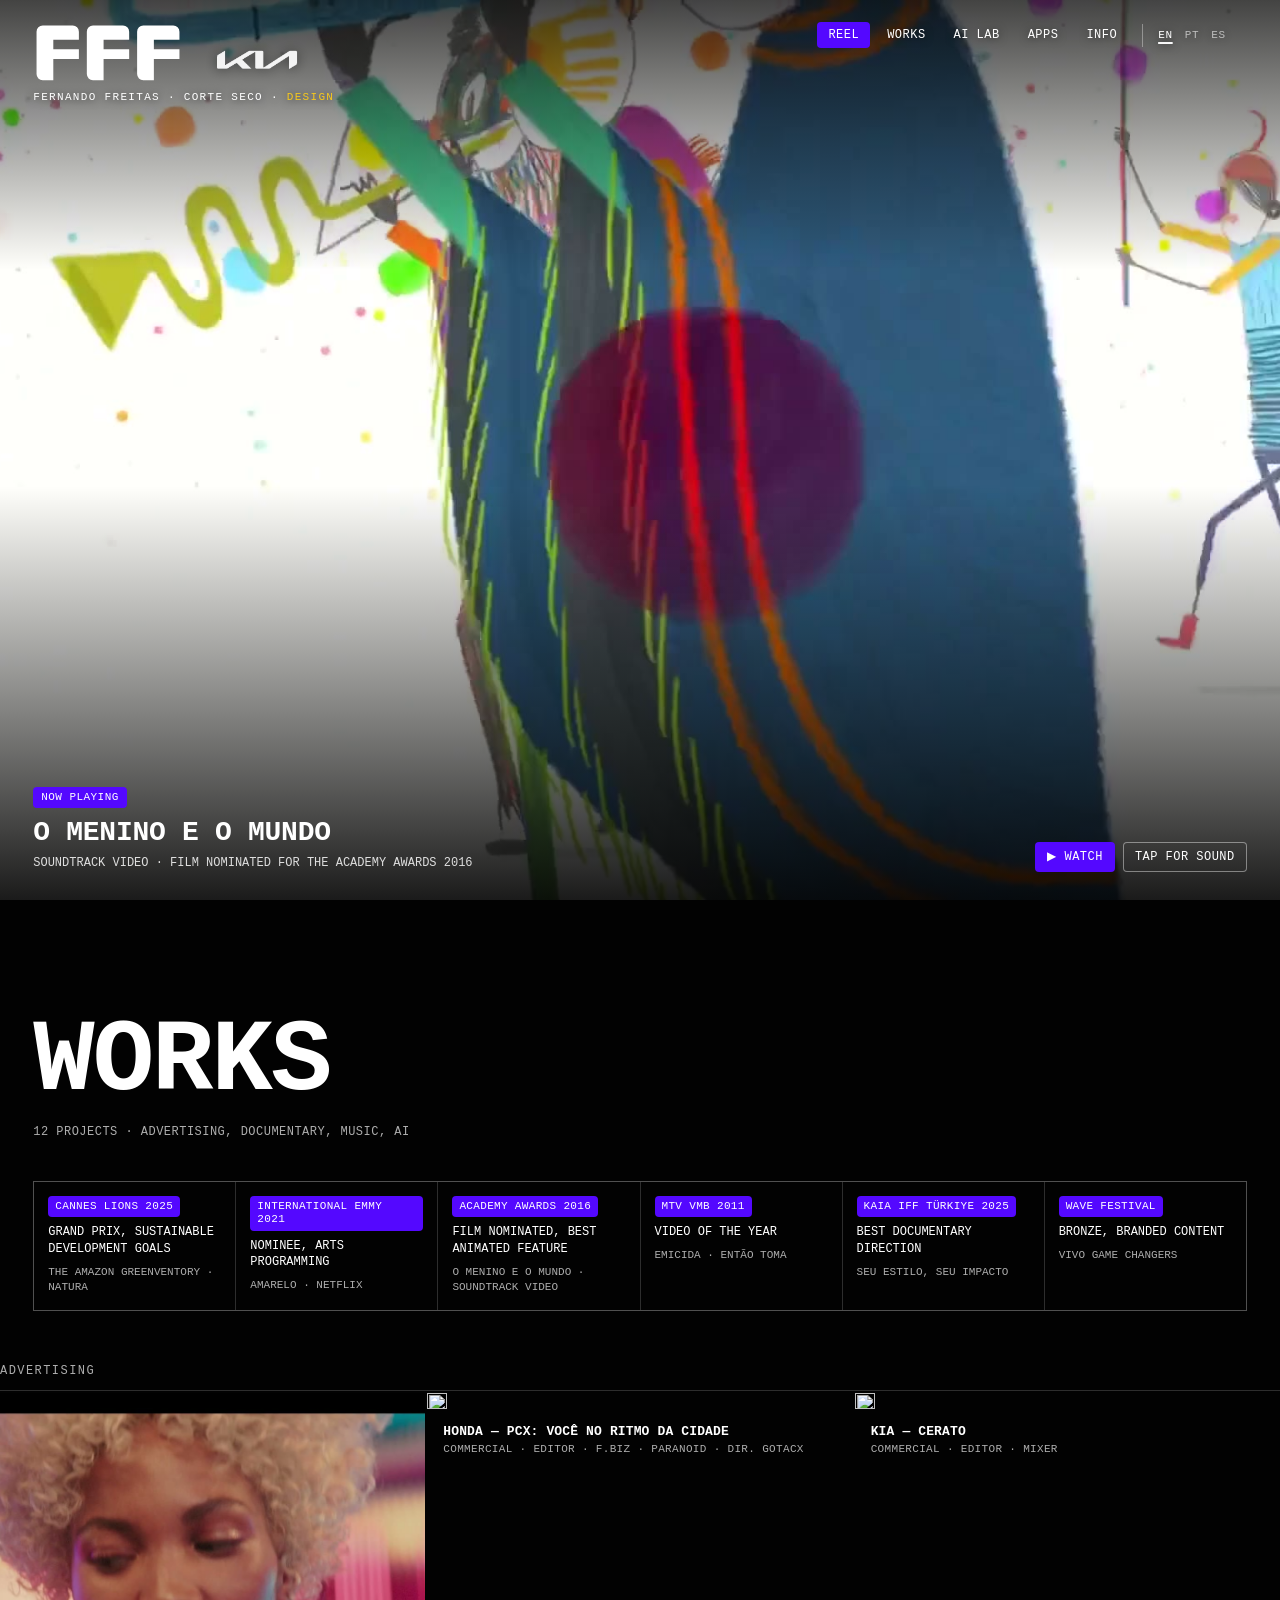
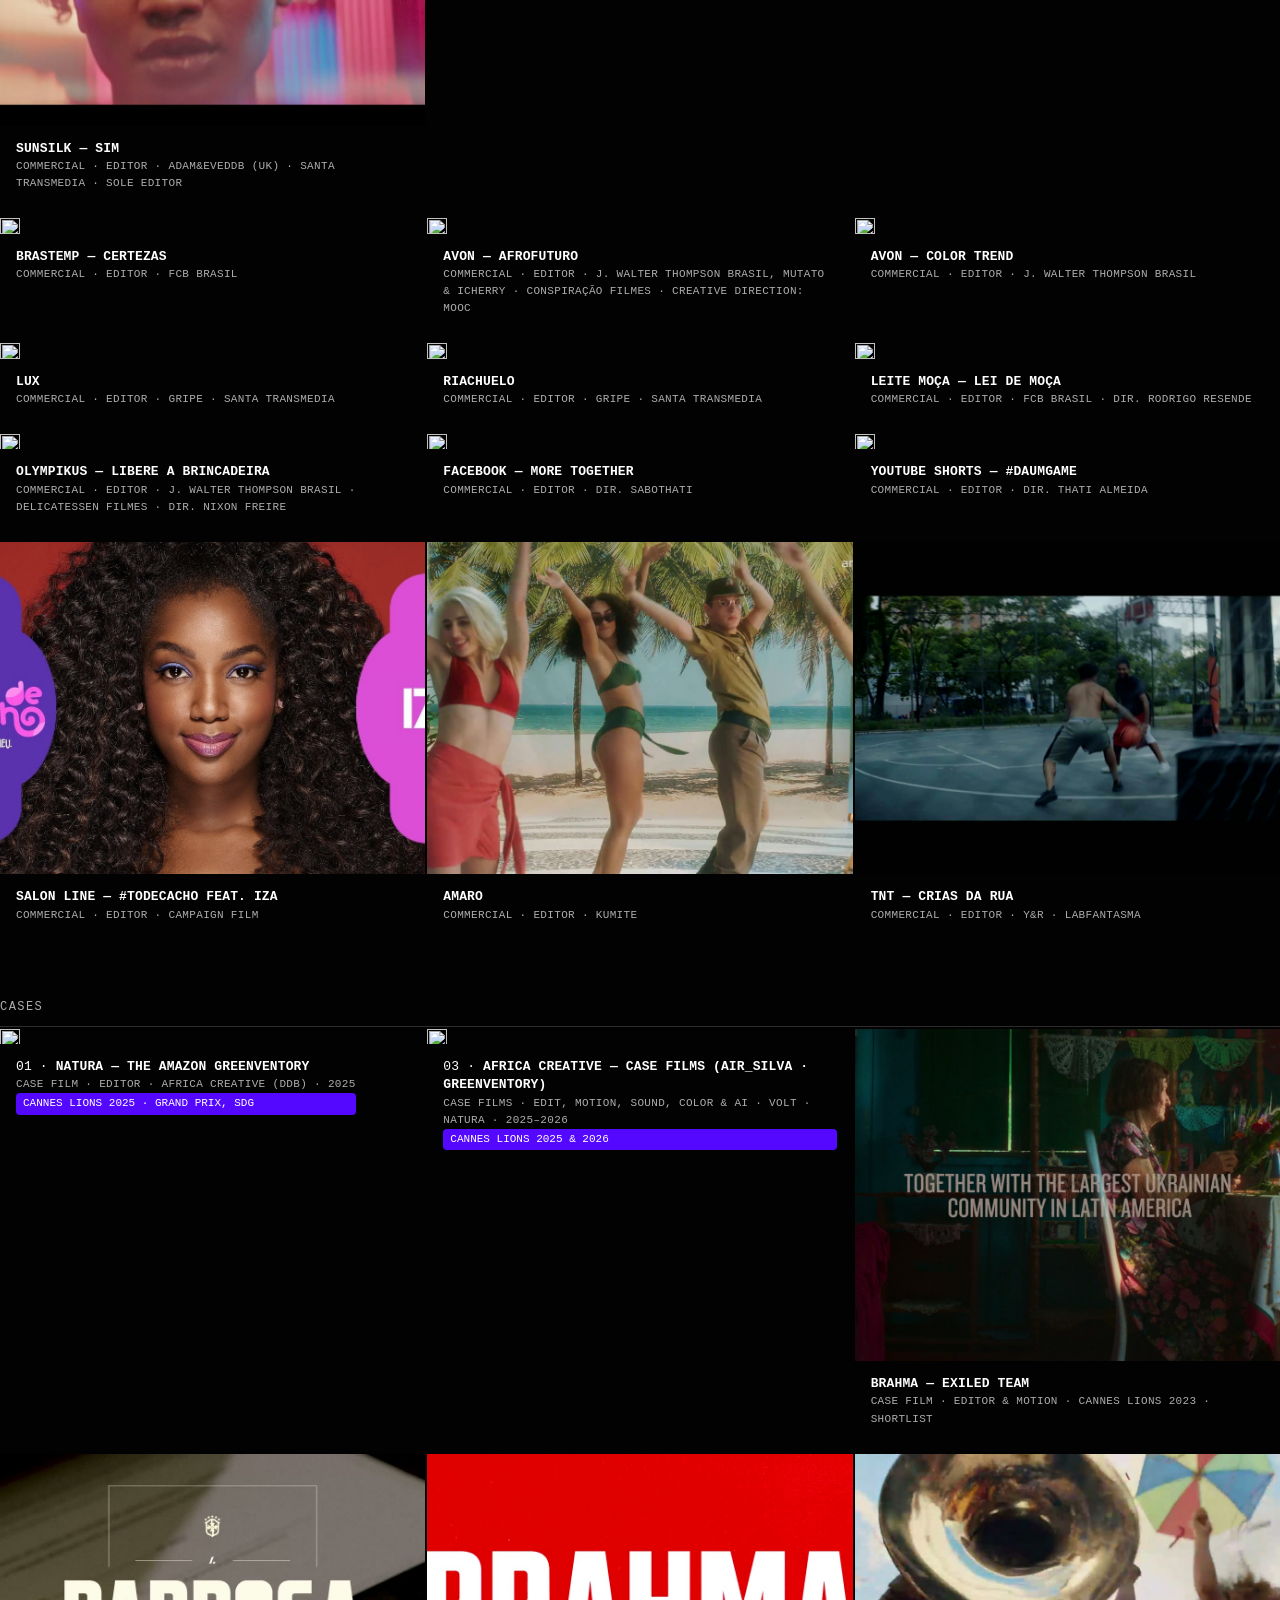
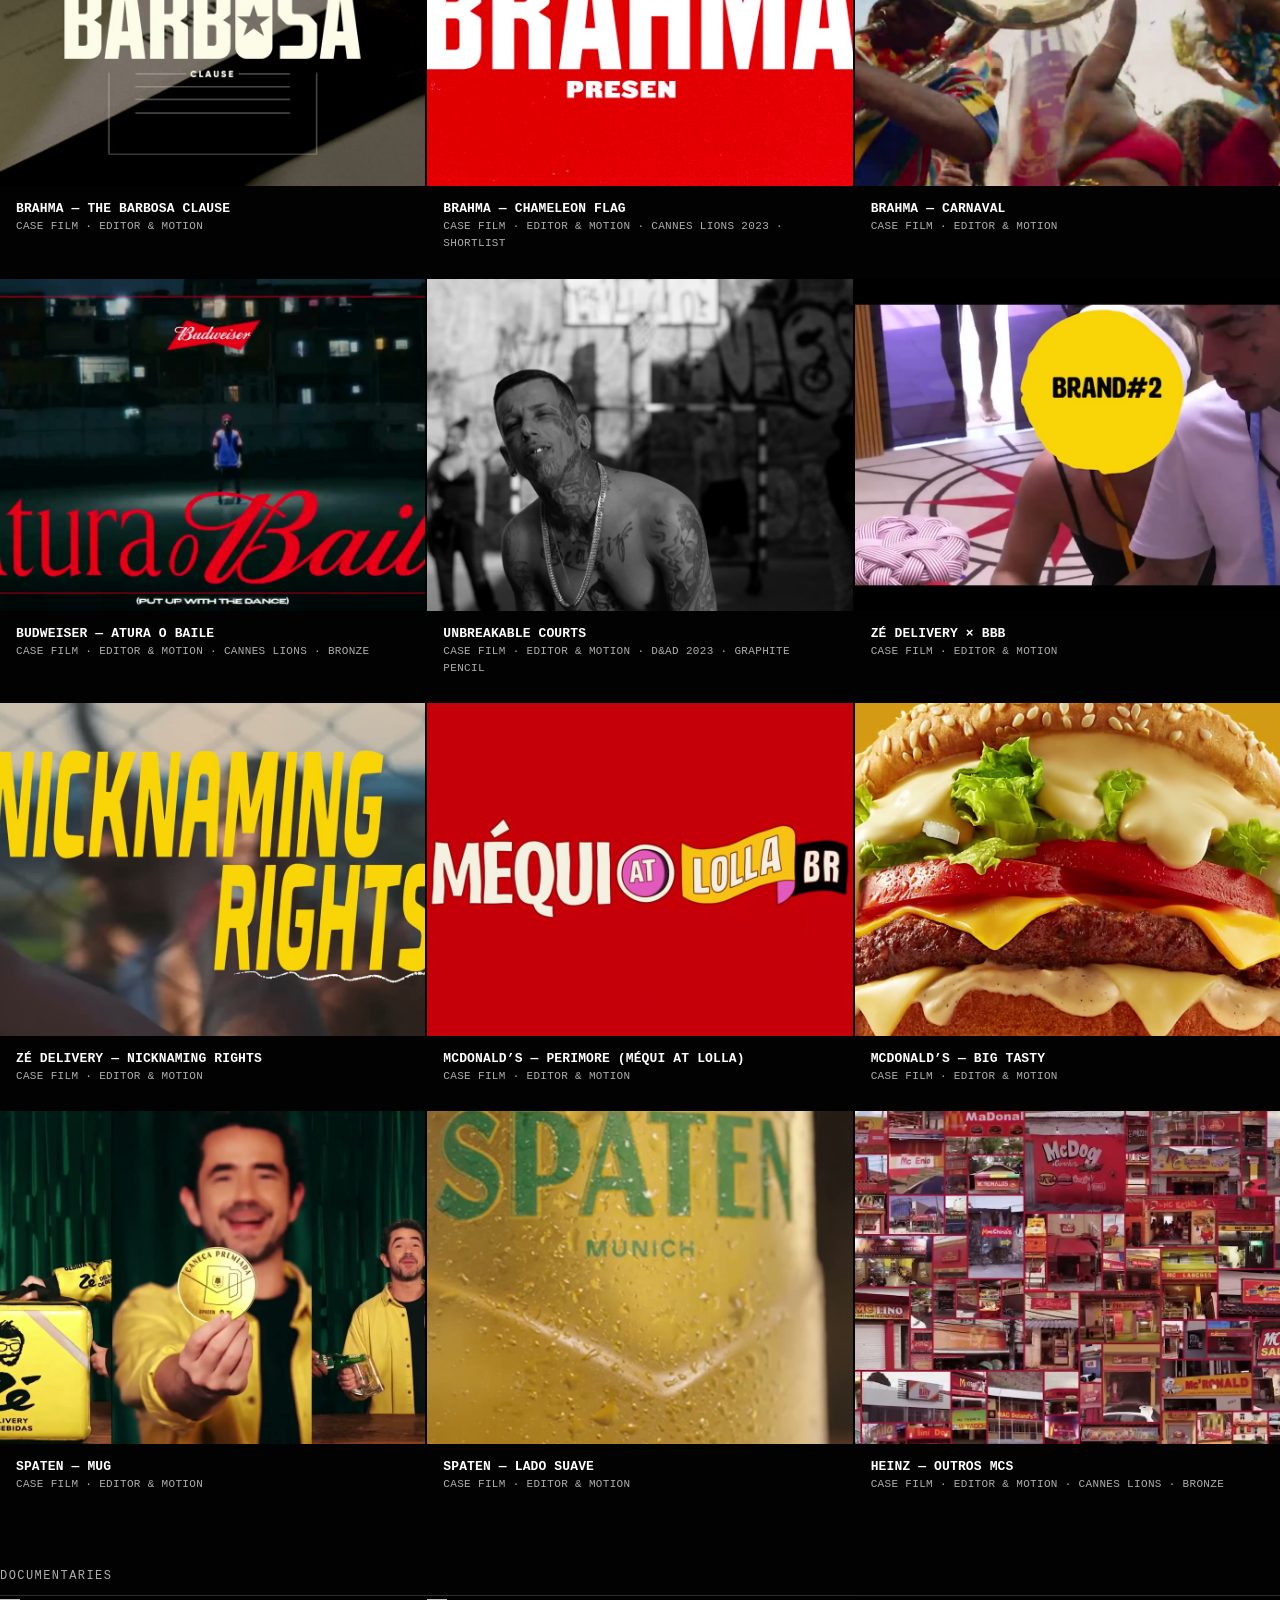
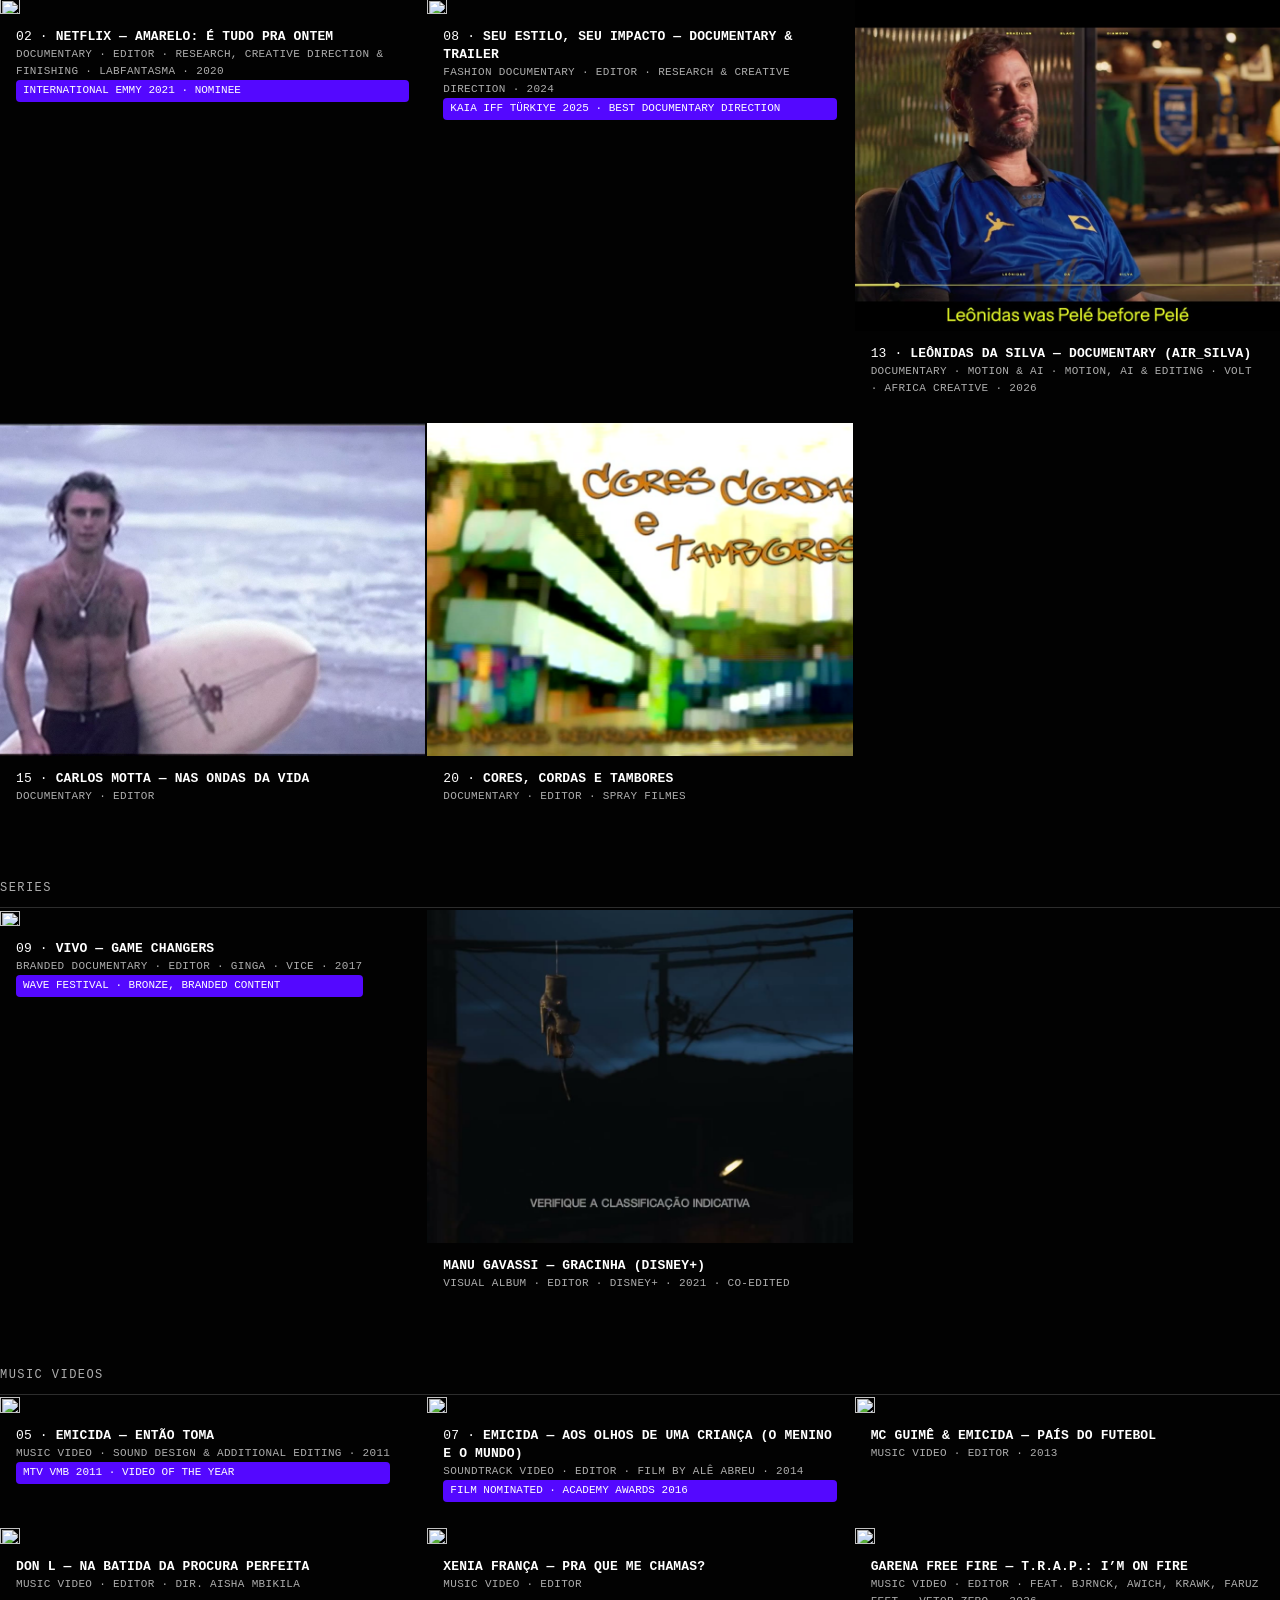
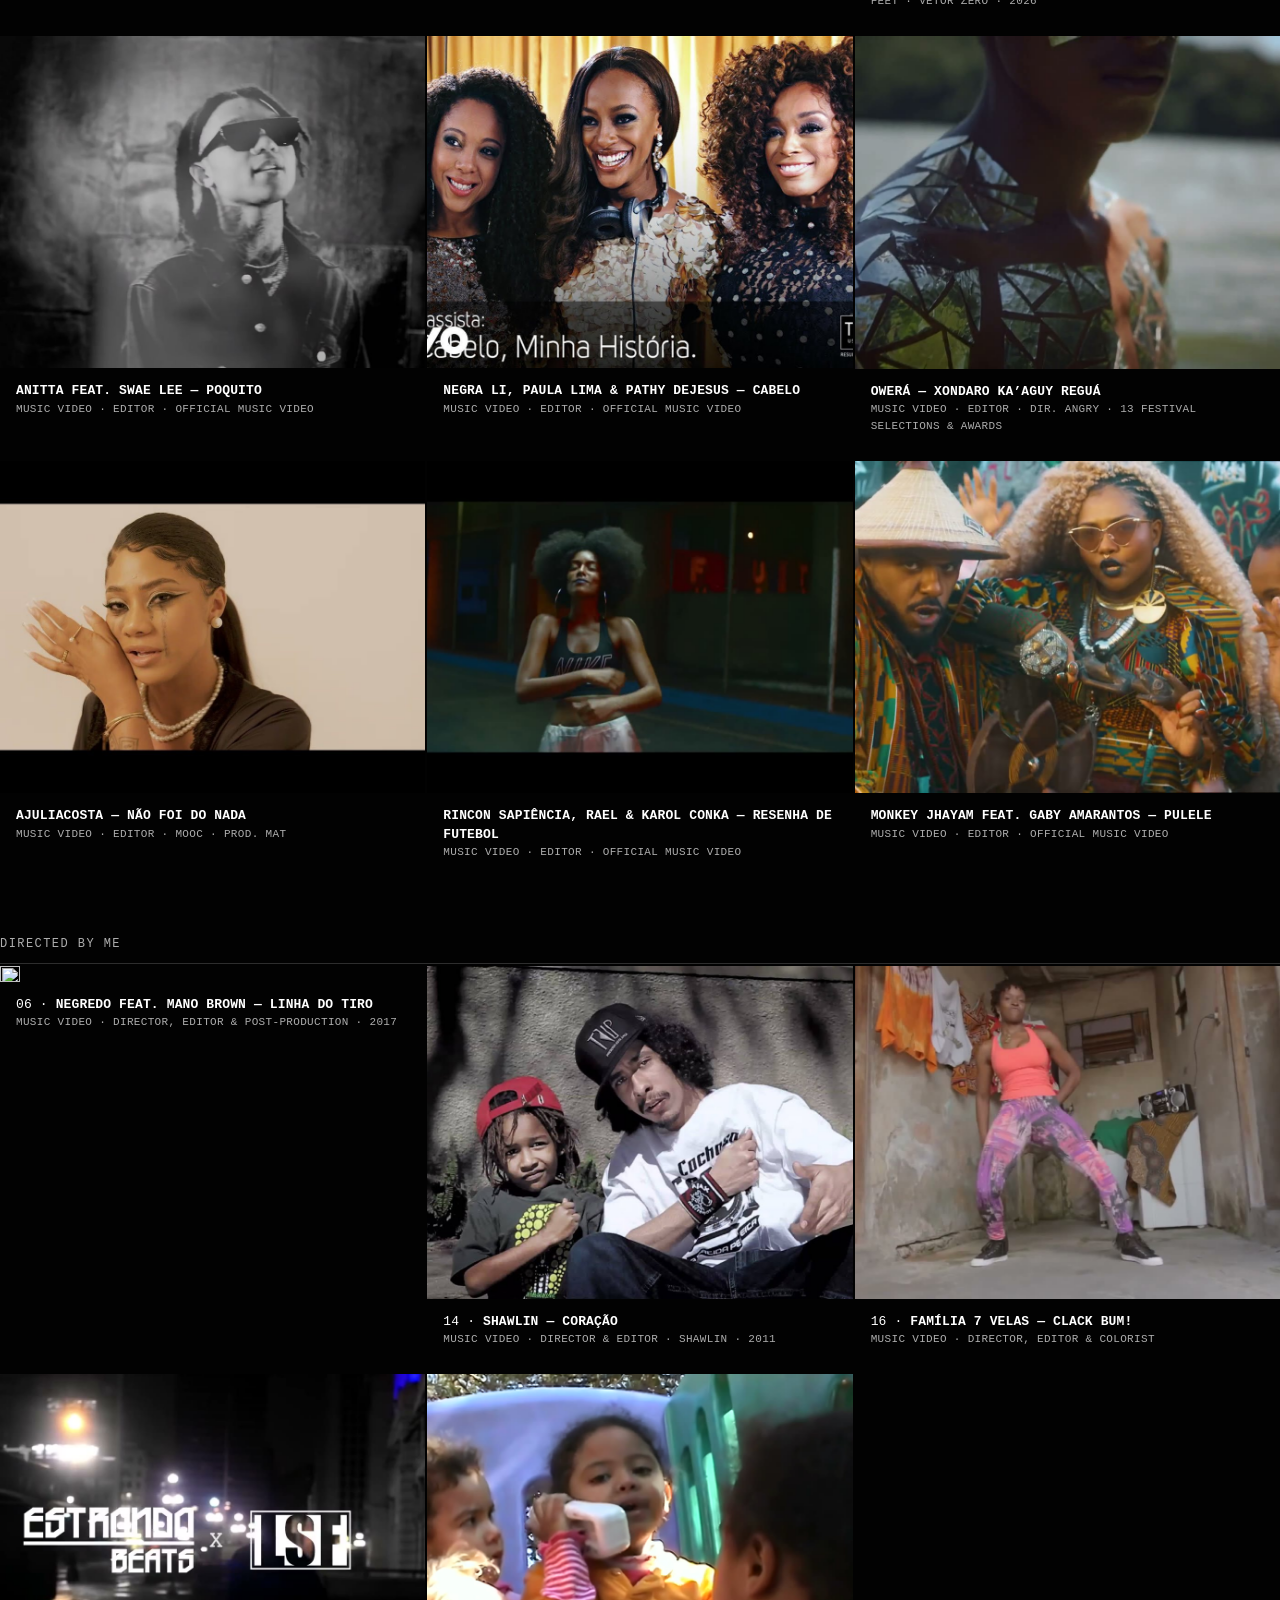
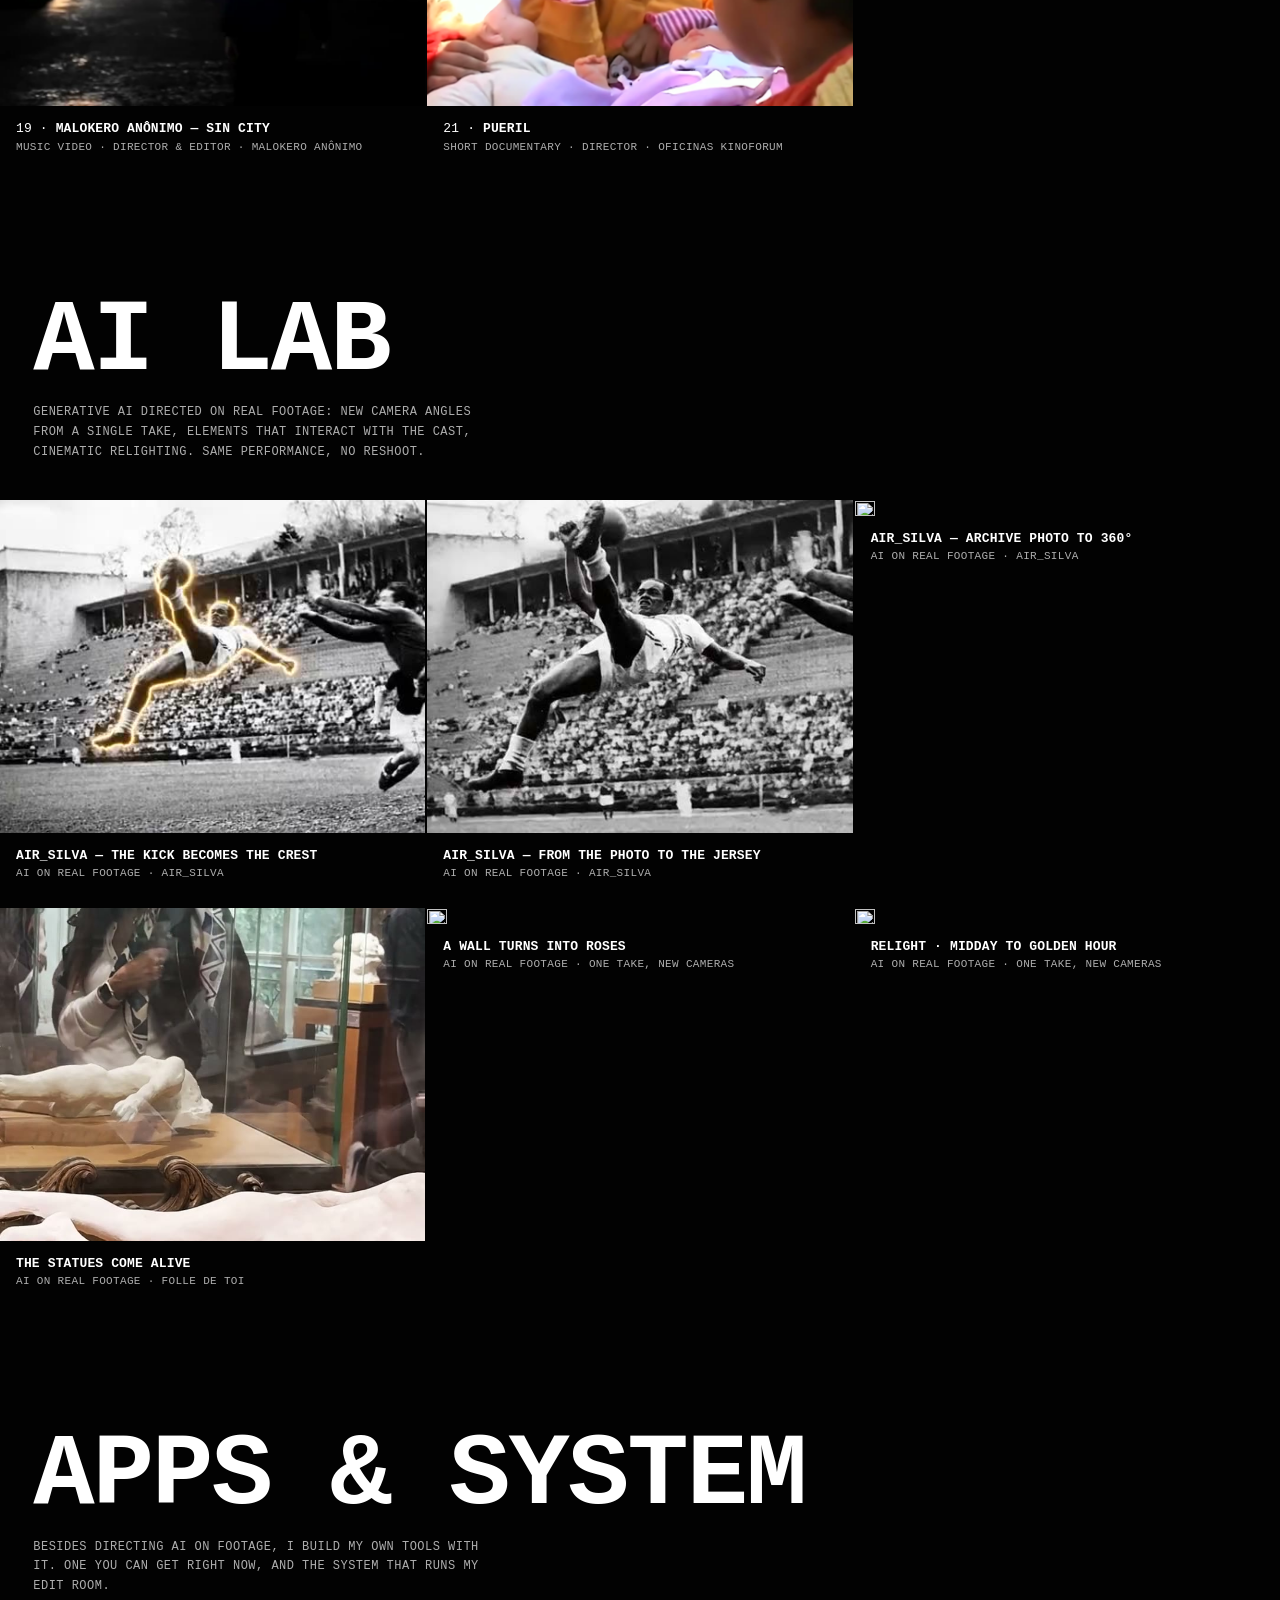
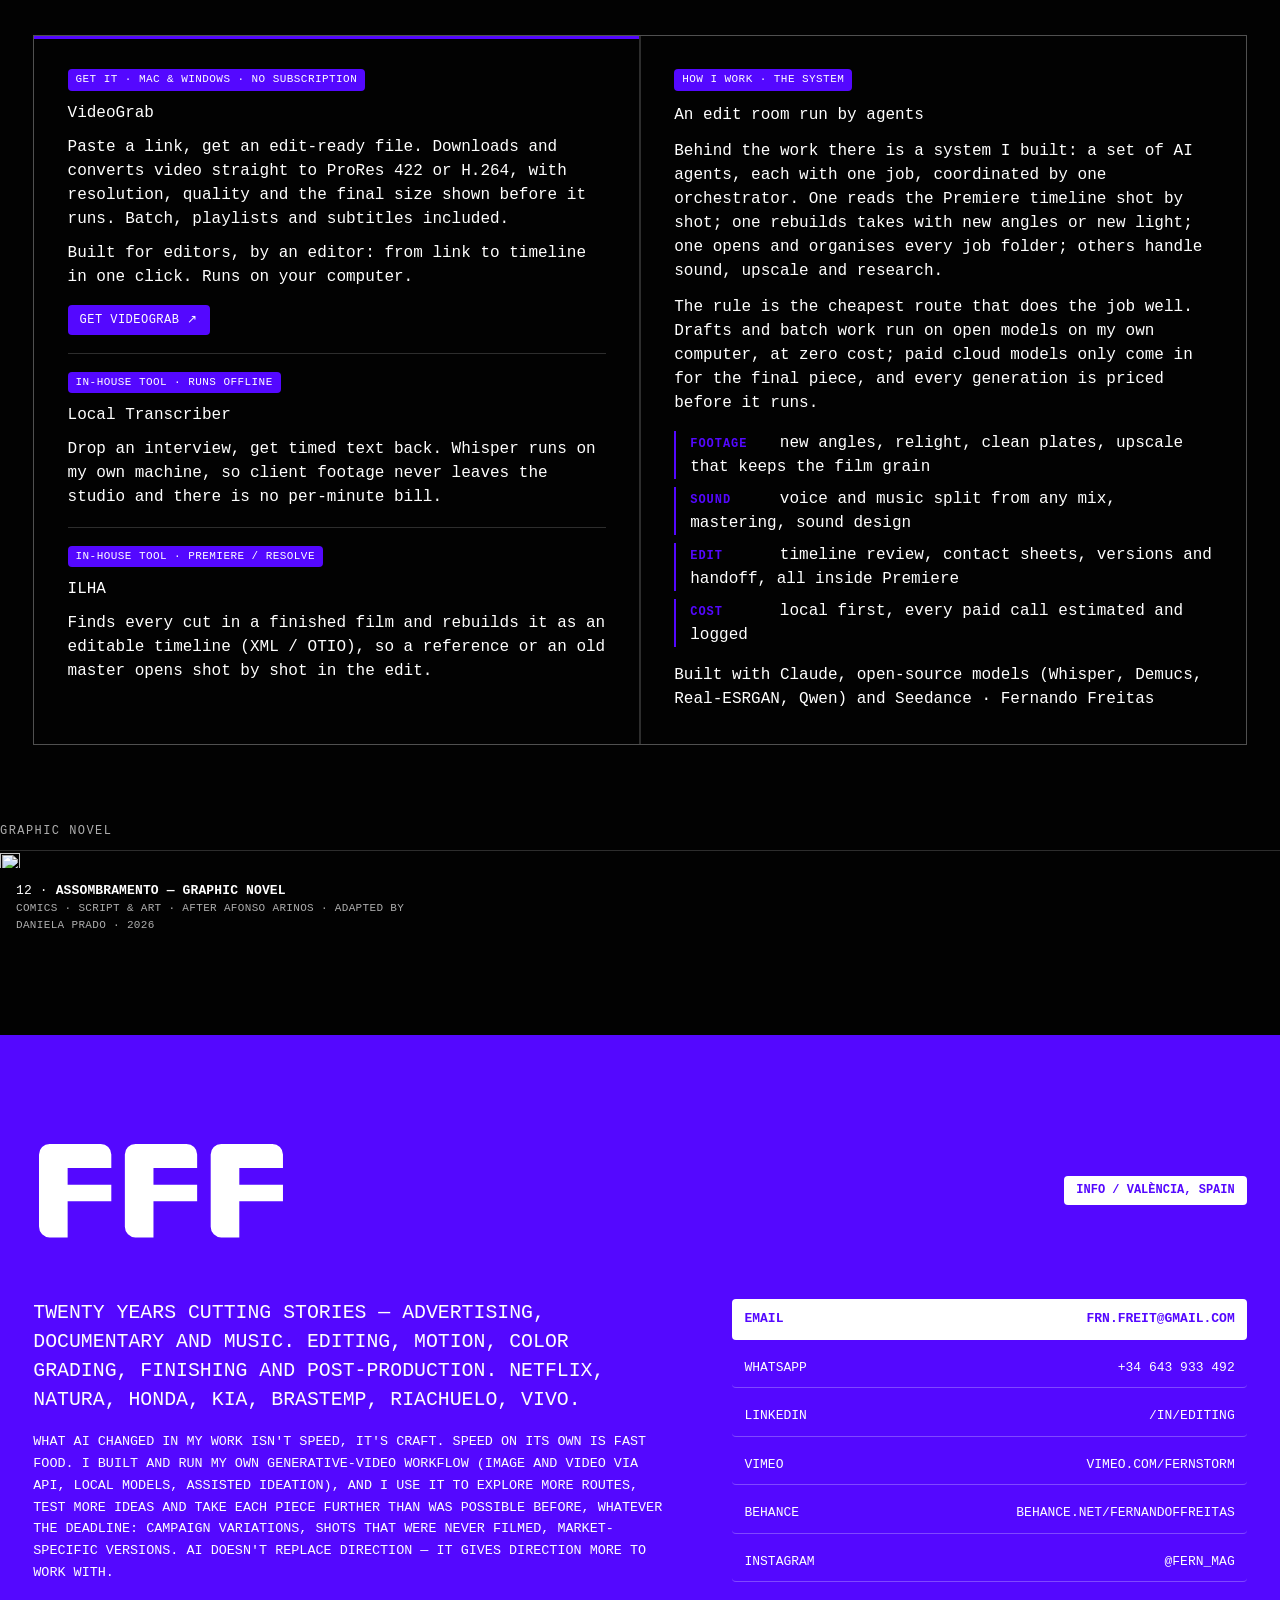
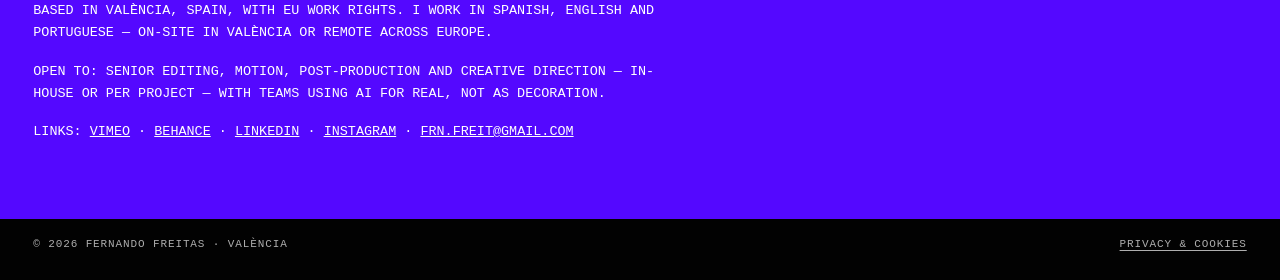
==== commit a863efb4: "1121t: tradução de Director Co-Authored-By: Claude Fable 5.2 <noreply@anthropic.com>" ====
--- a/index.html
+++ b/index.html
@@ -41,7 +41,7 @@
 <!-- Fontes pelo Bunny Fonts (UE, sem registro de visitante) no lugar do Google Fonts -->
 <link rel="preconnect" href="https://fonts.bunny.net">
 <link rel="stylesheet" href="https://fonts.bunny.net/css?family=big-shoulders-display:700,800|hanken-grotesk:400,500,600|space-mono:400,700&display=swap">
-<link rel="stylesheet" href="css/site.css?v=1121s">
+<link rel="stylesheet" href="css/site.css?v=1121t">
 </head>
 <body>
 <div class="intro" id="intro" aria-hidden="true">
@@ -143,7 +143,7 @@
       </span>
     </span>
   </a>
-  <div class="clients" role="img" aria-label="Brands, agencies and production companies I have worked with: Netflix, Coca-Cola, Wieden+Kennedy, NIKE, Itaú, Almapbbdo, Disney, Honda, FCB, Google, VIVO, McDonald's, Africa Creative, Heineken, Youtube, adam&amp;eveDDB, Globo, Stella Artois, Y&amp;R, Natura, Prime Video, KIA, VML, Facebook, Brastemp, MTV, J. Walter Thompson, Red Bull, Spaten, Galeria, Mitsubishi, Instagram, Estadão, GUT, JEEP, Leite Moça, Delicatessen Filmes, Olympikus, Sunsilk, YourMama, Telefonica, AVON, VICE, Ifood, Conspiração Filmes, TIM, SKOL, F.biz, LUX, Riachuelo, Paranoid, C&amp;A, TNT, Mixer, Renner, Free Fire, Vetor Zero, Trident, Santa Transmedia, Pernambucanas, Ginga, Salon Line, VOLT, Banco Original, Kondzilla, Amaro, Lab Fantasma, Casa de Clipes, Corazon Filmes, Sentimental Filme, Liquor, Trator Filmes, Ambev, Mercedes-Benz, Heinz, Mercado Livre, O Boticário, BRF, O2 Filmes, Caipe, K9 Films, Capuri, Ladybird, Dia Estúdio, Killers, Sweat, Hogarth, Cine, Mynd, Michelob Ultra, Zé Delivery, Hungry Man, Peugeot, Universal Music, Anitta, MOOC, FLAGCX, Brahma, Budweiser, Sadia, TRESemmé, Converse, F/Nazca Saatchi &amp; Saatchi, Unilever, P&amp;G, TikTok, Spray Filmes"><div class="clients-slot"><img src="assets/logos/netflix.png?v=1121s" alt="" width="400" height="160" decoding="async" class="on"><img src="assets/logos/coca-cola.png?v=1121s" alt="" width="400" height="160" decoding="async"><img src="assets/logos/wk.png?v=1121s" alt="" width="400" height="160" decoding="async"><img src="assets/logos/nike.png?v=1121s" alt="" width="400" height="160" decoding="async"><img src="assets/logos/itau.png?v=1121s" alt="" width="400" height="160" decoding="async"><img src="assets/logos/almapbbdo.png?v=1121s" alt="" width="400" height="160" decoding="async"><img src="assets/logos/disney.png?v=1121s" alt="" width="400" height="160" decoding="async"><img src="assets/logos/honda.png?v=1121s" alt="" width="400" height="160" decoding="async"><img src="assets/logos/fcb.png?v=1121s" alt="" width="400" height="160" decoding="async"><img src="assets/logos/google.png?v=1121s" alt="" width="400" height="160" decoding="async"><img src="assets/logos/vivo.png?v=1121s" alt="" width="400" height="160" decoding="async"><img src="assets/logos/mcdonalds.png?v=1121s" alt="" width="400" height="160" decoding="async"><img src="assets/logos/africa-creative.png?v=1121s" alt="" width="400" height="160" decoding="async"><img src="assets/logos/heineken.png?v=1121s" alt="" width="400" height="160" decoding="async"><img src="assets/logos/youtube.png?v=1121s" alt="" width="400" height="160" decoding="async"><img src="assets/logos/adameve.png?v=1121s" alt="" width="400" height="160" decoding="async"><img src="assets/logos/globo.png?v=1121s" alt="" width="400" height="160" decoding="async"><img src="assets/logos/stella.png?v=1121s" alt="" width="400" height="160" decoding="async"><img src="assets/logos/yr.png?v=1121s" alt="" width="400" height="160" decoding="async"><img src="assets/logos/natura.png?v=1121s" alt="" width="400" height="160" decoding="async"><img src="assets/logos/prime.png?v=1121s" alt="" width="400" height="160" decoding="async"><img src="assets/logos/kia.png?v=1121s" alt="" width="400" height="160" decoding="async"><img src="assets/logos/vml.png?v=1121s" alt="" width="400" height="160" decoding="async"><img src="assets/logos/facebook.png?v=1121s" alt="" width="400" height="160" decoding="async"><img src="assets/logos/brastemp.png?v=1121s" alt="" width="400" height="160" decoding="async"><img src="assets/logos/mtv.png?v=1121s" alt="" width="400" height="160" decoding="async"><img src="assets/logos/jwt.png?v=1121s" alt="" width="400" height="160" decoding="async"><img src="assets/logos/redbull.png?v=1121s" alt="" width="400" height="160" decoding="async"><img src="assets/logos/spaten.png?v=1121s" alt="" width="400" height="160" decoding="async"><img src="assets/logos/galeria.png?v=1121s" alt="" width="400" height="160" decoding="async"><img src="assets/logos/mitsubishi.png?v=1121s" alt="" width="400" height="160" decoding="async"><img src="assets/logos/instagram.png?v=1121s" alt="" width="400" height="160" decoding="async"><img src="assets/logos/estadao.png?v=1121s" alt="" width="400" height="160" decoding="async"><img src="assets/logos/gut.png?v=1121s" alt="" width="400" height="160" decoding="async"><img src="assets/logos/jeep.png?v=1121s" alt="" width="400" height="160" decoding="async"><img src="assets/logos/leite-moca.png?v=1121s" alt="" width="400" height="160" decoding="async"><img src="assets/logos/delicatessen.png?v=1121s" alt="" width="400" height="160" decoding="async"><img src="assets/logos/olympikus.png?v=1121s" alt="" width="400" height="160" decoding="async"><img src="assets/logos/sunsilk.png?v=1121s" alt="" width="400" height="160" decoding="async"><img src="assets/logos/yourmama.png?v=1121s" alt="" width="400" height="160" decoding="async"><img src="assets/logos/telefonica.png?v=1121s" alt="" width="400" height="160" decoding="async"><img src="assets/logos/avon.png?v=1121s" alt="" width="400" height="160" decoding="async"><img src="assets/logos/vice.png?v=1121s" alt="" width="400" height="160" decoding="async"><img src="assets/logos/ifood.png?v=1121s" alt="" width="400" height="160" decoding="async"><img src="assets/logos/conspiracao.png?v=1121s" alt="" width="400" height="160" decoding="async"><img src="assets/logos/tim.png?v=1121s" alt="" width="400" height="160" decoding="async"><img src="assets/logos/skol.png?v=1121s" alt="" width="400" height="160" decoding="async"><img src="assets/logos/fbiz.png?v=1121s" alt="" width="400" height="160" decoding="async"><img src="assets/logos/lux.png?v=1121s" alt="" width="400" height="160" decoding="async"><img src="assets/logos/riachuelo.png?v=1121s" alt="" width="400" height="160" decoding="async"><img src="assets/logos/paranoid.png?v=1121s" alt="" width="400" height="160" decoding="async"><img src="assets/logos/cea.png?v=1121s" alt="" width="400" height="160" decoding="async"><img src="assets/logos/tnt.png?v=1121s" alt="" width="400" height="160" decoding="async"><img src="assets/logos/mixer.png?v=1121s" alt="" width="400" height="160" decoding="async"><img src="assets/logos/renner.png?v=1121s" alt="" width="400" height="160" decoding="async"><img src="assets/logos/freefire.png?v=1121s" alt="" width="400" height="160" decoding="async"><img src="assets/logos/vetorzero.png?v=1121s" alt="" width="400" height="160" decoding="async"><img src="assets/logos/trident.png?v=1121s" alt="" width="400" height="160" decoding="async"><img src="assets/logos/santa.png?v=1121s" alt="" width="400" height="160" decoding="async"><img src="assets/logos/pernambucanas.png?v=1121s" alt="" width="400" height="160" decoding="async"><img src="assets/logos/ginga.png?v=1121s" alt="" width="400" height="160" decoding="async"><img src="assets/logos/salonline.png?v=1121s" alt="" width="400" height="160" decoding="async"><img src="assets/logos/volt.png?v=1121s" alt="" width="400" height="160" decoding="async"><img src="assets/logos/original.png?v=1121s" alt="" width="400" height="160" decoding="async"><img src="assets/logos/kondzilla.png?v=1121s" alt="" width="400" height="160" decoding="async"><img src="assets/logos/amaro.png?v=1121s" alt="" width="400" height="160" decoding="async"><img src="assets/logos/labfantasma.png?v=1121s" alt="" width="400" height="160" decoding="async"><img src="assets/logos/casa-de-clipes.png?v=1121s" alt="" width="400" height="160" decoding="async"><img src="assets/logos/corazon.png?v=1121s" alt="" width="400" height="160" decoding="async"><img src="assets/logos/sentimental.png?v=1121s" alt="" width="400" height="160" decoding="async"><img src="assets/logos/liquor.png?v=1121s" alt="" width="400" height="160" decoding="async"><img src="assets/logos/trator.png?v=1121s" alt="" width="400" height="160" decoding="async"><img src="assets/logos/ambev.png?v=1121s" alt="" width="400" height="160" decoding="async"><img src="assets/logos/mercedes.png?v=1121s" alt="" width="400" height="160" decoding="async"><img src="assets/logos/heinz.png?v=1121s" alt="" width="400" height="160" decoding="async"><img src="assets/logos/mercadolivre.png?v=1121s" alt="" width="400" height="160" decoding="async"><img src="assets/logos/boticario.png?v=1121s" alt="" width="400" height="160" decoding="async"><img src="assets/logos/brf.png?v=1121s" alt="" width="400" height="160" decoding="async"><img src="assets/logos/o2filmes.png?v=1121s" alt="" width="400" height="160" decoding="async"><img src="assets/logos/caipe.png?v=1121s" alt="" width="400" height="160" decoding="async"><img src="assets/logos/k9films.png?v=1121s" alt="" width="400" height="160" decoding="async"><img src="assets/logos/capuri.png?v=1121s" alt="" width="400" height="160" decoding="async"><img src="assets/logos/ladybird.png?v=1121s" alt="" width="400" height="160" decoding="async"><img src="assets/logos/diaestudio.png?v=1121s" alt="" width="400" height="160" decoding="async"><img src="assets/logos/killers.png?v=1121s" alt="" width="400" height="160" decoding="async"><img src="assets/logos/sweat.png?v=1121s" alt="" width="400" height="160" decoding="async"><img src="assets/logos/hogarth.png?v=1121s" alt="" width="400" height="160" decoding="async"><img src="assets/logos/cine.png?v=1121s" alt="" width="400" height="160" decoding="async"><img src="assets/logos/mynd.png?v=1121s" alt="" width="400" height="160" decoding="async"><img src="assets/logos/michelob.png?v=1121s" alt="" width="400" height="160" decoding="async"><img src="assets/logos/zedelivery.png?v=1121s" alt="" width="400" height="160" decoding="async"><img src="assets/logos/hungryman.png?v=1121s" alt="" width="400" height="160" decoding="async"><img src="assets/logos/peugeot.png?v=1121s" alt="" width="400" height="160" decoding="async"><img src="assets/logos/universalmusic.png?v=1121s" alt="" width="400" height="160" decoding="async"><img src="assets/logos/anitta.png?v=1121s" alt="" width="400" height="160" decoding="async"><img src="assets/logos/mooc.png?v=1121s" alt="" width="400" height="160" decoding="async"><img src="assets/logos/flagcx.png?v=1121s" alt="" width="400" height="160" decoding="async"><img src="assets/logos/brahma.png?v=1121s" alt="" width="400" height="160" decoding="async"><img src="assets/logos/budweiser.png?v=1121s" alt="" width="400" height="160" decoding="async"><img src="assets/logos/sadia.png?v=1121s" alt="" width="400" height="160" decoding="async"><img src="assets/logos/tresemme.png?v=1121s" alt="" width="400" height="160" decoding="async"><img src="assets/logos/converse.png?v=1121s" alt="" width="400" height="160" decoding="async"><img src="assets/logos/fnazca.png?v=1121s" alt="" width="400" height="160" decoding="async"><img src="assets/logos/unilever.png?v=1121s" alt="" width="400" height="160" decoding="async"><img src="assets/logos/pg.png?v=1121s" alt="" width="400" height="160" decoding="async"><img src="assets/logos/tiktok.png?v=1121s" alt="" width="400" height="160" decoding="async"><img src="assets/logos/sprayfilmes.png?v=1121s" alt="" width="400" height="160" decoding="async"></div></div>
+  <div class="clients" role="img" aria-label="Brands, agencies and production companies I have worked with: Netflix, Coca-Cola, Wieden+Kennedy, NIKE, Itaú, Almapbbdo, Disney, Honda, FCB, Google, VIVO, McDonald's, Africa Creative, Heineken, Youtube, adam&amp;eveDDB, Globo, Stella Artois, Y&amp;R, Natura, Prime Video, KIA, VML, Facebook, Brastemp, MTV, J. Walter Thompson, Red Bull, Spaten, Galeria, Mitsubishi, Instagram, Estadão, GUT, JEEP, Leite Moça, Delicatessen Filmes, Olympikus, Sunsilk, YourMama, Telefonica, AVON, VICE, Ifood, Conspiração Filmes, TIM, SKOL, F.biz, LUX, Riachuelo, Paranoid, C&amp;A, TNT, Mixer, Renner, Free Fire, Vetor Zero, Trident, Santa Transmedia, Pernambucanas, Ginga, Salon Line, VOLT, Banco Original, Kondzilla, Amaro, Lab Fantasma, Casa de Clipes, Corazon Filmes, Sentimental Filme, Liquor, Trator Filmes, Ambev, Mercedes-Benz, Heinz, Mercado Livre, O Boticário, BRF, O2 Filmes, Caipe, K9 Films, Capuri, Ladybird, Dia Estúdio, Killers, Sweat, Hogarth, Cine, Mynd, Michelob Ultra, Zé Delivery, Hungry Man, Peugeot, Universal Music, Anitta, MOOC, FLAGCX, Brahma, Budweiser, Sadia, TRESemmé, Converse, F/Nazca Saatchi &amp; Saatchi, Unilever, P&amp;G, TikTok, Spray Filmes"><div class="clients-slot"><img src="assets/logos/netflix.png?v=1121t" alt="" width="400" height="160" decoding="async" class="on"><img src="assets/logos/coca-cola.png?v=1121t" alt="" width="400" height="160" decoding="async"><img src="assets/logos/wk.png?v=1121t" alt="" width="400" height="160" decoding="async"><img src="assets/logos/nike.png?v=1121t" alt="" width="400" height="160" decoding="async"><img src="assets/logos/itau.png?v=1121t" alt="" width="400" height="160" decoding="async"><img src="assets/logos/almapbbdo.png?v=1121t" alt="" width="400" height="160" decoding="async"><img src="assets/logos/disney.png?v=1121t" alt="" width="400" height="160" decoding="async"><img src="assets/logos/honda.png?v=1121t" alt="" width="400" height="160" decoding="async"><img src="assets/logos/fcb.png?v=1121t" alt="" width="400" height="160" decoding="async"><img src="assets/logos/google.png?v=1121t" alt="" width="400" height="160" decoding="async"><img src="assets/logos/vivo.png?v=1121t" alt="" width="400" height="160" decoding="async"><img src="assets/logos/mcdonalds.png?v=1121t" alt="" width="400" height="160" decoding="async"><img src="assets/logos/africa-creative.png?v=1121t" alt="" width="400" height="160" decoding="async"><img src="assets/logos/heineken.png?v=1121t" alt="" width="400" height="160" decoding="async"><img src="assets/logos/youtube.png?v=1121t" alt="" width="400" height="160" decoding="async"><img src="assets/logos/adameve.png?v=1121t" alt="" width="400" height="160" decoding="async"><img src="assets/logos/globo.png?v=1121t" alt="" width="400" height="160" decoding="async"><img src="assets/logos/stella.png?v=1121t" alt="" width="400" height="160" decoding="async"><img src="assets/logos/yr.png?v=1121t" alt="" width="400" height="160" decoding="async"><img src="assets/logos/natura.png?v=1121t" alt="" width="400" height="160" decoding="async"><img src="assets/logos/prime.png?v=1121t" alt="" width="400" height="160" decoding="async"><img src="assets/logos/kia.png?v=1121t" alt="" width="400" height="160" decoding="async"><img src="assets/logos/vml.png?v=1121t" alt="" width="400" height="160" decoding="async"><img src="assets/logos/facebook.png?v=1121t" alt="" width="400" height="160" decoding="async"><img src="assets/logos/brastemp.png?v=1121t" alt="" width="400" height="160" decoding="async"><img src="assets/logos/mtv.png?v=1121t" alt="" width="400" height="160" decoding="async"><img src="assets/logos/jwt.png?v=1121t" alt="" width="400" height="160" decoding="async"><img src="assets/logos/redbull.png?v=1121t" alt="" width="400" height="160" decoding="async"><img src="assets/logos/spaten.png?v=1121t" alt="" width="400" height="160" decoding="async"><img src="assets/logos/galeria.png?v=1121t" alt="" width="400" height="160" decoding="async"><img src="assets/logos/mitsubishi.png?v=1121t" alt="" width="400" height="160" decoding="async"><img src="assets/logos/instagram.png?v=1121t" alt="" width="400" height="160" decoding="async"><img src="assets/logos/estadao.png?v=1121t" alt="" width="400" height="160" decoding="async"><img src="assets/logos/gut.png?v=1121t" alt="" width="400" height="160" decoding="async"><img src="assets/logos/jeep.png?v=1121t" alt="" width="400" height="160" decoding="async"><img src="assets/logos/leite-moca.png?v=1121t" alt="" width="400" height="160" decoding="async"><img src="assets/logos/delicatessen.png?v=1121t" alt="" width="400" height="160" decoding="async"><img src="assets/logos/olympikus.png?v=1121t" alt="" width="400" height="160" decoding="async"><img src="assets/logos/sunsilk.png?v=1121t" alt="" width="400" height="160" decoding="async"><img src="assets/logos/yourmama.png?v=1121t" alt="" width="400" height="160" decoding="async"><img src="assets/logos/telefonica.png?v=1121t" alt="" width="400" height="160" decoding="async"><img src="assets/logos/avon.png?v=1121t" alt="" width="400" height="160" decoding="async"><img src="assets/logos/vice.png?v=1121t" alt="" width="400" height="160" decoding="async"><img src="assets/logos/ifood.png?v=1121t" alt="" width="400" height="160" decoding="async"><img src="assets/logos/conspiracao.png?v=1121t" alt="" width="400" height="160" decoding="async"><img src="assets/logos/tim.png?v=1121t" alt="" width="400" height="160" decoding="async"><img src="assets/logos/skol.png?v=1121t" alt="" width="400" height="160" decoding="async"><img src="assets/logos/fbiz.png?v=1121t" alt="" width="400" height="160" decoding="async"><img src="assets/logos/lux.png?v=1121t" alt="" width="400" height="160" decoding="async"><img src="assets/logos/riachuelo.png?v=1121t" alt="" width="400" height="160" decoding="async"><img src="assets/logos/paranoid.png?v=1121t" alt="" width="400" height="160" decoding="async"><img src="assets/logos/cea.png?v=1121t" alt="" width="400" height="160" decoding="async"><img src="assets/logos/tnt.png?v=1121t" alt="" width="400" height="160" decoding="async"><img src="assets/logos/mixer.png?v=1121t" alt="" width="400" height="160" decoding="async"><img src="assets/logos/renner.png?v=1121t" alt="" width="400" height="160" decoding="async"><img src="assets/logos/freefire.png?v=1121t" alt="" width="400" height="160" decoding="async"><img src="assets/logos/vetorzero.png?v=1121t" alt="" width="400" height="160" decoding="async"><img src="assets/logos/trident.png?v=1121t" alt="" width="400" height="160" decoding="async"><img src="assets/logos/santa.png?v=1121t" alt="" width="400" height="160" decoding="async"><img src="assets/logos/pernambucanas.png?v=1121t" alt="" width="400" height="160" decoding="async"><img src="assets/logos/ginga.png?v=1121t" alt="" width="400" height="160" decoding="async"><img src="assets/logos/salonline.png?v=1121t" alt="" width="400" height="160" decoding="async"><img src="assets/logos/volt.png?v=1121t" alt="" width="400" height="160" decoding="async"><img src="assets/logos/original.png?v=1121t" alt="" width="400" height="160" decoding="async"><img src="assets/logos/kondzilla.png?v=1121t" alt="" width="400" height="160" decoding="async"><img src="assets/logos/amaro.png?v=1121t" alt="" width="400" height="160" decoding="async"><img src="assets/logos/labfantasma.png?v=1121t" alt="" width="400" height="160" decoding="async"><img src="assets/logos/casa-de-clipes.png?v=1121t" alt="" width="400" height="160" decoding="async"><img src="assets/logos/corazon.png?v=1121t" alt="" width="400" height="160" decoding="async"><img src="assets/logos/sentimental.png?v=1121t" alt="" width="400" height="160" decoding="async"><img src="assets/logos/liquor.png?v=1121t" alt="" width="400" height="160" decoding="async"><img src="assets/logos/trator.png?v=1121t" alt="" width="400" height="160" decoding="async"><img src="assets/logos/ambev.png?v=1121t" alt="" width="400" height="160" decoding="async"><img src="assets/logos/mercedes.png?v=1121t" alt="" width="400" height="160" decoding="async"><img src="assets/logos/heinz.png?v=1121t" alt="" width="400" height="160" decoding="async"><img src="assets/logos/mercadolivre.png?v=1121t" alt="" width="400" height="160" decoding="async"><img src="assets/logos/boticario.png?v=1121t" alt="" width="400" height="160" decoding="async"><img src="assets/logos/brf.png?v=1121t" alt="" width="400" height="160" decoding="async"><img src="assets/logos/o2filmes.png?v=1121t" alt="" width="400" height="160" decoding="async"><img src="assets/logos/caipe.png?v=1121t" alt="" width="400" height="160" decoding="async"><img src="assets/logos/k9films.png?v=1121t" alt="" width="400" height="160" decoding="async"><img src="assets/logos/capuri.png?v=1121t" alt="" width="400" height="160" decoding="async"><img src="assets/logos/ladybird.png?v=1121t" alt="" width="400" height="160" decoding="async"><img src="assets/logos/diaestudio.png?v=1121t" alt="" width="400" height="160" decoding="async"><img src="assets/logos/killers.png?v=1121t" alt="" width="400" height="160" decoding="async"><img src="assets/logos/sweat.png?v=1121t" alt="" width="400" height="160" decoding="async"><img src="assets/logos/hogarth.png?v=1121t" alt="" width="400" height="160" decoding="async"><img src="assets/logos/cine.png?v=1121t" alt="" width="400" height="160" decoding="async"><img src="assets/logos/mynd.png?v=1121t" alt="" width="400" height="160" decoding="async"><img src="assets/logos/michelob.png?v=1121t" alt="" width="400" height="160" decoding="async"><img src="assets/logos/zedelivery.png?v=1121t" alt="" width="400" height="160" decoding="async"><img src="assets/logos/hungryman.png?v=1121t" alt="" width="400" height="160" decoding="async"><img src="assets/logos/peugeot.png?v=1121t" alt="" width="400" height="160" decoding="async"><img src="assets/logos/universalmusic.png?v=1121t" alt="" width="400" height="160" decoding="async"><img src="assets/logos/anitta.png?v=1121t" alt="" width="400" height="160" decoding="async"><img src="assets/logos/mooc.png?v=1121t" alt="" width="400" height="160" decoding="async"><img src="assets/logos/flagcx.png?v=1121t" alt="" width="400" height="160" decoding="async"><img src="assets/logos/brahma.png?v=1121t" alt="" width="400" height="160" decoding="async"><img src="assets/logos/budweiser.png?v=1121t" alt="" width="400" height="160" decoding="async"><img src="assets/logos/sadia.png?v=1121t" alt="" width="400" height="160" decoding="async"><img src="assets/logos/tresemme.png?v=1121t" alt="" width="400" height="160" decoding="async"><img src="assets/logos/converse.png?v=1121t" alt="" width="400" height="160" decoding="async"><img src="assets/logos/fnazca.png?v=1121t" alt="" width="400" height="160" decoding="async"><img src="assets/logos/unilever.png?v=1121t" alt="" width="400" height="160" decoding="async"><img src="assets/logos/pg.png?v=1121t" alt="" width="400" height="160" decoding="async"><img src="assets/logos/tiktok.png?v=1121t" alt="" width="400" height="160" decoding="async"><img src="assets/logos/sprayfilmes.png?v=1121t" alt="" width="400" height="160" decoding="async"></div></div>
   <nav class="nav" aria-label="Sections">
     <a href="#reel">Reel</a>
     <a href="#works">Works</a>
@@ -351,9 +351,9 @@
 </svg>
 
 <script src="js/analytics.js?v=1119d" defer></script>
-<script src="js/data.js?v=1121s" defer></script>
-<script src="js/i18n.js?v=1121s" defer></script>
-<script src="js/site.js?v=1121s" defer></script>
-<script src="js/subs.js?v=1121s" defer></script>
+<script src="js/data.js?v=1121t" defer></script>
+<script src="js/i18n.js?v=1121t" defer></script>
+<script src="js/site.js?v=1121t" defer></script>
+<script src="js/subs.js?v=1121t" defer></script>
 </body>
 </html>
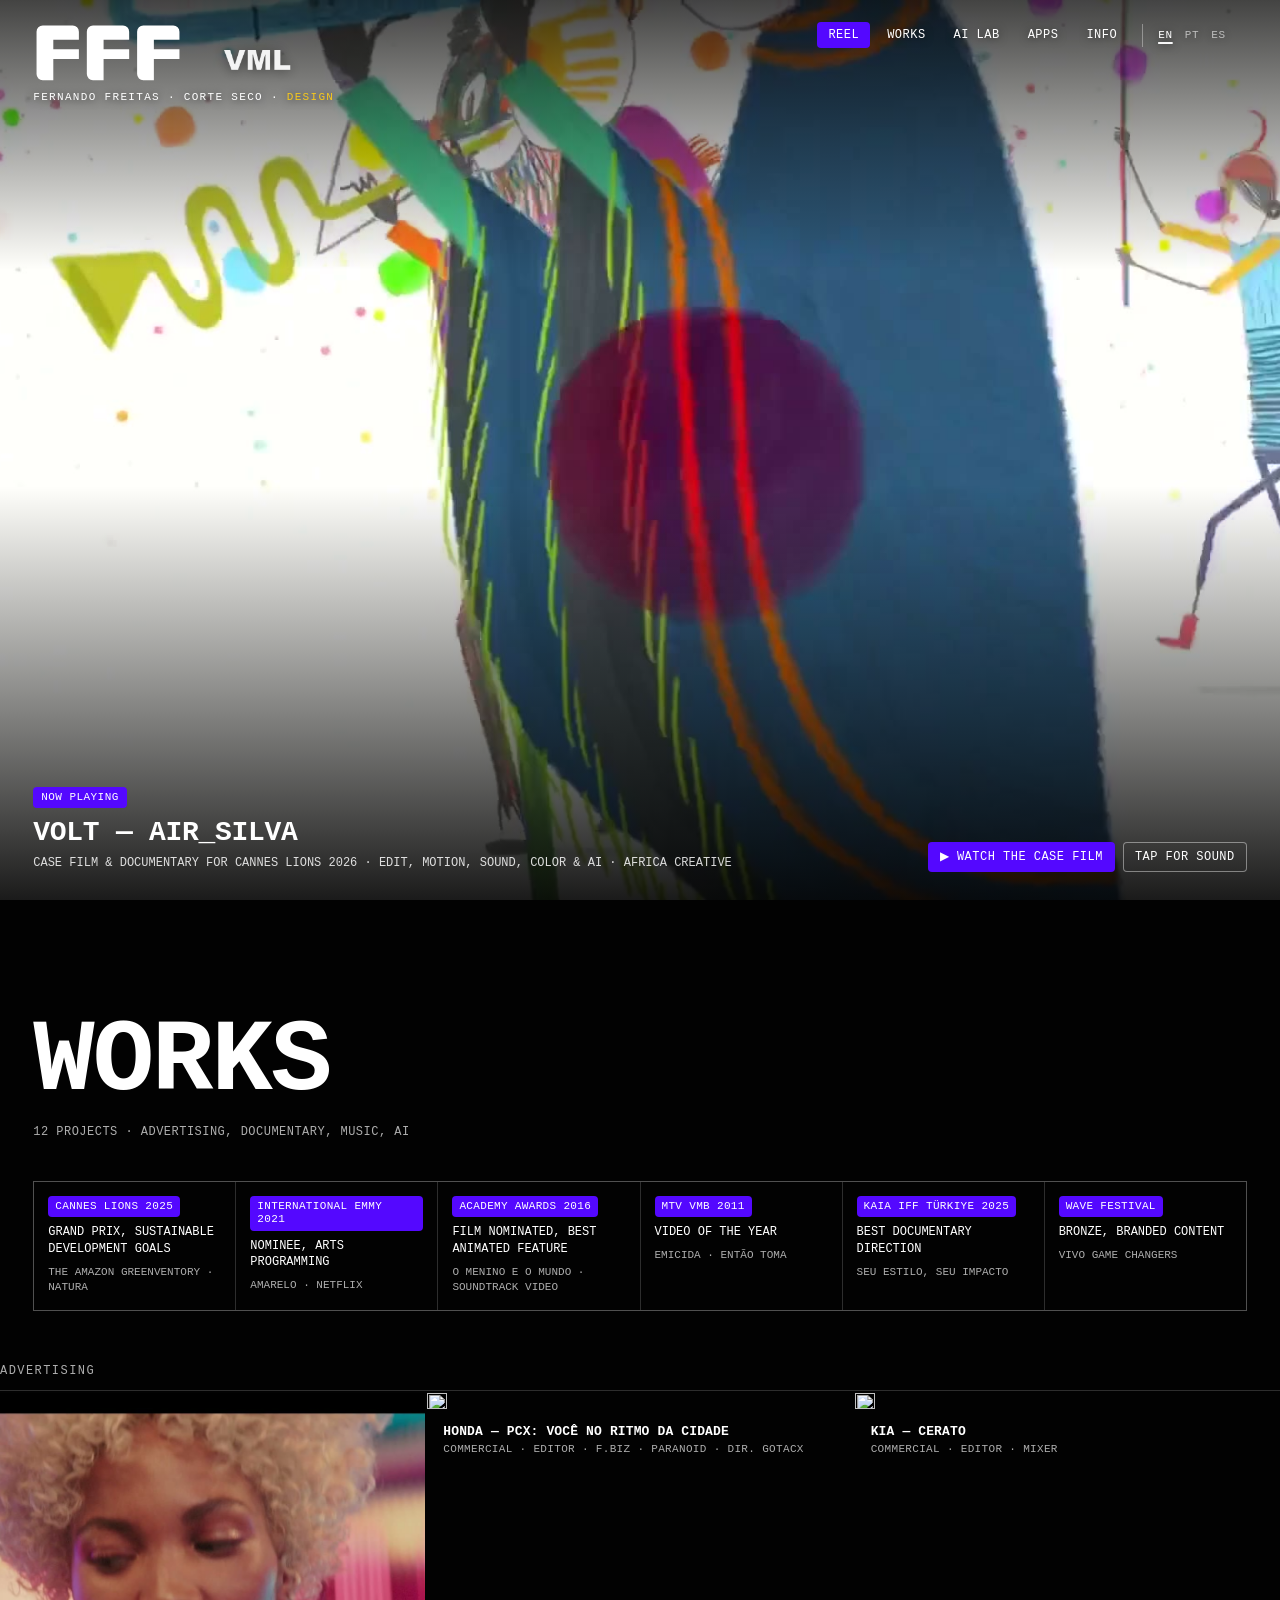
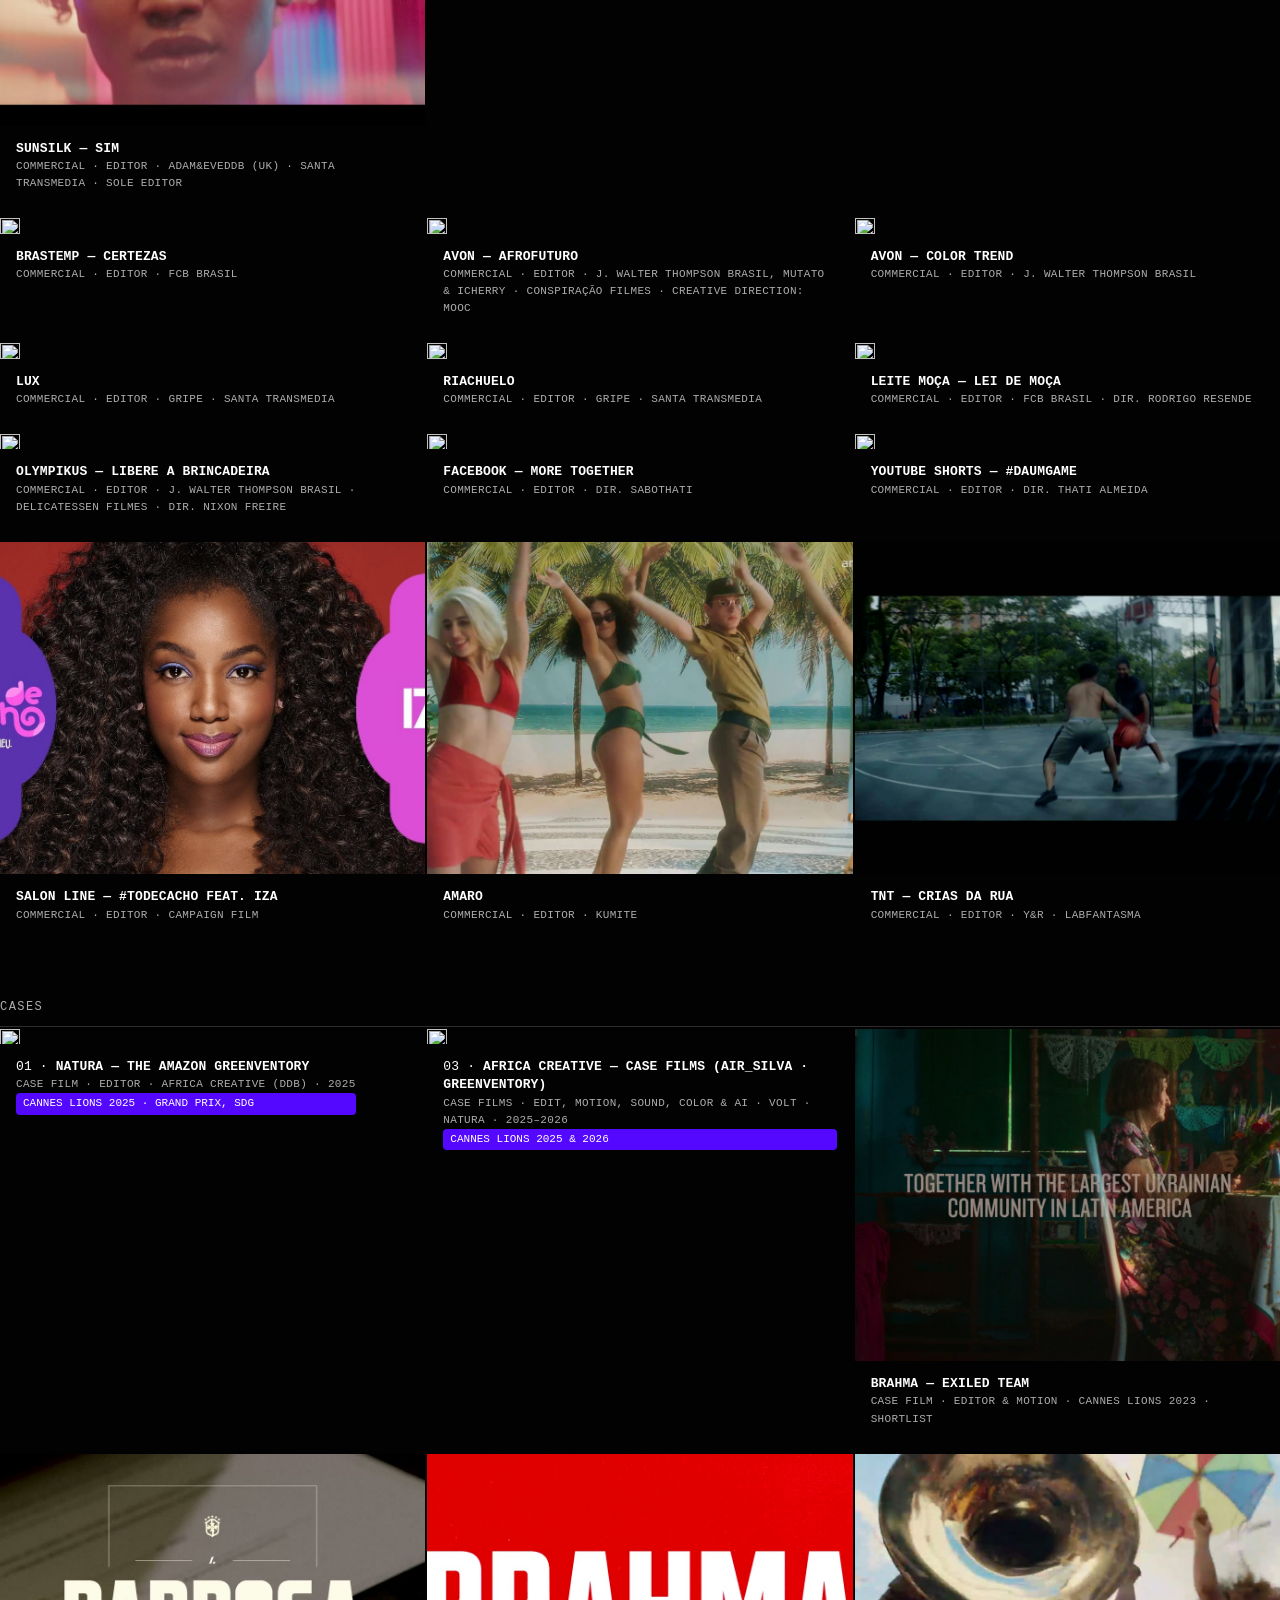
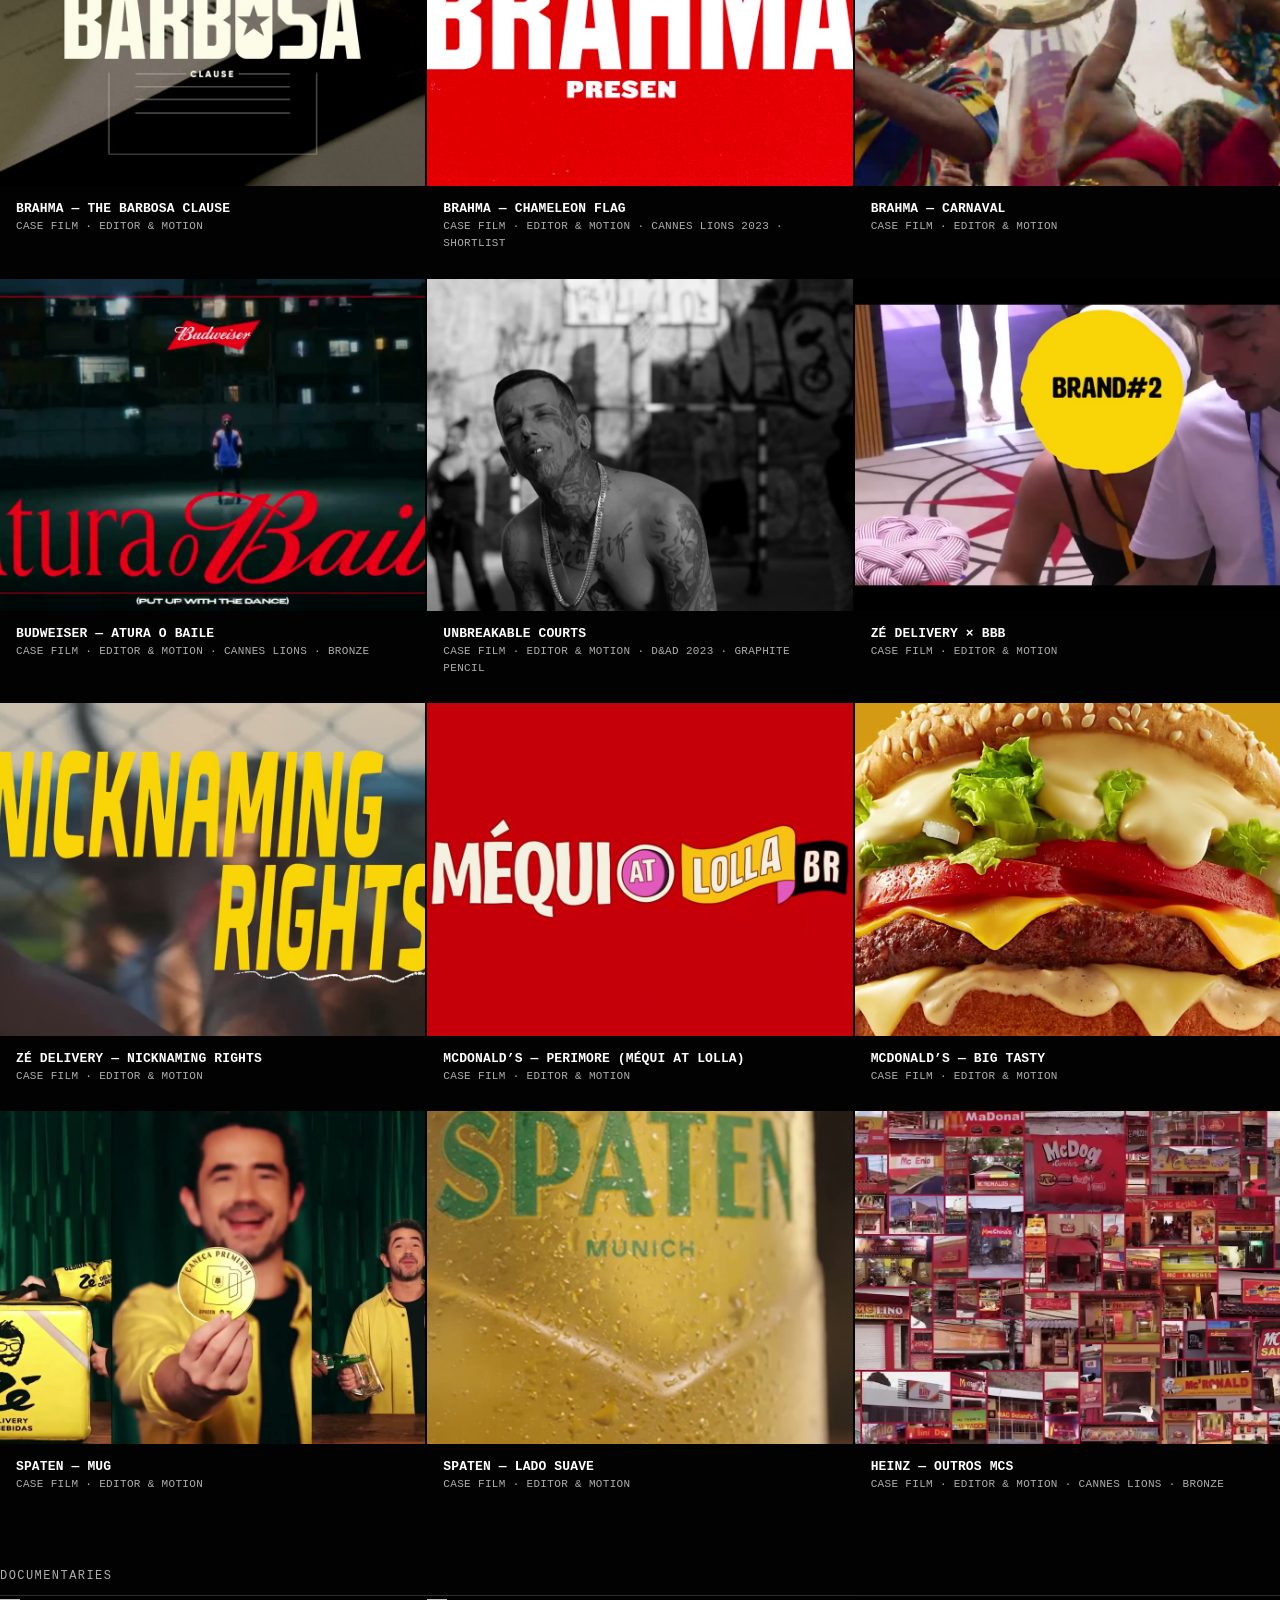
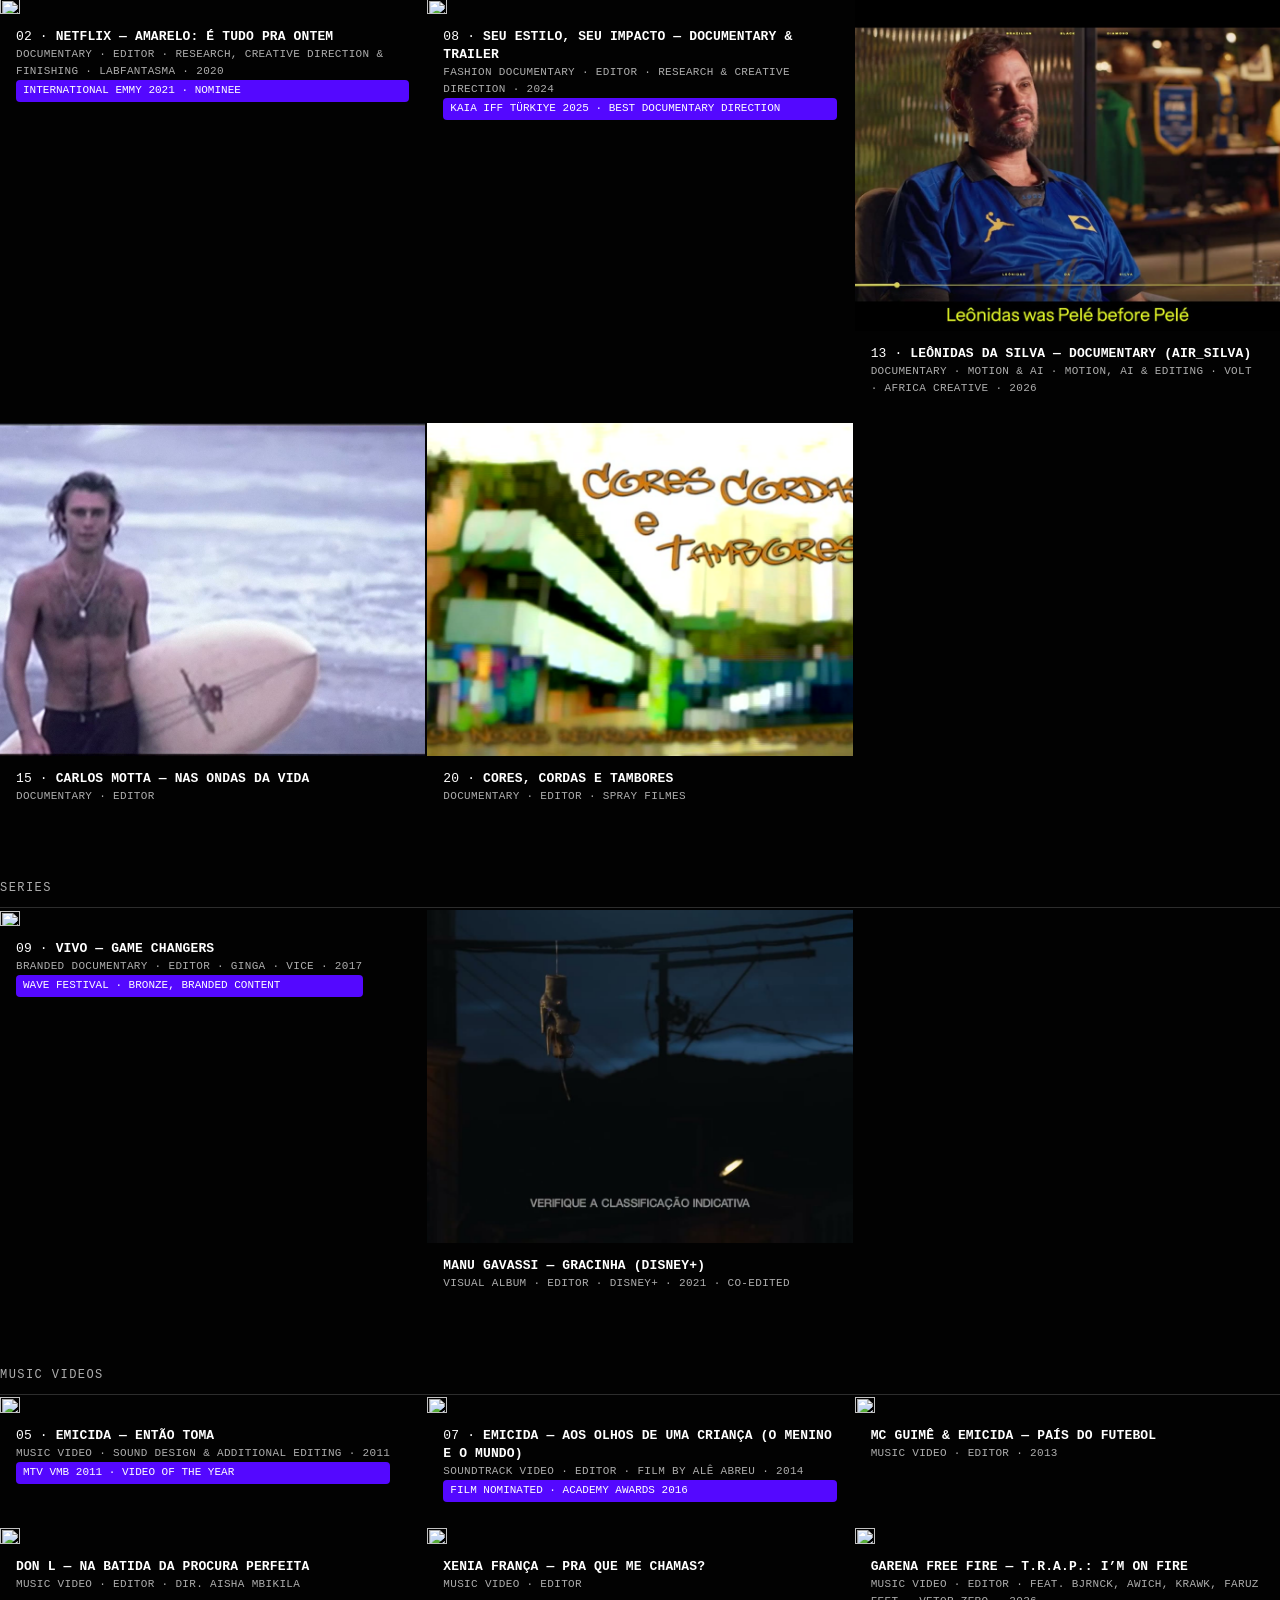
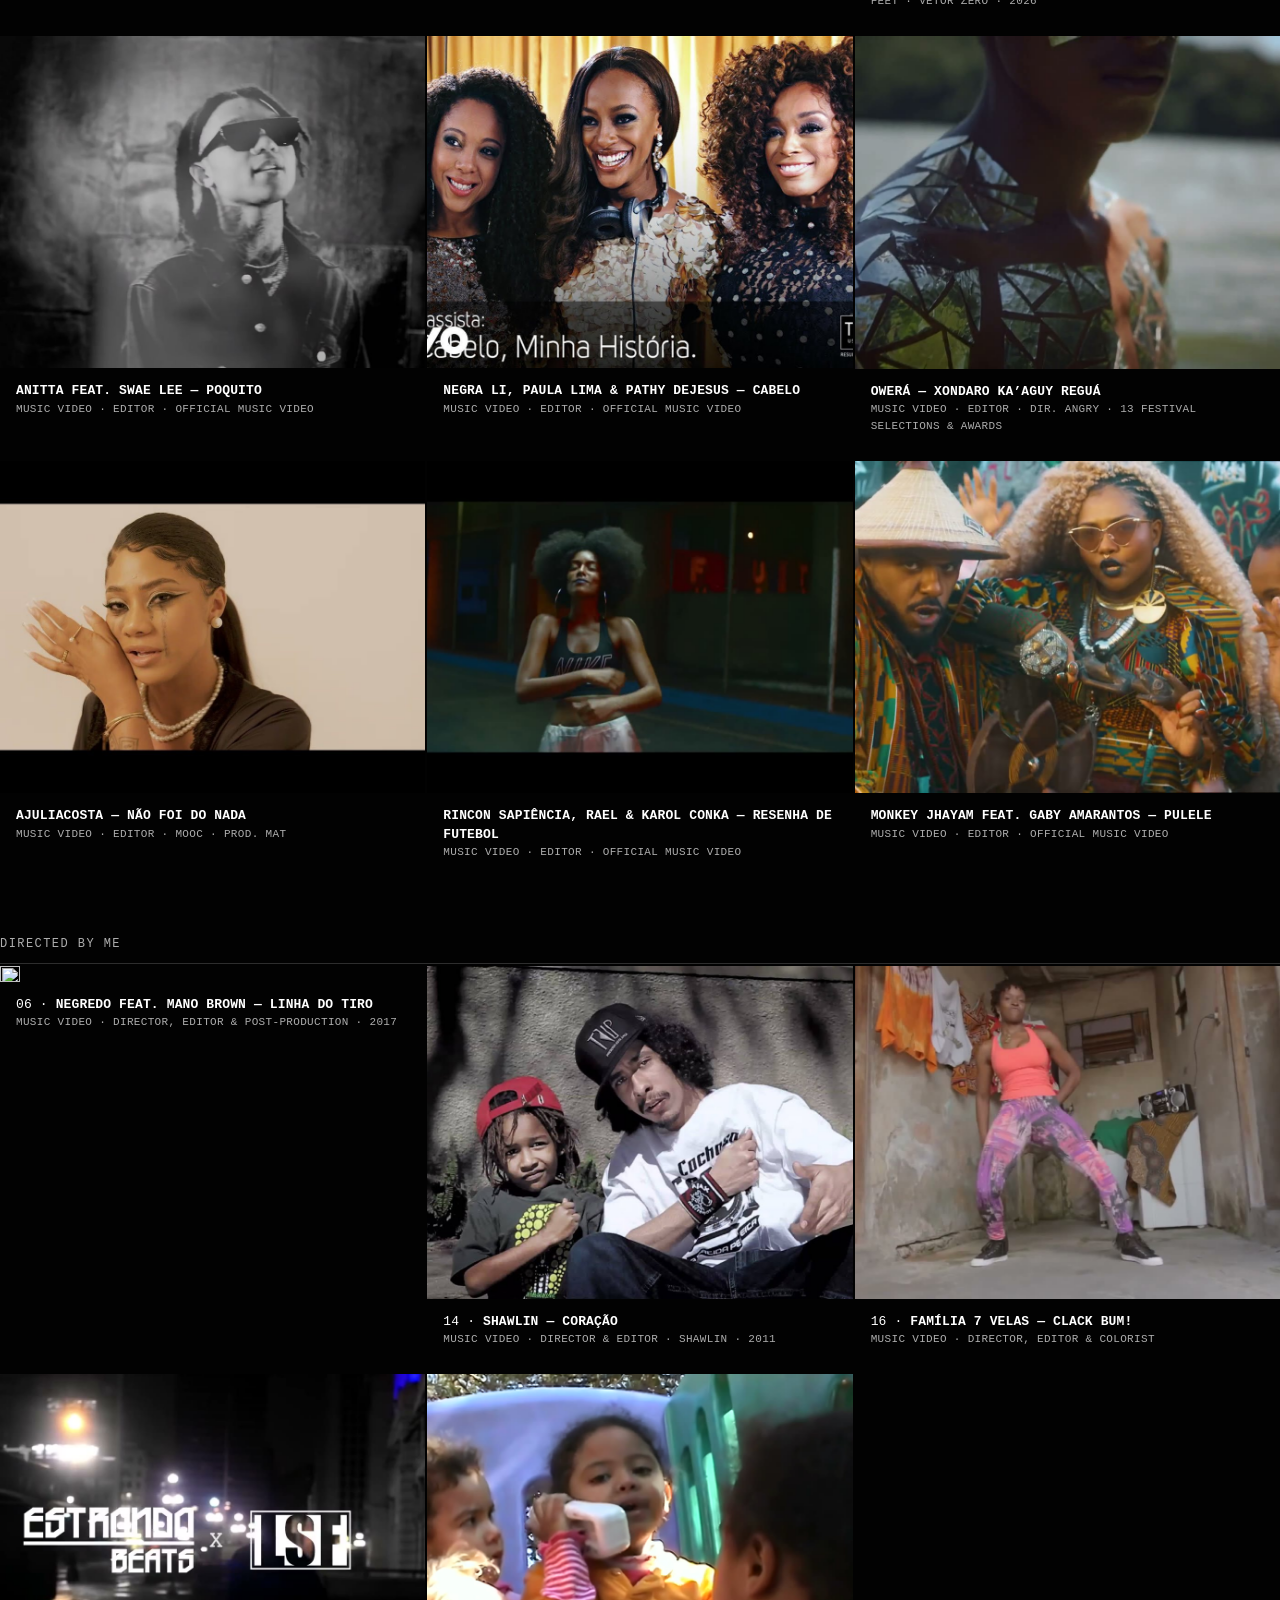
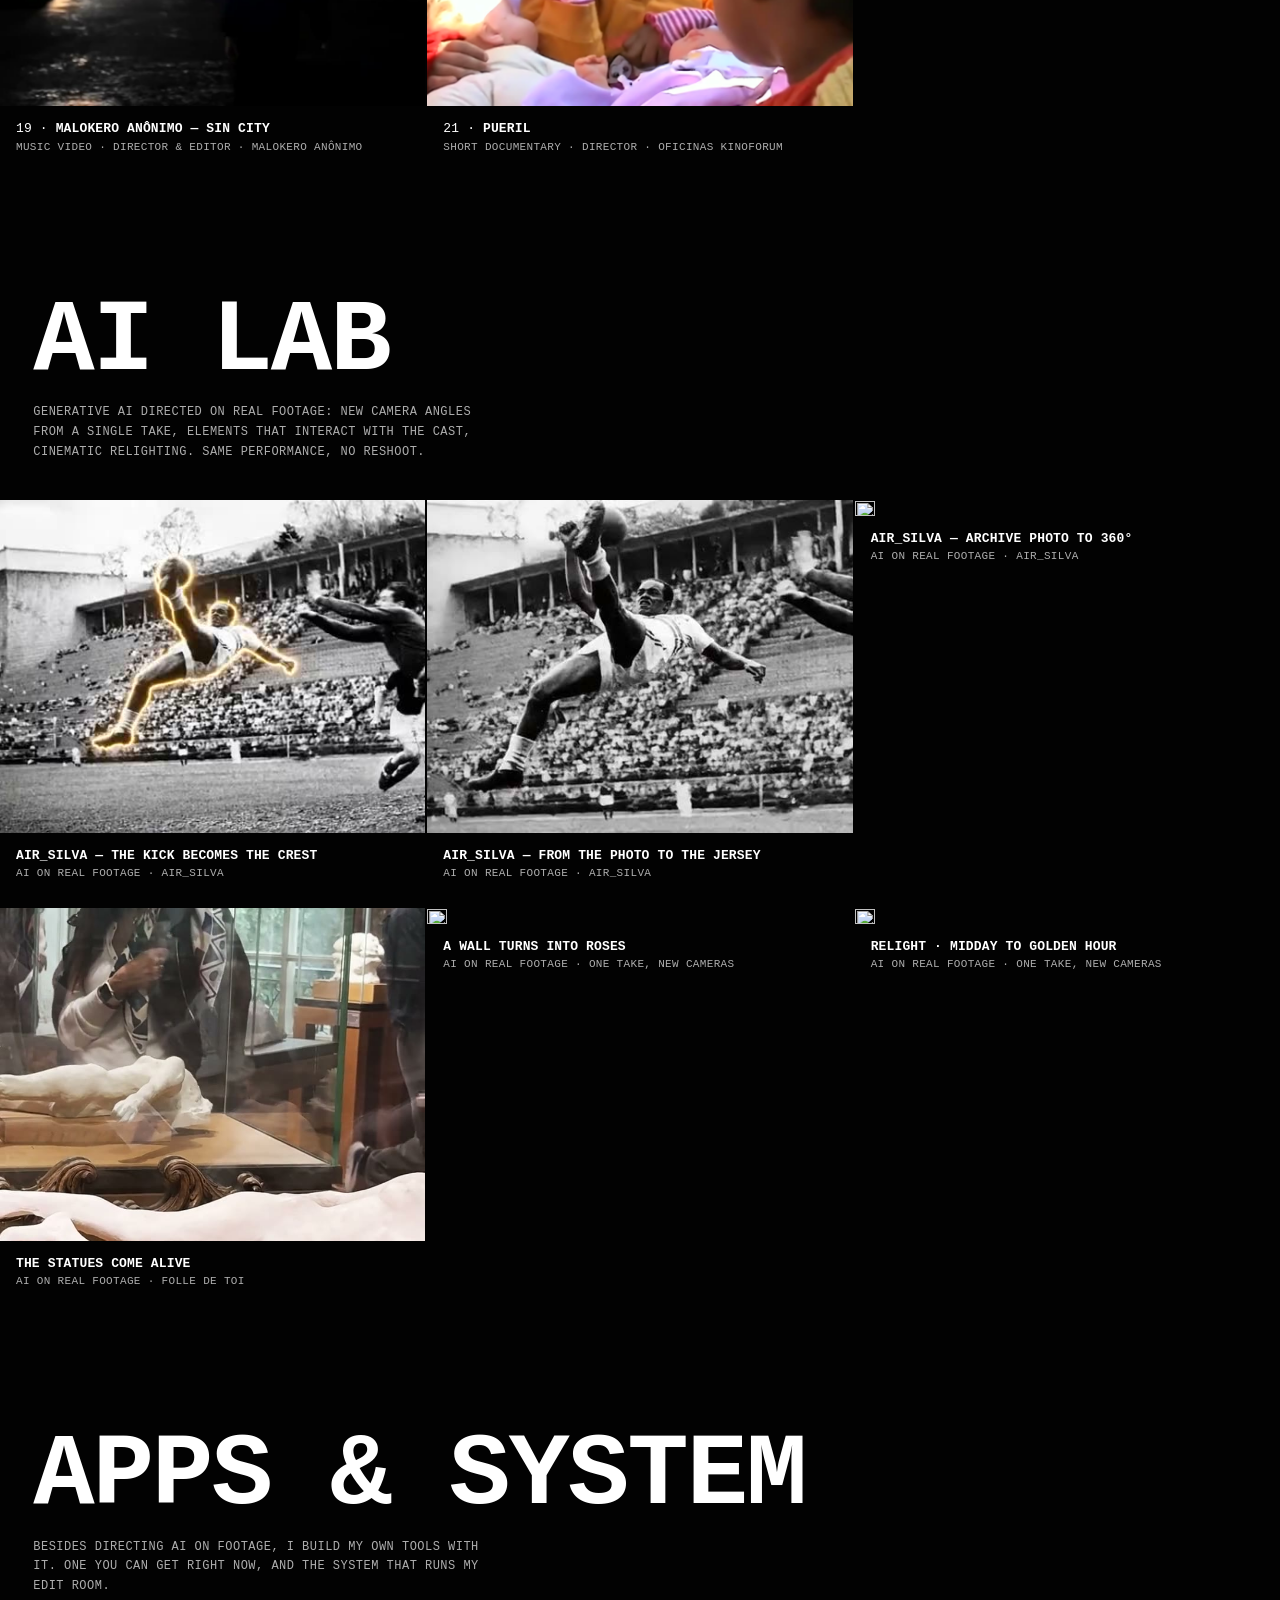
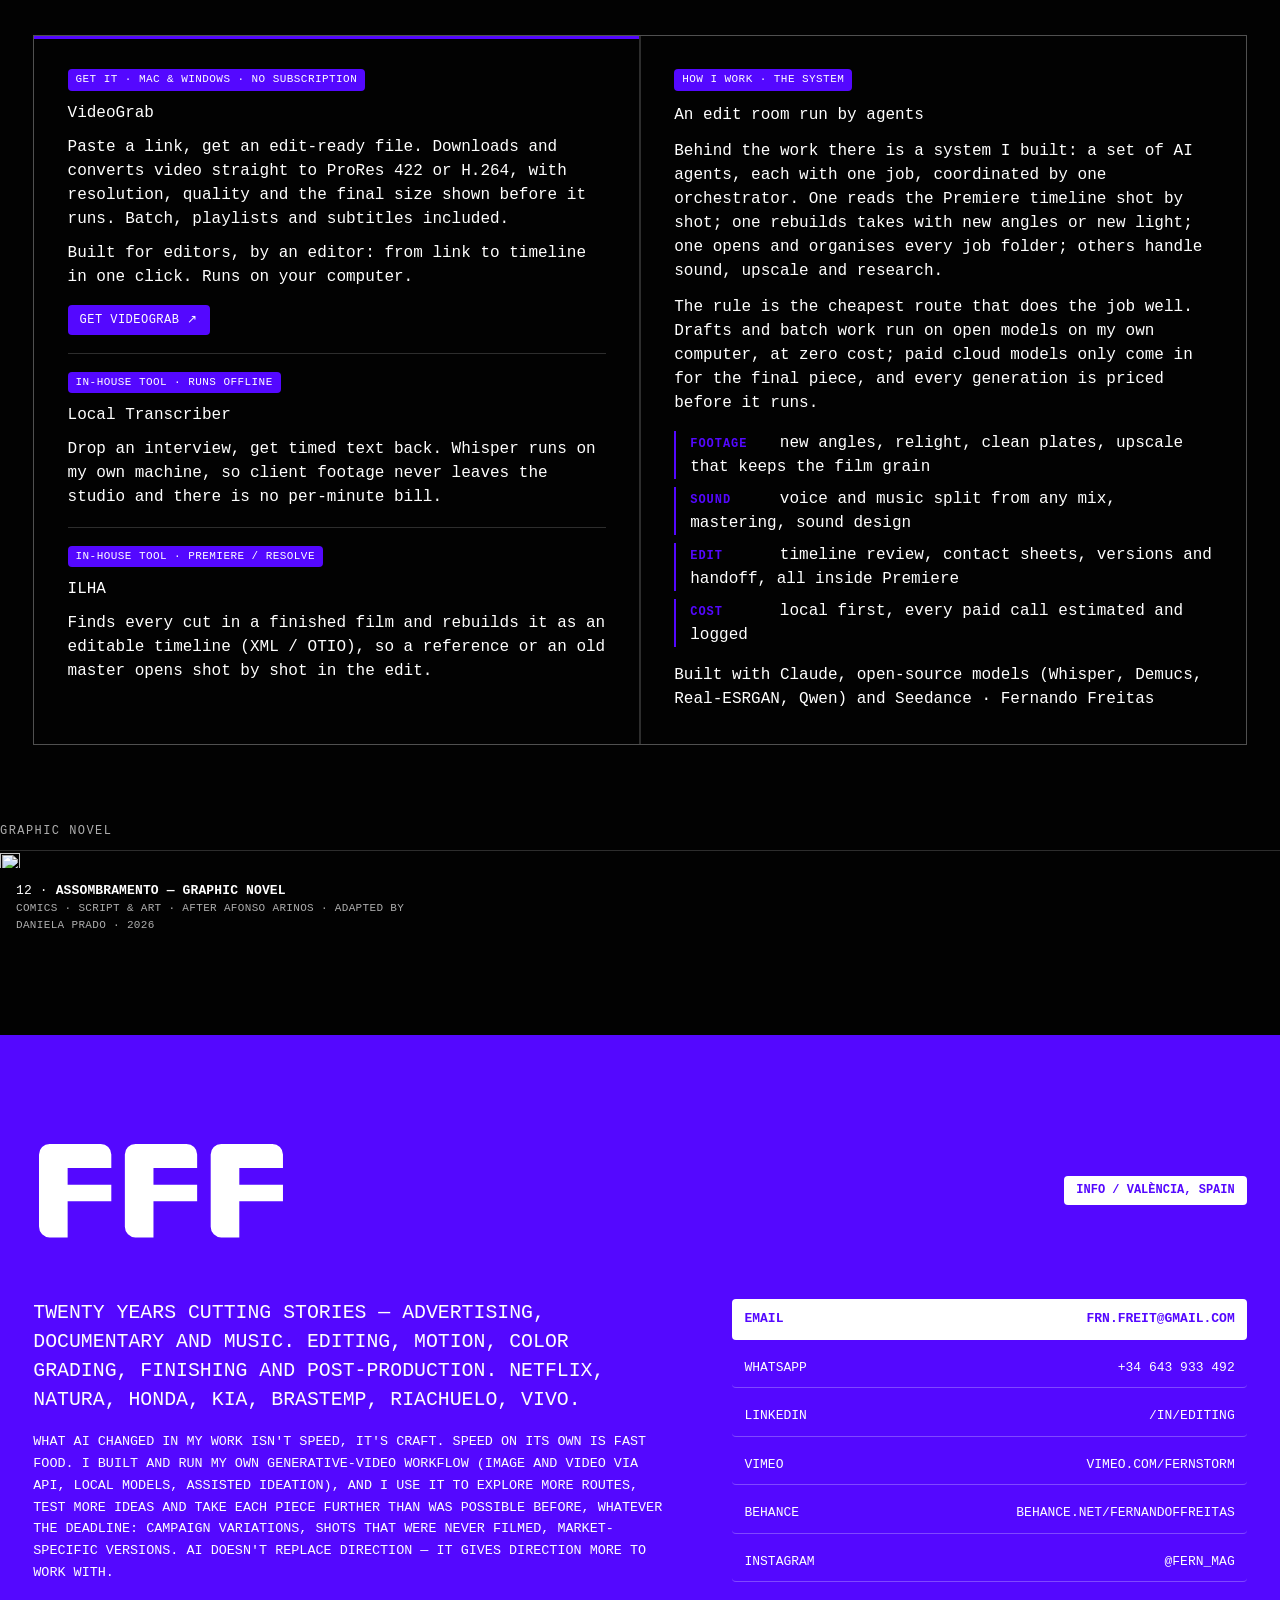
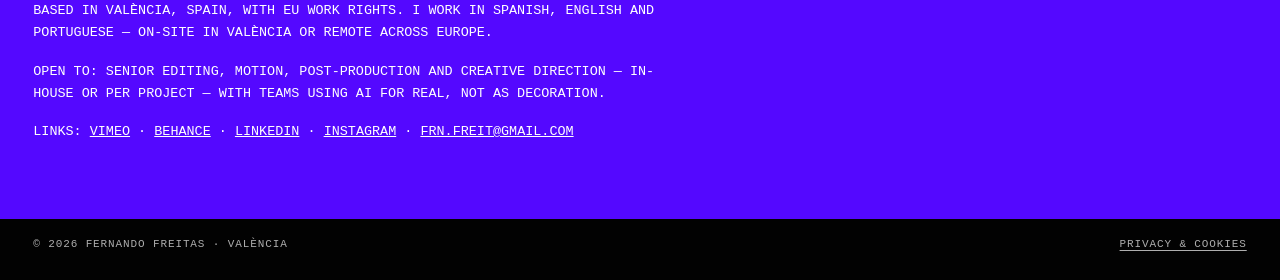
==== commit 1cee7455: "1121u: logo Prodigo na faixa de marcas Co-Authored-By: Claude Fable 5.2 <noreply@anthropic.com>" ====
--- a/index.html
+++ b/index.html
@@ -41,7 +41,7 @@
 <!-- Fontes pelo Bunny Fonts (UE, sem registro de visitante) no lugar do Google Fonts -->
 <link rel="preconnect" href="https://fonts.bunny.net">
 <link rel="stylesheet" href="https://fonts.bunny.net/css?family=big-shoulders-display:700,800|hanken-grotesk:400,500,600|space-mono:400,700&display=swap">
-<link rel="stylesheet" href="css/site.css?v=1121t">
+<link rel="stylesheet" href="css/site.css?v=1121u">
 </head>
 <body>
 <div class="intro" id="intro" aria-hidden="true">
@@ -143,7 +143,7 @@
       </span>
     </span>
   </a>
-  <div class="clients" role="img" aria-label="Brands, agencies and production companies I have worked with: Netflix, Coca-Cola, Wieden+Kennedy, NIKE, Itaú, Almapbbdo, Disney, Honda, FCB, Google, VIVO, McDonald's, Africa Creative, Heineken, Youtube, adam&amp;eveDDB, Globo, Stella Artois, Y&amp;R, Natura, Prime Video, KIA, VML, Facebook, Brastemp, MTV, J. Walter Thompson, Red Bull, Spaten, Galeria, Mitsubishi, Instagram, Estadão, GUT, JEEP, Leite Moça, Delicatessen Filmes, Olympikus, Sunsilk, YourMama, Telefonica, AVON, VICE, Ifood, Conspiração Filmes, TIM, SKOL, F.biz, LUX, Riachuelo, Paranoid, C&amp;A, TNT, Mixer, Renner, Free Fire, Vetor Zero, Trident, Santa Transmedia, Pernambucanas, Ginga, Salon Line, VOLT, Banco Original, Kondzilla, Amaro, Lab Fantasma, Casa de Clipes, Corazon Filmes, Sentimental Filme, Liquor, Trator Filmes, Ambev, Mercedes-Benz, Heinz, Mercado Livre, O Boticário, BRF, O2 Filmes, Caipe, K9 Films, Capuri, Ladybird, Dia Estúdio, Killers, Sweat, Hogarth, Cine, Mynd, Michelob Ultra, Zé Delivery, Hungry Man, Peugeot, Universal Music, Anitta, MOOC, FLAGCX, Brahma, Budweiser, Sadia, TRESemmé, Converse, F/Nazca Saatchi &amp; Saatchi, Unilever, P&amp;G, TikTok, Spray Filmes"><div class="clients-slot"><img src="assets/logos/netflix.png?v=1121t" alt="" width="400" height="160" decoding="async" class="on"><img src="assets/logos/coca-cola.png?v=1121t" alt="" width="400" height="160" decoding="async"><img src="assets/logos/wk.png?v=1121t" alt="" width="400" height="160" decoding="async"><img src="assets/logos/nike.png?v=1121t" alt="" width="400" height="160" decoding="async"><img src="assets/logos/itau.png?v=1121t" alt="" width="400" height="160" decoding="async"><img src="assets/logos/almapbbdo.png?v=1121t" alt="" width="400" height="160" decoding="async"><img src="assets/logos/disney.png?v=1121t" alt="" width="400" height="160" decoding="async"><img src="assets/logos/honda.png?v=1121t" alt="" width="400" height="160" decoding="async"><img src="assets/logos/fcb.png?v=1121t" alt="" width="400" height="160" decoding="async"><img src="assets/logos/google.png?v=1121t" alt="" width="400" height="160" decoding="async"><img src="assets/logos/vivo.png?v=1121t" alt="" width="400" height="160" decoding="async"><img src="assets/logos/mcdonalds.png?v=1121t" alt="" width="400" height="160" decoding="async"><img src="assets/logos/africa-creative.png?v=1121t" alt="" width="400" height="160" decoding="async"><img src="assets/logos/heineken.png?v=1121t" alt="" width="400" height="160" decoding="async"><img src="assets/logos/youtube.png?v=1121t" alt="" width="400" height="160" decoding="async"><img src="assets/logos/adameve.png?v=1121t" alt="" width="400" height="160" decoding="async"><img src="assets/logos/globo.png?v=1121t" alt="" width="400" height="160" decoding="async"><img src="assets/logos/stella.png?v=1121t" alt="" width="400" height="160" decoding="async"><img src="assets/logos/yr.png?v=1121t" alt="" width="400" height="160" decoding="async"><img src="assets/logos/natura.png?v=1121t" alt="" width="400" height="160" decoding="async"><img src="assets/logos/prime.png?v=1121t" alt="" width="400" height="160" decoding="async"><img src="assets/logos/kia.png?v=1121t" alt="" width="400" height="160" decoding="async"><img src="assets/logos/vml.png?v=1121t" alt="" width="400" height="160" decoding="async"><img src="assets/logos/facebook.png?v=1121t" alt="" width="400" height="160" decoding="async"><img src="assets/logos/brastemp.png?v=1121t" alt="" width="400" height="160" decoding="async"><img src="assets/logos/mtv.png?v=1121t" alt="" width="400" height="160" decoding="async"><img src="assets/logos/jwt.png?v=1121t" alt="" width="400" height="160" decoding="async"><img src="assets/logos/redbull.png?v=1121t" alt="" width="400" height="160" decoding="async"><img src="assets/logos/spaten.png?v=1121t" alt="" width="400" height="160" decoding="async"><img src="assets/logos/galeria.png?v=1121t" alt="" width="400" height="160" decoding="async"><img src="assets/logos/mitsubishi.png?v=1121t" alt="" width="400" height="160" decoding="async"><img src="assets/logos/instagram.png?v=1121t" alt="" width="400" height="160" decoding="async"><img src="assets/logos/estadao.png?v=1121t" alt="" width="400" height="160" decoding="async"><img src="assets/logos/gut.png?v=1121t" alt="" width="400" height="160" decoding="async"><img src="assets/logos/jeep.png?v=1121t" alt="" width="400" height="160" decoding="async"><img src="assets/logos/leite-moca.png?v=1121t" alt="" width="400" height="160" decoding="async"><img src="assets/logos/delicatessen.png?v=1121t" alt="" width="400" height="160" decoding="async"><img src="assets/logos/olympikus.png?v=1121t" alt="" width="400" height="160" decoding="async"><img src="assets/logos/sunsilk.png?v=1121t" alt="" width="400" height="160" decoding="async"><img src="assets/logos/yourmama.png?v=1121t" alt="" width="400" height="160" decoding="async"><img src="assets/logos/telefonica.png?v=1121t" alt="" width="400" height="160" decoding="async"><img src="assets/logos/avon.png?v=1121t" alt="" width="400" height="160" decoding="async"><img src="assets/logos/vice.png?v=1121t" alt="" width="400" height="160" decoding="async"><img src="assets/logos/ifood.png?v=1121t" alt="" width="400" height="160" decoding="async"><img src="assets/logos/conspiracao.png?v=1121t" alt="" width="400" height="160" decoding="async"><img src="assets/logos/tim.png?v=1121t" alt="" width="400" height="160" decoding="async"><img src="assets/logos/skol.png?v=1121t" alt="" width="400" height="160" decoding="async"><img src="assets/logos/fbiz.png?v=1121t" alt="" width="400" height="160" decoding="async"><img src="assets/logos/lux.png?v=1121t" alt="" width="400" height="160" decoding="async"><img src="assets/logos/riachuelo.png?v=1121t" alt="" width="400" height="160" decoding="async"><img src="assets/logos/paranoid.png?v=1121t" alt="" width="400" height="160" decoding="async"><img src="assets/logos/cea.png?v=1121t" alt="" width="400" height="160" decoding="async"><img src="assets/logos/tnt.png?v=1121t" alt="" width="400" height="160" decoding="async"><img src="assets/logos/mixer.png?v=1121t" alt="" width="400" height="160" decoding="async"><img src="assets/logos/renner.png?v=1121t" alt="" width="400" height="160" decoding="async"><img src="assets/logos/freefire.png?v=1121t" alt="" width="400" height="160" decoding="async"><img src="assets/logos/vetorzero.png?v=1121t" alt="" width="400" height="160" decoding="async"><img src="assets/logos/trident.png?v=1121t" alt="" width="400" height="160" decoding="async"><img src="assets/logos/santa.png?v=1121t" alt="" width="400" height="160" decoding="async"><img src="assets/logos/pernambucanas.png?v=1121t" alt="" width="400" height="160" decoding="async"><img src="assets/logos/ginga.png?v=1121t" alt="" width="400" height="160" decoding="async"><img src="assets/logos/salonline.png?v=1121t" alt="" width="400" height="160" decoding="async"><img src="assets/logos/volt.png?v=1121t" alt="" width="400" height="160" decoding="async"><img src="assets/logos/original.png?v=1121t" alt="" width="400" height="160" decoding="async"><img src="assets/logos/kondzilla.png?v=1121t" alt="" width="400" height="160" decoding="async"><img src="assets/logos/amaro.png?v=1121t" alt="" width="400" height="160" decoding="async"><img src="assets/logos/labfantasma.png?v=1121t" alt="" width="400" height="160" decoding="async"><img src="assets/logos/casa-de-clipes.png?v=1121t" alt="" width="400" height="160" decoding="async"><img src="assets/logos/corazon.png?v=1121t" alt="" width="400" height="160" decoding="async"><img src="assets/logos/sentimental.png?v=1121t" alt="" width="400" height="160" decoding="async"><img src="assets/logos/liquor.png?v=1121t" alt="" width="400" height="160" decoding="async"><img src="assets/logos/trator.png?v=1121t" alt="" width="400" height="160" decoding="async"><img src="assets/logos/ambev.png?v=1121t" alt="" width="400" height="160" decoding="async"><img src="assets/logos/mercedes.png?v=1121t" alt="" width="400" height="160" decoding="async"><img src="assets/logos/heinz.png?v=1121t" alt="" width="400" height="160" decoding="async"><img src="assets/logos/mercadolivre.png?v=1121t" alt="" width="400" height="160" decoding="async"><img src="assets/logos/boticario.png?v=1121t" alt="" width="400" height="160" decoding="async"><img src="assets/logos/brf.png?v=1121t" alt="" width="400" height="160" decoding="async"><img src="assets/logos/o2filmes.png?v=1121t" alt="" width="400" height="160" decoding="async"><img src="assets/logos/caipe.png?v=1121t" alt="" width="400" height="160" decoding="async"><img src="assets/logos/k9films.png?v=1121t" alt="" width="400" height="160" decoding="async"><img src="assets/logos/capuri.png?v=1121t" alt="" width="400" height="160" decoding="async"><img src="assets/logos/ladybird.png?v=1121t" alt="" width="400" height="160" decoding="async"><img src="assets/logos/diaestudio.png?v=1121t" alt="" width="400" height="160" decoding="async"><img src="assets/logos/killers.png?v=1121t" alt="" width="400" height="160" decoding="async"><img src="assets/logos/sweat.png?v=1121t" alt="" width="400" height="160" decoding="async"><img src="assets/logos/hogarth.png?v=1121t" alt="" width="400" height="160" decoding="async"><img src="assets/logos/cine.png?v=1121t" alt="" width="400" height="160" decoding="async"><img src="assets/logos/mynd.png?v=1121t" alt="" width="400" height="160" decoding="async"><img src="assets/logos/michelob.png?v=1121t" alt="" width="400" height="160" decoding="async"><img src="assets/logos/zedelivery.png?v=1121t" alt="" width="400" height="160" decoding="async"><img src="assets/logos/hungryman.png?v=1121t" alt="" width="400" height="160" decoding="async"><img src="assets/logos/peugeot.png?v=1121t" alt="" width="400" height="160" decoding="async"><img src="assets/logos/universalmusic.png?v=1121t" alt="" width="400" height="160" decoding="async"><img src="assets/logos/anitta.png?v=1121t" alt="" width="400" height="160" decoding="async"><img src="assets/logos/mooc.png?v=1121t" alt="" width="400" height="160" decoding="async"><img src="assets/logos/flagcx.png?v=1121t" alt="" width="400" height="160" decoding="async"><img src="assets/logos/brahma.png?v=1121t" alt="" width="400" height="160" decoding="async"><img src="assets/logos/budweiser.png?v=1121t" alt="" width="400" height="160" decoding="async"><img src="assets/logos/sadia.png?v=1121t" alt="" width="400" height="160" decoding="async"><img src="assets/logos/tresemme.png?v=1121t" alt="" width="400" height="160" decoding="async"><img src="assets/logos/converse.png?v=1121t" alt="" width="400" height="160" decoding="async"><img src="assets/logos/fnazca.png?v=1121t" alt="" width="400" height="160" decoding="async"><img src="assets/logos/unilever.png?v=1121t" alt="" width="400" height="160" decoding="async"><img src="assets/logos/pg.png?v=1121t" alt="" width="400" height="160" decoding="async"><img src="assets/logos/tiktok.png?v=1121t" alt="" width="400" height="160" decoding="async"><img src="assets/logos/sprayfilmes.png?v=1121t" alt="" width="400" height="160" decoding="async"></div></div>
+  <div class="clients" role="img" aria-label="Brands, agencies and production companies I have worked with: Netflix, Coca-Cola, Wieden+Kennedy, NIKE, Itaú, Almapbbdo, Disney, Honda, FCB, Google, VIVO, McDonald's, Africa Creative, Heineken, Youtube, adam&amp;eveDDB, Globo, Stella Artois, Y&amp;R, Natura, Prime Video, KIA, VML, Facebook, Brastemp, MTV, J. Walter Thompson, Red Bull, Spaten, Galeria, Mitsubishi, Instagram, Estadão, GUT, JEEP, Leite Moça, Delicatessen Filmes, Olympikus, Sunsilk, YourMama, Telefonica, AVON, VICE, Ifood, Conspiração Filmes, TIM, SKOL, F.biz, LUX, Riachuelo, Paranoid, C&amp;A, TNT, Mixer, Renner, Free Fire, Vetor Zero, Trident, Santa Transmedia, Pernambucanas, Ginga, Salon Line, VOLT, Banco Original, Kondzilla, Amaro, Lab Fantasma, Casa de Clipes, Corazon Filmes, Sentimental Filme, Liquor, Trator Filmes, Ambev, Mercedes-Benz, Heinz, Mercado Livre, O Boticário, BRF, O2 Filmes, Caipe, K9 Films, Capuri, Ladybird, Dia Estúdio, Killers, Sweat, Hogarth, Cine, Mynd, Michelob Ultra, Zé Delivery, Hungry Man, Peugeot, Universal Music, Anitta, MOOC, FLAGCX, Brahma, Budweiser, Sadia, TRESemmé, Converse, F/Nazca Saatchi &amp; Saatchi, Unilever, P&amp;G, TikTok, Spray Filmes, Prodigo Films"><div class="clients-slot"><img src="assets/logos/netflix.png?v=1121u" alt="" width="400" height="160" decoding="async" class="on"><img src="assets/logos/coca-cola.png?v=1121u" alt="" width="400" height="160" decoding="async"><img src="assets/logos/wk.png?v=1121u" alt="" width="400" height="160" decoding="async"><img src="assets/logos/nike.png?v=1121u" alt="" width="400" height="160" decoding="async"><img src="assets/logos/itau.png?v=1121u" alt="" width="400" height="160" decoding="async"><img src="assets/logos/almapbbdo.png?v=1121u" alt="" width="400" height="160" decoding="async"><img src="assets/logos/disney.png?v=1121u" alt="" width="400" height="160" decoding="async"><img src="assets/logos/honda.png?v=1121u" alt="" width="400" height="160" decoding="async"><img src="assets/logos/fcb.png?v=1121u" alt="" width="400" height="160" decoding="async"><img src="assets/logos/google.png?v=1121u" alt="" width="400" height="160" decoding="async"><img src="assets/logos/vivo.png?v=1121u" alt="" width="400" height="160" decoding="async"><img src="assets/logos/mcdonalds.png?v=1121u" alt="" width="400" height="160" decoding="async"><img src="assets/logos/africa-creative.png?v=1121u" alt="" width="400" height="160" decoding="async"><img src="assets/logos/heineken.png?v=1121u" alt="" width="400" height="160" decoding="async"><img src="assets/logos/youtube.png?v=1121u" alt="" width="400" height="160" decoding="async"><img src="assets/logos/adameve.png?v=1121u" alt="" width="400" height="160" decoding="async"><img src="assets/logos/globo.png?v=1121u" alt="" width="400" height="160" decoding="async"><img src="assets/logos/stella.png?v=1121u" alt="" width="400" height="160" decoding="async"><img src="assets/logos/yr.png?v=1121u" alt="" width="400" height="160" decoding="async"><img src="assets/logos/natura.png?v=1121u" alt="" width="400" height="160" decoding="async"><img src="assets/logos/prime.png?v=1121u" alt="" width="400" height="160" decoding="async"><img src="assets/logos/kia.png?v=1121u" alt="" width="400" height="160" decoding="async"><img src="assets/logos/vml.png?v=1121u" alt="" width="400" height="160" decoding="async"><img src="assets/logos/facebook.png?v=1121u" alt="" width="400" height="160" decoding="async"><img src="assets/logos/brastemp.png?v=1121u" alt="" width="400" height="160" decoding="async"><img src="assets/logos/mtv.png?v=1121u" alt="" width="400" height="160" decoding="async"><img src="assets/logos/jwt.png?v=1121u" alt="" width="400" height="160" decoding="async"><img src="assets/logos/redbull.png?v=1121u" alt="" width="400" height="160" decoding="async"><img src="assets/logos/spaten.png?v=1121u" alt="" width="400" height="160" decoding="async"><img src="assets/logos/galeria.png?v=1121u" alt="" width="400" height="160" decoding="async"><img src="assets/logos/mitsubishi.png?v=1121u" alt="" width="400" height="160" decoding="async"><img src="assets/logos/instagram.png?v=1121u" alt="" width="400" height="160" decoding="async"><img src="assets/logos/estadao.png?v=1121u" alt="" width="400" height="160" decoding="async"><img src="assets/logos/gut.png?v=1121u" alt="" width="400" height="160" decoding="async"><img src="assets/logos/jeep.png?v=1121u" alt="" width="400" height="160" decoding="async"><img src="assets/logos/leite-moca.png?v=1121u" alt="" width="400" height="160" decoding="async"><img src="assets/logos/delicatessen.png?v=1121u" alt="" width="400" height="160" decoding="async"><img src="assets/logos/olympikus.png?v=1121u" alt="" width="400" height="160" decoding="async"><img src="assets/logos/sunsilk.png?v=1121u" alt="" width="400" height="160" decoding="async"><img src="assets/logos/yourmama.png?v=1121u" alt="" width="400" height="160" decoding="async"><img src="assets/logos/telefonica.png?v=1121u" alt="" width="400" height="160" decoding="async"><img src="assets/logos/avon.png?v=1121u" alt="" width="400" height="160" decoding="async"><img src="assets/logos/vice.png?v=1121u" alt="" width="400" height="160" decoding="async"><img src="assets/logos/ifood.png?v=1121u" alt="" width="400" height="160" decoding="async"><img src="assets/logos/conspiracao.png?v=1121u" alt="" width="400" height="160" decoding="async"><img src="assets/logos/tim.png?v=1121u" alt="" width="400" height="160" decoding="async"><img src="assets/logos/skol.png?v=1121u" alt="" width="400" height="160" decoding="async"><img src="assets/logos/fbiz.png?v=1121u" alt="" width="400" height="160" decoding="async"><img src="assets/logos/lux.png?v=1121u" alt="" width="400" height="160" decoding="async"><img src="assets/logos/riachuelo.png?v=1121u" alt="" width="400" height="160" decoding="async"><img src="assets/logos/paranoid.png?v=1121u" alt="" width="400" height="160" decoding="async"><img src="assets/logos/cea.png?v=1121u" alt="" width="400" height="160" decoding="async"><img src="assets/logos/tnt.png?v=1121u" alt="" width="400" height="160" decoding="async"><img src="assets/logos/mixer.png?v=1121u" alt="" width="400" height="160" decoding="async"><img src="assets/logos/renner.png?v=1121u" alt="" width="400" height="160" decoding="async"><img src="assets/logos/freefire.png?v=1121u" alt="" width="400" height="160" decoding="async"><img src="assets/logos/vetorzero.png?v=1121u" alt="" width="400" height="160" decoding="async"><img src="assets/logos/trident.png?v=1121u" alt="" width="400" height="160" decoding="async"><img src="assets/logos/santa.png?v=1121u" alt="" width="400" height="160" decoding="async"><img src="assets/logos/pernambucanas.png?v=1121u" alt="" width="400" height="160" decoding="async"><img src="assets/logos/ginga.png?v=1121u" alt="" width="400" height="160" decoding="async"><img src="assets/logos/salonline.png?v=1121u" alt="" width="400" height="160" decoding="async"><img src="assets/logos/volt.png?v=1121u" alt="" width="400" height="160" decoding="async"><img src="assets/logos/original.png?v=1121u" alt="" width="400" height="160" decoding="async"><img src="assets/logos/kondzilla.png?v=1121u" alt="" width="400" height="160" decoding="async"><img src="assets/logos/amaro.png?v=1121u" alt="" width="400" height="160" decoding="async"><img src="assets/logos/labfantasma.png?v=1121u" alt="" width="400" height="160" decoding="async"><img src="assets/logos/casa-de-clipes.png?v=1121u" alt="" width="400" height="160" decoding="async"><img src="assets/logos/corazon.png?v=1121u" alt="" width="400" height="160" decoding="async"><img src="assets/logos/sentimental.png?v=1121u" alt="" width="400" height="160" decoding="async"><img src="assets/logos/liquor.png?v=1121u" alt="" width="400" height="160" decoding="async"><img src="assets/logos/trator.png?v=1121u" alt="" width="400" height="160" decoding="async"><img src="assets/logos/ambev.png?v=1121u" alt="" width="400" height="160" decoding="async"><img src="assets/logos/mercedes.png?v=1121u" alt="" width="400" height="160" decoding="async"><img src="assets/logos/heinz.png?v=1121u" alt="" width="400" height="160" decoding="async"><img src="assets/logos/mercadolivre.png?v=1121u" alt="" width="400" height="160" decoding="async"><img src="assets/logos/boticario.png?v=1121u" alt="" width="400" height="160" decoding="async"><img src="assets/logos/brf.png?v=1121u" alt="" width="400" height="160" decoding="async"><img src="assets/logos/o2filmes.png?v=1121u" alt="" width="400" height="160" decoding="async"><img src="assets/logos/caipe.png?v=1121u" alt="" width="400" height="160" decoding="async"><img src="assets/logos/k9films.png?v=1121u" alt="" width="400" height="160" decoding="async"><img src="assets/logos/capuri.png?v=1121u" alt="" width="400" height="160" decoding="async"><img src="assets/logos/ladybird.png?v=1121u" alt="" width="400" height="160" decoding="async"><img src="assets/logos/diaestudio.png?v=1121u" alt="" width="400" height="160" decoding="async"><img src="assets/logos/killers.png?v=1121u" alt="" width="400" height="160" decoding="async"><img src="assets/logos/sweat.png?v=1121u" alt="" width="400" height="160" decoding="async"><img src="assets/logos/hogarth.png?v=1121u" alt="" width="400" height="160" decoding="async"><img src="assets/logos/cine.png?v=1121u" alt="" width="400" height="160" decoding="async"><img src="assets/logos/mynd.png?v=1121u" alt="" width="400" height="160" decoding="async"><img src="assets/logos/michelob.png?v=1121u" alt="" width="400" height="160" decoding="async"><img src="assets/logos/zedelivery.png?v=1121u" alt="" width="400" height="160" decoding="async"><img src="assets/logos/hungryman.png?v=1121u" alt="" width="400" height="160" decoding="async"><img src="assets/logos/peugeot.png?v=1121u" alt="" width="400" height="160" decoding="async"><img src="assets/logos/universalmusic.png?v=1121u" alt="" width="400" height="160" decoding="async"><img src="assets/logos/anitta.png?v=1121u" alt="" width="400" height="160" decoding="async"><img src="assets/logos/mooc.png?v=1121u" alt="" width="400" height="160" decoding="async"><img src="assets/logos/flagcx.png?v=1121u" alt="" width="400" height="160" decoding="async"><img src="assets/logos/brahma.png?v=1121u" alt="" width="400" height="160" decoding="async"><img src="assets/logos/budweiser.png?v=1121u" alt="" width="400" height="160" decoding="async"><img src="assets/logos/sadia.png?v=1121u" alt="" width="400" height="160" decoding="async"><img src="assets/logos/tresemme.png?v=1121u" alt="" width="400" height="160" decoding="async"><img src="assets/logos/converse.png?v=1121u" alt="" width="400" height="160" decoding="async"><img src="assets/logos/fnazca.png?v=1121u" alt="" width="400" height="160" decoding="async"><img src="assets/logos/unilever.png?v=1121u" alt="" width="400" height="160" decoding="async"><img src="assets/logos/pg.png?v=1121u" alt="" width="400" height="160" decoding="async"><img src="assets/logos/tiktok.png?v=1121u" alt="" width="400" height="160" decoding="async"><img src="assets/logos/sprayfilmes.png?v=1121u" alt="" width="400" height="160" decoding="async"><img src="assets/logos/prodigo.png?v=1121u" alt="" width="400" height="160" decoding="async"></div></div>
   <nav class="nav" aria-label="Sections">
     <a href="#reel">Reel</a>
     <a href="#works">Works</a>
@@ -351,9 +351,9 @@
 </svg>
 
 <script src="js/analytics.js?v=1119d" defer></script>
-<script src="js/data.js?v=1121t" defer></script>
-<script src="js/i18n.js?v=1121t" defer></script>
-<script src="js/site.js?v=1121t" defer></script>
-<script src="js/subs.js?v=1121t" defer></script>
+<script src="js/data.js?v=1121u" defer></script>
+<script src="js/i18n.js?v=1121u" defer></script>
+<script src="js/site.js?v=1121u" defer></script>
+<script src="js/subs.js?v=1121u" defer></script>
 </body>
 </html>
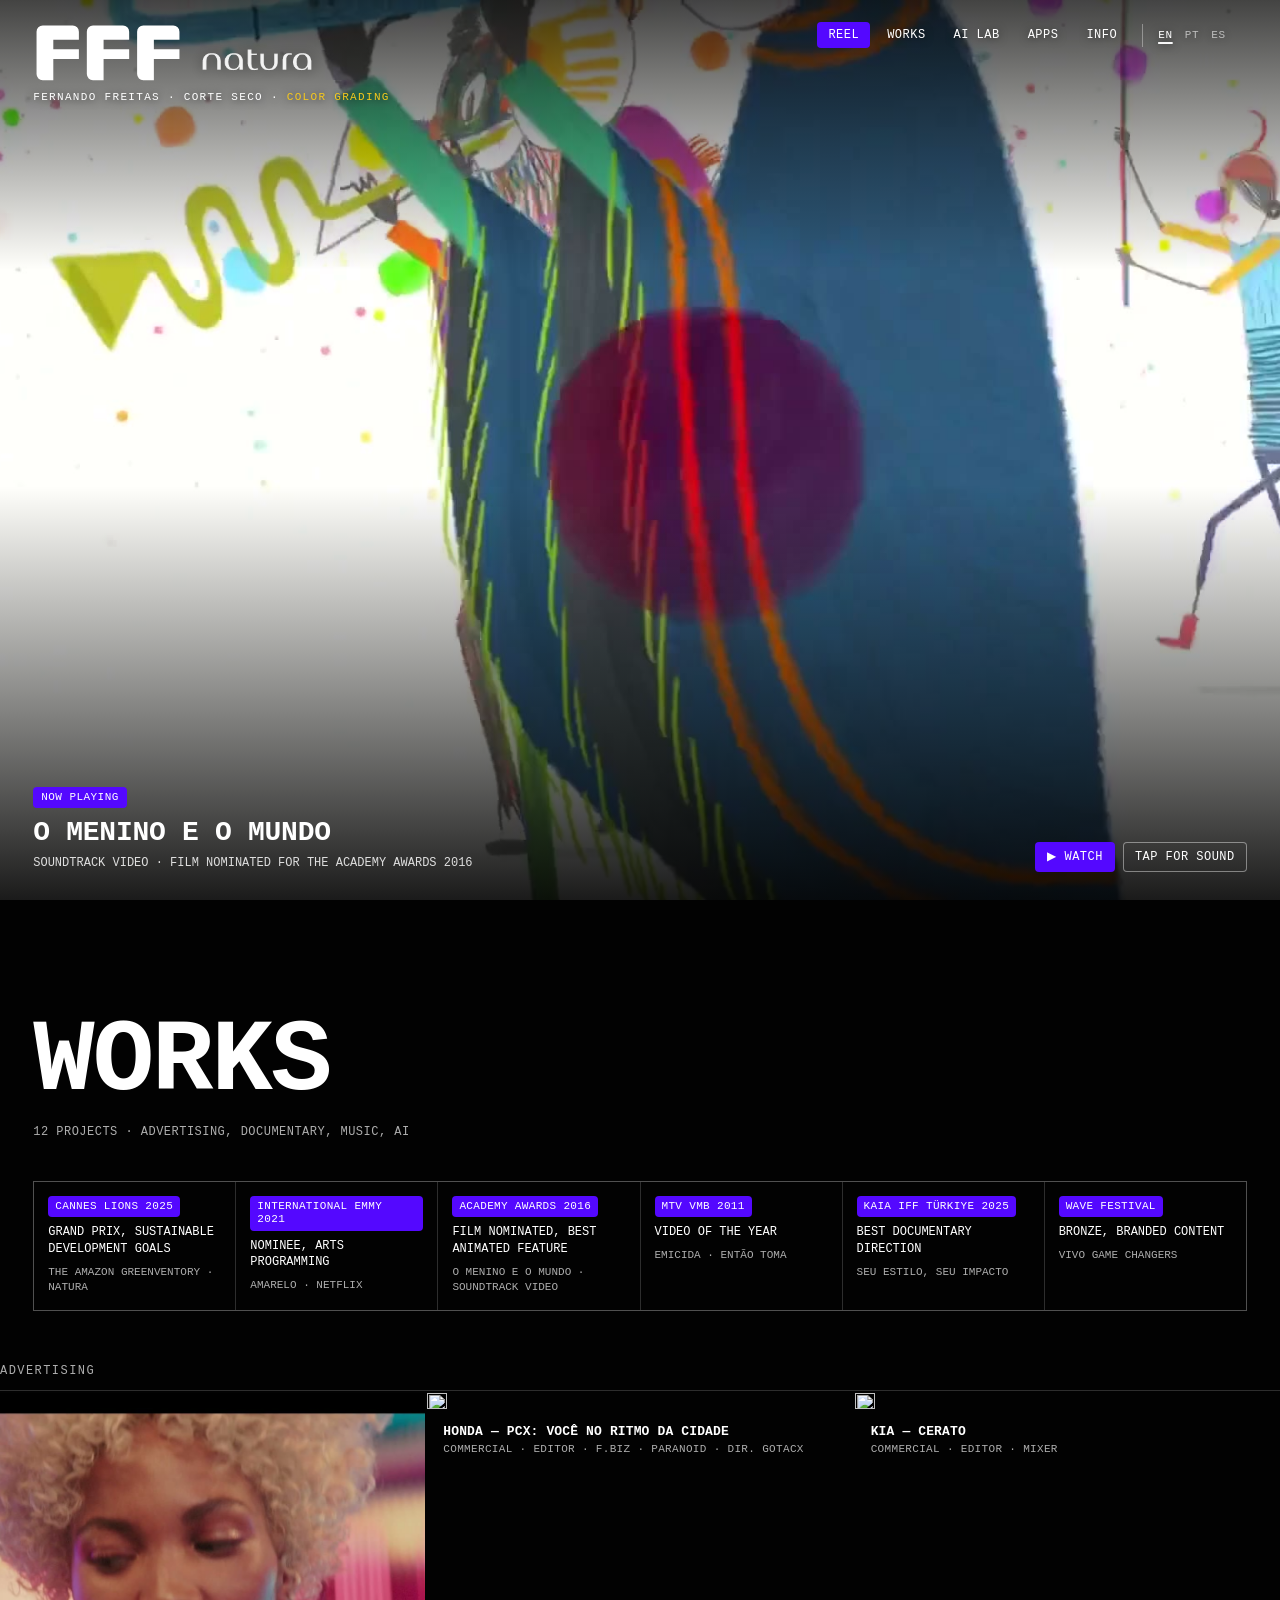
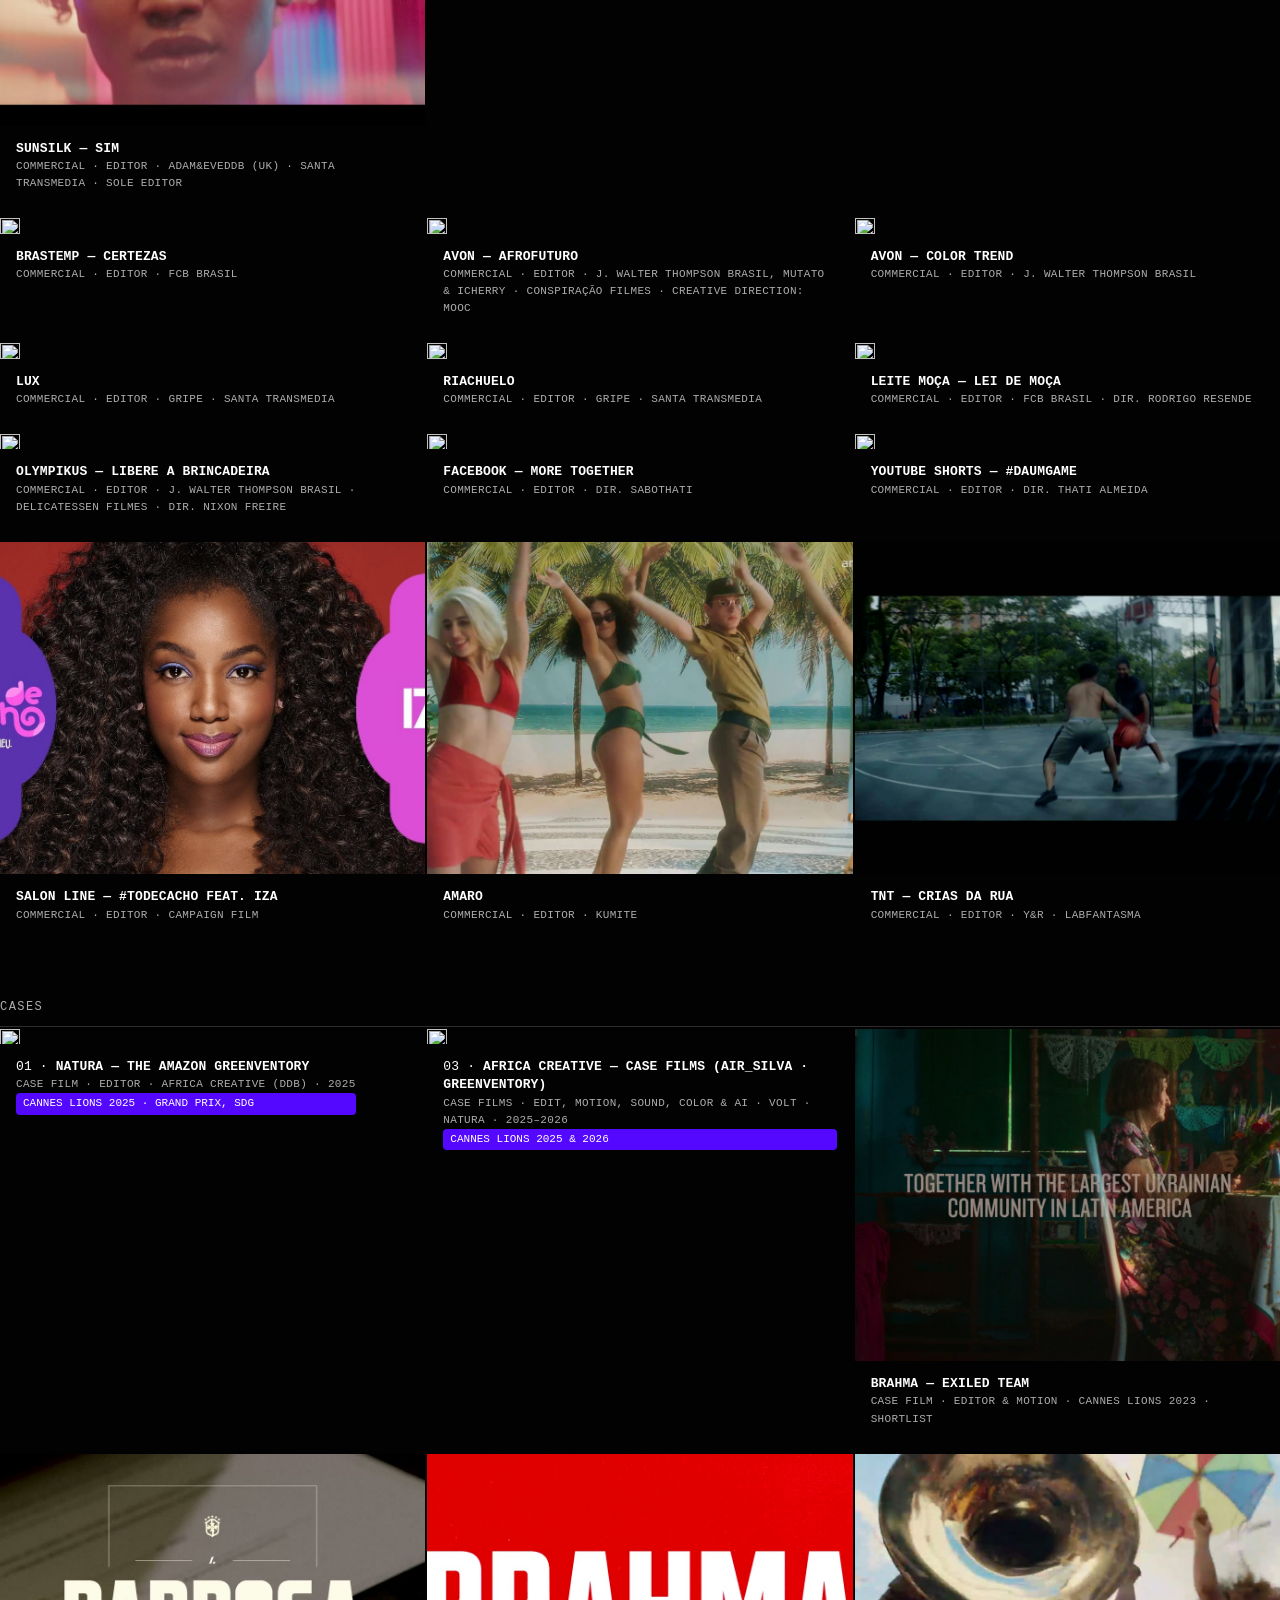
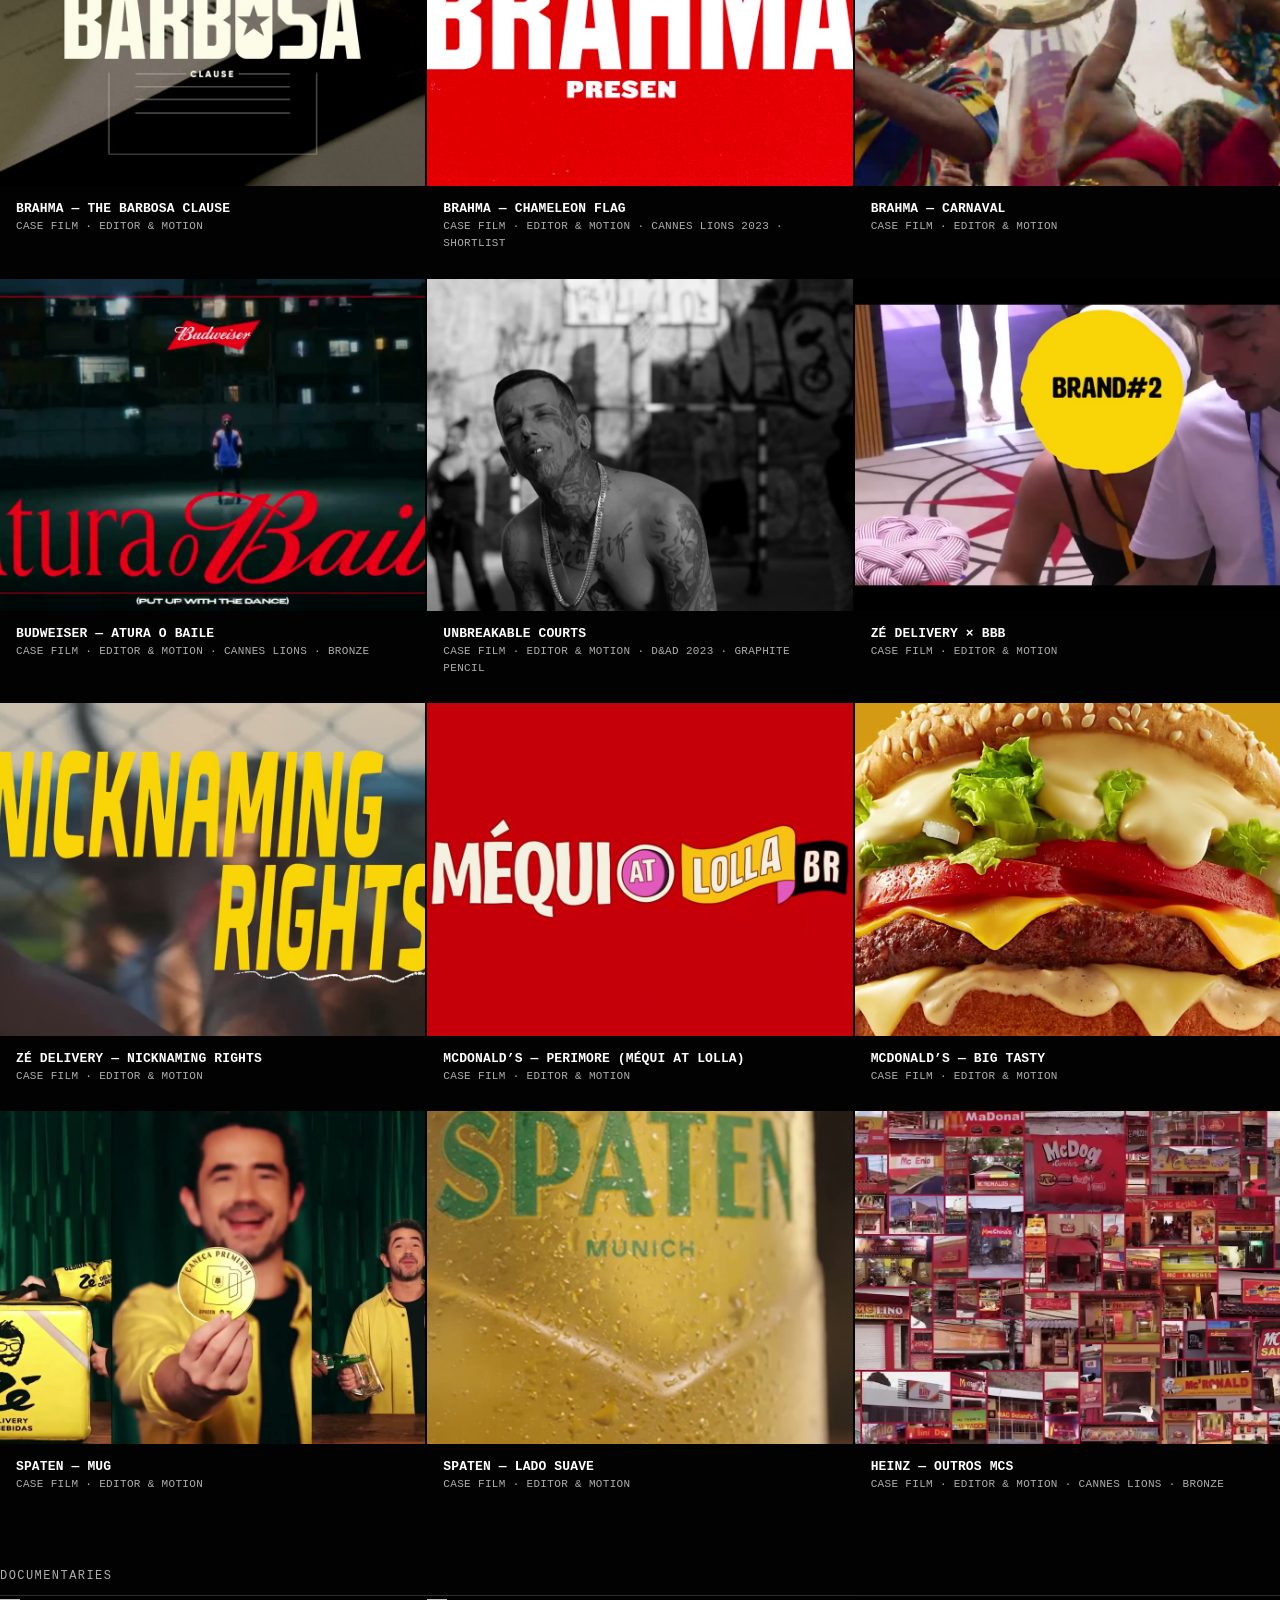
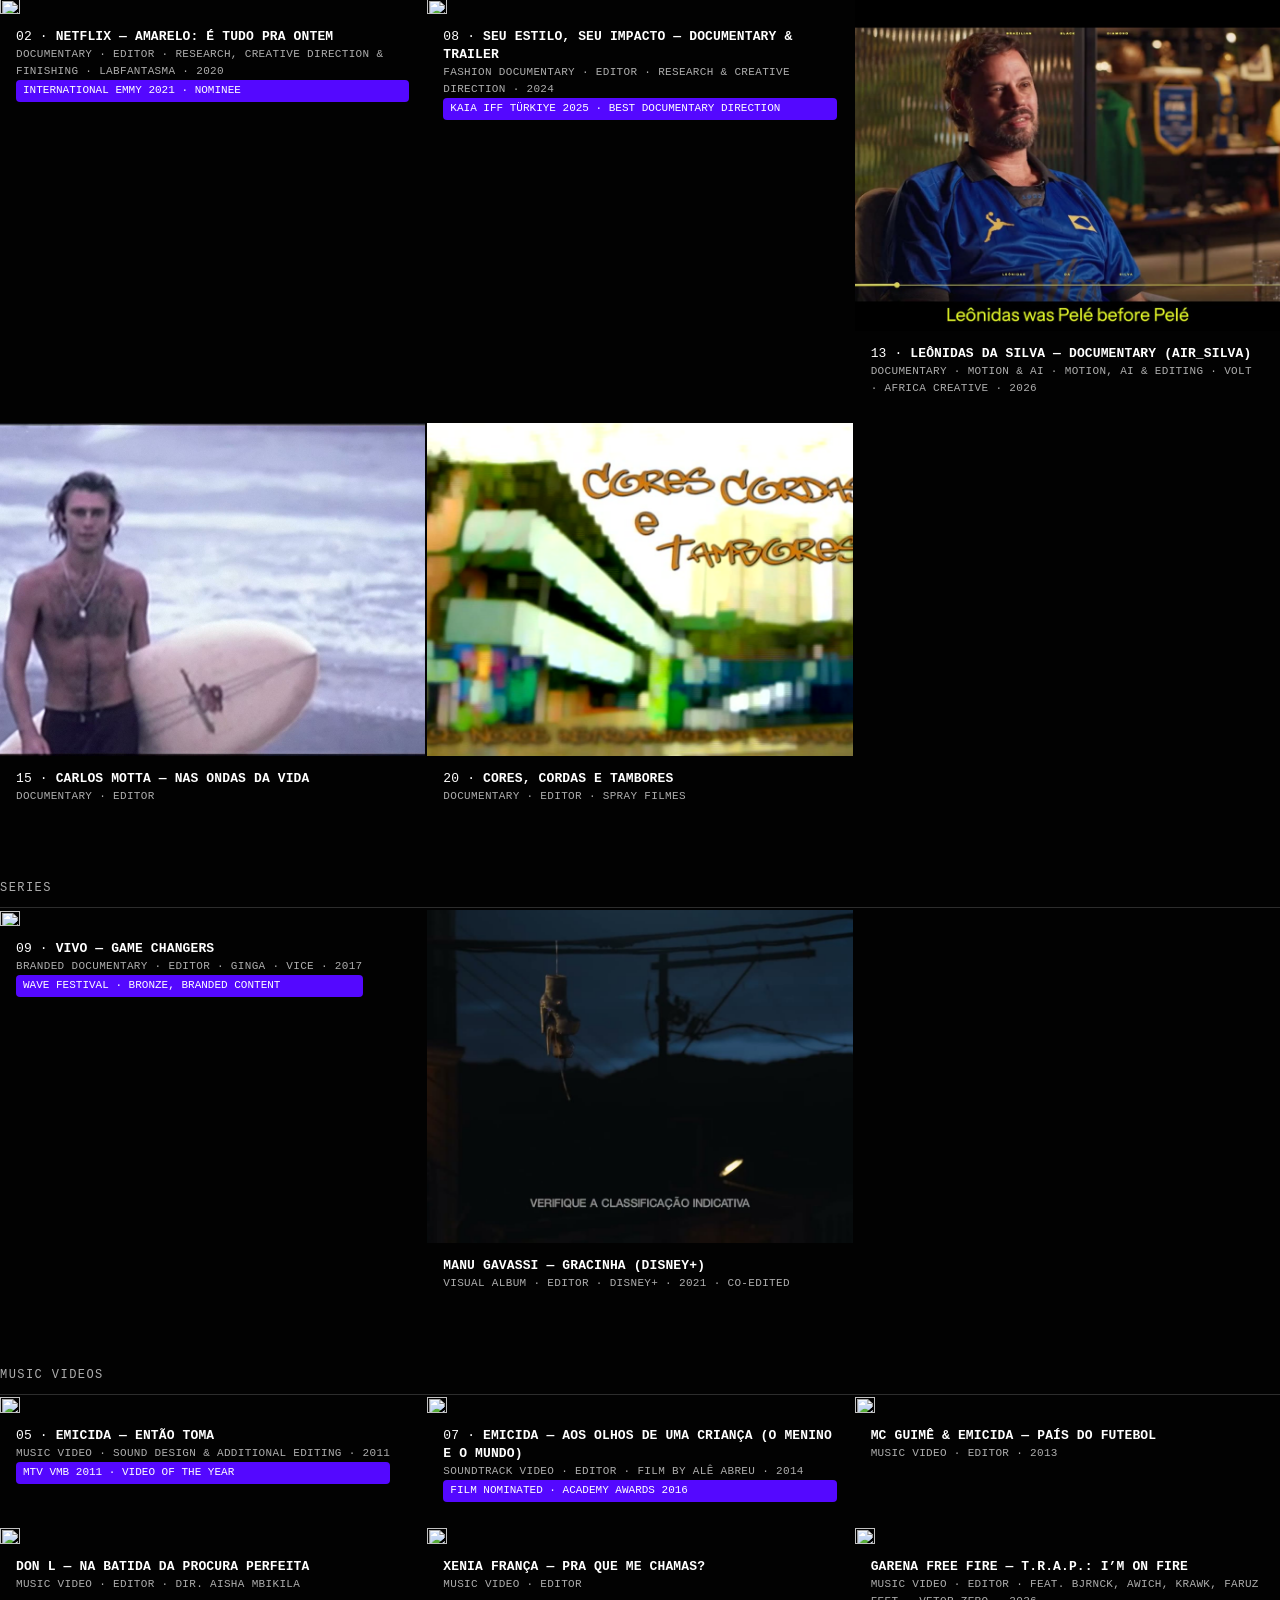
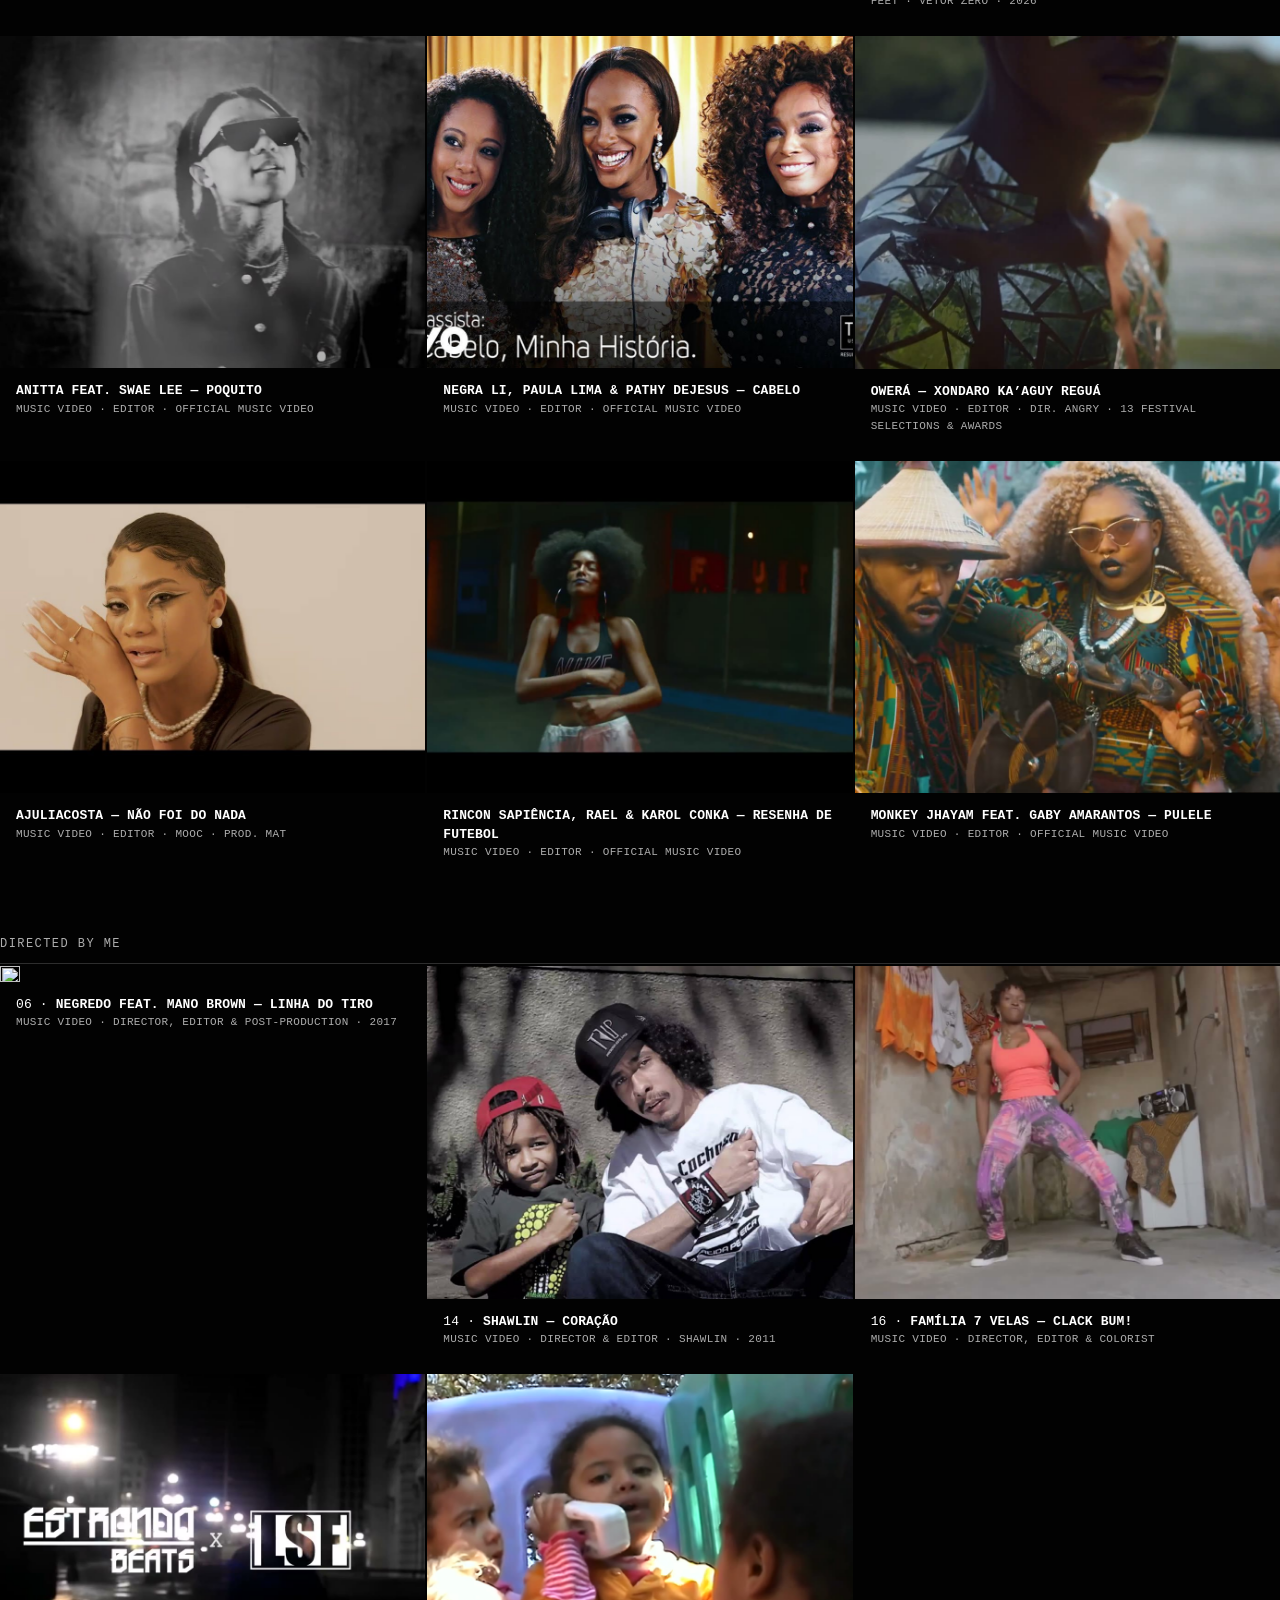
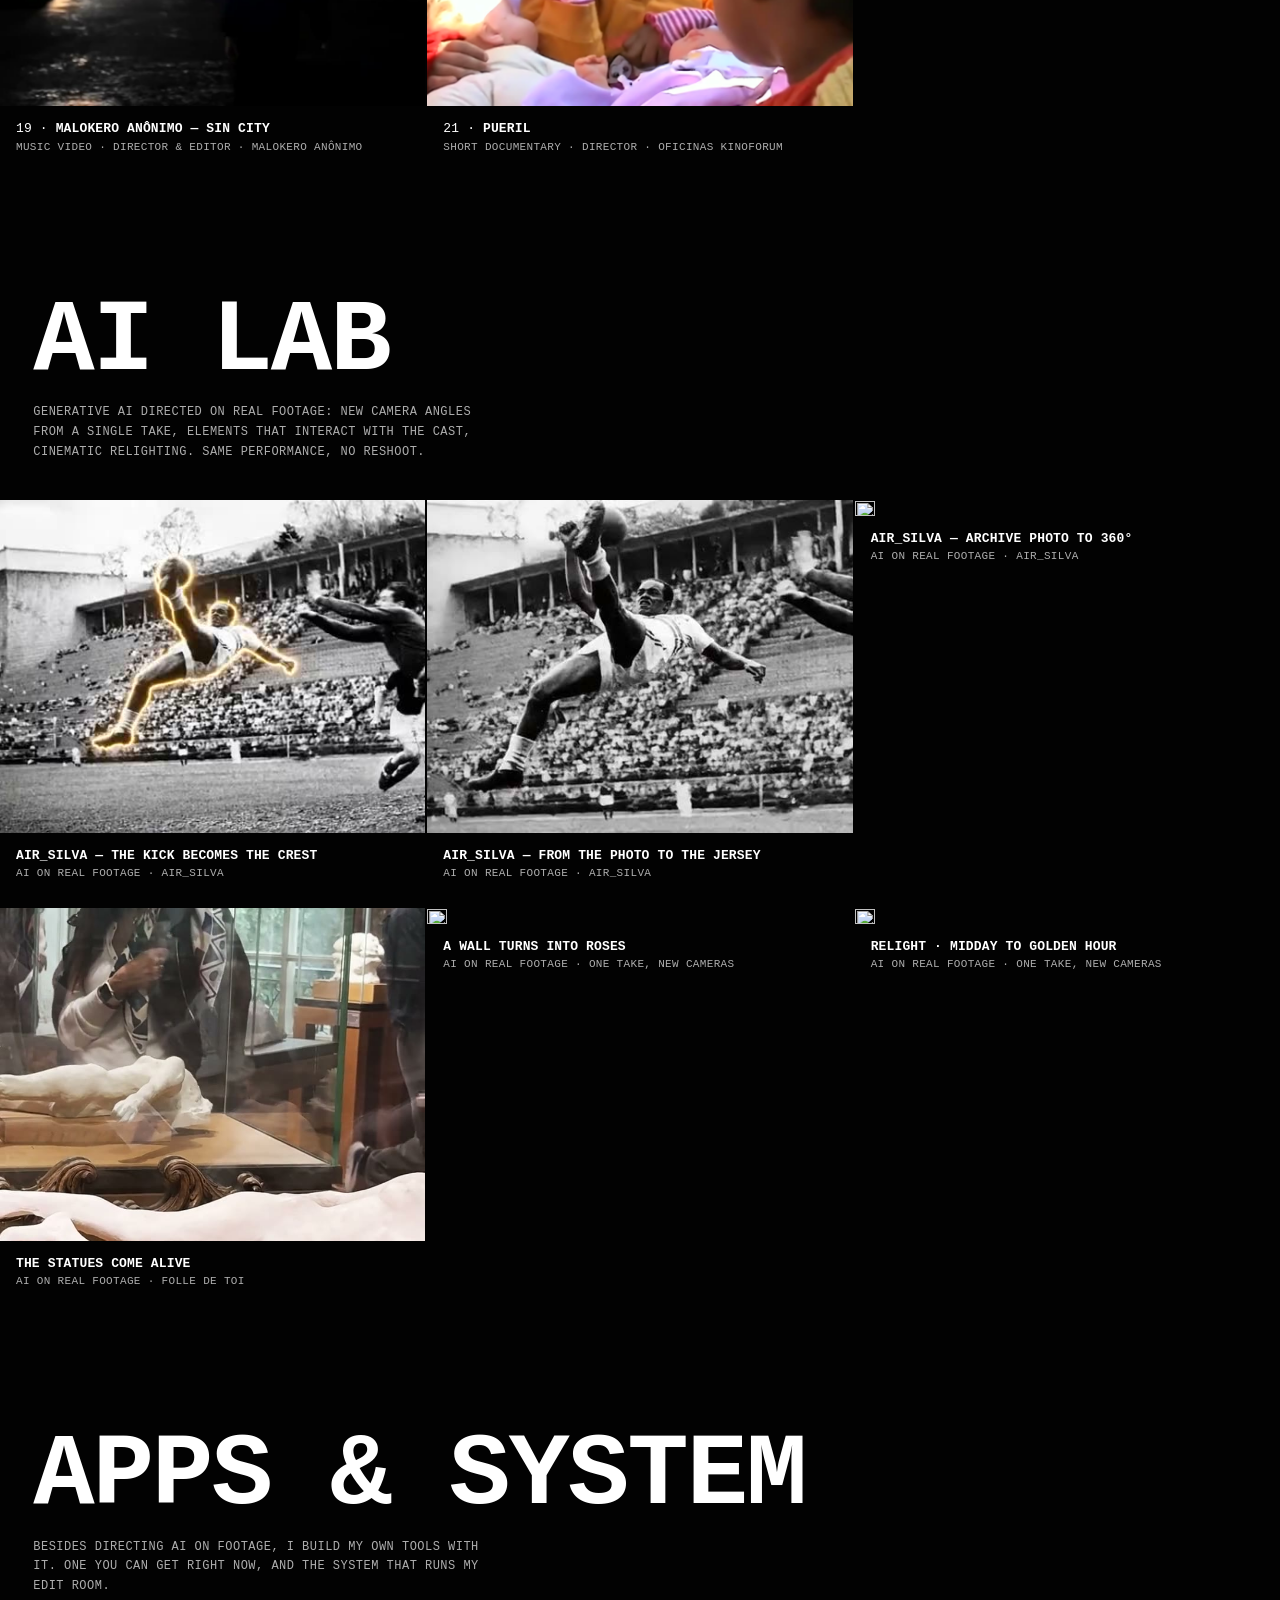
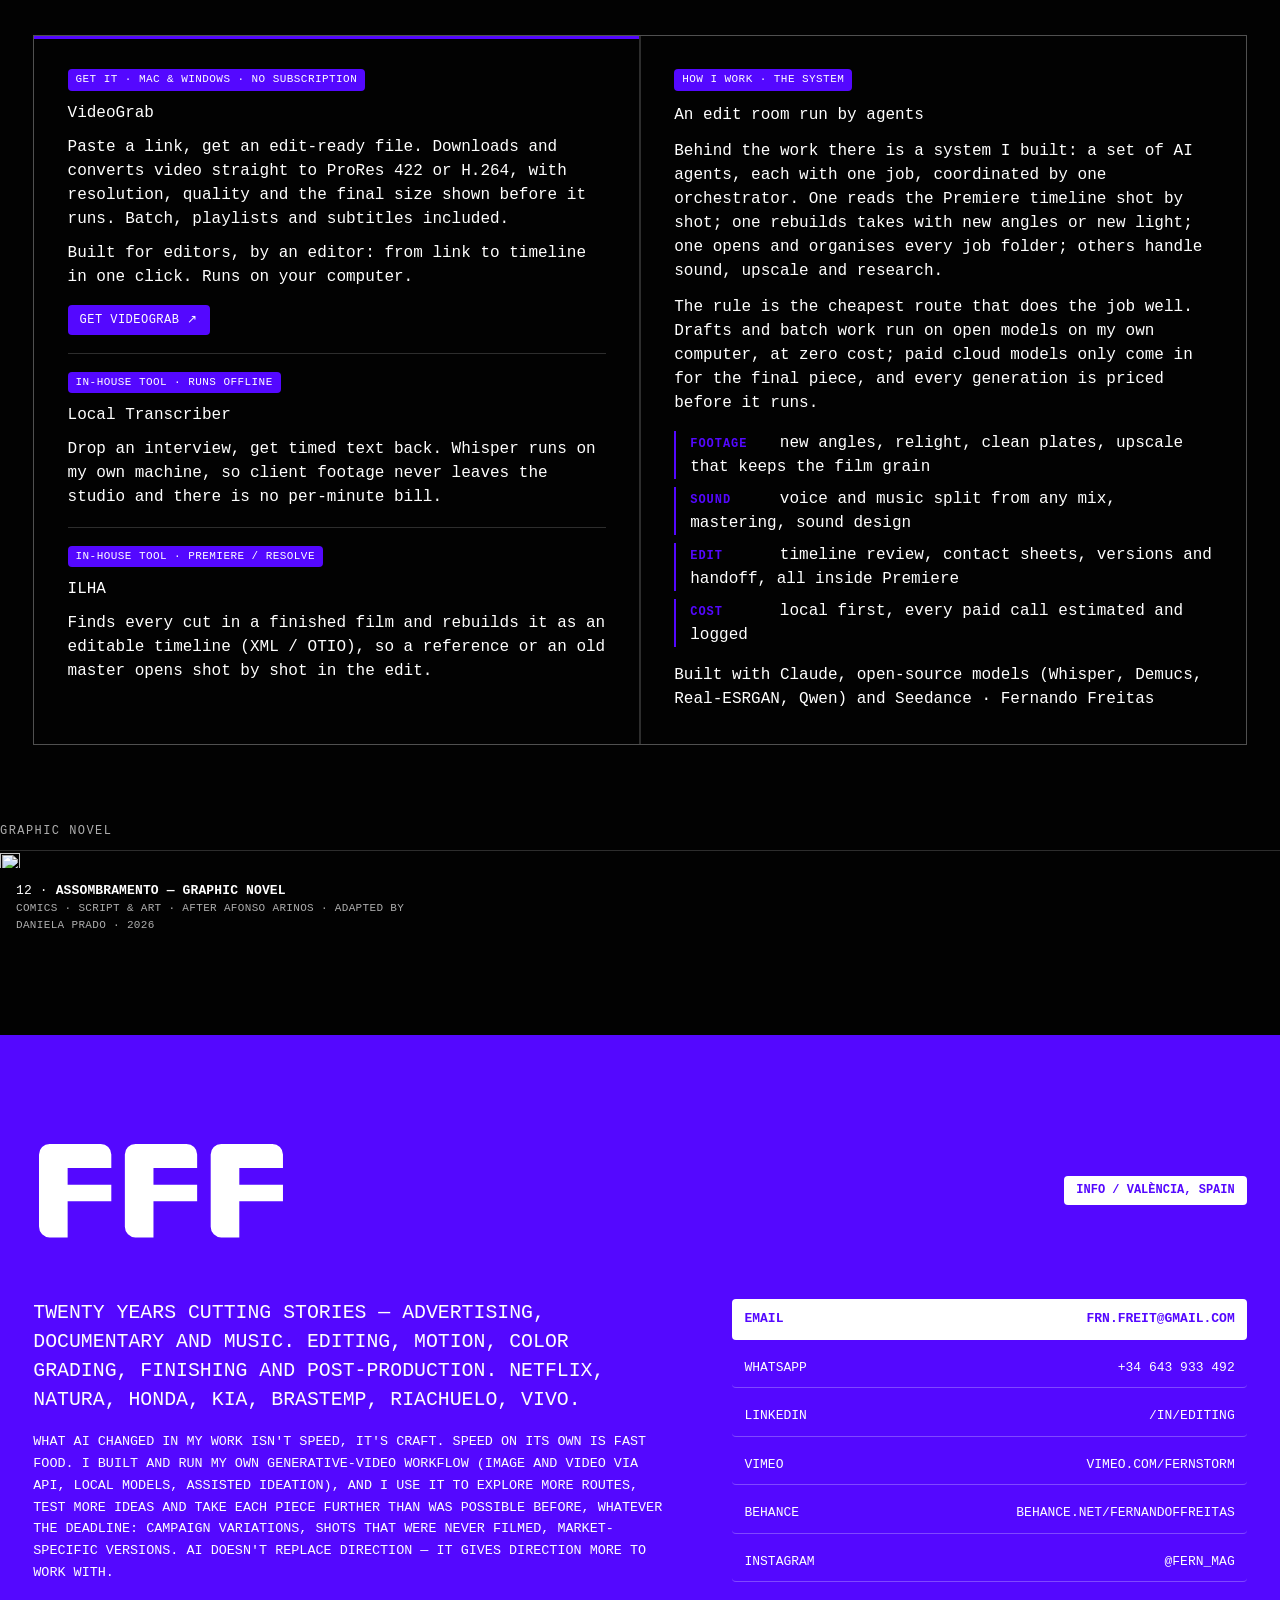
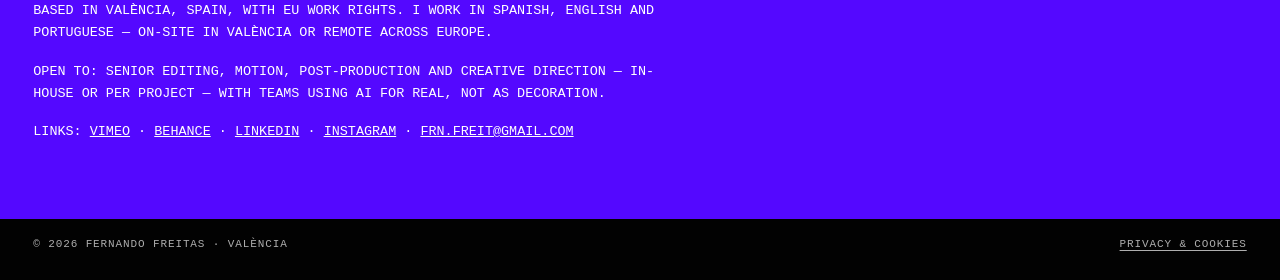
==== commit 5776dd2a: "Play YouTube films with the standard embed (nocookie asked visitors to sign in) Co-Authored-By: Clau" ====
--- a/index.html
+++ b/index.html
@@ -41,7 +41,7 @@
 <!-- Fontes pelo Bunny Fonts (UE, sem registro de visitante) no lugar do Google Fonts -->
 <link rel="preconnect" href="https://fonts.bunny.net">
 <link rel="stylesheet" href="https://fonts.bunny.net/css?family=big-shoulders-display:700,800|hanken-grotesk:400,500,600|space-mono:400,700&display=swap">
-<link rel="stylesheet" href="css/site.css?v=1121u">
+<link rel="stylesheet" href="css/site.css?v=1121v">
 </head>
 <body>
 <div class="intro" id="intro" aria-hidden="true">
@@ -143,7 +143,7 @@
       </span>
     </span>
   </a>
-  <div class="clients" role="img" aria-label="Brands, agencies and production companies I have worked with: Netflix, Coca-Cola, Wieden+Kennedy, NIKE, Itaú, Almapbbdo, Disney, Honda, FCB, Google, VIVO, McDonald's, Africa Creative, Heineken, Youtube, adam&amp;eveDDB, Globo, Stella Artois, Y&amp;R, Natura, Prime Video, KIA, VML, Facebook, Brastemp, MTV, J. Walter Thompson, Red Bull, Spaten, Galeria, Mitsubishi, Instagram, Estadão, GUT, JEEP, Leite Moça, Delicatessen Filmes, Olympikus, Sunsilk, YourMama, Telefonica, AVON, VICE, Ifood, Conspiração Filmes, TIM, SKOL, F.biz, LUX, Riachuelo, Paranoid, C&amp;A, TNT, Mixer, Renner, Free Fire, Vetor Zero, Trident, Santa Transmedia, Pernambucanas, Ginga, Salon Line, VOLT, Banco Original, Kondzilla, Amaro, Lab Fantasma, Casa de Clipes, Corazon Filmes, Sentimental Filme, Liquor, Trator Filmes, Ambev, Mercedes-Benz, Heinz, Mercado Livre, O Boticário, BRF, O2 Filmes, Caipe, K9 Films, Capuri, Ladybird, Dia Estúdio, Killers, Sweat, Hogarth, Cine, Mynd, Michelob Ultra, Zé Delivery, Hungry Man, Peugeot, Universal Music, Anitta, MOOC, FLAGCX, Brahma, Budweiser, Sadia, TRESemmé, Converse, F/Nazca Saatchi &amp; Saatchi, Unilever, P&amp;G, TikTok, Spray Filmes, Prodigo Films"><div class="clients-slot"><img src="assets/logos/netflix.png?v=1121u" alt="" width="400" height="160" decoding="async" class="on"><img src="assets/logos/coca-cola.png?v=1121u" alt="" width="400" height="160" decoding="async"><img src="assets/logos/wk.png?v=1121u" alt="" width="400" height="160" decoding="async"><img src="assets/logos/nike.png?v=1121u" alt="" width="400" height="160" decoding="async"><img src="assets/logos/itau.png?v=1121u" alt="" width="400" height="160" decoding="async"><img src="assets/logos/almapbbdo.png?v=1121u" alt="" width="400" height="160" decoding="async"><img src="assets/logos/disney.png?v=1121u" alt="" width="400" height="160" decoding="async"><img src="assets/logos/honda.png?v=1121u" alt="" width="400" height="160" decoding="async"><img src="assets/logos/fcb.png?v=1121u" alt="" width="400" height="160" decoding="async"><img src="assets/logos/google.png?v=1121u" alt="" width="400" height="160" decoding="async"><img src="assets/logos/vivo.png?v=1121u" alt="" width="400" height="160" decoding="async"><img src="assets/logos/mcdonalds.png?v=1121u" alt="" width="400" height="160" decoding="async"><img src="assets/logos/africa-creative.png?v=1121u" alt="" width="400" height="160" decoding="async"><img src="assets/logos/heineken.png?v=1121u" alt="" width="400" height="160" decoding="async"><img src="assets/logos/youtube.png?v=1121u" alt="" width="400" height="160" decoding="async"><img src="assets/logos/adameve.png?v=1121u" alt="" width="400" height="160" decoding="async"><img src="assets/logos/globo.png?v=1121u" alt="" width="400" height="160" decoding="async"><img src="assets/logos/stella.png?v=1121u" alt="" width="400" height="160" decoding="async"><img src="assets/logos/yr.png?v=1121u" alt="" width="400" height="160" decoding="async"><img src="assets/logos/natura.png?v=1121u" alt="" width="400" height="160" decoding="async"><img src="assets/logos/prime.png?v=1121u" alt="" width="400" height="160" decoding="async"><img src="assets/logos/kia.png?v=1121u" alt="" width="400" height="160" decoding="async"><img src="assets/logos/vml.png?v=1121u" alt="" width="400" height="160" decoding="async"><img src="assets/logos/facebook.png?v=1121u" alt="" width="400" height="160" decoding="async"><img src="assets/logos/brastemp.png?v=1121u" alt="" width="400" height="160" decoding="async"><img src="assets/logos/mtv.png?v=1121u" alt="" width="400" height="160" decoding="async"><img src="assets/logos/jwt.png?v=1121u" alt="" width="400" height="160" decoding="async"><img src="assets/logos/redbull.png?v=1121u" alt="" width="400" height="160" decoding="async"><img src="assets/logos/spaten.png?v=1121u" alt="" width="400" height="160" decoding="async"><img src="assets/logos/galeria.png?v=1121u" alt="" width="400" height="160" decoding="async"><img src="assets/logos/mitsubishi.png?v=1121u" alt="" width="400" height="160" decoding="async"><img src="assets/logos/instagram.png?v=1121u" alt="" width="400" height="160" decoding="async"><img src="assets/logos/estadao.png?v=1121u" alt="" width="400" height="160" decoding="async"><img src="assets/logos/gut.png?v=1121u" alt="" width="400" height="160" decoding="async"><img src="assets/logos/jeep.png?v=1121u" alt="" width="400" height="160" decoding="async"><img src="assets/logos/leite-moca.png?v=1121u" alt="" width="400" height="160" decoding="async"><img src="assets/logos/delicatessen.png?v=1121u" alt="" width="400" height="160" decoding="async"><img src="assets/logos/olympikus.png?v=1121u" alt="" width="400" height="160" decoding="async"><img src="assets/logos/sunsilk.png?v=1121u" alt="" width="400" height="160" decoding="async"><img src="assets/logos/yourmama.png?v=1121u" alt="" width="400" height="160" decoding="async"><img src="assets/logos/telefonica.png?v=1121u" alt="" width="400" height="160" decoding="async"><img src="assets/logos/avon.png?v=1121u" alt="" width="400" height="160" decoding="async"><img src="assets/logos/vice.png?v=1121u" alt="" width="400" height="160" decoding="async"><img src="assets/logos/ifood.png?v=1121u" alt="" width="400" height="160" decoding="async"><img src="assets/logos/conspiracao.png?v=1121u" alt="" width="400" height="160" decoding="async"><img src="assets/logos/tim.png?v=1121u" alt="" width="400" height="160" decoding="async"><img src="assets/logos/skol.png?v=1121u" alt="" width="400" height="160" decoding="async"><img src="assets/logos/fbiz.png?v=1121u" alt="" width="400" height="160" decoding="async"><img src="assets/logos/lux.png?v=1121u" alt="" width="400" height="160" decoding="async"><img src="assets/logos/riachuelo.png?v=1121u" alt="" width="400" height="160" decoding="async"><img src="assets/logos/paranoid.png?v=1121u" alt="" width="400" height="160" decoding="async"><img src="assets/logos/cea.png?v=1121u" alt="" width="400" height="160" decoding="async"><img src="assets/logos/tnt.png?v=1121u" alt="" width="400" height="160" decoding="async"><img src="assets/logos/mixer.png?v=1121u" alt="" width="400" height="160" decoding="async"><img src="assets/logos/renner.png?v=1121u" alt="" width="400" height="160" decoding="async"><img src="assets/logos/freefire.png?v=1121u" alt="" width="400" height="160" decoding="async"><img src="assets/logos/vetorzero.png?v=1121u" alt="" width="400" height="160" decoding="async"><img src="assets/logos/trident.png?v=1121u" alt="" width="400" height="160" decoding="async"><img src="assets/logos/santa.png?v=1121u" alt="" width="400" height="160" decoding="async"><img src="assets/logos/pernambucanas.png?v=1121u" alt="" width="400" height="160" decoding="async"><img src="assets/logos/ginga.png?v=1121u" alt="" width="400" height="160" decoding="async"><img src="assets/logos/salonline.png?v=1121u" alt="" width="400" height="160" decoding="async"><img src="assets/logos/volt.png?v=1121u" alt="" width="400" height="160" decoding="async"><img src="assets/logos/original.png?v=1121u" alt="" width="400" height="160" decoding="async"><img src="assets/logos/kondzilla.png?v=1121u" alt="" width="400" height="160" decoding="async"><img src="assets/logos/amaro.png?v=1121u" alt="" width="400" height="160" decoding="async"><img src="assets/logos/labfantasma.png?v=1121u" alt="" width="400" height="160" decoding="async"><img src="assets/logos/casa-de-clipes.png?v=1121u" alt="" width="400" height="160" decoding="async"><img src="assets/logos/corazon.png?v=1121u" alt="" width="400" height="160" decoding="async"><img src="assets/logos/sentimental.png?v=1121u" alt="" width="400" height="160" decoding="async"><img src="assets/logos/liquor.png?v=1121u" alt="" width="400" height="160" decoding="async"><img src="assets/logos/trator.png?v=1121u" alt="" width="400" height="160" decoding="async"><img src="assets/logos/ambev.png?v=1121u" alt="" width="400" height="160" decoding="async"><img src="assets/logos/mercedes.png?v=1121u" alt="" width="400" height="160" decoding="async"><img src="assets/logos/heinz.png?v=1121u" alt="" width="400" height="160" decoding="async"><img src="assets/logos/mercadolivre.png?v=1121u" alt="" width="400" height="160" decoding="async"><img src="assets/logos/boticario.png?v=1121u" alt="" width="400" height="160" decoding="async"><img src="assets/logos/brf.png?v=1121u" alt="" width="400" height="160" decoding="async"><img src="assets/logos/o2filmes.png?v=1121u" alt="" width="400" height="160" decoding="async"><img src="assets/logos/caipe.png?v=1121u" alt="" width="400" height="160" decoding="async"><img src="assets/logos/k9films.png?v=1121u" alt="" width="400" height="160" decoding="async"><img src="assets/logos/capuri.png?v=1121u" alt="" width="400" height="160" decoding="async"><img src="assets/logos/ladybird.png?v=1121u" alt="" width="400" height="160" decoding="async"><img src="assets/logos/diaestudio.png?v=1121u" alt="" width="400" height="160" decoding="async"><img src="assets/logos/killers.png?v=1121u" alt="" width="400" height="160" decoding="async"><img src="assets/logos/sweat.png?v=1121u" alt="" width="400" height="160" decoding="async"><img src="assets/logos/hogarth.png?v=1121u" alt="" width="400" height="160" decoding="async"><img src="assets/logos/cine.png?v=1121u" alt="" width="400" height="160" decoding="async"><img src="assets/logos/mynd.png?v=1121u" alt="" width="400" height="160" decoding="async"><img src="assets/logos/michelob.png?v=1121u" alt="" width="400" height="160" decoding="async"><img src="assets/logos/zedelivery.png?v=1121u" alt="" width="400" height="160" decoding="async"><img src="assets/logos/hungryman.png?v=1121u" alt="" width="400" height="160" decoding="async"><img src="assets/logos/peugeot.png?v=1121u" alt="" width="400" height="160" decoding="async"><img src="assets/logos/universalmusic.png?v=1121u" alt="" width="400" height="160" decoding="async"><img src="assets/logos/anitta.png?v=1121u" alt="" width="400" height="160" decoding="async"><img src="assets/logos/mooc.png?v=1121u" alt="" width="400" height="160" decoding="async"><img src="assets/logos/flagcx.png?v=1121u" alt="" width="400" height="160" decoding="async"><img src="assets/logos/brahma.png?v=1121u" alt="" width="400" height="160" decoding="async"><img src="assets/logos/budweiser.png?v=1121u" alt="" width="400" height="160" decoding="async"><img src="assets/logos/sadia.png?v=1121u" alt="" width="400" height="160" decoding="async"><img src="assets/logos/tresemme.png?v=1121u" alt="" width="400" height="160" decoding="async"><img src="assets/logos/converse.png?v=1121u" alt="" width="400" height="160" decoding="async"><img src="assets/logos/fnazca.png?v=1121u" alt="" width="400" height="160" decoding="async"><img src="assets/logos/unilever.png?v=1121u" alt="" width="400" height="160" decoding="async"><img src="assets/logos/pg.png?v=1121u" alt="" width="400" height="160" decoding="async"><img src="assets/logos/tiktok.png?v=1121u" alt="" width="400" height="160" decoding="async"><img src="assets/logos/sprayfilmes.png?v=1121u" alt="" width="400" height="160" decoding="async"><img src="assets/logos/prodigo.png?v=1121u" alt="" width="400" height="160" decoding="async"></div></div>
+  <div class="clients" role="img" aria-label="Brands, agencies and production companies I have worked with: Netflix, Coca-Cola, Wieden+Kennedy, NIKE, Itaú, Almapbbdo, Disney, Honda, FCB, Google, VIVO, McDonald's, Africa Creative, Heineken, Youtube, adam&amp;eveDDB, Globo, Stella Artois, Y&amp;R, Natura, Prime Video, KIA, VML, Facebook, Brastemp, MTV, J. Walter Thompson, Red Bull, Spaten, Galeria, Mitsubishi, Instagram, Estadão, GUT, JEEP, Leite Moça, Delicatessen Filmes, Olympikus, Sunsilk, YourMama, Telefonica, AVON, VICE, Ifood, Conspiração Filmes, TIM, SKOL, F.biz, LUX, Riachuelo, Paranoid, C&amp;A, TNT, Mixer, Renner, Free Fire, Vetor Zero, Trident, Santa Transmedia, Pernambucanas, Ginga, Salon Line, VOLT, Banco Original, Kondzilla, Amaro, Lab Fantasma, Casa de Clipes, Corazon Filmes, Sentimental Filme, Liquor, Trator Filmes, Ambev, Mercedes-Benz, Heinz, Mercado Livre, O Boticário, BRF, O2 Filmes, Caipe, K9 Films, Capuri, Ladybird, Dia Estúdio, Killers, Sweat, Hogarth, Cine, Mynd, Michelob Ultra, Zé Delivery, Hungry Man, Peugeot, Universal Music, Anitta, MOOC, FLAGCX, Brahma, Budweiser, Sadia, TRESemmé, Converse, F/Nazca Saatchi &amp; Saatchi, Unilever, P&amp;G, TikTok, Spray Filmes, Prodigo Films"><div class="clients-slot"><img src="assets/logos/netflix.png?v=1121v" alt="" width="400" height="160" decoding="async" class="on"><img src="assets/logos/coca-cola.png?v=1121v" alt="" width="400" height="160" decoding="async"><img src="assets/logos/wk.png?v=1121v" alt="" width="400" height="160" decoding="async"><img src="assets/logos/nike.png?v=1121v" alt="" width="400" height="160" decoding="async"><img src="assets/logos/itau.png?v=1121v" alt="" width="400" height="160" decoding="async"><img src="assets/logos/almapbbdo.png?v=1121v" alt="" width="400" height="160" decoding="async"><img src="assets/logos/disney.png?v=1121v" alt="" width="400" height="160" decoding="async"><img src="assets/logos/honda.png?v=1121v" alt="" width="400" height="160" decoding="async"><img src="assets/logos/fcb.png?v=1121v" alt="" width="400" height="160" decoding="async"><img src="assets/logos/google.png?v=1121v" alt="" width="400" height="160" decoding="async"><img src="assets/logos/vivo.png?v=1121v" alt="" width="400" height="160" decoding="async"><img src="assets/logos/mcdonalds.png?v=1121v" alt="" width="400" height="160" decoding="async"><img src="assets/logos/africa-creative.png?v=1121v" alt="" width="400" height="160" decoding="async"><img src="assets/logos/heineken.png?v=1121v" alt="" width="400" height="160" decoding="async"><img src="assets/logos/youtube.png?v=1121v" alt="" width="400" height="160" decoding="async"><img src="assets/logos/adameve.png?v=1121v" alt="" width="400" height="160" decoding="async"><img src="assets/logos/globo.png?v=1121v" alt="" width="400" height="160" decoding="async"><img src="assets/logos/stella.png?v=1121v" alt="" width="400" height="160" decoding="async"><img src="assets/logos/yr.png?v=1121v" alt="" width="400" height="160" decoding="async"><img src="assets/logos/natura.png?v=1121v" alt="" width="400" height="160" decoding="async"><img src="assets/logos/prime.png?v=1121v" alt="" width="400" height="160" decoding="async"><img src="assets/logos/kia.png?v=1121v" alt="" width="400" height="160" decoding="async"><img src="assets/logos/vml.png?v=1121v" alt="" width="400" height="160" decoding="async"><img src="assets/logos/facebook.png?v=1121v" alt="" width="400" height="160" decoding="async"><img src="assets/logos/brastemp.png?v=1121v" alt="" width="400" height="160" decoding="async"><img src="assets/logos/mtv.png?v=1121v" alt="" width="400" height="160" decoding="async"><img src="assets/logos/jwt.png?v=1121v" alt="" width="400" height="160" decoding="async"><img src="assets/logos/redbull.png?v=1121v" alt="" width="400" height="160" decoding="async"><img src="assets/logos/spaten.png?v=1121v" alt="" width="400" height="160" decoding="async"><img src="assets/logos/galeria.png?v=1121v" alt="" width="400" height="160" decoding="async"><img src="assets/logos/mitsubishi.png?v=1121v" alt="" width="400" height="160" decoding="async"><img src="assets/logos/instagram.png?v=1121v" alt="" width="400" height="160" decoding="async"><img src="assets/logos/estadao.png?v=1121v" alt="" width="400" height="160" decoding="async"><img src="assets/logos/gut.png?v=1121v" alt="" width="400" height="160" decoding="async"><img src="assets/logos/jeep.png?v=1121v" alt="" width="400" height="160" decoding="async"><img src="assets/logos/leite-moca.png?v=1121v" alt="" width="400" height="160" decoding="async"><img src="assets/logos/delicatessen.png?v=1121v" alt="" width="400" height="160" decoding="async"><img src="assets/logos/olympikus.png?v=1121v" alt="" width="400" height="160" decoding="async"><img src="assets/logos/sunsilk.png?v=1121v" alt="" width="400" height="160" decoding="async"><img src="assets/logos/yourmama.png?v=1121v" alt="" width="400" height="160" decoding="async"><img src="assets/logos/telefonica.png?v=1121v" alt="" width="400" height="160" decoding="async"><img src="assets/logos/avon.png?v=1121v" alt="" width="400" height="160" decoding="async"><img src="assets/logos/vice.png?v=1121v" alt="" width="400" height="160" decoding="async"><img src="assets/logos/ifood.png?v=1121v" alt="" width="400" height="160" decoding="async"><img src="assets/logos/conspiracao.png?v=1121v" alt="" width="400" height="160" decoding="async"><img src="assets/logos/tim.png?v=1121v" alt="" width="400" height="160" decoding="async"><img src="assets/logos/skol.png?v=1121v" alt="" width="400" height="160" decoding="async"><img src="assets/logos/fbiz.png?v=1121v" alt="" width="400" height="160" decoding="async"><img src="assets/logos/lux.png?v=1121v" alt="" width="400" height="160" decoding="async"><img src="assets/logos/riachuelo.png?v=1121v" alt="" width="400" height="160" decoding="async"><img src="assets/logos/paranoid.png?v=1121v" alt="" width="400" height="160" decoding="async"><img src="assets/logos/cea.png?v=1121v" alt="" width="400" height="160" decoding="async"><img src="assets/logos/tnt.png?v=1121v" alt="" width="400" height="160" decoding="async"><img src="assets/logos/mixer.png?v=1121v" alt="" width="400" height="160" decoding="async"><img src="assets/logos/renner.png?v=1121v" alt="" width="400" height="160" decoding="async"><img src="assets/logos/freefire.png?v=1121v" alt="" width="400" height="160" decoding="async"><img src="assets/logos/vetorzero.png?v=1121v" alt="" width="400" height="160" decoding="async"><img src="assets/logos/trident.png?v=1121v" alt="" width="400" height="160" decoding="async"><img src="assets/logos/santa.png?v=1121v" alt="" width="400" height="160" decoding="async"><img src="assets/logos/pernambucanas.png?v=1121v" alt="" width="400" height="160" decoding="async"><img src="assets/logos/ginga.png?v=1121v" alt="" width="400" height="160" decoding="async"><img src="assets/logos/salonline.png?v=1121v" alt="" width="400" height="160" decoding="async"><img src="assets/logos/volt.png?v=1121v" alt="" width="400" height="160" decoding="async"><img src="assets/logos/original.png?v=1121v" alt="" width="400" height="160" decoding="async"><img src="assets/logos/kondzilla.png?v=1121v" alt="" width="400" height="160" decoding="async"><img src="assets/logos/amaro.png?v=1121v" alt="" width="400" height="160" decoding="async"><img src="assets/logos/labfantasma.png?v=1121v" alt="" width="400" height="160" decoding="async"><img src="assets/logos/casa-de-clipes.png?v=1121v" alt="" width="400" height="160" decoding="async"><img src="assets/logos/corazon.png?v=1121v" alt="" width="400" height="160" decoding="async"><img src="assets/logos/sentimental.png?v=1121v" alt="" width="400" height="160" decoding="async"><img src="assets/logos/liquor.png?v=1121v" alt="" width="400" height="160" decoding="async"><img src="assets/logos/trator.png?v=1121v" alt="" width="400" height="160" decoding="async"><img src="assets/logos/ambev.png?v=1121v" alt="" width="400" height="160" decoding="async"><img src="assets/logos/mercedes.png?v=1121v" alt="" width="400" height="160" decoding="async"><img src="assets/logos/heinz.png?v=1121v" alt="" width="400" height="160" decoding="async"><img src="assets/logos/mercadolivre.png?v=1121v" alt="" width="400" height="160" decoding="async"><img src="assets/logos/boticario.png?v=1121v" alt="" width="400" height="160" decoding="async"><img src="assets/logos/brf.png?v=1121v" alt="" width="400" height="160" decoding="async"><img src="assets/logos/o2filmes.png?v=1121v" alt="" width="400" height="160" decoding="async"><img src="assets/logos/caipe.png?v=1121v" alt="" width="400" height="160" decoding="async"><img src="assets/logos/k9films.png?v=1121v" alt="" width="400" height="160" decoding="async"><img src="assets/logos/capuri.png?v=1121v" alt="" width="400" height="160" decoding="async"><img src="assets/logos/ladybird.png?v=1121v" alt="" width="400" height="160" decoding="async"><img src="assets/logos/diaestudio.png?v=1121v" alt="" width="400" height="160" decoding="async"><img src="assets/logos/killers.png?v=1121v" alt="" width="400" height="160" decoding="async"><img src="assets/logos/sweat.png?v=1121v" alt="" width="400" height="160" decoding="async"><img src="assets/logos/hogarth.png?v=1121v" alt="" width="400" height="160" decoding="async"><img src="assets/logos/cine.png?v=1121v" alt="" width="400" height="160" decoding="async"><img src="assets/logos/mynd.png?v=1121v" alt="" width="400" height="160" decoding="async"><img src="assets/logos/michelob.png?v=1121v" alt="" width="400" height="160" decoding="async"><img src="assets/logos/zedelivery.png?v=1121v" alt="" width="400" height="160" decoding="async"><img src="assets/logos/hungryman.png?v=1121v" alt="" width="400" height="160" decoding="async"><img src="assets/logos/peugeot.png?v=1121v" alt="" width="400" height="160" decoding="async"><img src="assets/logos/universalmusic.png?v=1121v" alt="" width="400" height="160" decoding="async"><img src="assets/logos/anitta.png?v=1121v" alt="" width="400" height="160" decoding="async"><img src="assets/logos/mooc.png?v=1121v" alt="" width="400" height="160" decoding="async"><img src="assets/logos/flagcx.png?v=1121v" alt="" width="400" height="160" decoding="async"><img src="assets/logos/brahma.png?v=1121v" alt="" width="400" height="160" decoding="async"><img src="assets/logos/budweiser.png?v=1121v" alt="" width="400" height="160" decoding="async"><img src="assets/logos/sadia.png?v=1121v" alt="" width="400" height="160" decoding="async"><img src="assets/logos/tresemme.png?v=1121v" alt="" width="400" height="160" decoding="async"><img src="assets/logos/converse.png?v=1121v" alt="" width="400" height="160" decoding="async"><img src="assets/logos/fnazca.png?v=1121v" alt="" width="400" height="160" decoding="async"><img src="assets/logos/unilever.png?v=1121v" alt="" width="400" height="160" decoding="async"><img src="assets/logos/pg.png?v=1121v" alt="" width="400" height="160" decoding="async"><img src="assets/logos/tiktok.png?v=1121v" alt="" width="400" height="160" decoding="async"><img src="assets/logos/sprayfilmes.png?v=1121v" alt="" width="400" height="160" decoding="async"><img src="assets/logos/prodigo.png?v=1121v" alt="" width="400" height="160" decoding="async"></div></div>
   <nav class="nav" aria-label="Sections">
     <a href="#reel">Reel</a>
     <a href="#works">Works</a>
@@ -351,9 +351,9 @@
 </svg>
 
 <script src="js/analytics.js?v=1119d" defer></script>
-<script src="js/data.js?v=1121u" defer></script>
-<script src="js/i18n.js?v=1121u" defer></script>
-<script src="js/site.js?v=1121u" defer></script>
-<script src="js/subs.js?v=1121u" defer></script>
+<script src="js/data.js?v=1121v" defer></script>
+<script src="js/i18n.js?v=1121v" defer></script>
+<script src="js/site.js?v=1121v" defer></script>
+<script src="js/subs.js?v=1121v" defer></script>
 </body>
 </html>
